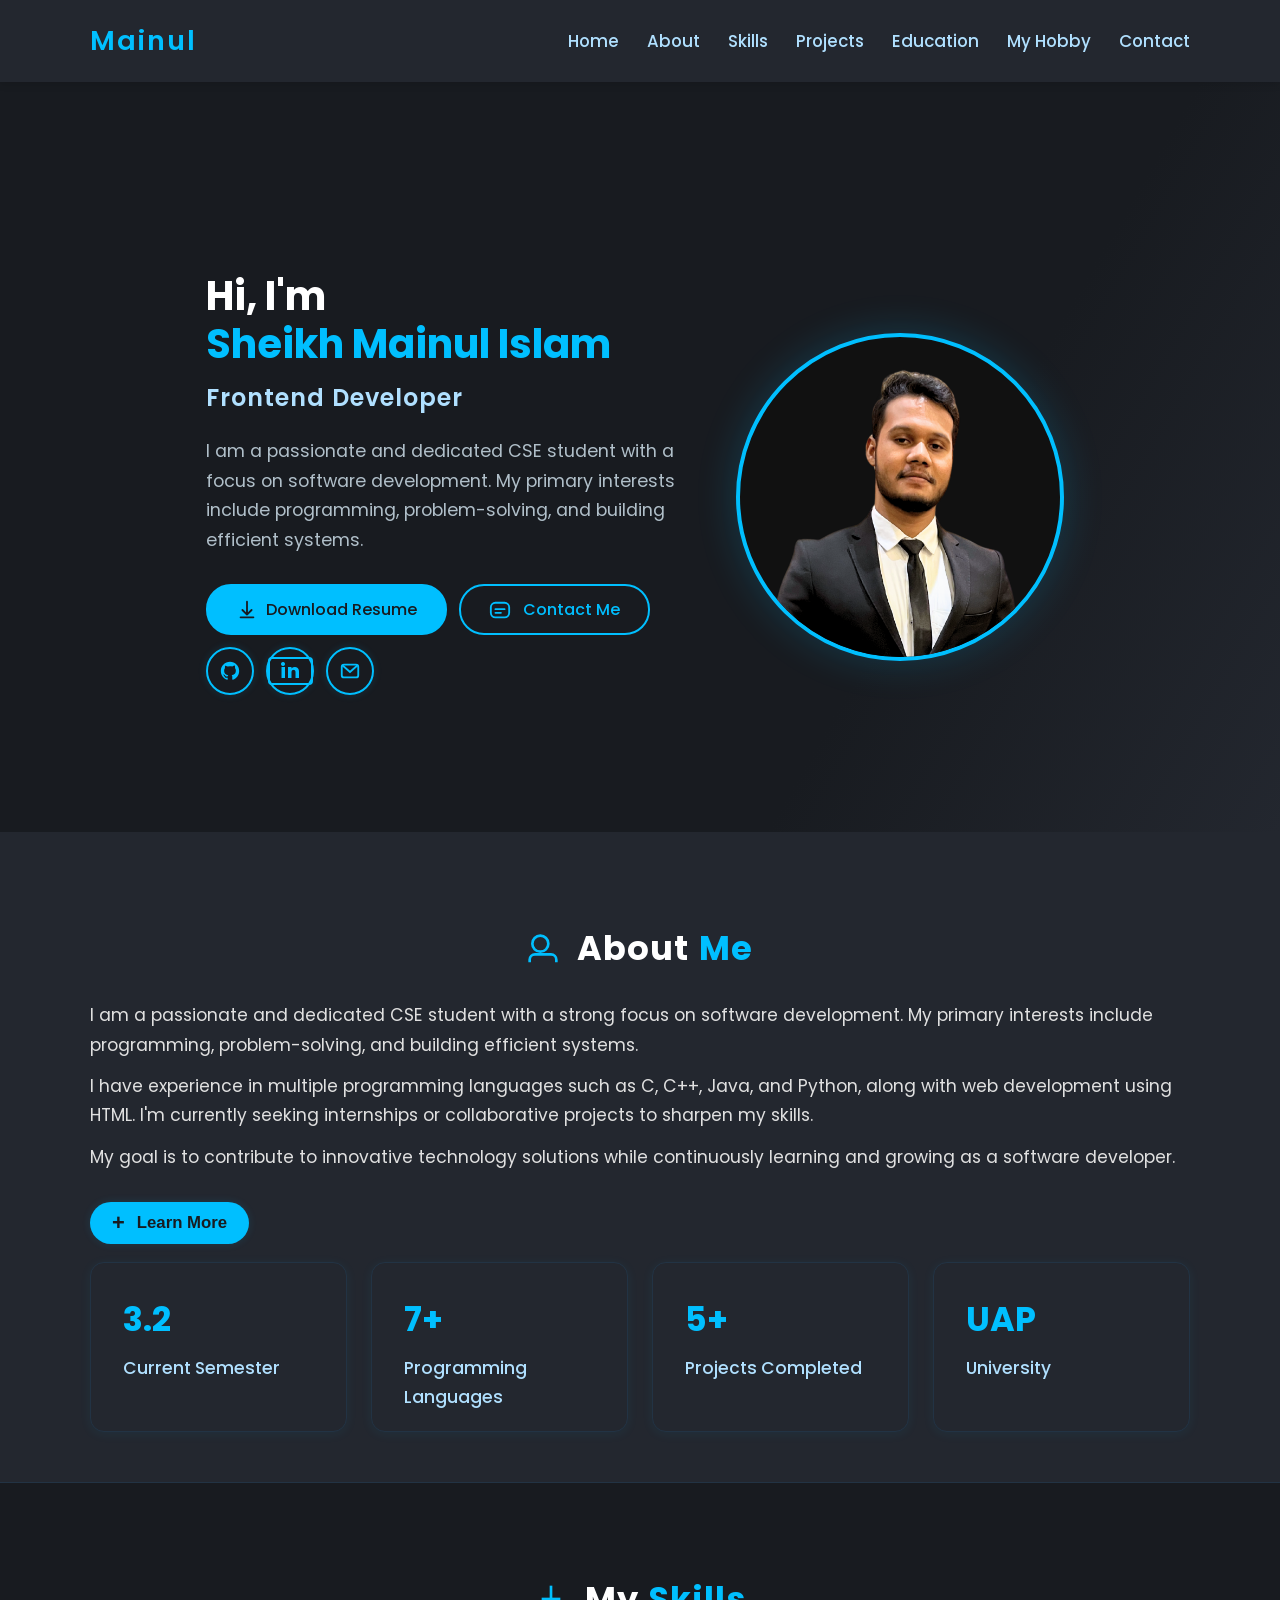
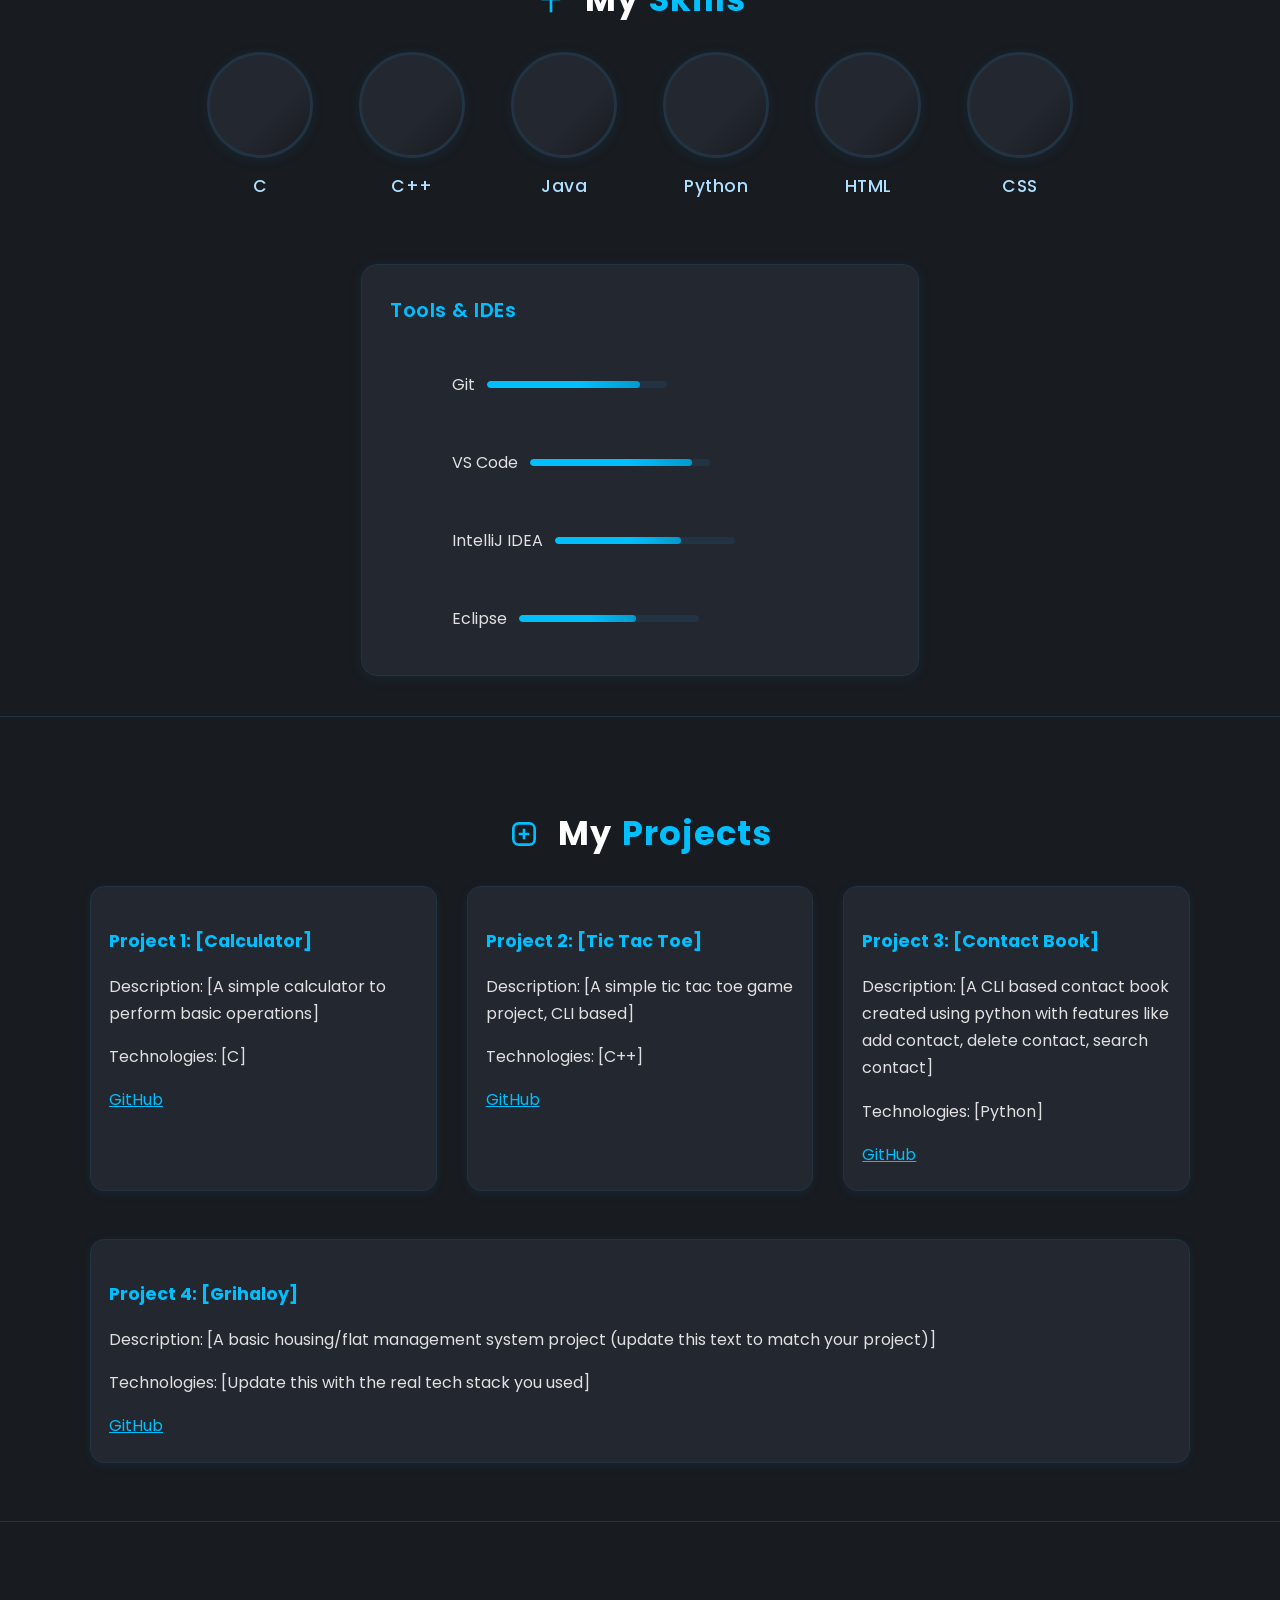
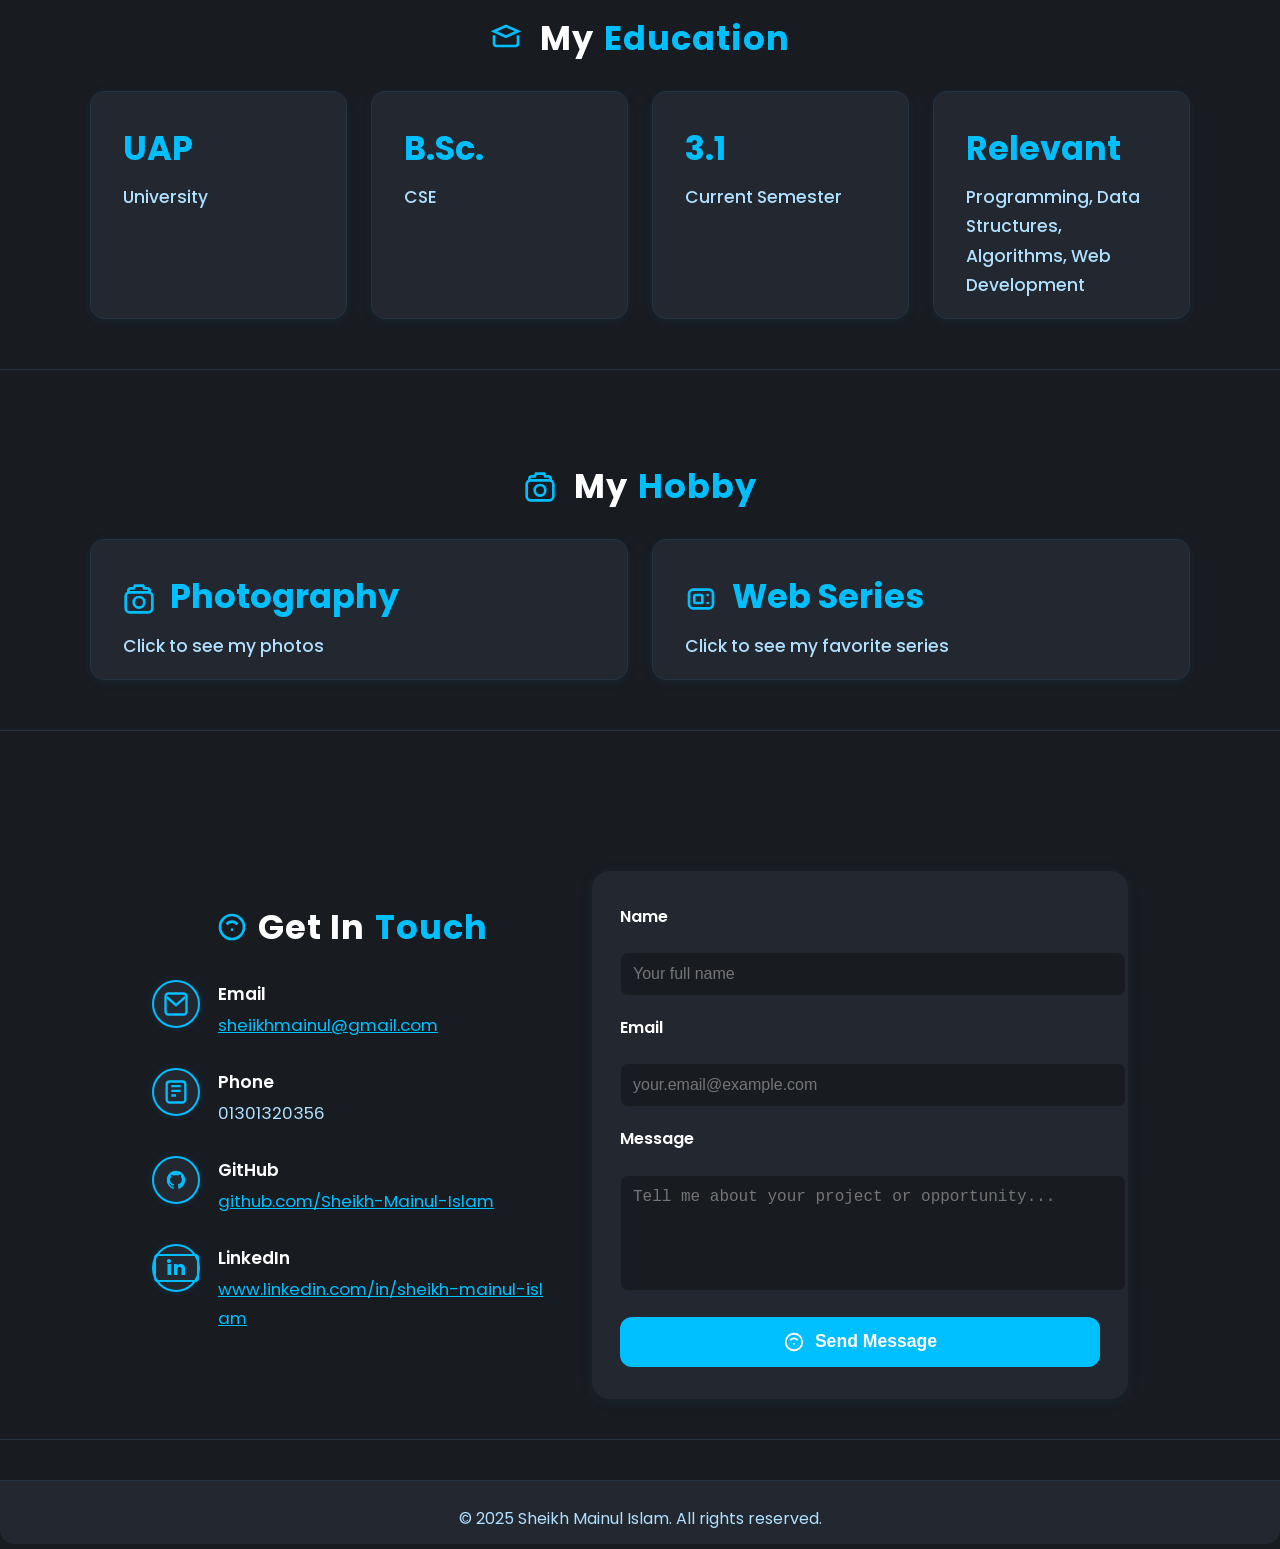
==== index.html @ 6c7c30f3 "Update index.html" ====
<!DOCTYPE html>
<html lang="en">
<head>
    <meta charset="UTF-8">
    <meta name="viewport" content="width=960, initial-scale=1.0">
    <title>Sheikh Mainul Islam | Portfolio</title>
    <link href="https://fonts.googleapis.com/css2?family=Poppins:wght@400;600&display=swap" rel="stylesheet">
    <link rel="stylesheet" href="https://cdn.jsdelivr.net/gh/devicons/devicon@v2.16.0/devicon.min.css">
    <link rel="stylesheet" href="style.css">
</head>
<body>
    <!-- Navigation -->
    <nav>
        <div class="container nav-container">
            <div class="logo">Mainul</div>
            <ul>
                <li><a href="#hero">Home</a></li>
                <li><a href="#about">About</a></li>
                <li><a href="#skills">Skills</a></li>
                <li><a href="#projects">Projects</a></li>
                <li><a href="#education">Education</a></li>
                <li><a href="#hobby">My Hobby</a></li>
                <li><a href="#contact">Contact</a></li>
            </ul>
        </div>
    </nav>

    <!-- Hero Section -->
    <section id="hero" class="hero-section">
        <div class="container hero-content">
            <div class="hero-text">
                <h1 class="home-title">
                    <span class="hi-white">Hi, I'm</span>
                    <br>
                    <span class="mainul-name">Sheikh Mainul Islam</span>
                </h1>
                <h2 class="home-role lite-color">Frontend Developer</h2>
                <p class="home-desc">
                    I am a passionate and dedicated CSE student with a focus on software development. My primary interests include programming, problem-solving, and building efficient systems.
                </p>
                <div class="hero-buttons">
                    <a href="resume.pdf" class="btn btn-resume" download>
                        <span class="resume-icon">
                            <svg width="22" height="22" fill="none" viewBox="0 0 24 24">
                                <path d="M12 3v14m0 0l-5-5m5 5l5-5" stroke="currentColor" stroke-width="2" stroke-linecap="round" stroke-linejoin="round"/>
                                <rect x="4" y="19" width="16" height="2" rx="1" fill="currentColor"/>
                            </svg>
                        </span>
                        <span class="resume-text">Download Resume</span>
                    </a>
                    <a href="#contact" class="btn-outline btn-contact">
                        <span class="contact-btn-icon">
                            <svg width="22" height="22" fill="none" viewBox="0 0 24 24">
                                <rect x="2" y="3" width="20" height="16" rx="5" fill="none" stroke="currentColor" stroke-width="2"/>
                                <path d="M7 10h10M7 14h6" stroke="currentColor" stroke-width="2" stroke-linecap="round"/>
                            </svg>
                        </span>
                        Contact Me
                    </a>
                </div>
                <div class="hero-socials">
                    <a href="https://github.com/Sheikh-Mainul-Islam" class="btn-icon social-gh" target="_blank" title="GitHub">
                        <svg class="github-svg" width="22" height="22" fill="none" viewBox="0 0 24 24">
                            <path fill="currentColor" d="M12 2C6.477 2 2 6.484 2 12.021c0 4.428 2.865 8.184 6.839 9.504.5.092.682-.217.682-.483 0-.237-.009-.868-.014-1.703-2.782.605-3.369-1.343-3.369-1.343-.454-1.155-1.11-1.463-1.11-1.463-.908-.62.069-.608.069-.608 1.004.07 1.532 1.033 1.532 1.033.892 1.53 2.341 1.089 2.91.833.092-.647.35-1.089.636-1.34-2.22-.254-4.555-1.112-4.555-4.946 0-1.092.39-1.984 1.029-2.683-.103-.254-.446-1.274.098-2.654 0 0 .84-.27 2.75 1.025A9.564 9.564 0 0 1 12 6.844c.85.004 1.705.116 2.504.338 1.909-1.295 2.748-1.025 2.748-1.025.546 1.38.202 2.4.1 2.654.64.7 1.028 1.592 1.028 2.683 0 3.842-2.338 4.69-4.566 4.94.359.31.678.92.678 1.853 0 1.338-.012 2.42-.012 2.75 0 .267.18.577.688.48C19.138 20.207 22 16.46 22 12.021 22 6.484 17.523 2 12 2Z"/>
                        </svg>
                    </a>
                    <a href="https://www.linkedin.com/in/sheikh-mainul-islam" class="btn-icon social-in" target="_blank" title="LinkedIn">
                        <span class="linkedin-icon">in</span>
                    </a>
                    <a href="mailto:sheiikhmainul@gmail.com" class="btn-icon social-mail" title="Email">
                        <svg width="22" height="22" fill="none" viewBox="0 0 24 24">
                            <rect x="3" y="5" width="18" height="14" rx="2.5" stroke="currentColor" stroke-width="2"/>
                            <path d="M4 6l8 7 8-7" stroke="currentColor" stroke-width="2"/>
                        </svg>
                    </a>
                </div>
            </div>
            <div class="hero-image">
                <img src="profile-neon.png" alt="Profile Photo" class="profile-img" />
            </div>
        </div>
    </section>

    <!-- About Me Section (Modern) -->
    <section id="about" class="section about-modern">
        <div class="container about-modern-flex">
            <div class="about-modern-left">
                <h2 class="section-title">
                    <svg width="32" height="32" fill="none" viewBox="0 0 24 24" style="vertical-align:middle;margin-right:8px;">
                        <path stroke="#00bfff" stroke-width="2" d="M16 8a6 6 0 1 1-12 0 6 6 0 0 1 12 0Z"/>
                        <path stroke="#00bfff" stroke-width="2" d="M22 22v-2a4 4 0 0 0-4-4H6a4 4 0 0 0-4 4v2"/>
                    </svg>
                    About <span class="highlight">Me</span>
                </h2>
                <p>
                    I am a passionate and dedicated CSE student with a strong focus on software development. My primary interests include programming, problem-solving, and building efficient systems.
                </p>
                <p>
                    I have experience in multiple programming languages such as C, C++, Java, and Python, along with web development using HTML. I'm currently seeking internships or collaborative projects to sharpen my skills.
                </p>
                <p>
                    My goal is to contribute to innovative technology solutions while continuously learning and growing as a software developer.
                </p>
                <!-- Learn More Button -->
                <button type="button" class="about-learnmore-btn" id="aboutLearnMoreBtn">
                    <span class="plus-icon black-icon" aria-hidden="true">+</span>
                    Learn More
                </button>
                <div class="about-stats-grid">
                    <div class="about-stat-card edu-hover">
                        <div class="about-stat-main">3.2</div>
                        <div class="about-stat-label">Current Semester</div>
                    </div>
                    <div class="about-stat-card edu-hover">
                        <div class="about-stat-main">7+</div>
                        <div class="about-stat-label">Programming Languages</div>
                    </div>
                    <div class="about-stat-card edu-hover">
                        <div class="about-stat-main">5+</div>
                        <div class="about-stat-label">Projects Completed</div>
                    </div>
                    <div class="about-stat-card edu-hover">
                        <div class="about-stat-main">UAP</div>
                        <div class="about-stat-label">University</div>
                    </div>
                </div>
            </div>
        </div>
    </section>

    <!-- Glass Modal for Learn More -->
    <div class="glass-modal-bg" id="glassModalBg"></div>
    <div class="glass-modal" id="glassModal" role="dialog" aria-modal="true" aria-labelledby="glassModalTitle" tabindex="-1">
        <button class="glass-modal-close" id="glassModalClose" aria-label="Close">&times;</button>
        <h2 id="glassModalTitle" class="glass-modal-title">More About Me</h2>
        <div class="glass-modal-content">
            <p>
                I was born in Bangladesh in 2003.<br>
                I passed my J.S.C in 2016 from Mohammadpur Model School and College.<br>
                Completed S.S.C in 2019 from Mohammadpur Model School and College.<br>
                Completed H.S.C in 2021 from Dhaka Udyan Govt. College.<br>
                Currently living in Dhaka.
            </p>
        </div>
    </div>

    <!-- Skills Section -->
    <section id="skills" class="section">
        <div class="container">
            <h2 class="section-title">
                <svg width="32" height="32" fill="none" viewBox="0 0 24 24" style="vertical-align:middle;margin-right:8px;">
                    <path stroke="#00bfff" stroke-width="2" d="M12 2v20"/><path stroke="#00bfff" stroke-width="2" d="M5 12h14"/>
                </svg>
                My <span class="highlight">Skills</span>
            </h2>
            <div class="skills-circles-grid">
                <div class="circle-skill skill-hover" tabindex="0" data-percent="80%">
                    <div class="circular-progress modern-skill">
                        <span class="icon"><i class="devicon-c-plain colored"></i></span>
                    </div>
                    <div class="skill-label">C</div>
                    <div class="percent"></div>
                </div>
                <div class="circle-skill skill-hover" tabindex="0" data-percent="85%">
                    <div class="circular-progress modern-skill">
                        <span class="icon"><i class="devicon-cplusplus-plain colored"></i></span>
                    </div>
                    <div class="skill-label">C++</div>
                    <div class="percent"></div>
                </div>
                <div class="circle-skill skill-hover" tabindex="0" data-percent="65%">
                    <div class="circular-progress modern-skill">
                        <span class="icon"><i class="devicon-java-plain colored"></i></span>
                    </div>
                    <div class="skill-label">Java</div>
                    <div class="percent"></div>
                </div>
                <div class="circle-skill skill-hover" tabindex="0" data-percent="80%">
                    <div class="circular-progress modern-skill">
                        <span class="icon"><i class="devicon-python-plain colored"></i></span>
                    </div>
                    <div class="skill-label">Python</div>
                    <div class="percent"></div>
                </div>
                <div class="circle-skill skill-hover" tabindex="0" data-percent="75%">
                    <div class="circular-progress modern-skill">
                        <span class="icon"><i class="devicon-html5-plain colored"></i></span>
                    </div>
                    <div class="skill-label">HTML</div>
                    <div class="percent"></div>
                </div>
                <div class="circle-skill skill-hover" tabindex="0" data-percent="70%">
                    <div class="circular-progress modern-skill">
                        <span class="icon"><i class="devicon-css3-plain colored"></i></span>
                    </div>
                    <div class="skill-label">CSS</div>
                    <div class="percent"></div>
                </div>
            </div>
            <!-- Tools & IDEs Table (Rectangle Card Style) -->
            <div class="skills-tools-rectangle">
                <div class="tools-title">Tools &amp; IDEs</div>
                <div class="tool-row tool-hover" tabindex="0" data-percent="85%">
                    <i class="devicon-git-plain colored icon-img-large"></i>
                    <span class="tool-name">Git</span>
                    <div class="tool-bar-bg">
                        <div class="tool-bar-fill" style="width:85%"></div>
                    </div>
                    <span class="tool-percent tool-percent-effect"></span>
                </div>
                <div class="tool-row tool-hover" tabindex="0" data-percent="90%">
                    <i class="devicon-vscode-plain colored icon-img-large"></i>
                    <span class="tool-name">VS Code</span>
                    <div class="tool-bar-bg">
                        <div class="tool-bar-fill" style="width:90%"></div>
                    </div>
                    <span class="tool-percent tool-percent-effect"></span>
                </div>
                <div class="tool-row tool-hover" tabindex="0" data-percent="70%">
                    <i class="devicon-intellij-plain colored icon-img-large"></i>
                    <span class="tool-name">IntelliJ IDEA</span>
                    <div class="tool-bar-bg">
                        <div class="tool-bar-fill" style="width:70%"></div>
                    </div>
                    <span class="tool-percent tool-percent-effect"></span>
                </div>
                <div class="tool-row tool-hover" tabindex="0" data-percent="65%">
                    <i class="devicon-eclipse-plain colored icon-img-large"></i>
                    <span class="tool-name">Eclipse</span>
                    <div class="tool-bar-bg">
                        <div class="tool-bar-fill" style="width:65%"></div>
                    </div>
                    <span class="tool-percent tool-percent-effect"></span>
                </div>
            </div>
        </div>
    </section>

    <!-- Projects Section -->
    <section id="projects" class="section">
        <div class="container">
            <h2 class="section-title">
                <svg width="32" height="32" fill="none" viewBox="0 0 24 24" style="vertical-align:middle;margin-right:8px;">
                    <rect x="4" y="4" width="16" height="16" rx="4" stroke="#00bfff" stroke-width="2"/>
                    <path stroke="#00bfff" stroke-width="2" d="M8 12h8M12 8v8"/>
                </svg>
                My <span class="highlight">Projects</span>
            </h2>
            <div class="projects-grid">
                <div class="project-card edu-hover">
                    <h3>Project 1: [Calculator]</h3>
                    <p>Description: [A simple calculator to perform basic operations]</p>
                    <p>Technologies: [C]</p>
                    <a href="https://github.com/Sheikh-Mainul-Islam/Calculator-C.git" target="_blank" class="project-link">GitHub</a>
                    
                </div>
                <div class="project-card edu-hover">
                    <h3>Project 2: [Tic Tac Toe]</h3>
                    <p>Description: [A simple tic tac toe game project, CLI based]</p>
                    <p>Technologies: [C++]</p>
                    <a href="https://github.com/Sheikh-Mainul-Islam/TicTacToe_Cplusplus.git" target="_blank" class="project-link">GitHub</a>
                    
                </div>
                <div class="project-card edu-hover">
                    <h3>Project 3: [Contact Book]</h3>
                    <p>Description: [A CLI based contact book created using python with features like add contact, delete contact, search contact]</p>
                    <p>Technologies: [Python]</p>
                    <a href="https://github.com/Sheikh-Mainul-Islam/ContactBook_CLI-Python.git" target="_blank" class="project-link">GitHub</a>
                    
                </div>
                <!-- New Project 4: Grihaloy -->
                <div class="project-card edu-hover">
                    <h3>Project 4: [Grihaloy]</h3>
                    <p>Description: [A basic housing/flat management system project (update this text to match your project)]</p>
                    <p>Technologies: [Update this with the real tech stack you used]</p>
                    <a href="https://github.com/AniK-75/project_Grihaloy" target="_blank" class="project-link">GitHub</a>
                </div>
            </div>
        </div>
    </section>

    <!-- Education Section -->
    <section id="education" class="section">
        <div class="container">
            <h2 class="section-title">
                <svg width="32" height="32" fill="none" viewBox="0 0 24 24" style="vertical-align:middle;margin-right:8px;">
                    <path stroke="#00bfff" stroke-width="2" d="M3 7l9-4 9 4-9 4-9-4z"/><path stroke="#00bfff" stroke-width="2" d="M21 10v6a2 2 0 0 1-2 2H5a2 2 0 0 1-2-2v-6"/>
                </svg>
                My <span class="highlight">Education</span>
            </h2>
            <div class="about-stats-grid education-stats-grid">
                <div class="about-stat-card edu-hover">
                    <div class="about-stat-main">UAP</div>
                    <div class="about-stat-label">University</div>
                </div>
                <div class="about-stat-card edu-hover">
                    <div class="about-stat-main">B.Sc.</div>
                    <div class="about-stat-label">CSE</div>
                </div>
                <div class="about-stat-card edu-hover">
                    <div class="about-stat-main">3.1</div>
                    <div class="about-stat-label">Current Semester</div>
                </div>
                <div class="about-stat-card edu-hover">
                    <div class="about-stat-main">Relevant</div>
                    <div class="about-stat-label">Programming, Data Structures, Algorithms, Web Development</div>
                </div>
            </div>
        </div>
    </section>

    <!-- My Hobby Section -->
    <section id="hobby" class="section">
        <div class="container">
            <h2 class="section-title">
                <svg width="32" height="32" fill="none" viewBox="0 0 24 24" style="vertical-align:middle;margin-right:8px;">
                    <path d="M4 7V6a2 2 0 0 1 2-2h2l1-2h6l1 2h2a2 2 0 0 1 2 2v1" stroke="#00bfff" stroke-width="2" fill="none"/>
                    <rect x="2" y="7" width="20" height="15" rx="3" stroke="#00bfff" stroke-width="2" fill="none"/>
                    <circle cx="12" cy="14.5" r="4" stroke="#00bfff" stroke-width="2" fill="none"/>
                </svg>
                My <span class="highlight">Hobby</span>
            </h2>
            <div class="about-stats-grid education-stats-grid">
                <div class="about-stat-card edu-hover hobby-card" id="photographyCard" tabindex="0" style="cursor:pointer;">
                    <div class="about-stat-main">
                        <svg width="32" height="32" fill="none" viewBox="0 0 24 24" style="vertical-align:middle;margin-right:8px;">
                            <path d="M4 7V6a2 2 0 0 1 2-2h2l1-2h6l1 2h2a2 2 0 0 1 2 2v1" stroke="#00bfff" stroke-width="2" fill="none"/>
                            <rect x="2" y="7" width="20" height="15" rx="3" stroke="#00bfff" stroke-width="2" fill="none"/>
                            <circle cx="12" cy="14.5" r="4" stroke="#00bfff" stroke-width="2" fill="none"/>
                        </svg>
                        Photography
                    </div>
                    <div class="about-stat-label">Click to see my photos</div>
                </div>
                <div class="about-stat-card edu-hover hobby-card" id="webseriesCard" tabindex="0" style="cursor:pointer;">
                    <div class="about-stat-main">
                        <svg width="32" height="32" fill="none" viewBox="0 0 24 24" style="vertical-align:middle;margin-right:8px;">
                            <rect x="3" y="5" width="18" height="14" rx="3" stroke="#00bfff" stroke-width="2" fill="none"/>
                            <rect x="7" y="9" width="6" height="6" rx="1" stroke="#00bfff" stroke-width="2" fill="none"/>
                            <circle cx="17" cy="9" r="1" fill="#00bfff"/>
                            <circle cx="17" cy="15" r="1" fill="#00bfff"/>
                        </svg>
                        Web Series
                    </div>
                    <div class="about-stat-label">Click to see my favorite series</div>
                </div>
            </div>
        </div>
    </section>

    <!-- Hobby Gallery Modal (for Photography and Web Series) -->
    <div class="hobby-modal-bg" id="hobbyGalleryModalBg"></div>
    <div class="hobby-modal" id="hobbyGalleryModal" role="dialog" aria-modal="true" aria-labelledby="hobbyGalleryModalTitle" tabindex="-1">
        <button class="hobby-modal-btn hobby-modal-close" id="hobbyGalleryModalClose" aria-label="Close">&times;</button>
        <h2 id="hobbyGalleryModalTitle" class="glass-modal-title"></h2>
        <div class="glass-modal-content" id="hobbyGalleryModalContent">
            <!-- Thumbnails will be injected here -->
        </div>
    </div>

    <!-- Hobby Photo Viewer Modal (for single photo/series) -->
    <div class="hobby-modal-bg" id="photoViewerModalBg"></div>
    <div class="hobby-modal photo-viewer-modal" id="photoViewerModal" tabindex="-1">
        <button class="hobby-modal-btn photo-viewer-close" id="photoViewerClose" aria-label="Close">&times;</button>
        <button class="hobby-modal-btn photo-viewer-prev" id="photoViewerPrev" aria-label="Previous">&#8249;</button>
        <div class="photo-viewer-img-wrap">
            <img id="photoViewerImg" src="" alt="Photo" />
        </div>
        <button class="hobby-modal-btn photo-viewer-next" id="photoViewerNext" aria-label="Next">&#8250;</button>
    </div>

    <!-- Contact Section -->
    <section id="contact" class="section contact-section-space">
        <div class="container contact-modern">
            <div class="contact-left">
                <h2 class="section-title">
                    <svg width="32" height="32" fill="none" viewBox="0 0 24 24"><path stroke="#00bfff" stroke-width="2" d="M21 12a9 9 0 1 1-18 0 9 9 0 0 1 18 0Z"/><path stroke="#00bfff" stroke-width="2" d="M8 10s1.5-2 4-2 4 2 4 2"/><circle cx="12" cy="14" r="1" fill="#00bfff"/></svg>
                    Get In <span class="highlight">Touch</span>
                </h2>
                <div class="contact-list">
                    <div class="contact-item">
                        <a href="mailto:sheiikhmainul@gmail.com" class="contact-icon contact-social" title="Email">
                            <svg width="28" height="28" fill="none" viewBox="0 0 24 24"><path stroke="currentColor" stroke-width="2" d="M3 5.5A2.5 2.5 0 0 1 5.5 3h13A2.5 2.5 0 0 1 21 5.5v13A2.5 2.5 0 0 1 18.5 21h-13A2.5 2.5 0 0 1 3 18.5v-13Z"/><path stroke="currentColor" stroke-width="2" d="m4 6 8 7 8-7"/></svg>
                        </a>
                        <div>
                            <div class="contact-label">Email</div>
                            <div class="contact-value"><a href="mailto:sheiikhmainul@gmail.com">sheiikhmainul@gmail.com</a></div>
                        </div>
                    </div>
                    <div class="contact-item">
                        <span class="contact-icon contact-social">
                            <svg width="28" height="28" fill="none" viewBox="0 0 24 24"><path stroke="currentColor" stroke-width="2" d="M6.5 3h11A2.5 2.5 0 0 1 20 5.5v13A2.5 2.5 0 0 1 17.5 21h-11A2.5 2.5 0 0 1 4 18.5v-13A2.5 2.5 0 0 1 6.5 3Z"/><path stroke="currentColor" stroke-width="2" d="M8 7h8M8 11h8M8 15h4"/></svg>
                        </span>
                        <div>
                            <div class="contact-label">Phone</div>
                            <div class="contact-value">01301320356</div>
                        </div>
                    </div>
                    <div class="contact-item">
                        <a href="https://github.com/Sheikh-Mainul-Islam" class="contact-icon contact-social social-gh" target="_blank" title="GitHub">
                            <svg class="github-svg" width="22" height="22" fill="none" viewBox="0 0 24 24">
                                <path fill="currentColor" d="M12 2C6.477 2 2 6.484 2 12.021c0 4.428 2.865 8.184 6.839 9.504.5.092.682-.217.682-.483 0-.237-.009-.868-.014-1.703-2.782.605-3.369-1.343-3.369-1.343-.454-1.155-1.11-1.463-1.11-1.463-.908-.62.069-.608.069-.608 1.004.07 1.532 1.033 1.532 1.033.892 1.53 2.341 1.089 2.91.833.092-.647.35-1.089.636-1.34-2.22-.254-4.555-1.112-4.555-4.946 0-1.092.39-1.984 1.029-2.683-.103-.254-.446-1.274.098-2.654 0 0 .84-.27 2.75 1.025A9.564 9.564 0 0 1 12 6.844c.85.004 1.705.116 2.504.338 1.909-1.295 2.748-1.025 2.748-1.025.546 1.38.202 2.4.1 2.654.64.7 1.028 1.592 1.028 2.683 0 3.842-2.338 4.69-4.566 4.94.359.31.678.92.678 1.853 0 1.338-.012 2.42-.012 2.75 0 .267.18.577.688.48C19.138 20.207 22 16.46 22 12.021 22 6.484 17.523 2 12 2Z"/>
                            </svg>
                        </a>
                        <div>
                            <div class="contact-label">GitHub</div>
                            <div class="contact-value"><a href="https://github.com/Sheikh-Mainul-Islam" target="_blank">github.com/Sheikh-Mainul-Islam</a></div>
                        </div>
                    </div>
                    <div class="contact-item">
                        <a href="https://www.linkedin.com/in/sheikh-mainul-islam" class="contact-icon contact-social social-in" target="_blank" title="LinkedIn">
                            <span class="linkedin-icon contact-linkedin-icon">in</span>
                        </a>
                        <div>
                            <div class="contact-label">LinkedIn</div>
                            <div class="contact-value"><a href="https://www.linkedin.com/in/sheikh-mainul-islam" target="_blank">www.linkedin.com/in/sheikh-mainul-islam</a></div>
                        </div>
                    </div>
                </div>
            </div>
            <div class="contact-right contact-form-effect">
                <form class="contact-form-modern">
                    <label for="name">Name</label>
                    <input type="text" id="name" placeholder="Your full name" required>
                    <label for="email">Email</label>
                    <input type="email" id="email" placeholder="your.email@example.com" required>
                    <label for="message">Message</label>
                    <textarea id="message" rows="5" placeholder="Tell me about your project or opportunity..." required></textarea>
                    <button type="submit" class="btn-modern">
                        <svg width="22" height="22" fill="none" viewBox="0 0 24 24"><path stroke="#fff" stroke-width="2" d="M21 12a9 9 0 1 1-18 0 9 9 0 0 1 18 0Z"/><path stroke="#fff" stroke-width="2" d="M8 10s1.5-2 4-2 4 2 4 2"/><circle cx="12" cy="14" r="1" fill="#fff"/></svg>
                        Send Message
                    </button>
                </form>
            </div>
        </div>
    </section>
    <footer>
        <div class="container footer-flex">
            <span>&copy; 2025 Sheikh Mainul Islam. All rights reserved.</span>
        </div>
    </footer>
    <script>
        document.addEventListener("DOMContentLoaded", function() {
            // Skill hover: show percent below name
            document.querySelectorAll('.circle-skill').forEach(function(skill) {
                skill.addEventListener('mouseenter', function() {
                    skill.classList.add('active');
                    skill.querySelector('.percent').textContent = skill.getAttribute('data-percent');
                });
                skill.addEventListener('mouseleave', function() {
                    skill.classList.remove('active');
                    skill.querySelector('.percent').textContent = '';
                });
                skill.addEventListener('focus', function() {
                    skill.classList.add('active');
                    skill.querySelector('.percent').textContent = skill.getAttribute('data-percent');
                });
                skill.addEventListener('blur', function() {
                    skill.classList.remove('active');
                    skill.querySelector('.percent').textContent = '';
                });
            });

            // Tool hover: show percent at right
            document.querySelectorAll('.tool-row').forEach(function(tool) {
                tool.addEventListener('mouseenter', function() {
                    tool.classList.add('active');
                    tool.querySelector('.tool-percent').textContent = tool.getAttribute('data-percent');
                });
                tool.addEventListener('mouseleave', function() {
                    tool.classList.remove('active');
                    tool.querySelector('.tool-percent').textContent = '';
                });
                tool.addEventListener('focus', function() {
                    tool.classList.add('active');
                    tool.querySelector('.tool-percent').textContent = tool.getAttribute('data-percent');
                });
                tool.addEventListener('blur', function() {
                    tool.classList.remove('active');
                    tool.querySelector('.tool-percent').textContent = '';
                });
            });

            // Contact form effect
            const formCard = document.querySelector('.contact-form-effect');
            if(formCard) {
                formCard.addEventListener('mouseenter', function() {
                    formCard.classList.add('form-glow');
                });
                formCard.addEventListener('mouseleave', function() {
                    formCard.classList.remove('form-glow');
                });
            }

            // Glass Modal logic
            const learnMoreBtn = document.getElementById('aboutLearnMoreBtn');
            const glassModal = document.getElementById('glassModal');
            const glassModalBg = document.getElementById('glassModalBg');
            const glassModalClose = document.getElementById('glassModalClose');

            function openModal() {
                glassModalBg.style.display = 'block';
                glassModal.style.display = 'block';
                setTimeout(() => {
                    glassModalBg.classList.add('active');
                    glassModal.classList.add('active');
                    glassModal.focus();
                }, 10);
                document.body.style.overflow = 'hidden';
            }
            function closeModal() {
                glassModalBg.classList.remove('active');
                glassModal.classList.remove('active');
                setTimeout(() => {
                    glassModalBg.style.display = 'none';
                    glassModal.style.display = 'none';
                }, 300);
                document.body.style.overflow = '';
            }
            if(learnMoreBtn && glassModal && glassModalBg && glassModalClose) {
                learnMoreBtn.addEventListener('click', openModal);
                glassModalClose.addEventListener('click', closeModal);
                glassModalBg.addEventListener('click', closeModal);
                document.addEventListener('keydown', function(e) {
                    if (glassModal.style.display === 'block' && (e.key === "Escape" || e.key === "Esc")) {
                        closeModal();
                    }
                });
            }

            // Hobby Gallery Modal logic
            const hobbyGalleryModal = document.getElementById('hobbyGalleryModal');
            const hobbyGalleryModalBg = document.getElementById('hobbyGalleryModalBg');
            const hobbyGalleryModalClose = document.getElementById('hobbyGalleryModalClose');
            const hobbyGalleryModalTitle = document.getElementById('hobbyGalleryModalTitle');
            const hobbyGalleryModalContent = document.getElementById('hobbyGalleryModalContent');
            const photographyCard = document.getElementById('photographyCard');
            const webseriesCard = document.getElementById('webseriesCard');

            // Photo Viewer Modal logic
            const photoViewerModal = document.getElementById('photoViewerModal');
            const photoViewerModalBg = document.getElementById('photoViewerModalBg');
            const photoViewerClose = document.getElementById('photoViewerClose');
            const photoViewerPrev = document.getElementById('photoViewerPrev');
            const photoViewerNext = document.getElementById('photoViewerNext');
            const photoViewerImg = document.getElementById('photoViewerImg');

            // Data for photos and series
            const photoList = [
                {src: "photo1.jpeg", alt: "Photo 1"},
                {src: "photo2.jpeg", alt: "Photo 2"},
                {src: "photo3.jpeg", alt: "Photo 3"},
                {src: "photo4.jpeg", alt: "Photo 4"},
                {src: "photo5.jpeg", alt: "Photo 5"}
            ];
            const seriesList = [
                {src: "series1.jpg", alt: "Series 1"},
                {src: "series2.jpg", alt: "Series 2"},
                {src: "series3.jpg", alt: "Series 3"}
            ];

            let currentGallery = [];
            let currentIndex = 0;

            function openHobbyGallery(type) {
                hobbyGalleryModal.style.top = "50%";
                hobbyGalleryModal.style.left = "50%";
                hobbyGalleryModal.style.transform = "translate(-50%, -50%)";
                hobbyGalleryModalBg.style.display = 'block';
                hobbyGalleryModal.style.display = 'flex';
                hobbyGalleryModal.classList.add('active');
                hobbyGalleryModalBg.classList.add('active');
                document.body.style.overflow = 'hidden';

                if(type === 'photography') {
                    hobbyGalleryModalTitle.innerHTML = `<svg width="28" height="28" fill="none" viewBox="0 0 24 24" style="vertical-align:middle;margin-right:8px;">
                        <path d="M4 7V6a2 2 0 0 1 2-2h2l1-2h6l1 2h2a2 2 0 0 1 2 2v1" stroke="#00bfff" stroke-width="2" fill="none"/>
                        <rect x="2" y="7" width="20" height="15" rx="3" stroke="#00bfff" stroke-width="2" fill="none"/>
                        <circle cx="12" cy="14.5" r="4" stroke="#00bfff" stroke-width="2" fill="none"/>
                    </svg> My Photography`;
                    hobbyGalleryModalContent.innerHTML = `
                        <div class="hobby-gallery-thumbs">
                            ${photoList.map((p, i) => `
                                <div class="hobby-thumb" tabindex="0" data-index="${i}">
                                    <img src="${p.src}" alt="${p.alt}" />
                                </div>
                            `).join('')}
                        </div>
                    `;
                    currentGallery = photoList;
                } else if(type === 'webseries') {
                    hobbyGalleryModalTitle.innerHTML = `<svg width="28" height="28" fill="none" viewBox="0 0 24 24" style="vertical-align:middle;margin-right:8px;">
                        <rect x="3" y="5" width="18" height="14" rx="3" stroke="#00bfff" stroke-width="2" fill="none"/>
                        <rect x="7" y="9" width="6" height="6" rx="1" stroke="#00bfff" stroke-width="2" fill="none"/>
                        <circle cx="17" cy="9" r="1" fill="#00bfff"/>
                        <circle cx="17" cy="15" r="1" fill="#00bfff"/>
                    </svg> My Favorite Web Series`;
                    hobbyGalleryModalContent.innerHTML = `
                        <div class="hobby-gallery-thumbs">
                            ${seriesList.map((p, i) => `
                                <div class="hobby-thumb" tabindex="0" data-index="${i}">
                                    <img src="${p.src}" alt="${p.alt}" />
                                </div>
                            `).join('')}
                        </div>
                    `;
                    currentGallery = seriesList;
                }

                setTimeout(() => {
                    document.querySelectorAll('.hobby-thumb').forEach(function(thumb) {
                        thumb.addEventListener('click', function() {
                            openPhotoViewer(parseInt(thumb.getAttribute('data-index')));
                        });
                        thumb.addEventListener('keypress', function(e) {
                            if(e.key === "Enter" || e.key === " "){
                                openPhotoViewer(parseInt(thumb.getAttribute('data-index')));
                            }
                        });
                    });
                }, 50);
            }
            function closeHobbyGallery() {
                hobbyGalleryModalBg.classList.remove('active');
                hobbyGalleryModal.classList.remove('active');
                setTimeout(() => {
                    hobbyGalleryModalBg.style.display = 'none';
                    hobbyGalleryModal.style.display = 'none';
                }, 300);
                document.body.style.overflow = '';
            }

            // Photo Viewer
            function openPhotoViewer(index) {
                currentIndex = index;
                showPhoto();
                hobbyGalleryModal.style.display = 'none';
                hobbyGalleryModalBg.style.display = 'none';
                hobbyGalleryModal.classList.remove('active');
                hobbyGalleryModalBg.classList.remove('active');


                photoViewerModalBg.style.display = 'block';
                photoViewerModal.style.display = 'flex';
                photoViewerModal.style.top = "50%";
                photoViewerModal.style.left = "50%";
                photoViewerModal.style.transform = "translate(-50%, -50%)";
                setTimeout(() => {
                    photoViewerModalBg.classList.add('active');
                    photoViewerModal.classList.add('active');
                    photoViewerModal.focus();
                }, 10);
                document.body.style.overflow = 'hidden';
            }
            function closePhotoViewer() {
                photoViewerModalBg.classList.remove('active');
                photoViewerModal.classList.remove('active');
                setTimeout(() => {
                    photoViewerModalBg.style.display = 'none';
                    photoViewerModal.style.display = 'none';
                    hobbyGalleryModal.style.display = 'flex';
                    hobbyGalleryModalBg.style.display = 'block';
                    setTimeout(() => {
                        hobbyGalleryModal.classList.add('active');
                        hobbyGalleryModalBg.classList.add('active');
                    }, 10);
                }, 300);
                document.body.style.overflow = '';
            }
            function showPhoto() {
                if(currentGallery.length === 0) return;
                photoViewerImg.src = currentGallery[currentIndex].src;
                photoViewerImg.alt = currentGallery[currentIndex].alt;
            }
            function prevPhoto() {
                if(currentGallery.length === 0) return;
                currentIndex = (currentIndex - 1 + currentGallery.length) % currentGallery.length;
                showPhoto();
            }
            function nextPhoto() {
                if(currentGallery.length === 0) return;
                currentIndex = (currentIndex + 1) % currentGallery.length;
                showPhoto();
            }

            // Event Listeners
            if(photographyCard && webseriesCard && hobbyGalleryModal && hobbyGalleryModalBg && hobbyGalleryModalClose) {
                photographyCard.addEventListener('click', function(){ openHobbyGallery('photography'); });
                photographyCard.addEventListener('keypress', function(e){ if(e.key === "Enter" || e.key === " "){ openHobbyGallery('photography'); } });
                webseriesCard.addEventListener('click', function(){ openHobbyGallery('webseries'); });
                webseriesCard.addEventListener('keypress', function(e){ if(e.key === "Enter" || e.key === " "){ openHobbyGallery('webseries'); } });
                hobbyGalleryModalClose.addEventListener('click', closeHobbyGallery);
                hobbyGalleryModalBg.addEventListener('click', closeHobbyGallery);
                document.addEventListener('keydown', function(e) {
                    if (hobbyGalleryModal.style.display === 'flex' && (e.key === "Escape" || e.key === "Esc")) {
                        closeHobbyGallery();
                    }
                });
            }
            if(photoViewerModal && photoViewerModalBg && photoViewerClose && photoViewerPrev && photoViewerNext) {
                photoViewerClose.addEventListener('click', closePhotoViewer);
                photoViewerModalBg.addEventListener('click', closePhotoViewer);
                photoViewerPrev.addEventListener('click', prevPhoto);
                photoViewerNext.addEventListener('click', nextPhoto);
                document.addEventListener('keydown', function(e) {
                    if (photoViewerModal.style.display === 'flex') {
                        if (e.key === "Escape" || e.key === "Esc") closePhotoViewer();
                        if (e.key === "ArrowLeft") prevPhoto();
                        if (e.key === "ArrowRight") nextPhoto();
                    }
                });
            }
        });
    </script>
</body>
</html>
---- style.css ----
:root {
    --primary: #00bfff;
    --bg: #181b20;
    --bg-alt: #23272f;
    --text: #e0e0e0;
    --text-alt: #b0e0ff;
    --card: #23272f;
    --border: #223344;
    --radius: 14px;
    --transition: 0.3s;
    --font: 'Poppins', Arial, sans-serif;
}

html { scroll-behavior: smooth; }
body {
    background: var(--bg);
    color: var(--text);
    font-family: var(--font);
    margin: 0;
    line-height: 1.7;
}
.container { max-width: 1100px; margin: 0 auto; padding: 0 20px; }
nav {
    background: var(--bg-alt);
    box-shadow: 0 2px 8px #0002;
    position: sticky; top: 0; z-index: 100;
}
.nav-container { display: flex; justify-content: space-between; align-items: center; padding: 18px 0; }
.logo { font-size: 1.7rem; font-weight: 600; color: var(--primary); letter-spacing: 2px; }
nav ul { list-style: none; display: flex; gap: 28px; margin: 0; }
nav ul li a {
    color: var(--text-alt); text-decoration: none; font-weight: 500; font-size: 1.05rem;
    transition: color var(--transition); position: relative;
}
nav ul li a:hover, nav ul li a.active { color: var(--primary); }
nav ul li a.active::after, nav ul li a:hover::after {
    content: ''; display: block; width: 100%; height: 2px; background: var(--primary);
    position: absolute; left: 0; bottom: -4px; border-radius: 2px;
}
.section { padding: 60px 0 40px 0; border-bottom: 1px solid var(--border); transition: background var(--transition); }
.section-title {
    display: flex; align-items: center; justify-content: center; gap: 10px;
    font-size: 2.1rem; font-weight: 700; margin-bottom: 24px; color: #fff; letter-spacing: 1px; text-align: center;
}
h2 { font-size: 2.1rem; font-weight: 600; margin-bottom: 24px; color: #fff; letter-spacing: 1px; }
.highlight { color: var(--primary); }

/* HERO SECTION */
.home-title {
    font-size: 2.5rem;
    font-weight: 700;
    color: #fff;
    margin-bottom: 10px;
    line-height: 1.2;
}
.hi-white {
    color: #fff;
    font-weight: 700;
}
.mainul-name {
    color: var(--primary);
    font-size: 2.5rem;
    font-weight: 700;
    line-height: 1.2;
}
.home-role {
    color: #b0e0ff;
    font-size: 1.5rem;
    margin-bottom: 8px;
    font-weight: 600;
    margin-top: 0;
    letter-spacing: 1px;
}
.lite-color { color: #b0e0ff !important; }
.home-desc {
    font-size: 1.1rem;
    margin-bottom: 28px;
    color: #b0bfc9;
    max-width: 500px;
}
.hero-section {
    background: linear-gradient(120deg, #181b20 70%, #23272f 100%);
    padding: 70px 0 50px 0;
    min-height: 70vh;
    display: flex;
    align-items: center;
}
.hero-content {
    display: flex;
    align-items: center;
    justify-content: space-between;
    flex-wrap: wrap;
    gap: 40px;
}
.hero-text { flex: 1 1 350px; }
.hero-image {
    flex: 1 1 220px;
    display: flex;
    justify-content: center;
    align-items: flex-start;
    margin-top: 30px;
}
.profile-img {
    width: 320px;
    height: 320px;
    border-radius: 50%;
    border: 4px solid var(--primary);
    object-fit: cover;
    box-shadow: 0 0 40px #00bfff33;
    background: #111;
    max-width: 100%;
    margin-top: 30px;
}
.hero-buttons { display: flex; align-items: center; gap: 12px; margin-bottom: 12px; }
.btn-contact .contact-btn-icon {
    display: inline-flex;
    align-items: center;
    margin-right: 8px;
    color: var(--primary);
    transition: color 0.2s;
    vertical-align: middle;
}
.btn-contact:hover .contact-btn-icon {
    color: #fff;
}
.hero-socials { display: flex; align-items: center; gap: 12px; margin-top: 10px; }
.btn, .btn-outline {
    padding: 10px 28px; border-radius: 25px; font-size: 1rem; font-weight: 500; border: none; cursor: pointer;
    transition: background var(--transition), color var(--transition), border var(--transition);
    text-decoration: none; display: inline-block;
}
.btn { background: var(--primary); color: var(--bg); border: 2px solid var(--primary); }
.btn.btn-resume { display: inline-flex; align-items: center; gap: 8px; overflow: hidden; }
.btn.btn-resume .resume-icon { display: flex; align-items: center; color: #181b20; transition: color 0.2s; }
.btn.btn-resume:hover { background: #00bfff; color: #fff; border-color: #00bfff; box-shadow: 0 0 16px #00bfff55; }
.btn.btn-resume:hover .resume-icon { color: #fff; }
.btn.btn-resume .resume-text { transition: color 0.2s; }
.btn.btn-resume:hover .resume-text { color: #fff; }
.btn:hover { background: #009acd; color: #fff; }
.btn-outline { background: transparent; color: var(--primary); border: 2px solid var(--primary); }
.btn-outline:hover { background: var(--primary); color: var(--bg); }
.btn-icon,
.contact-icon.contact-social {
    display: inline-flex; align-items: center; justify-content: center; background: transparent;
    border: 2px solid var(--primary); color: var(--primary); border-radius: 50%; width: 44px; height: 44px;
    font-size: 1.2rem; margin-right: 0; margin-left: 0;
    transition: background 0.2s, color 0.2s, border 0.2s, box-shadow 0.2s;
    box-shadow: 0 0 8px #00bfff22; text-decoration: none; cursor: pointer;
}
.btn-icon:hover,
.contact-icon.contact-social:hover {
    background: #00bfff; color: #181b20; border-color: #00bfff; box-shadow: 0 0 16px #00bfff55;
}
.btn-icon .github-svg,
.contact-icon .github-svg { color: #00bfff; transition: color 0.2s, background 0.2s; }
.btn-icon:hover .github-svg,
.contact-icon.contact-social:hover .github-svg { color: #181b20; }
.linkedin-icon {
    font-family: 'Poppins', Arial, sans-serif; font-weight: 700; font-size: 1.25rem; display: inline-block;
    border-radius: 4px; border: 2px solid #00bfff; padding: 2px 10px 2px 10px; line-height: 1; letter-spacing: 1px;
    background: transparent; color: #00bfff;
    transition: background 0.2s, color 0.2s, box-shadow 0.2s, border 0.2s;
}
.btn-icon.social-in:hover .linkedin-icon,
.contact-social.social-in:hover .linkedin-icon,
.btn-icon.social-in:focus .linkedin-icon,
.contact-social.social-in:focus .linkedin-icon {
    background: #00bfff; color: #181b20; border-color: #00bfff; box-shadow: 0 0 16px #00bfff55;
}
.btn-icon.social-mail svg { color: var(--primary); transition: color 0.2s; }
.btn-icon.social-mail:hover svg { color: #181b20; }
.btn-icon.social-mail:hover { background: #00bfff; color: #181b20; border-color: #00bfff; box-shadow: 0 0 16px #00bfff55; }

/* ABOUT MODERN SECTION */
.about-modern { background: var(--bg-alt); border-bottom: 1px solid var(--border); padding: 60px 0 40px 0; }
.about-modern-flex { display: flex; align-items: flex-start; justify-content: space-between; gap: 48px; flex-wrap: wrap; }
.about-modern-left { flex: 2 1 400px; min-width: 280px; }
.about-modern-left p { color: #e0e0e0; font-size: 1.08rem; margin-bottom: 12px; margin-top: 0; }
.about-stats-grid { display: flex; flex-wrap: wrap; gap: 24px; margin-top: 18px; }
.about-stat-card {
    background: #23272f; border-radius: 14px; padding: 28px 32px 18px 32px; min-width: 180px; flex: 1 1 180px;
    box-shadow: 0 2px 12px #00bfff11; border: 1.5px solid #223344; display: flex; flex-direction: column; align-items: flex-start;
    margin-bottom: 10px; transition: box-shadow 0.3s, transform 0.3s, background 0.3s, border 0.3s;
}
.about-stat-card.edu-hover:hover,
.about-stat-card:hover {
    background: linear-gradient(135deg, #00bfff33 0%, #23272f 100%);
    box-shadow: 0 0 32px #00bfff99, 0 2px 12px #00bfff22;
    border-color: #00bfff;
    transform: scale(1.07);
}
.about-stat-main { color: #00bfff; font-size: 2.1rem; font-weight: 700; margin-bottom: 6px; transition: color 0.3s; }
.about-stat-label { color: #b0e0ff; font-size: 1.08rem; font-weight: 500; transition: color 0.3s; }
.about-modern-right { flex: 1 1 260px; display: flex; align-items: center; justify-content: center; }

/* LEARN MORE BUTTON & MODAL */
.about-learnmore-btn {
    display: inline-flex;
    align-items: center;
    gap: 8px;
    background: var(--primary);
    color: #181b20;
    border: none;
    border-radius: 22px;
    padding: 10px 22px;
    font-size: 1.05rem;
    font-weight: 600;
    cursor: pointer;
    margin-top: 18px;
    margin-bottom: 0;
    transition: background 0.2s, color 0.2s, box-shadow 0.2s;
    box-shadow: 0 0 8px #00bfff22;
}
.about-learnmore-btn:hover, .about-learnmore-btn:focus {
    background: #009acd;
    color: #fff;
    box-shadow: 0 0 16px #00bfff55;
}
.about-learnmore-btn .plus-icon {
    font-size: 1.3em;
    font-weight: 700;
    color: #fff;
    margin-right: 4px;
    line-height: 1;
    background: none;
    border-radius: 0;
    width: auto;
    height: auto;
    display: inline;
    transition: none;
}
.about-learnmore-btn .plus-icon.black-icon {
    color: #181b20 !important;
}

/* Glass Modal Styles */
.glass-modal-bg {
    display: none;
    position: fixed;
    z-index: 2000;
    top: 0; left: 0; width: 100vw; height: 100vh;
    background: rgba(24,27,32,0.25);
    backdrop-filter: blur(8px);
    transition: opacity 0.3s;
    opacity: 0;
}
.glass-modal-bg.active {
    opacity: 1;
}
.glass-modal {
    display: none;
    position: fixed;
    z-index: 2100;
    top: 50%; left: 50%;
    transform: translate(-50%, -50%) scale(0.98);
    min-width: 320px;
    max-width: 95vw;
    width: 420px;
    background: rgba(35, 39, 47, 0.55);
    border-radius: 22px;
    box-shadow: 0 8px 40px #00bfff44, 0 2px 12px #00bfff22;
    border: 2px solid #00bfff55;
    padding: 36px 32px 28px 32px;
    backdrop-filter: blur(24px) saturate(1.3);
    color: #e0e0e0;
    transition: opacity 0.3s, transform 0.3s;
    opacity: 0;
    pointer-events: none;
}
.glass-modal.active {
    opacity: 1;
    pointer-events: auto;
    transform: translate(-50%, -50%) scale(1);
}
.glass-modal-close {
    position: absolute;
    top: 18px;
    right: 22px;
    background: none;
    border: none;
    color: #fff;
    font-size: 2rem;
    font-weight: 700;
    cursor: pointer;
    transition: color 0.2s;
    z-index: 2;
}
.glass-modal-close:hover { color: #00bfff; }
.glass-modal-title {
    color: #00bfff;
    font-size: 1.5rem;
    font-weight: 700;
    margin-bottom: 18px;
    text-align: center;
    letter-spacing: 1px;
}
.glass-modal-content {
    color: #b0e0ff;
    font-size: 1.08rem;
    text-align: center;
    padding-bottom: 10px;
}
@media (max-width: 600px) {
    .glass-modal {
        width: 98vw;
        min-width: 0;
        padding: 18px 6vw 18px 6vw;
    }
    .glass-modal-title { font-size: 1.1rem; }
}

/* SKILLS SECTION - Centered icons and simple effect */
.skills-circles-grid {
    display: flex;
    flex-wrap: wrap;
    gap: 32px;
    justify-content: center;
    margin-bottom: 20px;
}
.circle-skill {
    display: flex;
    flex-direction: column;
    align-items: center;
    width: 120px;
    position: relative;
    transition: transform 0.3s;
}
.circular-progress.modern-skill {
    --size: 100px;
    width: var(--size);
    height: var(--size);
    border-radius: 50%;
    background: linear-gradient(135deg, #23272f 60%, #181b20 100%);
    display: flex;
    align-items: center;
    justify-content: center;
    position: relative;
    margin-bottom: 10px;
    border: 3px solid #223344;
    box-shadow: 0 2px 16px #00bfff11;
    transition: box-shadow 0.3s, border 0.3s, background 0.3s, transform 0.3s;
    overflow: visible;
}
.circular-progress.modern-skill .icon {
    display: flex;
    align-items: center;
    justify-content: center;
    width: 44px;
    height: 44px;
    font-size: 1.8em;
    color: #b0e0ff;
    transition: color 0.3s, filter 0.3s, transform 0.3s;
    z-index: 2;
}
.circular-progress.modern-skill .icon i {
    font-size: 1.8em;
    margin: 0 auto;
    display: block;
    line-height: 1;
}
.circle-skill.active .circular-progress.modern-skill,
.circle-skill:hover .circular-progress.modern-skill,
.circle-skill:focus .circular-progress.modern-skill {
    background: linear-gradient(135deg, #00bfff22 0%, #23272f 100%);
    border-color: #00bfff;
    box-shadow: 0 0 24px #00bfff55, 0 2px 12px #00bfff22;
    transform: scale(1.08) rotate(-2deg);
}
.circle-skill.active .circular-progress.modern-skill .icon,
.circle-skill:hover .circular-progress.modern-skill .icon,
.circle-skill:focus .circular-progress.modern-skill .icon {
    color: #fff;
    filter: drop-shadow(0 0 8px #00bfff99);
    transform: scale(1.12) rotate(6deg);
}
.skill-label {
    margin-top: 4px;
    font-size: 1.08em;
    color: #b0e0ff;
    text-align: center;
    font-weight: 500;
    transition: color 0.3s;
    z-index: 2;
    letter-spacing: 0.5px;
}
.circle-skill .percent {
    margin-top: 2px;
    font-size: 1.1em;
    color: #00bfff;
    font-weight: bold;
    opacity: 0;
    transition: opacity 0.3s, color 0.3s, transform 0.3s;
    min-height: 1.2em;
    letter-spacing: 1px;
}
.circle-skill.active .percent,
.circle-skill:hover .percent,
.circle-skill:focus .percent {
    opacity: 1;
    color: #00bfff;
    transform: scale(1.08);
}

/* TOOLS & IDEs */
.skills-tools-rectangle {
    background: var(--card);
    border-radius: 16px;
    box-shadow: 0 2px 16px #00bfff11;
    padding: 28px 28px 18px 28px;
    max-width: 500px;
    margin: 40px auto 0 auto;
    border: 1.5px solid #223344;
    display: flex;
    flex-direction: column;
    gap: 10px;
}
.tools-title {
    color: var(--primary);
    font-size: 1.25rem;
    font-weight: 600;
    margin-bottom: 18px;
    letter-spacing: 0.5px;
}
.tool-row {
    margin-bottom: 10px;
    position: relative;
    display: flex;
    align-items: center;
    gap: 12px;
    transition: box-shadow 0.3s, transform 0.3s, background 0.3s;
    background: transparent;
    cursor: pointer;
    border-radius: 10px;
    padding: 10px 12px;
}
.tool-row .icon-img-large, .tool-row i.icon-img-large {
    width: 38px;
    height: 38px;
    vertical-align: middle;
    transition: transform 0.3s, filter 0.3s;
    font-size: 2em;
}
.tool-row .tool-name, .tool-row .tool-percent {
    transition: color 0.3s, transform 0.3s, opacity 0.3s;
}
.tool-row .tool-bar-bg {
    width: 180px;
    height: 7px;
    background: #223344;
    border-radius: 6px;
    margin-top: 0;
    position: relative;
    overflow: hidden;
    display: inline-block;
    vertical-align: middle;
}
.tool-row .tool-bar-fill {
    height: 100%;
    background: linear-gradient(90deg, #00bfff 60%, #009acd 100%);
    border-radius: 6px;
    transition: width 0.7s;
}
.tool-row .tool-percent {
    margin-left: auto;
    min-width: 40px;
    text-align: right;
    color: #fff;
    font-weight: bold;
    opacity: 0;
}
.tool-hover:hover, .tool-hover:focus, .tool-row.active {
    box-shadow: 0 0 24px #00bfff99, 0 2px 12px #00bfff22;
    background: linear-gradient(135deg, #00bfff22 0%, #23272f 100%);
    transform: scale(1.04);
}
.tool-hover:hover .icon-img-large, .tool-hover:focus .icon-img-large, .tool-row.active .icon-img-large,
.tool-hover:hover i.icon-img-large, .tool-hover:focus i.icon-img-large, .tool-row.active i.icon-img-large {
    transform: scale(1.18) rotate(-6deg);
    filter: drop-shadow(0 0 8px #00bfff88);
}
.tool-hover:hover .tool-name, .tool-hover:focus .tool-name, .tool-row.active .tool-name {
    color: #00bfff;
    transform: scale(1.08);
}
.tool-hover:hover .tool-percent, .tool-hover:focus .tool-percent, .tool-row.active .tool-percent {
    color: #fff;
    opacity: 1;
    transform: scale(1.18);
}

/* PROJECTS, EDUCATION, FOOTER */
.projects-grid { display: flex; gap: 30px; flex-wrap: wrap; }
.project-card {
    background: var(--card);
    border-radius: var(--radius);
    padding: 22px 18px;
    min-width: 220px;
    flex: 1 1 220px;
    margin-bottom: 18px;
    box-shadow: 0 2px 12px #00bfff11;
    transition: transform var(--transition), box-shadow var(--transition);
    border: 1.5px solid #223344;
}
.project-card.edu-hover:hover, .project-card.edu-hover:focus {
    background: linear-gradient(135deg, #00bfff33 0%, #23272f 100%);
    box-shadow: 0 0 32px #00bfff99, 0 2px 12px #00bfff22;
    border-color: #00bfff;
    transform: scale(1.07);
}
.project-card h3 { color: var(--primary); margin-bottom: 8px; font-size: 1.1rem; }
.project-link { color: var(--primary); text-decoration: underline; margin-right: 10px; font-size: 0.98rem; }
.education-card { background: var(--card); border-radius: var(--radius); padding: 24px 20px; margin-bottom: 18px; box-shadow: 0 2px 12px #00bfff11; }
.education-card h3 { color: var(--primary); margin-bottom: 8px; }
footer {
    text-align: center;
    color: var(--text-alt);
    padding: 24px 0 12px 0;
    font-size: 1rem;
    background: var(--bg-alt);
    border-top: 1px solid var(--border);
    margin-top: 40px;
    border-radius: 0 0 var(--radius) var(--radius);
}
.footer-flex {
    display: flex;
    align-items: center;
    justify-content: center;
    gap: 24px;
    flex-wrap: wrap;
}

/* CONTACT SECTION */
.contact-section-space { margin-top: 80px; }
.contact-modern { display: flex; gap: 40px; align-items: flex-start; justify-content: center; flex-wrap: wrap; }
.contact-left { flex: 1 1 320px; min-width: 280px; max-width: 400px; }
.contact-title { display: flex; align-items: center; gap: 10px; font-size: 2rem; font-weight: 600; margin-bottom: 8px; }
.contact-subtitle { color: #b0e0ff; margin-bottom: 32px; font-size: 1.08em; }
.contact-list { display: flex; flex-direction: column; gap: 28px; }
.contact-item { display: flex; align-items: flex-start; gap: 18px; }
.contact-icon,
.contact-icon.contact-social {
    min-width: 44px;
    min-height: 44px;
    background: #23272f;
    border-radius: 50%;
    display: flex;
    align-items: center;
    justify-content: center;
    transition: background 0.2s, box-shadow 0.2s, color 0.2s;
    text-decoration: none;
}
.contact-social:hover, .contact-social:focus {
    background: #00bfff;
    color: #181b20;
    box-shadow: 0 0 16px #00bfff55;
}
.contact-label { color: #fff; font-weight: 600; font-size: 1.08em; }
.contact-value { color: #b0e0ff; font-size: 1.05em; margin-top: 2px; }
.contact-value a { color: #00bfff; text-decoration: underline; word-break: break-all; }
.contact-right {
    flex: 1 1 340px;
    min-width: 280px;
    max-width: 480px;
    background: #23272f;
    border-radius: 18px;
    padding: 32px 28px;
    box-shadow: 0 2px 16px #00bfff11;
    transition: box-shadow 0.3s, border 0.3s, background 0.3s;
}
.contact-form-effect.form-glow {
    box-shadow: 0 0 32px #00bfff99, 0 2px 12px #00bfff22;
    border: 2px solid #00bfff;
    background: linear-gradient(135deg, #00bfff11 0%, #23272f 100%);
}
.contact-form-modern { display: flex; flex-direction: column; gap: 18px; }
.contact-form-modern label { color: #fff; font-weight: 600; margin-bottom: 4px; }
.contact-form-modern input, .contact-form-modern textarea {
    background: #181b20;
    border: 1.5px solid #23272f;
    border-radius: 8px;
    padding: 12px;
    color: #fff;
    font-size: 1rem;
    width: 100%;
    resize: none;
    transition: border 0.3s, box-shadow 0.3s, background 0.3s;
}
.contact-form-modern input:focus, .contact-form-modern textarea:focus {
    border: 2px solid #00bfff;
    box-shadow: 0 0 12px #00bfff55;
    background: #23272f;
}
.btn-modern {
    background: var(--primary);
    color: #fff;
    border: none;
    border-radius: 12px;
    padding: 14px 0;
    font-size: 1.1em;
    font-weight: 600;
    margin-top: 8px;
    cursor: pointer;
    display: flex;
    align-items: center;
    justify-content: center;
    gap: 10px;
    width: 100%;
    transition: background 0.2s;
}
.btn-modern:hover { background: #009acd; }

/* Hobby Gallery Thumbnails */
.hobby-gallery-thumbs {
    display: flex;
    flex-wrap: wrap;
    gap: 18px;
    justify-content: center;
    margin-top: 10px;
}
.hobby-thumb {
    background: #23272f;
    border-radius: 12px;
    box-shadow: 0 2px 12px #00bfff22;
    padding: 8px 8px 4px 8px;
    cursor: pointer;
    transition: box-shadow 0.3s, transform 0.3s, background 0.3s;
    display: flex;
    flex-direction: column;
    align-items: center;
    min-width: 120px;
    max-width: 140px;
    outline: none;
    position: relative;
}
.hobby-thumb img {
    width: 120px;
    height: 90px;
    object-fit: cover;
    border-radius: 8px;
    transition: box-shadow 0.3s, filter 0.3s, transform 0.3s;
    box-shadow: 0 2px 8px #00bfff33;
}
.hobby-thumb:hover,
.hobby-thumb:focus {
    background: linear-gradient(135deg, #00bfff33 0%, #23272f 100%);
    box-shadow: 0 0 24px #00bfff99, 0 2px 12px #00bfff22;
    transform: scale(1.07);
}
.hobby-thumb:hover img,
.hobby-thumb:focus img {
    box-shadow: 0 0 24px #00bfff99;
    filter: brightness(1.1) saturate(1.2);
    transform: scale(1.08);
}

/* Hobby Modal (Gallery & Photo) */
.hobby-modal-bg {
    display: none;
    position: fixed;
    z-index: 3000;
    top: 0; left: 0; width: 100vw; height: 100vh;
    background: transparent;
    transition: opacity 0.3s;
    opacity: 0;
}
.hobby-modal-bg.active {
    opacity: 1;
}
.hobby-modal {
    display: none;
    position: fixed;
    z-index: 3100;
    top: 50%; left: 50%;
    transform: translate(-50%, -50%);
    min-width: 320px;
    max-width: 98vw;
    background: transparent;
    border-radius: 22px;
    box-shadow: none;
    border: none;
    padding: 0;
    color: #e0e0e0;
    transition: opacity 0.3s;
    opacity: 0;
    pointer-events: none;
    align-items: center;
    justify-content: center;
}
.hobby-modal.active {
    opacity: 1;
    pointer-events: auto;
    display: flex;
}
.hobby-modal .glass-modal-title {
    color: #00bfff;
    font-size: 1.5rem;
    font-weight: 700;
    margin: 32px auto 18px auto;
    text-align: center;
    letter-spacing: 1px;
    background: transparent;
}
.hobby-modal .glass-modal-content {
    color: #b0e0ff;
    font-size: 1.08rem;
    text-align: center;
    padding-bottom: 10px;
    background: transparent;
}
.hobby-modal-close {
    top: 18px;
    right: 22px;
}
.hobby-modal-btn {
    position: absolute;
    background: transparent !important;
    color: #00bfff !important;
    border: 2px solid #00bfff !important;
    border-radius: 50%;
    width: 32px;
    height: 32px;
    font-size: 1.3rem;
    font-weight: 900;
    cursor: pointer;
    z-index: 2;
    display: flex;
    align-items: center;
    justify-content: center;
    box-shadow: none;
    outline: none;
    transition: border 0.2s, color 0.2s, background 0.2s;
    line-height: 1;
}
.hobby-modal-btn:hover, .hobby-modal-btn:focus {
    border: 2px solid #fff !important;
    color: #fff !important;
    background: transparent !important;
}
.photo-viewer-close {
    top: 12px;
    right: 16px;
}
.photo-viewer-prev {
    left: 8px;
    top: 50%;
    transform: translateY(-50%);
}
.photo-viewer-next {
    right: 8px;
    top: 50%;
    transform: translateY(-50%);
}

/* Hobby Gallery Modal Size */
#hobbyGalleryModal {
    width: 960px;
    height: 885px;
    min-width: 320px;
    min-height: 320px;
    max-width: 98vw;
    max-height: 98vh;
    background: transparent;
    display: none;
    flex-direction: column;
    align-items: center;
    justify-content: flex-start;
}
#hobbyGalleryModal.active {
    display: flex;
}

/* Photo Viewer Modal - Portrait Centered */
.photo-viewer-modal {
    width: 340px !important;
    height: 540px !important;
    min-width: 220px;
    min-height: 320px;
    max-width: 98vw;
    max-height: 98vh;
    background: transparent !important;
    border-radius: 16px;
    box-shadow: none;
    border: none;
    padding: 0;
    color: #e0e0e0;
    align-items: center;
    justify-content: center;
    display: none;
    flex-direction: row;
    position: fixed;
    top: 50%;
    left: 50%;
    transform: translate(-50%, -50%);
}
.photo-viewer-modal.active {
    display: flex;
}
.photo-viewer-img-wrap {
    background: #23272f;
    border-radius: 12px;
    box-shadow: 0 2px 16px #00bfff11;
    padding: 18px;
    display: flex;
    align-items: center;
    justify-content: center;
    width: 100%;
    height: 100%;
    min-width: 180px;
    min-height: 120px;
    max-width: 100%;
    max-height: 100%;
    margin: 0 auto;
}
.photo-viewer-modal img {
    width: 400px;
    height: 620px;
    object-fit: cover;
    border-radius: 8px;
    box-shadow: 0 0 24px #00bfff99;
    background: #23272f;
    display: block;
    margin: 0 auto;
}

/* --- Responsive for Small Screens --- */
@media (max-width: 1000px) {
    #hobbyGalleryModal, .photo-viewer-modal {
        width: 98vw !important;
        min-width: 0 !important;
        height: auto !important;
        min-height: 0 !important;
    }
    .photo-viewer-img-wrap { max-width: 90vw; max-height: 90vw; }
    .photo-viewer-modal img { max-width: 90vw; max-height: 90vw; }
}
@media (max-width: 900px) {
    .hero-content, .skills-grid, .projects-grid, .skills-circles-grid, .about-flex, .contact-modern {
        flex-direction: column; gap: 20px; align-items: center;
    }
    .hero-image, .about-img { margin-top: 20px; }
    .profile-img { width: 220px; height: 220px; }
    .contact-right { width: 100%; max-width: 100%; }
}
@media (max-width: 700px) {
    .photo-viewer-modal {
        width: 98vw !important;
        height: 70vw !important;
        min-width: 0 !important;
        min-height: 0 !important;
        max-width: 98vw;
        max-height: 98vh;
    }
    .photo-viewer-img-wrap {
        max-width: 90vw;
        max-height: 60vw;
        padding: 8px;
    }
    .photo-viewer-modal img {
        width: 60vw;
        height: 80vw;
        max-width: 90vw;
        max-height: 90vw;
    }
    .hobby-modal-btn {
        width: 28px;
        height: 28px;
        font-size: 1.1rem;
    }
    .photo-viewer-close {
        top: 8px;
        right: 8px;
    }
    .photo-viewer-prev, .photo-viewer-next {
        top: 50%;
        transform: translateY(-50%);
    }
}
@media (max-width: 600px) {
    .container { padding: 0 8px; }
    .hero-section { padding: 40px 0 20px 0; }
    h2 { font-size: 1.4rem; }
    .hero-text h1 { font-size: 1.5rem; }
    nav ul { gap: 12px; font-size: 0.95rem; }
    .profile-img { width: 140px; height: 140px; }
    .contact-title { font-size: 1.2rem; }
    .contact-right { padding: 18px 8px; }
    .glass-modal {
        width: 98vw;
        min-width: 0;
        padding: 18px 6vw 18px 6vw;
    }
    .glass-modal-title { font-size: 1.1rem; }
    .photo-viewer-modal { min-width: 0 !important; width: 98vw !important; height: auto !important; }
    #hobbyGalleryModal { min-width: 0 !important; width: 98vw !important; height: auto !important; }
}
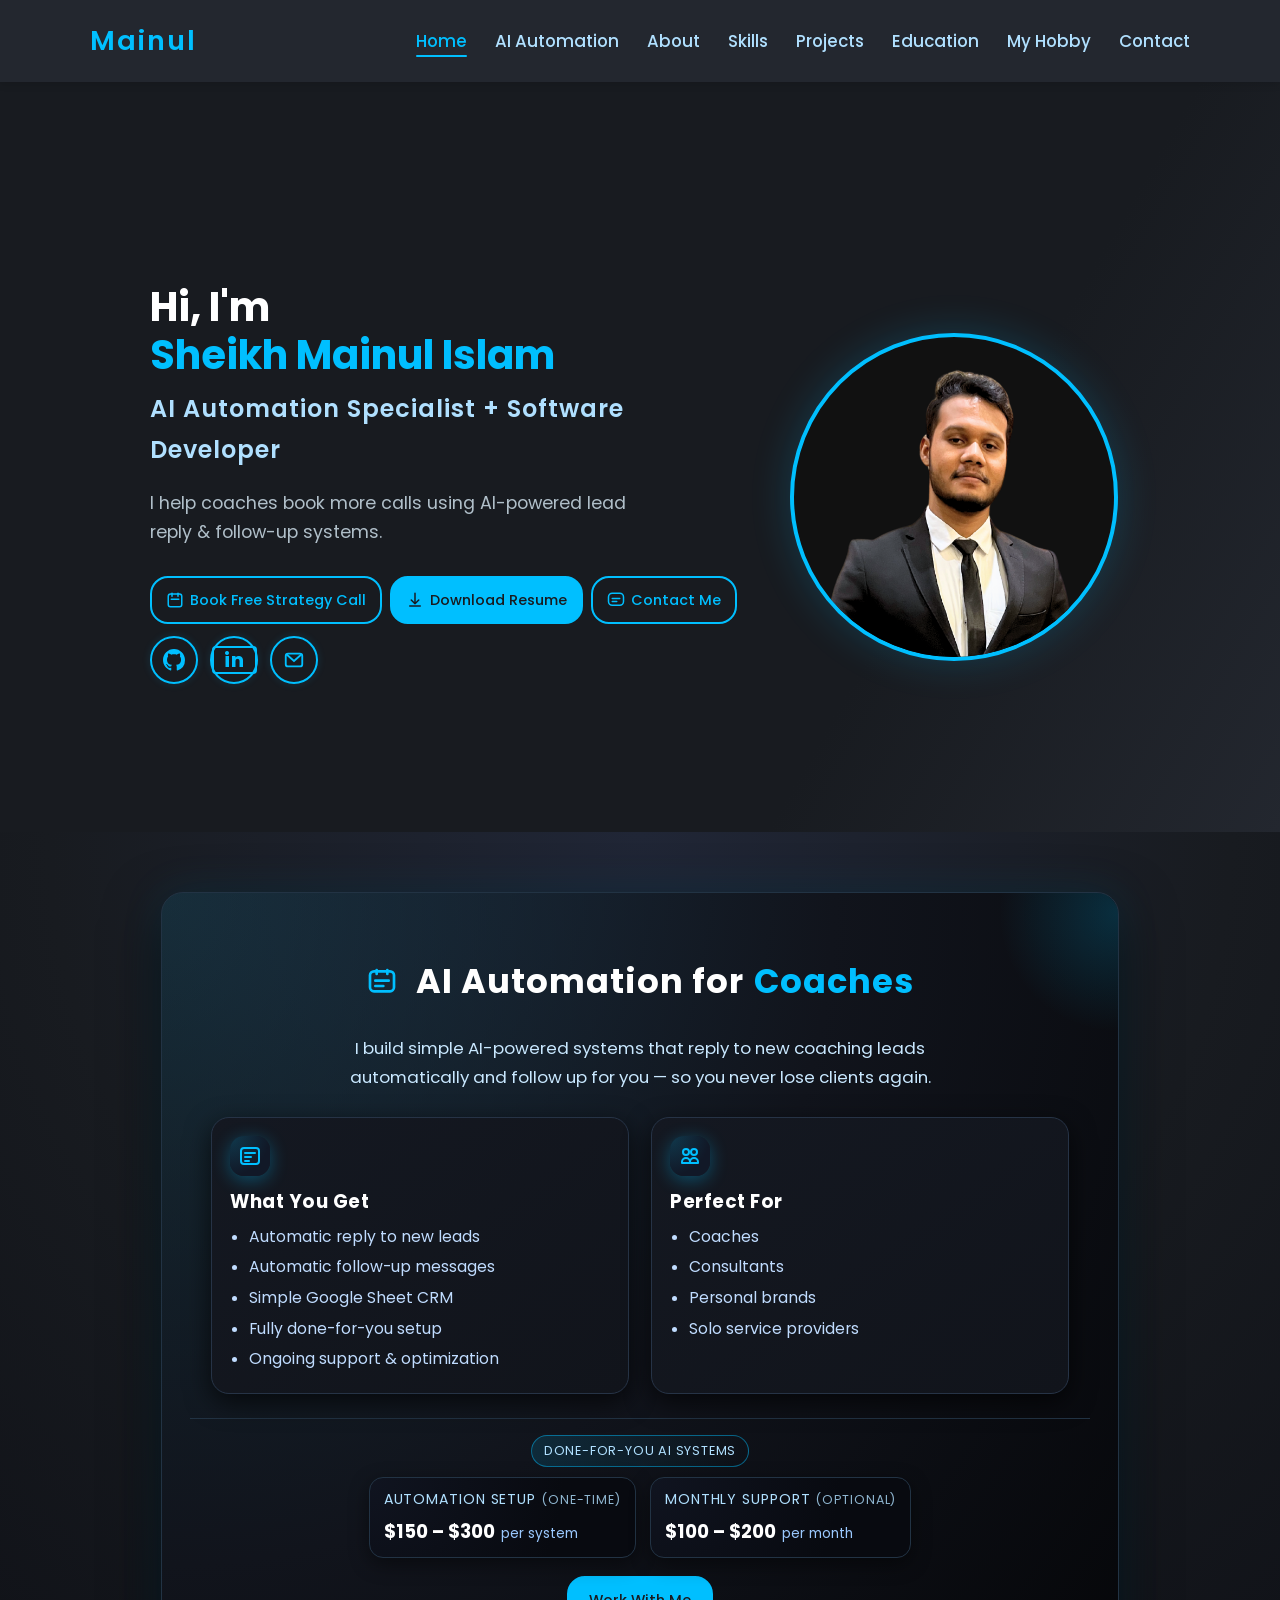
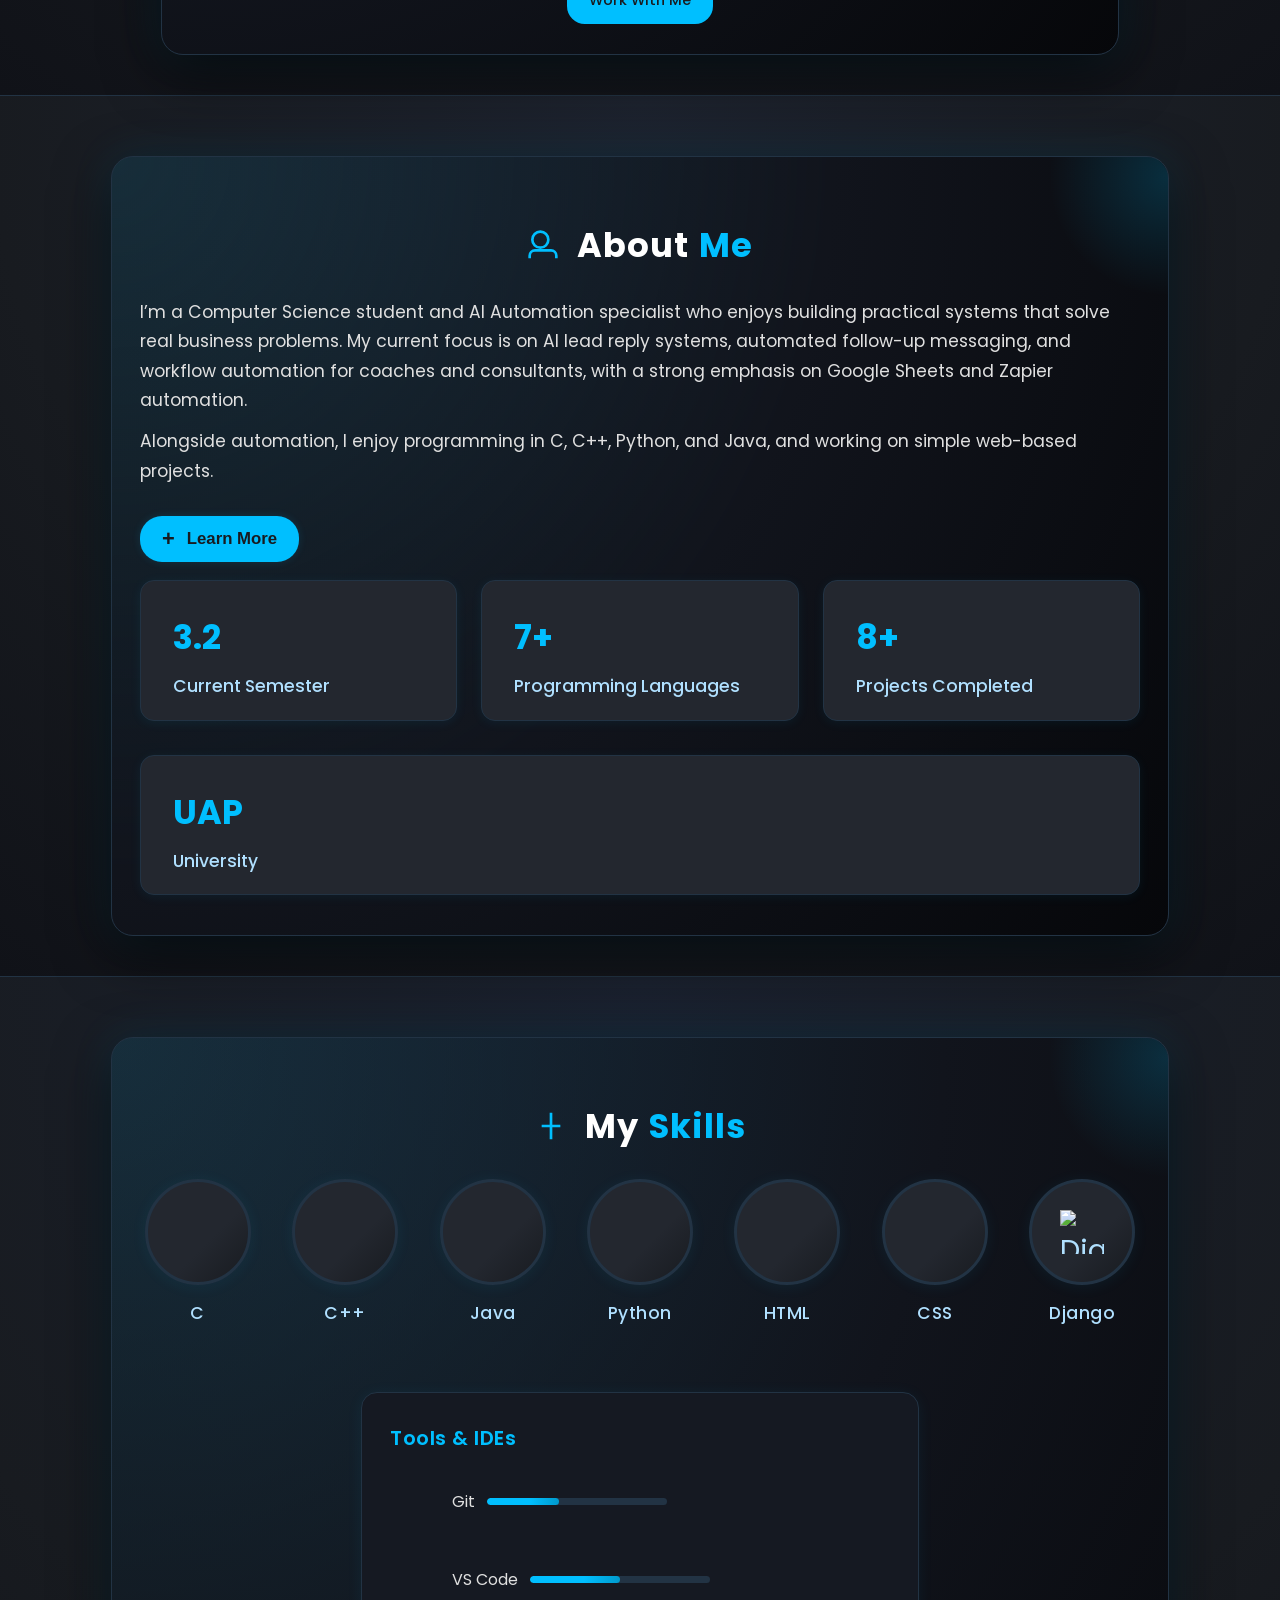
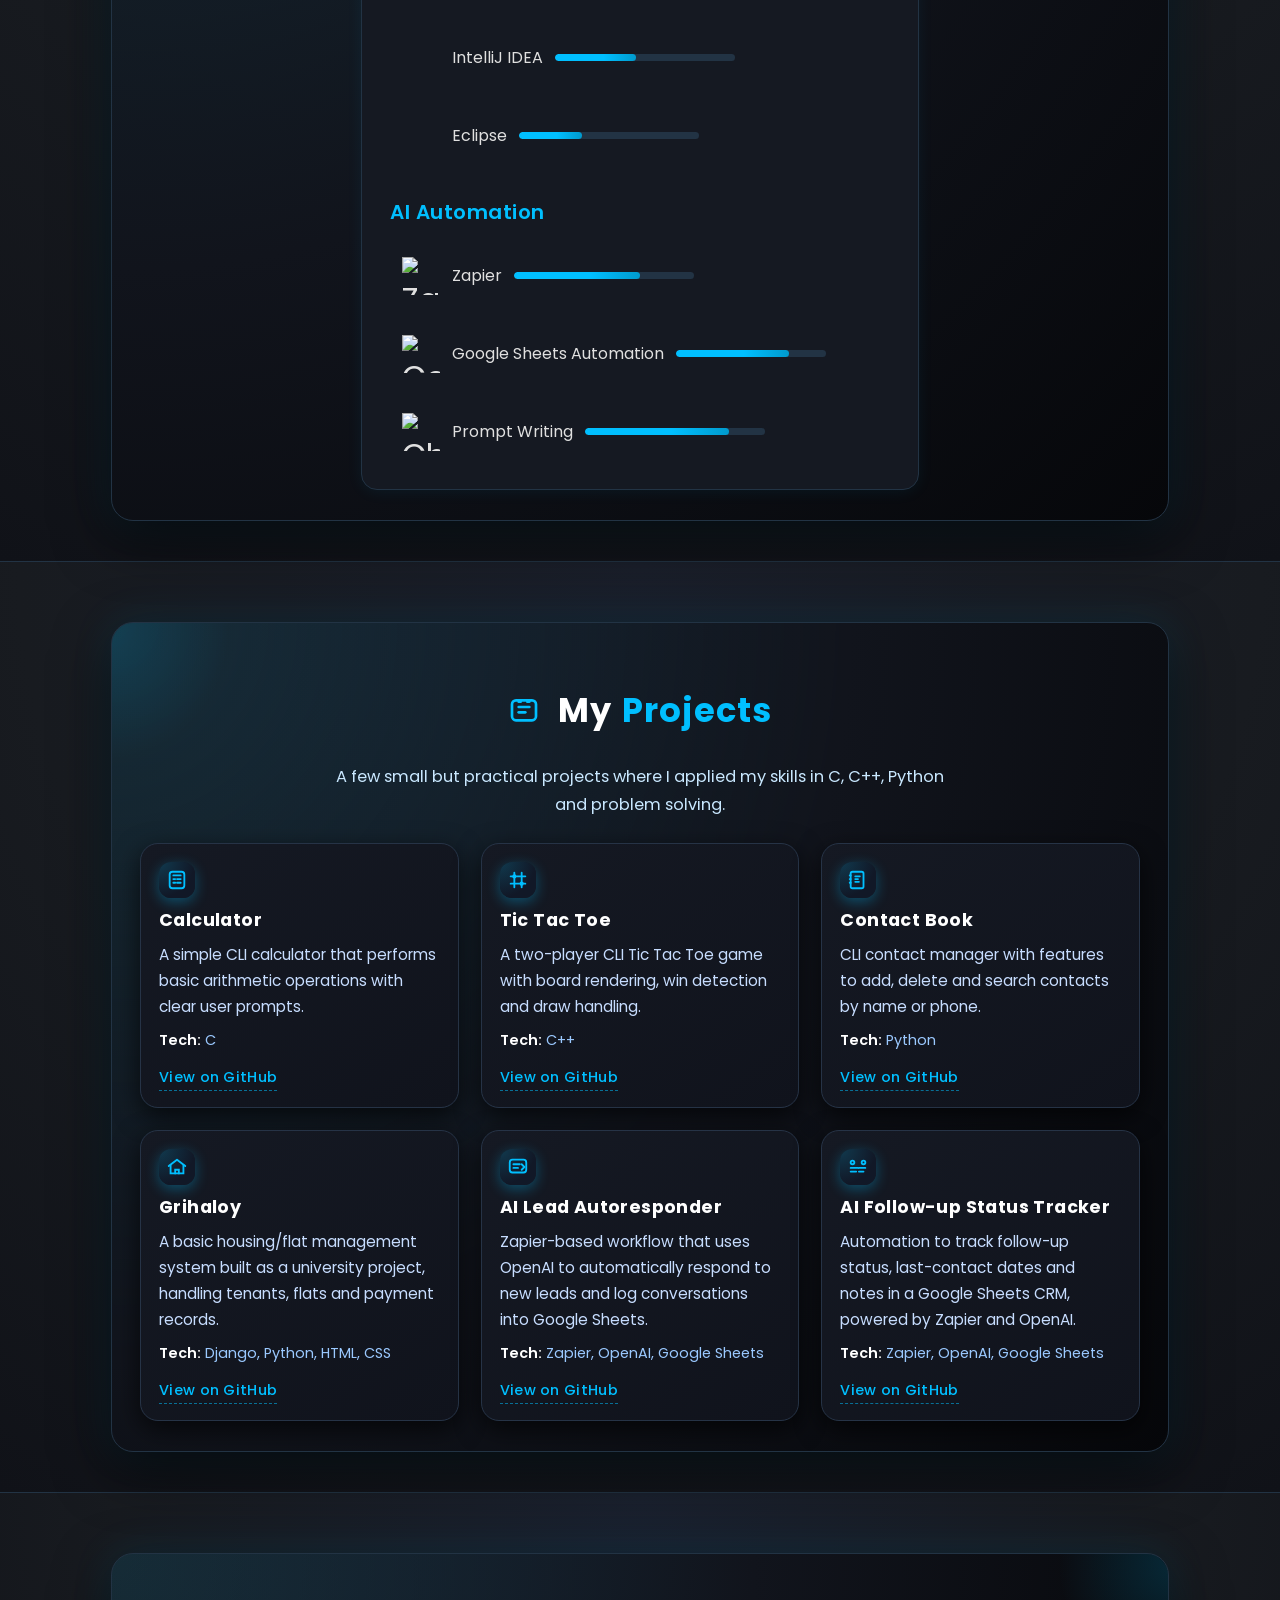
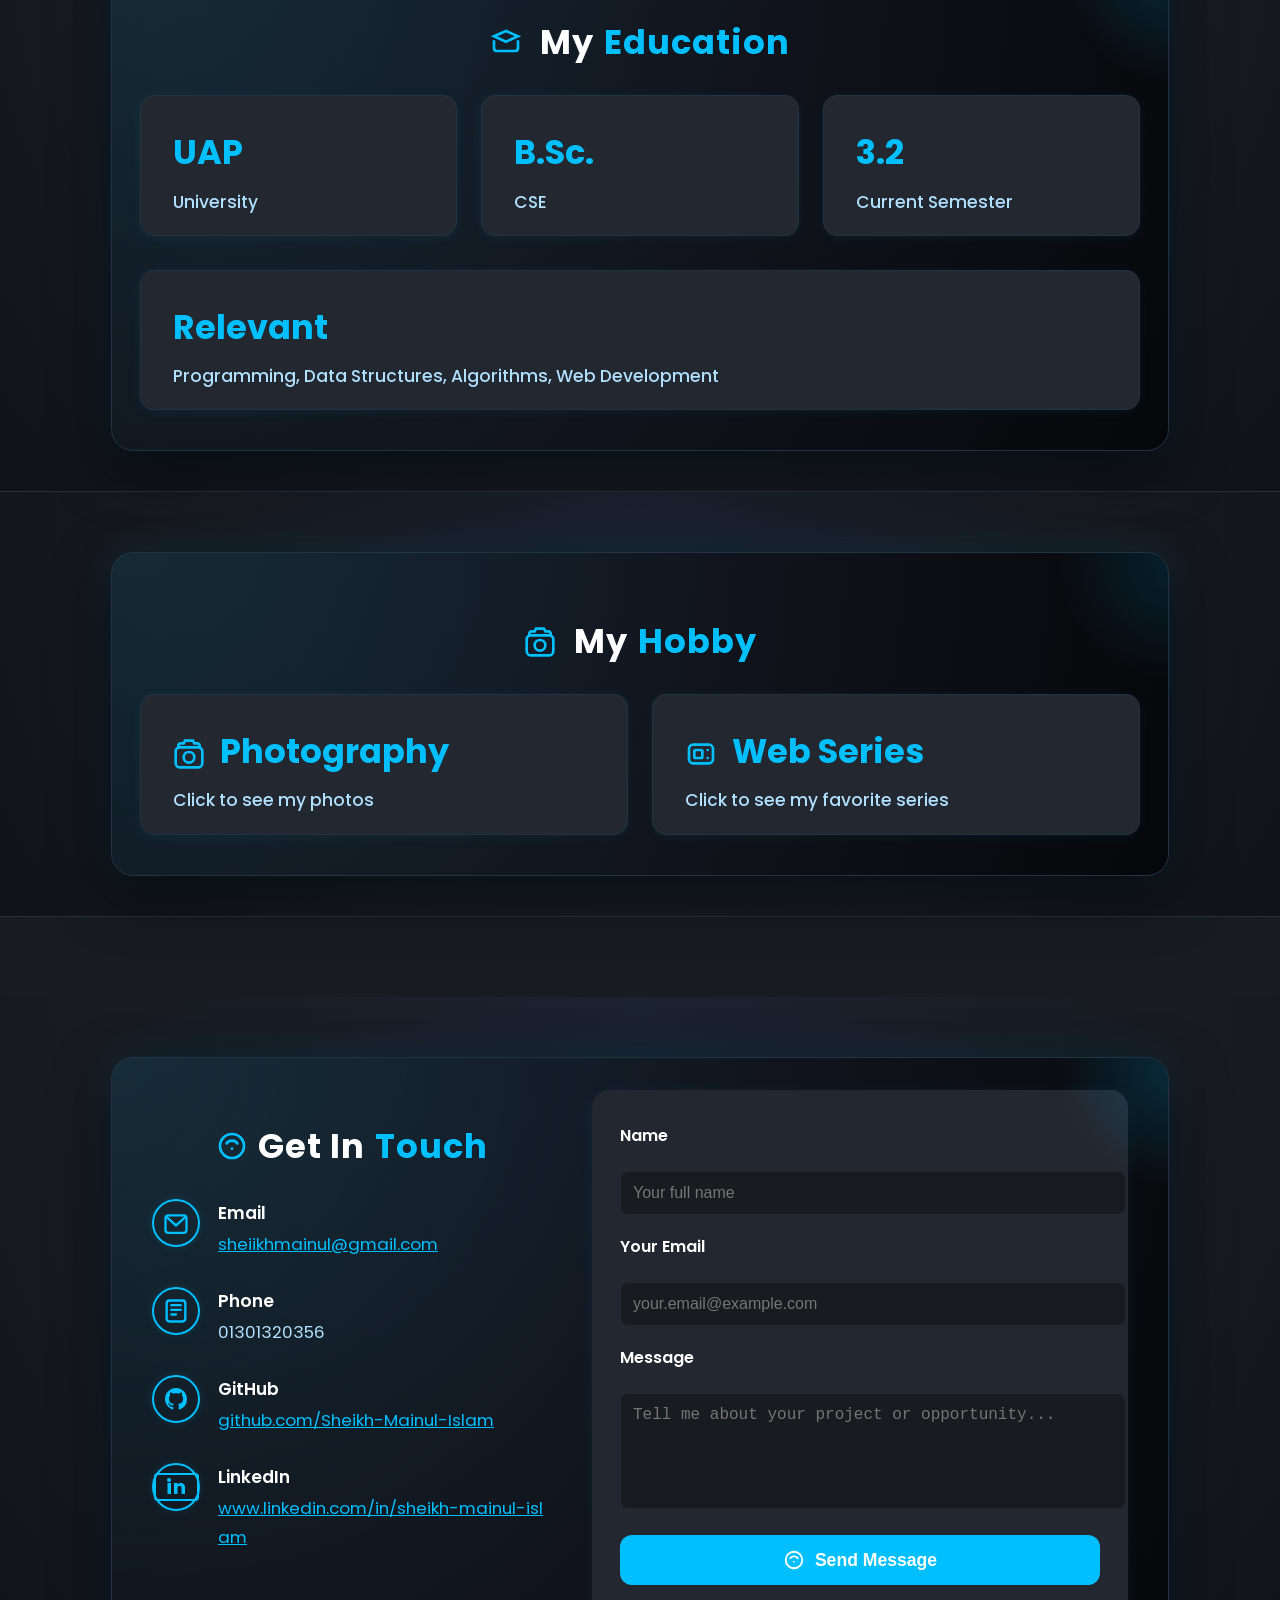
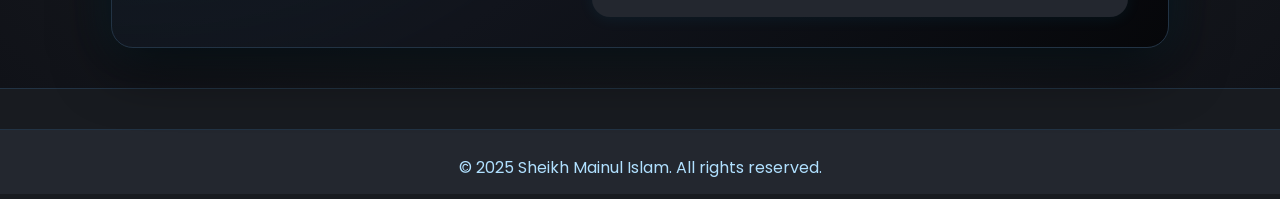
==== commit 6d017634: "Update index.html" ====
--- a/index.html
+++ b/index.html
@@ -3,9 +3,15 @@
 <head>
     <meta charset="UTF-8">
     <meta name="viewport" content="width=960, initial-scale=1.0">
-    <title>Sheikh Mainul Islam | Portfolio</title>
-    <link href="https://fonts.googleapis.com/css2?family=Poppins:wght@400;600&display=swap" rel="stylesheet">
-    <link rel="stylesheet" href="https://cdn.jsdelivr.net/gh/devicons/devicon@v2.16.0/devicon.min.css">
+    <title>AI Automation for Coaches | Sheikh Mainul Islam</title>
+
+    <!-- Fonts & Icons -->
+    <link href="https://fonts.googleapis.com/css2?family=Poppins:wght@400;600&display=swap"
+          rel="stylesheet">
+    <link rel="stylesheet"
+          href="https://cdn.jsdelivr.net/gh/devicons/devicon@v2.16.0/devicon.min.css">
+
+    <!-- Main CSS -->
     <link rel="stylesheet" href="style.css">
 </head>
 <body>
@@ -14,7 +20,8 @@
         <div class="container nav-container">
             <div class="logo">Mainul</div>
             <ul>
-                <li><a href="#hero">Home</a></li>
+                <li><a href="#hero" class="active">Home</a></li>
+                <li><a href="#automation">AI Automation</a></li>
                 <li><a href="#about">About</a></li>
                 <li><a href="#skills">Skills</a></li>
                 <li><a href="#projects">Projects</a></li>
@@ -30,469 +37,1033 @@
         <div class="container hero-content">
             <div class="hero-text">
                 <h1 class="home-title">
-                    <span class="hi-white">Hi, I'm</span>
-                    <br>
+                    <span class="hi-white">Hi, I'm</span><br>
                     <span class="mainul-name">Sheikh Mainul Islam</span>
                 </h1>
-                <h2 class="home-role lite-color">Frontend Developer</h2>
+                <h2 class="home-role lite-color">AI Automation Specialist + Software Developer</h2>
                 <p class="home-desc">
-                    I am a passionate and dedicated CSE student with a focus on software development. My primary interests include programming, problem-solving, and building efficient systems.
+                    I help coaches book more calls using AI-powered lead reply &amp; follow-up systems.
                 </p>
+
+                <!-- HERO BUTTONS -->
                 <div class="hero-buttons">
+                    <!-- Book Free Strategy Call -->
+                    <a href="https://calendly.com/sheiikhmainul/30min"
+                       class="btn-outline btn-call"
+                       target="_blank"
+                       rel="noopener noreferrer">
+                        <span class="call-btn-icon">
+                            <svg width="18" height="18" fill="none" viewBox="0 0 24 24">
+                                <rect x="3" y="4" width="18" height="17" rx="3"
+                                      stroke="currentColor" stroke-width="2"/>
+                                <path d="M8 3v4" stroke="currentColor" stroke-width="2"
+                                      stroke-linecap="round"/>
+                                <path d="M16 3v4" stroke="currentColor" stroke-width="2"
+                                      stroke-linecap="round"/>
+                                <path d="M7 11h10" stroke="currentColor" stroke-width="2"
+                                      stroke-linecap="round"/>
+                            </svg>
+                        </span>
+                        <span>Book Free Strategy Call</span>
+                    </a>
+
+                    <!-- Download Resume -->
                     <a href="resume.pdf" class="btn btn-resume" download>
                         <span class="resume-icon">
-                            <svg width="22" height="22" fill="none" viewBox="0 0 24 24">
-                                <path d="M12 3v14m0 0l-5-5m5 5l5-5" stroke="currentColor" stroke-width="2" stroke-linecap="round" stroke-linejoin="round"/>
-                                <rect x="4" y="19" width="16" height="2" rx="1" fill="currentColor"/>
+                            <svg width="18" height="18" fill="none" viewBox="0 0 24 24">
+                                <path d="M12 3v14m0 0l-5-5m5 5l5-5"
+                                      stroke="currentColor" stroke-width="2"
+                                      stroke-linecap="round" stroke-linejoin="round"/>
+                                <rect x="4" y="19" width="16" height="2" rx="1"
+                                      fill="currentColor"/>
                             </svg>
                         </span>
                         <span class="resume-text">Download Resume</span>
                     </a>
+
+                    <!-- Contact Me -->
                     <a href="#contact" class="btn-outline btn-contact">
                         <span class="contact-btn-icon">
-                            <svg width="22" height="22" fill="none" viewBox="0 0 24 24">
-                                <rect x="2" y="3" width="20" height="16" rx="5" fill="none" stroke="currentColor" stroke-width="2"/>
-                                <path d="M7 10h10M7 14h6" stroke="currentColor" stroke-width="2" stroke-linecap="round"/>
+                            <svg width="18" height="18" fill="none" viewBox="0 0 24 24">
+                                <rect x="2" y="3" width="20" height="16" rx="5" fill="none"
+                                      stroke="currentColor" stroke-width="2"/>
+                                <path d="M7 10h10" stroke="currentColor" stroke-width="2"
+                                      stroke-linecap="round"/>
+                                <path d="M7 14h6" stroke="currentColor" stroke-width="2"
+                                      stroke-linecap="round"/>
                             </svg>
                         </span>
-                        Contact Me
+                        <span>Contact Me</span>
                     </a>
                 </div>
+
+                <!-- Socials -->
                 <div class="hero-socials">
-                    <a href="https://github.com/Sheikh-Mainul-Islam" class="btn-icon social-gh" target="_blank" title="GitHub">
-                        <svg class="github-svg" width="22" height="22" fill="none" viewBox="0 0 24 24">
-                            <path fill="currentColor" d="M12 2C6.477 2 2 6.484 2 12.021c0 4.428 2.865 8.184 6.839 9.504.5.092.682-.217.682-.483 0-.237-.009-.868-.014-1.703-2.782.605-3.369-1.343-3.369-1.343-.454-1.155-1.11-1.463-1.11-1.463-.908-.62.069-.608.069-.608 1.004.07 1.532 1.033 1.532 1.033.892 1.53 2.341 1.089 2.91.833.092-.647.35-1.089.636-1.34-2.22-.254-4.555-1.112-4.555-4.946 0-1.092.39-1.984 1.029-2.683-.103-.254-.446-1.274.098-2.654 0 0 .84-.27 2.75 1.025A9.564 9.564 0 0 1 12 6.844c.85.004 1.705.116 2.504.338 1.909-1.295 2.748-1.025 2.748-1.025.546 1.38.202 2.4.1 2.654.64.7 1.028 1.592 1.028 2.683 0 3.842-2.338 4.69-4.566 4.94.359.31.678.92.678 1.853 0 1.338-.012 2.42-.012 2.75 0 .267.18.577.688.48C19.138 20.207 22 16.46 22 12.021 22 6.484 17.523 2 12 2Z"/>
+                    <!-- GitHub -->
+                    <a href="https://github.com/Sheikh-Mainul-Islam"
+                       class="btn-icon social-gh"
+                       target="_blank"
+                       rel="noopener noreferrer"
+                       title="GitHub">
+                        <svg class="github-svg" width="22" height="22"
+                             viewBox="0 0 16 16" aria-hidden="true">
+                            <path fill="currentColor"
+                                  d="M8 0C3.58 0 0 3.58 0 8c0 3.54 
+                                  2.29 6.53 5.47 7.59.4.07.55-.17.55-.38
+                                  0-.19-.01-.82-.01-1.49-2.01.37-2.53-.49-2.69-.94
+                                  -.09-.23-.48-.94-.82-1.13-.28-.15-.68-.52
+                                  -.01-.53.63-.01 1.08.58 1.23.82.72 1.21 1.87.87
+                                  2.33.66.07-.52.28-.87.51-1.07-1.78-.2-3.64-.89-3.64-3.95
+                                  0-.87.31-1.59.82-2.15-.08-.2-.36-1.02.08-2.12
+                                  0 0 .67-.21 2.2.82.64-.18 1.32-.27 2-.27.68 0 1.36.09
+                                  2 .27 1.53-1.04 2.2-.82 2.2-.82.44 1.1.16 1.92.08 2.12
+                                  .51.56.82 1.27.82 2.15 0 3.07-1.87 3.75-3.65 3.95
+                                  .29.25.54.73.54 1.48 0 1.07-.01 1.93-.01 2.19
+                                  0 .21.15.46.55.38A8.013 8.013 0 0 0 16 8
+                                  c0-4.42-3.58-8-8-8z"/>
                         </svg>
                     </a>
-                    <a href="https://www.linkedin.com/in/sheikh-mainul-islam" class="btn-icon social-in" target="_blank" title="LinkedIn">
+
+                    <!-- LinkedIn -->
+                    <a href="https://www.linkedin.com/in/sheikh-mainul-islam"
+                       class="btn-icon social-in"
+                       target="_blank"
+                       rel="noopener noreferrer"
+                       title="LinkedIn">
                         <span class="linkedin-icon">in</span>
                     </a>
-                    <a href="mailto:sheiikhmainul@gmail.com" class="btn-icon social-mail" title="Email">
+
+                    <!-- Email -->
+                    <a href="https://mail.google.com/mail/?view=cm&fs=1&to=sheiikhmainul@gmail.com"
+                       class="btn-icon social-mail"
+                       title="Email"
+                       target="_blank"
+                       rel="noopener noreferrer">
                         <svg width="22" height="22" fill="none" viewBox="0 0 24 24">
-                            <rect x="3" y="5" width="18" height="14" rx="2.5" stroke="currentColor" stroke-width="2"/>
+                            <rect x="3" y="5" width="18" height="14" rx="2.5"
+                                  stroke="currentColor" stroke-width="2"/>
                             <path d="M4 6l8 7 8-7" stroke="currentColor" stroke-width="2"/>
                         </svg>
                     </a>
                 </div>
             </div>
+
             <div class="hero-image">
-                <img src="profile-neon.png" alt="Profile Photo" class="profile-img" />
+                <img src="profile-neon.png" alt="Sheikh Mainul Islam" class="profile-img">
             </div>
         </div>
     </section>
 
-    <!-- About Me Section (Modern) -->
-    <section id="about" class="section about-modern">
-        <div class="container about-modern-flex">
-            <div class="about-modern-left">
+    <!-- AI Automation Section -->
+    <section class="section automation-section" id="automation">
+        <div class="container">
+            <div class="automation-inner">
                 <h2 class="section-title">
-                    <svg width="32" height="32" fill="none" viewBox="0 0 24 24" style="vertical-align:middle;margin-right:8px;">
-                        <path stroke="#00bfff" stroke-width="2" d="M16 8a6 6 0 1 1-12 0 6 6 0 0 1 12 0Z"/>
-                        <path stroke="#00bfff" stroke-width="2" d="M22 22v-2a4 4 0 0 0-4-4H6a4 4 0 0 0-4 4v2"/>
+                    <svg width="32" height="32" fill="none" viewBox="0 0 24 24"
+                         style="vertical-align:middle;margin-right:8px;">
+                        <rect x="3" y="4" width="18" height="15" rx="3"
+                              stroke="#00bfff" stroke-width="2"/>
+                        <path d="M8 3v3" stroke="#00bfff" stroke-width="2"
+                              stroke-linecap="round"/>
+                        <path d="M16 3v3" stroke="#00bfff" stroke-width="2"
+                              stroke-linecap="round"/>
+                        <path d="M7 11h10" stroke="#00bfff" stroke-width="2"
+                              stroke-linecap="round"/>
+                        <path d="M7 15h6" stroke="#00bfff" stroke-width="2"
+                              stroke-linecap="round"/>
                     </svg>
-                    About <span class="highlight">Me</span>
+                    AI Automation for <span class="highlight">Coaches</span>
                 </h2>
-                <p>
-                    I am a passionate and dedicated CSE student with a strong focus on software development. My primary interests include programming, problem-solving, and building efficient systems.
+
+                <p class="automation-subtitle">
+                    I build simple AI-powered systems that reply to new coaching leads automatically
+                    and follow up for you — so you never lose clients again.
                 </p>
-                <p>
-                    I have experience in multiple programming languages such as C, C++, Java, and Python, along with web development using HTML. I'm currently seeking internships or collaborative projects to sharpen my skills.
-                </p>
-                <p>
-                    My goal is to contribute to innovative technology solutions while continuously learning and growing as a software developer.
-                </p>
-                <!-- Learn More Button -->
-                <button type="button" class="about-learnmore-btn" id="aboutLearnMoreBtn">
-                    <span class="plus-icon black-icon" aria-hidden="true">+</span>
-                    Learn More
-                </button>
-                <div class="about-stats-grid">
-                    <div class="about-stat-card edu-hover">
-                        <div class="about-stat-main">3.2</div>
-                        <div class="about-stat-label">Current Semester</div>
-                    </div>
-                    <div class="about-stat-card edu-hover">
-                        <div class="about-stat-main">7+</div>
-                        <div class="about-stat-label">Programming Languages</div>
-                    </div>
-                    <div class="about-stat-card edu-hover">
-                        <div class="about-stat-main">5+</div>
-                        <div class="about-stat-label">Projects Completed</div>
-                    </div>
-                    <div class="about-stat-card edu-hover">
-                        <div class="about-stat-main">UAP</div>
-                        <div class="about-stat-label">University</div>
-                    </div>
+
+                <div class="automation-grid">
+                    <!-- What You Get -->
+                    <div class="automation-card">
+                        <div class="automation-card-icon">
+                            <svg width="24" height="24" fill="none" viewBox="0 0 24 24">
+                                <rect x="3" y="4" width="18" height="16" rx="3"
+                                      stroke="#00bfff" stroke-width="2"/>
+                                <path d="M7 9h10" stroke="#00bfff" stroke-width="2"
+                                      stroke-linecap="round"/>
+                                <path d="M7 13h6" stroke="#00bfff" stroke-width="2"
+                                      stroke-linecap="round"/>
+                                <path d="M7 17h4" stroke="#00bfff" stroke-width="2"
+                                      stroke-linecap="round"/>
+                            </svg>
+                        </div>
+                        <h3 class="automation-card-title">What You Get</h3>
+                        <ul class="automation-list">
+                            <li>Automatic reply to new leads</li>
+                            <li>Automatic follow-up messages</li>
+                            <li>Simple Google Sheet CRM</li>
+                            <li>Fully done-for-you setup</li>
+                            <li>Ongoing support &amp; optimization</li>
+                        </ul>
+                    </div>
+
+                    <!-- Perfect For -->
+                    <div class="automation-card">
+                        <div class="automation-card-icon">
+                            <svg width="24" height="24" fill="none" viewBox="0 0 24 24">
+                                <circle cx="8" cy="8" r="3" stroke="#00bfff" stroke-width="2"/>
+                                <circle cx="16" cy="8" r="3" stroke="#00bfff" stroke-width="2"/>
+                                <path d="M4 18a4 4 0 0 1 4-4 4 4 0 0 1 4 4v1H4v-1Z"
+                                      stroke="#00bfff" stroke-width="2"
+                                      stroke-linejoin="round"/>
+                                <path d="M12 19v-1a4 4 0 0 1 4-4 4 4 0 0 1 4 4v1h-8Z"
+                                      stroke="#00bfff" stroke-width="2"
+                                      stroke-linejoin="round"/>
+                            </svg>
+                        </div>
+                        <h3 class="automation-card-title">Perfect For</h3>
+                        <ul class="automation-list">
+                            <li>Coaches</li>
+                            <li>Consultants</li>
+                            <li>Personal brands</li>
+                            <li>Solo service providers</li>
+                        </ul>
+                    </div>
+                </div>
+
+                <div class="automation-pricing">
+                    <div class="automation-badge">Done-for-you AI systems</div>
+
+                    <div class="automation-price-line">
+                        <div class="automation-price-card">
+                            <div class="automation-price-label">
+                                Automation Setup <span>(One-Time)</span>
+                            </div>
+                            <div class="automation-price-main">
+                                <span class="automation-price">$150 – $300</span>
+                                <span class="automation-price-note">per system</span>
+                            </div>
+                        </div>
+
+                        <div class="automation-price-card">
+                            <div class="automation-price-label">
+                                Monthly Support <span>(Optional)</span>
+                            </div>
+                            <div class="automation-price-main">
+                                <span class="automation-price">$100 – $200</span>
+                                <span class="automation-price-note">per month</span>
+                            </div>
+                        </div>
+                    </div>
+
+                    <a href="#contact" class="btn automation-cta">
+                        <span>Work With Me</span>
+                    </a>
                 </div>
             </div>
         </div>
     </section>
 
+    <!-- About Me Section -->
+    <section id="about" class="section about-modern">
+        <div class="container">
+            <div class="about-inner">
+                <div class="about-modern-flex">
+                    <div class="about-modern-left">
+                        <h2 class="section-title">
+                            <svg width="32" height="32" fill="none" viewBox="0 0 24 24"
+                                 style="vertical-align:middle;margin-right:8px;">
+                                <circle cx="10" cy="8" r="6"
+                                        stroke="#00bfff" stroke-width="2"/>
+                                <path d="M22 22v-2a4 4 0 0 0-4-4H6a4 4 0 0 0-4 4v2"
+                                      stroke="#00bfff" stroke-width="2"/>
+                            </svg>
+                            About <span class="highlight">Me</span>
+                        </h2>
+
+                        <p>
+                            I’m a Computer Science student and AI Automation specialist who enjoys building
+                            practical systems that solve real business problems. My current focus is on AI
+                            lead reply systems, automated follow-up messaging, and workflow automation for
+                            coaches and consultants, with a strong emphasis on Google Sheets and Zapier
+                            automation.
+                        </p>
+                        <p>
+                            Alongside automation, I enjoy programming in C, C++, Python, and Java, and
+                            working on simple web-based projects.
+                        </p>
+
+                        <button type="button" class="about-learnmore-btn" id="aboutLearnMoreBtn">
+                            <span class="plus-icon black-icon" aria-hidden="true">+</span>
+                            Learn More
+                        </button>
+
+                        <div class="about-stats-grid">
+                            <div class="about-stat-card edu-hover">
+                                <div class="about-stat-main">3.2</div>
+                                <div class="about-stat-label">Current Semester</div>
+                            </div>
+                            <div class="about-stat-card edu-hover">
+                                <div class="about-stat-main">7+</div>
+                                <div class="about-stat-label">Programming Languages</div>
+                            </div>
+                            <div class="about-stat-card edu-hover">
+                                <div class="about-stat-main">8+</div>
+                                <div class="about-stat-label">Projects Completed</div>
+                            </div>
+                            <div class="about-stat-card edu-hover">
+                                <div class="about-stat-main">UAP</div>
+                                <div class="about-stat-label">University</div>
+                            </div>
+                        </div>
+                    </div><!-- /about-modern-left -->
+                </div>
+            </div>
+        </div>
+    </section>
+
     <!-- Glass Modal for Learn More -->
     <div class="glass-modal-bg" id="glassModalBg"></div>
-    <div class="glass-modal" id="glassModal" role="dialog" aria-modal="true" aria-labelledby="glassModalTitle" tabindex="-1">
+    <div class="glass-modal" id="glassModal" role="dialog"
+         aria-modal="true" aria-labelledby="glassModalTitle" tabindex="-1">
         <button class="glass-modal-close" id="glassModalClose" aria-label="Close">&times;</button>
         <h2 id="glassModalTitle" class="glass-modal-title">More About Me</h2>
         <div class="glass-modal-content">
             <p>
-                I was born in Bangladesh in 2003.<br>
-                I passed my J.S.C in 2016 from Mohammadpur Model School and College.<br>
-                Completed S.S.C in 2019 from Mohammadpur Model School and College.<br>
-                Completed H.S.C in 2021 from Dhaka Udyan Govt. College.<br>
-                Currently living in Dhaka.
+                I specialize in building simple AI systems for coaches and consultants that automate
+                lead replies, send polite follow-up messages, and keep every lead organized in Google
+                Sheets. My approach focuses on using simple tools and clear communication to create
+                practical systems rather than complex coding. My goal is to help clients book more
+                calls with less stress while continuously improving my skills.
             </p>
         </div>
     </div>
 
     <!-- Skills Section -->
-    <section id="skills" class="section">
+    <section id="skills" class="section skills-section">
         <div class="container">
-            <h2 class="section-title">
-                <svg width="32" height="32" fill="none" viewBox="0 0 24 24" style="vertical-align:middle;margin-right:8px;">
-                    <path stroke="#00bfff" stroke-width="2" d="M12 2v20"/><path stroke="#00bfff" stroke-width="2" d="M5 12h14"/>
-                </svg>
-                My <span class="highlight">Skills</span>
-            </h2>
-            <div class="skills-circles-grid">
-                <div class="circle-skill skill-hover" tabindex="0" data-percent="80%">
-                    <div class="circular-progress modern-skill">
-                        <span class="icon"><i class="devicon-c-plain colored"></i></span>
-                    </div>
-                    <div class="skill-label">C</div>
-                    <div class="percent"></div>
+            <div class="skills-inner">
+                <h2 class="section-title">
+                    <svg width="32" height="32" fill="none" viewBox="0 0 24 24"
+                         style="vertical-align:middle;margin-right:8px;">
+                        <path stroke="#00bfff" stroke-width="2" d="M12 2v20"/>
+                        <path stroke="#00bfff" stroke-width="2" d="M5 12h14"/>
+                    </svg>
+                    My <span class="highlight">Skills</span>
+                </h2>
+
+                <!-- Circular skills -->
+                <div class="skills-circles-grid">
+                    <div class="circle-skill skill-hover" tabindex="0" data-percent="40%">
+                        <div class="circular-progress modern-skill">
+                            <span class="icon"><i class="devicon-c-plain colored"></i></span>
+                        </div>
+                        <div class="skill-label">C</div>
+                        <div class="percent"></div>
+                    </div>
+
+                    <div class="circle-skill skill-hover" tabindex="0" data-percent="30%">
+                        <div class="circular-progress modern-skill">
+                            <span class="icon">
+                                <i class="devicon-cplusplus-plain colored"></i>
+                            </span>
+                        </div>
+                        <div class="skill-label">C++</div>
+                        <div class="percent"></div>
+                    </div>
+
+                    <div class="circle-skill skill-hover" tabindex="0" data-percent="20%">
+                        <div class="circular-progress modern-skill">
+                            <span class="icon"><i class="devicon-java-plain colored"></i></span>
+                        </div>
+                        <div class="skill-label">Java</div>
+                        <div class="percent"></div>
+                    </div>
+
+                    <div class="circle-skill skill-hover" tabindex="0" data-percent="45%">
+                        <div class="circular-progress modern-skill">
+                            <span class="icon">
+                                <i class="devicon-python-plain colored"></i>
+                            </span>
+                        </div>
+                        <div class="skill-label">Python</div>
+                        <div class="percent"></div>
+                    </div>
+
+                    <div class="circle-skill skill-hover" tabindex="0" data-percent="60%">
+                        <div class="circular-progress modern-skill">
+                            <span class="icon">
+                                <i class="devicon-html5-plain colored"></i>
+                            </span>
+                        </div>
+                        <div class="skill-label">HTML</div>
+                        <div class="percent"></div>
+                    </div>
+
+                    <div class="circle-skill skill-hover" tabindex="0" data-percent="55%">
+                        <div class="circular-progress modern-skill">
+                            <span class="icon">
+                                <i class="devicon-css3-plain colored"></i>
+                            </span>
+                        </div>
+                        <div class="skill-label">CSS</div>
+                        <div class="percent"></div>
+                    </div>
+
+                    <!-- Django moved to last -->
+                    <div class="circle-skill skill-hover" tabindex="0" data-percent="40%">
+                        <div class="circular-progress modern-skill">
+                            <span class="icon icon-django">
+                                <img src="https://cdn.jsdelivr.net/gh/devicons/devicon/icons/django/django-plain.svg"
+                                     alt="Django logo">
+                            </span>
+                        </div>
+                        <div class="skill-label">Django</div>
+                        <div class="percent"></div>
+                    </div>
                 </div>
-                <div class="circle-skill skill-hover" tabindex="0" data-percent="85%">
-                    <div class="circular-progress modern-skill">
-                        <span class="icon"><i class="devicon-cplusplus-plain colored"></i></span>
-                    </div>
-                    <div class="skill-label">C++</div>
-                    <div class="percent"></div>
-                </div>
-                <div class="circle-skill skill-hover" tabindex="0" data-percent="65%">
-                    <div class="circular-progress modern-skill">
-                        <span class="icon"><i class="devicon-java-plain colored"></i></span>
-                    </div>
-                    <div class="skill-label">Java</div>
-                    <div class="percent"></div>
-                </div>
-                <div class="circle-skill skill-hover" tabindex="0" data-percent="80%">
-                    <div class="circular-progress modern-skill">
-                        <span class="icon"><i class="devicon-python-plain colored"></i></span>
-                    </div>
-                    <div class="skill-label">Python</div>
-                    <div class="percent"></div>
-                </div>
-                <div class="circle-skill skill-hover" tabindex="0" data-percent="75%">
-                    <div class="circular-progress modern-skill">
-                        <span class="icon"><i class="devicon-html5-plain colored"></i></span>
-                    </div>
-                    <div class="skill-label">HTML</div>
-                    <div class="percent"></div>
-                </div>
-                <div class="circle-skill skill-hover" tabindex="0" data-percent="70%">
-                    <div class="circular-progress modern-skill">
-                        <span class="icon"><i class="devicon-css3-plain colored"></i></span>
-                    </div>
-                    <div class="skill-label">CSS</div>
-                    <div class="percent"></div>
-                </div>
-            </div>
-            <!-- Tools & IDEs Table (Rectangle Card Style) -->
-            <div class="skills-tools-rectangle">
-                <div class="tools-title">Tools &amp; IDEs</div>
-                <div class="tool-row tool-hover" tabindex="0" data-percent="85%">
-                    <i class="devicon-git-plain colored icon-img-large"></i>
-                    <span class="tool-name">Git</span>
-                    <div class="tool-bar-bg">
-                        <div class="tool-bar-fill" style="width:85%"></div>
-                    </div>
-                    <span class="tool-percent tool-percent-effect"></span>
-                </div>
-                <div class="tool-row tool-hover" tabindex="0" data-percent="90%">
-                    <i class="devicon-vscode-plain colored icon-img-large"></i>
-                    <span class="tool-name">VS Code</span>
-                    <div class="tool-bar-bg">
-                        <div class="tool-bar-fill" style="width:90%"></div>
-                    </div>
-                    <span class="tool-percent tool-percent-effect"></span>
-                </div>
-                <div class="tool-row tool-hover" tabindex="0" data-percent="70%">
-                    <i class="devicon-intellij-plain colored icon-img-large"></i>
-                    <span class="tool-name">IntelliJ IDEA</span>
-                    <div class="tool-bar-bg">
-                        <div class="tool-bar-fill" style="width:70%"></div>
-                    </div>
-                    <span class="tool-percent tool-percent-effect"></span>
-                </div>
-                <div class="tool-row tool-hover" tabindex="0" data-percent="65%">
-                    <i class="devicon-eclipse-plain colored icon-img-large"></i>
-                    <span class="tool-name">Eclipse</span>
-                    <div class="tool-bar-bg">
-                        <div class="tool-bar-fill" style="width:65%"></div>
-                    </div>
-                    <span class="tool-percent tool-percent-effect"></span>
+
+                <!-- Tools & IDEs + AI Automation -->
+                <div class="skills-tools-rectangle">
+                    <div class="tools-title">Tools &amp; IDEs</div>
+
+                    <div class="tool-row tool-hover" tabindex="0" data-percent="40%">
+                        <i class="devicon-git-plain colored icon-img-large"></i>
+                        <span class="tool-name">Git</span>
+                        <div class="tool-bar-bg">
+                            <div class="tool-bar-fill" style="width:40%"></div>
+                        </div>
+                        <span class="tool-percent tool-percent-effect"></span>
+                    </div>
+
+                    <div class="tool-row tool-hover" tabindex="0" data-percent="50%">
+                        <i class="devicon-vscode-plain colored icon-img-large"></i>
+                        <span class="tool-name">VS Code</span>
+                        <div class="tool-bar-bg">
+                            <div class="tool-bar-fill" style="width:50%"></div>
+                        </div>
+                        <span class="tool-percent tool-percent-effect"></span>
+                    </div>
+
+                    <div class="tool-row tool-hover" tabindex="0" data-percent="45%">
+                        <i class="devicon-intellij-plain colored icon-img-large"></i>
+                        <span class="tool-name">IntelliJ IDEA</span>
+                        <div class="tool-bar-bg">
+                            <div class="tool-bar-fill" style="width:45%"></div>
+                        </div>
+                        <span class="tool-percent tool-percent-effect"></span>
+                    </div>
+
+                    <div class="tool-row tool-hover" tabindex="0" data-percent="35%">
+                        <i class="devicon-eclipse-plain colored icon-img-large"></i>
+                        <span class="tool-name">Eclipse</span>
+                        <div class="tool-bar-bg">
+                            <div class="tool-bar-fill" style="width:35%"></div>
+                        </div>
+                        <span class="tool-percent tool-percent-effect"></span>
+                    </div>
+
+                    <!-- AI Automation tools -->
+                    <div class="tools-title" style="margin-top: 10px;">AI Automation</div>
+
+                    <div class="tool-row tool-hover" tabindex="0" data-percent="70%">
+                        <span class="icon-img-large">
+                            <img src="https://img.icons8.com/color/48/zapier.png"
+                                 alt="Zapier logo">
+                        </span>
+                        <span class="tool-name">Zapier</span>
+                        <div class="tool-bar-bg">
+                            <div class="tool-bar-fill" style="width:70%"></div>
+                        </div>
+                        <span class="tool-percent tool-percent-effect"></span>
+                    </div>
+
+                    <div class="tool-row tool-hover" tabindex="0" data-percent="75%">
+                        <span class="icon-img-large">
+                            <img src="https://img.icons8.com/color/48/google-sheets.png"
+                                 alt="Google Sheets logo">
+                        </span>
+                        <span class="tool-name">Google Sheets Automation</span>
+                        <div class="tool-bar-bg">
+                            <div class="tool-bar-fill" style="width:75%"></div>
+                        </div>
+                        <span class="tool-percent tool-percent-effect"></span>
+                    </div>
+
+                    <div class="tool-row tool-hover" tabindex="0" data-percent="80%">
+                        <span class="icon-img-large">
+                            <img src="https://img.icons8.com/color/48/chatgpt.png"
+                                 alt="ChatGPT / Prompt Writing logo">
+                        </span>
+                        <span class="tool-name">Prompt Writing</span>
+                        <div class="tool-bar-bg">
+                            <div class="tool-bar-fill" style="width:80%"></div>
+                        </div>
+                        <span class="tool-percent tool-percent-effect"></span>
+                    </div>
                 </div>
             </div>
         </div>
     </section>
 
     <!-- Projects Section -->
-    <section id="projects" class="section">
+    <section id="projects" class="section projects-section">
         <div class="container">
-            <h2 class="section-title">
-                <svg width="32" height="32" fill="none" viewBox="0 0 24 24" style="vertical-align:middle;margin-right:8px;">
-                    <rect x="4" y="4" width="16" height="16" rx="4" stroke="#00bfff" stroke-width="2"/>
-                    <path stroke="#00bfff" stroke-width="2" d="M8 12h8M12 8v8"/>
-                </svg>
-                My <span class="highlight">Projects</span>
-            </h2>
-            <div class="projects-grid">
-                <div class="project-card edu-hover">
-                    <h3>Project 1: [Calculator]</h3>
-                    <p>Description: [A simple calculator to perform basic operations]</p>
-                    <p>Technologies: [C]</p>
-                    <a href="https://github.com/Sheikh-Mainul-Islam/Calculator-C.git" target="_blank" class="project-link">GitHub</a>
-                    
-                </div>
-                <div class="project-card edu-hover">
-                    <h3>Project 2: [Tic Tac Toe]</h3>
-                    <p>Description: [A simple tic tac toe game project, CLI based]</p>
-                    <p>Technologies: [C++]</p>
-                    <a href="https://github.com/Sheikh-Mainul-Islam/TicTacToe_Cplusplus.git" target="_blank" class="project-link">GitHub</a>
-                    
-                </div>
-                <div class="project-card edu-hover">
-                    <h3>Project 3: [Contact Book]</h3>
-                    <p>Description: [A CLI based contact book created using python with features like add contact, delete contact, search contact]</p>
-                    <p>Technologies: [Python]</p>
-                    <a href="https://github.com/Sheikh-Mainul-Islam/ContactBook_CLI-Python.git" target="_blank" class="project-link">GitHub</a>
-                    
-                </div>
-                <!-- New Project 4: Grihaloy -->
-                <div class="project-card edu-hover">
-                    <h3>Project 4: [Grihaloy]</h3>
-                    <p>Description: [A basic housing/flat management system project (update this text to match your project)]</p>
-                    <p>Technologies: [Update this with the real tech stack you used]</p>
-                    <a href="https://github.com/AniK-75/project_Grihaloy" target="_blank" class="project-link">GitHub</a>
+            <div class="projects-inner">
+                <h2 class="section-title">
+                    <svg width="32" height="32" fill="none" viewBox="0 0 24 24"
+                         style="vertical-align:middle;margin-right:8px;">
+                        <rect x="3" y="4" width="18" height="15" rx="3"
+                              stroke="#00bfff" stroke-width="2"/>
+                        <path d="M8 9h8" stroke="#00bfff" stroke-width="2"
+                              stroke-linecap="round"/>
+                        <path d="M8 13h5" stroke="#00bfff" stroke-width="2"
+                              stroke-linecap="round"/>
+                        <path d="M8 5h1.5" stroke="#00bfff" stroke-width="2"
+                              stroke-linecap="round"/>
+                        <path d="M14.5 5H16" stroke="#00bfff" stroke-width="2"
+                              stroke-linecap="round"/>
+                    </svg>
+                    My <span class="highlight">Projects</span>
+                </h2>
+
+                <p class="projects-subtitle">
+                    A few small but practical projects where I applied my skills in C, C++, Python and
+                    problem solving.
+                </p>
+
+                <div class="projects-grid">
+                    <!-- Calculator -->
+                    <div class="project-card-modern">
+                        <div class="project-card-icon">
+                            <svg width="22" height="22" fill="none" viewBox="0 0 24 24">
+                                <rect x="4" y="3" width="16" height="18" rx="3"
+                                      stroke="#00bfff" stroke-width="2"/>
+                                <path d="M8 7h8" stroke="#00bfff" stroke-width="2"
+                                      stroke-linecap="round"/>
+                                <path d="M8 11h2" stroke="#00bfff" stroke-width="2"
+                                      stroke-linecap="round"/>
+                                <path d="M8 15h2" stroke="#00bfff" stroke-width="2"
+                                      stroke-linecap="round"/>
+                                <path d="M12 11h4" stroke="#00bfff" stroke-width="2"
+                                      stroke-linecap="round"/>
+                                <path d="M12 15h4" stroke="#00bfff" stroke-width="2"
+                                      stroke-linecap="round"/>
+                            </svg>
+                        </div>
+                        <h3 class="project-card-title">Calculator</h3>
+                        <p class="project-card-desc">
+                            A simple CLI calculator that performs basic arithmetic operations with clear user
+                            prompts.
+                        </p>
+                        <p class="project-card-tech"><span>Tech:</span> C</p>
+                        <a href="https://github.com/Sheikh-Mainul-Islam/Calculator-C.git"
+                           target="_blank" rel="noopener noreferrer"
+                           class="project-link-modern">
+                            View on GitHub
+                        </a>
+                    </div>
+
+                    <!-- Tic Tac Toe -->
+                    <div class="project-card-modern">
+                        <div class="project-card-icon">
+                            <svg width="22" height="22" fill="none" viewBox="0 0 24 24">
+                                <path d="M4 8h16" stroke="#00bfff" stroke-width="2"
+                                      stroke-linecap="round"/>
+                                <path d="M4 16h16" stroke="#00bfff" stroke-width="2"
+                                      stroke-linecap="round"/>
+                                <path d="M8 4v16" stroke="#00bfff" stroke-width="2"
+                                      stroke-linecap="round"/>
+                                <path d="M16 4v16" stroke="#00bfff" stroke-width="2"
+                                      stroke-linecap="round"/>
+                                <path d="M7 7l2 2" stroke="#00bfff" stroke-width="2"
+                                      stroke-linecap="round"/>
+                                <path d="M9 7l-2 2" stroke="#00bfff" stroke-width="2"
+                                      stroke-linecap="round"/>
+                                <path d="M15 15l2 2" stroke="#00bfff" stroke-width="2"
+                                      stroke-linecap="round"/>
+                                <path d="M17 15l-2 2" stroke="#00bfff" stroke-width="2"
+                                      stroke-linecap="round"/>
+                            </svg>
+                        </div>
+                        <h3 class="project-card-title">Tic Tac Toe</h3>
+                        <p class="project-card-desc">
+                            A two-player CLI Tic Tac Toe game with board rendering, win detection and draw
+                            handling.
+                        </p>
+                        <p class="project-card-tech"><span>Tech:</span> C++</p>
+                        <a href="https://github.com/Sheikh-Mainul-Islam/TicTacToe_Cplusplus.git"
+                           target="_blank" rel="noopener noreferrer"
+                           class="project-link-modern">
+                            View on GitHub
+                        </a>
+                    </div>
+
+                    <!-- Contact Book -->
+                    <div class="project-card-modern">
+                        <div class="project-card-icon">
+                            <svg width="22" height="22" fill="none" viewBox="0 0 24 24">
+                                <rect x="4" y="3" width="14" height="18" rx="2"
+                                      stroke="#00bfff" stroke-width="2"/>
+                                <path d="M9 8h5" stroke="#00bfff" stroke-width="2"
+                                      stroke-linecap="round"/>
+                                <path d="M9 11h3" stroke="#00bfff" stroke-width="2"
+                                      stroke-linecap="round"/>
+                                <path d="M9 14h4" stroke="#00bfff" stroke-width="2"
+                                      stroke-linecap="round"/>
+                                <path d="M4 7h-1" stroke="#00bfff" stroke-width="2"
+                                      stroke-linecap="round"/>
+                                <path d="M4 11h-1" stroke="#00bfff" stroke-width="2"
+                                      stroke-linecap="round"/>
+                                <path d="M4 15h-1" stroke="#00bfff" stroke-width="2"
+                                      stroke-linecap="round"/>
+                            </svg>
+                        </div>
+                        <h3 class="project-card-title">Contact Book</h3>
+                        <p class="project-card-desc">
+                            CLI contact manager with features to add, delete and search contacts by name
+                            or phone.
+                        </p>
+                        <p class="project-card-tech"><span>Tech:</span> Python</p>
+                        <a href="https://github.com/Sheikh-Mainul-Islam/ContactBook_CLI-Python.git"
+                           target="_blank" rel="noopener noreferrer"
+                           class="project-link-modern">
+                            View on GitHub
+                        </a>
+                    </div>
+
+                    <!-- Grihaloy -->
+                    <div class="project-card-modern">
+                        <div class="project-card-icon">
+                            <svg width="22" height="22" fill="none" viewBox="0 0 24 24">
+                                <path d="M3 11L12 4l9 7" stroke="#00bfff" stroke-width="2"
+                                      stroke-linecap="round" stroke-linejoin="round"/>
+                                <path d="M5 10v9h14v-9" stroke="#00bfff" stroke-width="2"
+                                      stroke-linecap="round"/>
+                                <path d="M10 19v-4h4v4" stroke="#00bfff" stroke-width="2"
+                                      stroke-linecap="round"/>
+                            </svg>
+                        </div>
+                        <h3 class="project-card-title">Grihaloy</h3>
+                        <p class="project-card-desc">
+                            A basic housing/flat management system built as a university project, handling
+                            tenants, flats and payment records.
+                        </p>
+                        <p class="project-card-tech">
+                            <span>Tech:</span> Django, Python, HTML, CSS
+                        </p>
+                        <a href="https://github.com/AniK-75/project_Grihaloy"
+                           target="_blank" rel="noopener noreferrer"
+                           class="project-link-modern">
+                            View on GitHub
+                        </a>
+                    </div>
+
+                    <!-- AI Lead Autoresponder -->
+                    <div class="project-card-modern">
+                        <div class="project-card-icon">
+                            <svg width="22" height="22" fill="none" viewBox="0 0 24 24">
+                                <rect x="3" y="4" width="18" height="14" rx="3"
+                                      stroke="#00bfff" stroke-width="2"/>
+                                <path d="M7 9h7" stroke="#00bfff" stroke-width="2"
+                                      stroke-linecap="round"/>
+                                <path d="M7 13h5" stroke="#00bfff" stroke-width="2"
+                                      stroke-linecap="round"/>
+                                <path d="M16 9l3 3-3 3" stroke="#00bfff" stroke-width="2"
+                                      stroke-linecap="round" stroke-linejoin="round"/>
+                            </svg>
+                        </div>
+                        <h3 class="project-card-title">AI Lead Autoresponder</h3>
+                        <p class="project-card-desc">
+                            Zapier-based workflow that uses OpenAI to automatically respond to new leads
+                            and log conversations into Google Sheets.
+                        </p>
+                        <p class="project-card-tech">
+                            <span>Tech:</span> Zapier, OpenAI, Google Sheets
+                        </p>
+                        <a href="https://github.com/Sheikh-Mainul-Islam/ai-lead-autoresponder"
+                           target="_blank" rel="noopener noreferrer"
+                           class="project-link-modern">
+                            View on GitHub
+                        </a>
+                    </div>
+
+                    <!-- AI Follow-up Status Tracker -->
+                    <div class="project-card-modern">
+                        <div class="project-card-icon">
+                            <svg width="22" height="22" fill="none" viewBox="0 0 24 24">
+                                <circle cx="6" cy="7" r="2" stroke="#00bfff" stroke-width="2"/>
+                                <circle cx="18" cy="7" r="2" stroke="#00bfff" stroke-width="2"/>
+                                <path d="M4 13h8" stroke="#00bfff" stroke-width="2"
+                                      stroke-linecap="round"/>
+                                <path d="M4 17h6" stroke="#00bfff" stroke-width="2"
+                                      stroke-linecap="round"/>
+                                <path d="M13 13h7" stroke="#00bfff" stroke-width="2"
+                                      stroke-linecap="round"/>
+                                <path d="M13 17h5" stroke="#00bfff" stroke-width="2"
+                                      stroke-linecap="round"/>
+                            </svg>
+                        </div>
+                        <h3 class="project-card-title">AI Follow-up Status Tracker</h3>
+                        <p class="project-card-desc">
+                            Automation to track follow-up status, last-contact dates and notes in a Google
+                            Sheets CRM, powered by Zapier and OpenAI.
+                        </p>
+                        <p class="project-card-tech">
+                            <span>Tech:</span> Zapier, OpenAI, Google Sheets
+                        </p>
+                        <a href="https://github.com/Sheikh-Mainul-Islam/ai-followup-status-tracker"
+                           target="_blank" rel="noopener noreferrer"
+                           class="project-link-modern">
+                            View on GitHub
+                        </a>
+                    </div>
                 </div>
             </div>
         </div>
     </section>
 
     <!-- Education Section -->
-    <section id="education" class="section">
+    <section id="education" class="section education-section">
         <div class="container">
-            <h2 class="section-title">
-                <svg width="32" height="32" fill="none" viewBox="0 0 24 24" style="vertical-align:middle;margin-right:8px;">
-                    <path stroke="#00bfff" stroke-width="2" d="M3 7l9-4 9 4-9 4-9-4z"/><path stroke="#00bfff" stroke-width="2" d="M21 10v6a2 2 0 0 1-2 2H5a2 2 0 0 1-2-2v-6"/>
-                </svg>
-                My <span class="highlight">Education</span>
-            </h2>
-            <div class="about-stats-grid education-stats-grid">
-                <div class="about-stat-card edu-hover">
-                    <div class="about-stat-main">UAP</div>
-                    <div class="about-stat-label">University</div>
-                </div>
-                <div class="about-stat-card edu-hover">
-                    <div class="about-stat-main">B.Sc.</div>
-                    <div class="about-stat-label">CSE</div>
-                </div>
-                <div class="about-stat-card edu-hover">
-                    <div class="about-stat-main">3.1</div>
-                    <div class="about-stat-label">Current Semester</div>
-                </div>
-                <div class="about-stat-card edu-hover">
-                    <div class="about-stat-main">Relevant</div>
-                    <div class="about-stat-label">Programming, Data Structures, Algorithms, Web Development</div>
+            <div class="education-inner">
+                <h2 class="section-title">
+                    <svg width="32" height="32" fill="none" viewBox="0 0 24 24"
+                         style="vertical-align:middle;margin-right:8px;">
+                        <path d="M3 7l9-4 9 4-9 4-9-4z"
+                              stroke="#00bfff" stroke-width="2"/>
+                        <path d="M21 10v6a2 2 0 0 1-2 2H5a2 2 0 0 1-2-2v-6"
+                              stroke="#00bfff" stroke-width="2"/>
+                    </svg>
+                    My <span class="highlight">Education</span>
+                </h2>
+
+                <div class="about-stats-grid education-stats-grid">
+                    <div class="about-stat-card edu-hover">
+                        <div class="about-stat-main">UAP</div>
+                        <div class="about-stat-label">University</div>
+                    </div>
+                    <div class="about-stat-card edu-hover">
+                        <div class="about-stat-main">B.Sc.</div>
+                        <div class="about-stat-label">CSE</div>
+                    </div>
+                    <div class="about-stat-card edu-hover">
+                        <div class="about-stat-main">3.2</div>
+                        <div class="about-stat-label">Current Semester</div>
+                    </div>
+                    <div class="about-stat-card edu-hover">
+                        <div class="about-stat-main">Relevant</div>
+                        <div class="about-stat-label">
+                            Programming, Data Structures, Algorithms, Web Development
+                        </div>
+                    </div>
                 </div>
             </div>
         </div>
     </section>
 
     <!-- My Hobby Section -->
-    <section id="hobby" class="section">
+    <section id="hobby" class="section hobby-section">
         <div class="container">
-            <h2 class="section-title">
-                <svg width="32" height="32" fill="none" viewBox="0 0 24 24" style="vertical-align:middle;margin-right:8px;">
-                    <path d="M4 7V6a2 2 0 0 1 2-2h2l1-2h6l1 2h2a2 2 0 0 1 2 2v1" stroke="#00bfff" stroke-width="2" fill="none"/>
-                    <rect x="2" y="7" width="20" height="15" rx="3" stroke="#00bfff" stroke-width="2" fill="none"/>
-                    <circle cx="12" cy="14.5" r="4" stroke="#00bfff" stroke-width="2" fill="none"/>
-                </svg>
-                My <span class="highlight">Hobby</span>
-            </h2>
-            <div class="about-stats-grid education-stats-grid">
-                <div class="about-stat-card edu-hover hobby-card" id="photographyCard" tabindex="0" style="cursor:pointer;">
-                    <div class="about-stat-main">
-                        <svg width="32" height="32" fill="none" viewBox="0 0 24 24" style="vertical-align:middle;margin-right:8px;">
-                            <path d="M4 7V6a2 2 0 0 1 2-2h2l1-2h6l1 2h2a2 2 0 0 1 2 2v1" stroke="#00bfff" stroke-width="2" fill="none"/>
-                            <rect x="2" y="7" width="20" height="15" rx="3" stroke="#00bfff" stroke-width="2" fill="none"/>
-                            <circle cx="12" cy="14.5" r="4" stroke="#00bfff" stroke-width="2" fill="none"/>
-                        </svg>
-                        Photography
-                    </div>
-                    <div class="about-stat-label">Click to see my photos</div>
-                </div>
-                <div class="about-stat-card edu-hover hobby-card" id="webseriesCard" tabindex="0" style="cursor:pointer;">
-                    <div class="about-stat-main">
-                        <svg width="32" height="32" fill="none" viewBox="0 0 24 24" style="vertical-align:middle;margin-right:8px;">
-                            <rect x="3" y="5" width="18" height="14" rx="3" stroke="#00bfff" stroke-width="2" fill="none"/>
-                            <rect x="7" y="9" width="6" height="6" rx="1" stroke="#00bfff" stroke-width="2" fill="none"/>
-                            <circle cx="17" cy="9" r="1" fill="#00bfff"/>
-                            <circle cx="17" cy="15" r="1" fill="#00bfff"/>
-                        </svg>
-                        Web Series
-                    </div>
-                    <div class="about-stat-label">Click to see my favorite series</div>
+            <div class="hobby-inner">
+                <h2 class="section-title">
+                    <svg width="32" height="32" fill="none" viewBox="0 0 24 24"
+                         style="vertical-align:middle;margin-right:8px;">
+                        <path d="M4 7V6a2 2 0 0 1 2-2h2l1-2h6l1 2h2a2 2 0 0 1 2 2v1"
+                              stroke="#00bfff" stroke-width="2" fill="none"/>
+                        <rect x="2" y="7" width="20" height="15" rx="3"
+                              stroke="#00bfff" stroke-width="2" fill="none"/>
+                        <circle cx="12" cy="14.5" r="4"
+                                stroke="#00bfff" stroke-width="2" fill="none"/>
+                    </svg>
+                    My <span class="highlight">Hobby</span>
+                </h2>
+
+                <div class="about-stats-grid education-stats-grid">
+                    <div class="about-stat-card edu-hover hobby-card"
+                         id="photographyCard" tabindex="0" style="cursor:pointer;">
+                        <div class="about-stat-main">
+                            <svg width="32" height="32" fill="none" viewBox="0 0 24 24"
+                                 style="vertical-align:middle;margin-right:8px;">
+                                <path d="M4 7V6a2 2 0 0 1 2-2h2l1-2h6l1 2h2a2 2 0 0 1 2 2v1"
+                                      stroke="#00bfff" stroke-width="2" fill="none"/>
+                                <rect x="2" y="7" width="20" height="15" rx="3"
+                                      stroke="#00bfff" stroke-width="2" fill="none"/>
+                                <circle cx="12" cy="14.5" r="4"
+                                        stroke="#00bfff" stroke-width="2" fill="none"/>
+                            </svg>
+                            Photography
+                        </div>
+                        <div class="about-stat-label">Click to see my photos</div>
+                    </div>
+
+                    <div class="about-stat-card edu-hover hobby-card"
+                         id="webseriesCard" tabindex="0" style="cursor:pointer;">
+                        <div class="about-stat-main">
+                            <svg width="32" height="32" fill="none" viewBox="0 0 24 24"
+                                 style="vertical-align:middle;margin-right:8px;">
+                                <rect x="3" y="5" width="18" height="14" rx="3"
+                                      stroke="#00bfff" stroke-width="2" fill="none"/>
+                                <rect x="7" y="9" width="6" height="6" rx="1"
+                                      stroke="#00bfff" stroke-width="2" fill="none"/>
+                                <circle cx="17" cy="9" r="1" fill="#00bfff"/>
+                                <circle cx="17" cy="15" r="1" fill="#00bfff"/>
+                            </svg>
+                            Web Series
+                        </div>
+                        <div class="about-stat-label">Click to see my favorite series</div>
+                    </div>
                 </div>
             </div>
         </div>
     </section>
 
-    <!-- Hobby Gallery Modal (for Photography and Web Series) -->
+    <!-- Hobby Gallery Modal -->
     <div class="hobby-modal-bg" id="hobbyGalleryModalBg"></div>
-    <div class="hobby-modal" id="hobbyGalleryModal" role="dialog" aria-modal="true" aria-labelledby="hobbyGalleryModalTitle" tabindex="-1">
-        <button class="hobby-modal-btn hobby-modal-close" id="hobbyGalleryModalClose" aria-label="Close">&times;</button>
+    <div class="hobby-modal" id="hobbyGalleryModal" role="dialog"
+         aria-modal="true" aria-labelledby="hobbyGalleryModalTitle" tabindex="-1">
+        <button class="hobby-modal-btn hobby-modal-close"
+                id="hobbyGalleryModalClose" aria-label="Close">&times;</button>
         <h2 id="hobbyGalleryModalTitle" class="glass-modal-title"></h2>
-        <div class="glass-modal-content" id="hobbyGalleryModalContent">
-            <!-- Thumbnails will be injected here -->
+        <div class="glass-modal-content" id="hobbyGalleryModalContent"></div>
+    </div>
+
+    <!-- Photo Viewer Modal -->
+    <div class="hobby-modal-bg" id="photoViewerModalBg"></div>
+    <div class="hobby-modal photo-viewer-modal"
+         id="photoViewerModal" tabindex="-1">
+        <button class="hobby-modal-btn photo-viewer-close"
+                id="photoViewerClose" aria-label="Close">&times;</button>
+        <button class="hobby-modal-btn photo-viewer-prev"
+                id="photoViewerPrev" aria-label="Previous">&#8249;</button>
+        <div class="photo-viewer-img-wrap">
+            <img id="photoViewerImg" src="" alt="Photo">
         </div>
-    </div>
-
-    <!-- Hobby Photo Viewer Modal (for single photo/series) -->
-    <div class="hobby-modal-bg" id="photoViewerModalBg"></div>
-    <div class="hobby-modal photo-viewer-modal" id="photoViewerModal" tabindex="-1">
-        <button class="hobby-modal-btn photo-viewer-close" id="photoViewerClose" aria-label="Close">&times;</button>
-        <button class="hobby-modal-btn photo-viewer-prev" id="photoViewerPrev" aria-label="Previous">&#8249;</button>
-        <div class="photo-viewer-img-wrap">
-            <img id="photoViewerImg" src="" alt="Photo" />
-        </div>
-        <button class="hobby-modal-btn photo-viewer-next" id="photoViewerNext" aria-label="Next">&#8250;</button>
+        <button class="hobby-modal-btn photo-viewer-next"
+                id="photoViewerNext" aria-label="Next">&#8250;</button>
     </div>
 
     <!-- Contact Section -->
     <section id="contact" class="section contact-section-space">
-        <div class="container contact-modern">
-            <div class="contact-left">
-                <h2 class="section-title">
-                    <svg width="32" height="32" fill="none" viewBox="0 0 24 24"><path stroke="#00bfff" stroke-width="2" d="M21 12a9 9 0 1 1-18 0 9 9 0 0 1 18 0Z"/><path stroke="#00bfff" stroke-width="2" d="M8 10s1.5-2 4-2 4 2 4 2"/><circle cx="12" cy="14" r="1" fill="#00bfff"/></svg>
-                    Get In <span class="highlight">Touch</span>
-                </h2>
-                <div class="contact-list">
-                    <div class="contact-item">
-                        <a href="mailto:sheiikhmainul@gmail.com" class="contact-icon contact-social" title="Email">
-                            <svg width="28" height="28" fill="none" viewBox="0 0 24 24"><path stroke="currentColor" stroke-width="2" d="M3 5.5A2.5 2.5 0 0 1 5.5 3h13A2.5 2.5 0 0 1 21 5.5v13A2.5 2.5 0 0 1 18.5 21h-13A2.5 2.5 0 0 1 3 18.5v-13Z"/><path stroke="currentColor" stroke-width="2" d="m4 6 8 7 8-7"/></svg>
-                        </a>
-                        <div>
-                            <div class="contact-label">Email</div>
-                            <div class="contact-value"><a href="mailto:sheiikhmainul@gmail.com">sheiikhmainul@gmail.com</a></div>
-                        </div>
-                    </div>
-                    <div class="contact-item">
-                        <span class="contact-icon contact-social">
-                            <svg width="28" height="28" fill="none" viewBox="0 0 24 24"><path stroke="currentColor" stroke-width="2" d="M6.5 3h11A2.5 2.5 0 0 1 20 5.5v13A2.5 2.5 0 0 1 17.5 21h-11A2.5 2.5 0 0 1 4 18.5v-13A2.5 2.5 0 0 1 6.5 3Z"/><path stroke="currentColor" stroke-width="2" d="M8 7h8M8 11h8M8 15h4"/></svg>
-                        </span>
-                        <div>
-                            <div class="contact-label">Phone</div>
-                            <div class="contact-value">01301320356</div>
-                        </div>
-                    </div>
-                    <div class="contact-item">
-                        <a href="https://github.com/Sheikh-Mainul-Islam" class="contact-icon contact-social social-gh" target="_blank" title="GitHub">
-                            <svg class="github-svg" width="22" height="22" fill="none" viewBox="0 0 24 24">
-                                <path fill="currentColor" d="M12 2C6.477 2 2 6.484 2 12.021c0 4.428 2.865 8.184 6.839 9.504.5.092.682-.217.682-.483 0-.237-.009-.868-.014-1.703-2.782.605-3.369-1.343-3.369-1.343-.454-1.155-1.11-1.463-1.11-1.463-.908-.62.069-.608.069-.608 1.004.07 1.532 1.033 1.532 1.033.892 1.53 2.341 1.089 2.91.833.092-.647.35-1.089.636-1.34-2.22-.254-4.555-1.112-4.555-4.946 0-1.092.39-1.984 1.029-2.683-.103-.254-.446-1.274.098-2.654 0 0 .84-.27 2.75 1.025A9.564 9.564 0 0 1 12 6.844c.85.004 1.705.116 2.504.338 1.909-1.295 2.748-1.025 2.748-1.025.546 1.38.202 2.4.1 2.654.64.7 1.028 1.592 1.028 2.683 0 3.842-2.338 4.69-4.566 4.94.359.31.678.92.678 1.853 0 1.338-.012 2.42-.012 2.75 0 .267.18.577.688.48C19.138 20.207 22 16.46 22 12.021 22 6.484 17.523 2 12 2Z"/>
-                            </svg>
-                        </a>
-                        <div>
-                            <div class="contact-label">GitHub</div>
-                            <div class="contact-value"><a href="https://github.com/Sheikh-Mainul-Islam" target="_blank">github.com/Sheikh-Mainul-Islam</a></div>
-                        </div>
-                    </div>
-                    <div class="contact-item">
-                        <a href="https://www.linkedin.com/in/sheikh-mainul-islam" class="contact-icon contact-social social-in" target="_blank" title="LinkedIn">
-                            <span class="linkedin-icon contact-linkedin-icon">in</span>
-                        </a>
-                        <div>
-                            <div class="contact-label">LinkedIn</div>
-                            <div class="contact-value"><a href="https://www.linkedin.com/in/sheikh-mainul-islam" target="_blank">www.linkedin.com/in/sheikh-mainul-islam</a></div>
-                        </div>
-                    </div>
-                </div>
-            </div>
-            <div class="contact-right contact-form-effect">
-                <form class="contact-form-modern">
-                    <label for="name">Name</label>
-                    <input type="text" id="name" placeholder="Your full name" required>
-                    <label for="email">Email</label>
-                    <input type="email" id="email" placeholder="your.email@example.com" required>
-                    <label for="message">Message</label>
-                    <textarea id="message" rows="5" placeholder="Tell me about your project or opportunity..." required></textarea>
-                    <button type="submit" class="btn-modern">
-                        <svg width="22" height="22" fill="none" viewBox="0 0 24 24"><path stroke="#fff" stroke-width="2" d="M21 12a9 9 0 1 1-18 0 9 9 0 0 1 18 0Z"/><path stroke="#fff" stroke-width="2" d="M8 10s1.5-2 4-2 4 2 4 2"/><circle cx="12" cy="14" r="1" fill="#fff"/></svg>
-                        Send Message
-                    </button>
-                </form>
+        <div class="container">
+            <div class="contact-inner">
+                <div class="contact-modern">
+                    <!-- Contact left -->
+                    <div class="contact-left">
+                        <h2 class="section-title">
+                            <svg width="32" height="32" fill="none" viewBox="0 0 24 24">
+                                <circle cx="12" cy="12" r="9"
+                                        stroke="#00bfff" stroke-width="2"/>
+                                <path d="M8 10s1.5-2 4-2 4 2 4 2"
+                                      stroke="#00bfff" stroke-width="2"
+                                      stroke-linecap="round"/>
+                                <circle cx="12" cy="14" r="1" fill="#00bfff"/>
+                            </svg>
+                            Get In <span class="highlight">Touch</span>
+                        </h2>
+
+                        <div class="contact-list">
+                            <div class="contact-item">
+                                <a href="https://mail.google.com/mail/?view=cm&fs=1&to=sheiikhmainul@gmail.com"
+                                   class="contact-icon contact-social"
+                                   title="Email"
+                                   target="_blank"
+                                   rel="noopener noreferrer">
+                                    <svg width="28" height="28" fill="none" viewBox="0 0 24 24">
+                                        <rect x="3" y="5.5" width="18" height="15"
+                                              rx="2.5" stroke="currentColor"
+                                              stroke-width="2"/>
+                                        <path d="M4 7l8 7 8-7"
+                                              stroke="currentColor"
+                                              stroke-width="2"/>
+                                    </svg>
+                                </a>
+                                <div>
+                                    <div class="contact-label">Email</div>
+                                    <div class="contact-value">
+                                        <a href="https://mail.google.com/mail/?view=cm&fs=1&to=sheiikhmainul@gmail.com"
+                                           target="_blank" rel="noopener noreferrer">
+                                            sheiikhmainul@gmail.com
+                                        </a>
+                                    </div>
+                                </div>
+                            </div>
+
+                            <div class="contact-item">
+                                <span class="contact-icon contact-social">
+                                    <svg width="28" height="28" fill="none" viewBox="0 0 24 24">
+                                        <rect x="4" y="3" width="16" height="18" rx="2.5"
+                                              stroke="currentColor" stroke-width="2"/>
+                                        <path d="M8 7h8" stroke="currentColor"
+                                              stroke-width="2" stroke-linecap="round"/>
+                                        <path d="M8 11h8" stroke="currentColor"
+                                              stroke-width="2" stroke-linecap="round"/>
+                                        <path d="M8 15h4" stroke="currentColor"
+                                              stroke-width="2" stroke-linecap="round"/>
+                                    </svg>
+                                </span>
+                                <div>
+                                    <div class="contact-label">Phone</div>
+                                    <div class="contact-value">01301320356</div>
+                                </div>
+                            </div>
+
+                            <div class="contact-item">
+                                <!-- GitHub in contact -->
+                                <a href="https://github.com/Sheikh-Mainul-Islam"
+                                   class="contact-icon contact-social social-gh"
+                                   target="_blank"
+                                   rel="noopener noreferrer"
+                                   title="GitHub">
+                                    <svg class="github-svg" width="22" height="22"
+                                         viewBox="0 0 16 16" aria-hidden="true">
+                                        <path fill="currentColor"
+                                              d="M8 0C3.58 0 0 3.58 0 8c0 3.54 
+                                              2.29 6.53 5.47 7.59.4.07.55-.17.55-.38
+                                              0-.19-.01-.82-.01-1.49-2.01.37-2.53-.49-2.69-.94
+                                              -.09-.23-.48-.94-.82-1.13-.28-.15-.68-.52
+                                              -.01-.53.63-.01 1.08.58 1.23.82.72 1.21 1.87.87
+                                              2.33.66.07-.52.28-.87.51-1.07-1.78-.2-3.64-.89-3.64-3.95
+                                              0-.87.31-1.59.82-2.15-.08-.2-.36-1.02.08-2.12
+                                              0 0 .67-.21 2.2.82.64-.18 1.32-.27 2-.27.68 0 1.36.09
+                                              2 .27 1.53-1.04 2.2-.82 2.2-.82.44 1.1.16 1.92.08 2.12
+                                              .51.56.82 1.27.82 2.15 0 3.07-1.87 3.75-3.65 3.95
+                                              .29.25.54.73.54 1.48 0 1.07-.01 1.93-.01 2.19
+                                              0 .21.15.46.55.38A8.013 8.013 0 0 0 16 8
+                                              c0-4.42-3.58-8-8-8z"/>
+                                    </svg>
+                                </a>
+                                <div>
+                                    <div class="contact-label">GitHub</div>
+                                    <div class="contact-value">
+                                        <a href="https://github.com/Sheikh-Mainul-Islam"
+                                           target="_blank" rel="noopener noreferrer">
+                                            github.com/Sheikh-Mainul-Islam
+                                        </a>
+                                    </div>
+                                </div>
+                            </div>
+
+                            <div class="contact-item">
+                                <a href="https://www.linkedin.com/in/sheikh-mainul-islam"
+                                   class="contact-icon contact-social social-in"
+                                   target="_blank" rel="noopener noreferrer"
+                                   title="LinkedIn">
+                                    <span class="linkedin-icon contact-linkedin-icon">in</span>
+                                </a>
+                                <div>
+                                    <div class="contact-label">LinkedIn</div>
+                                    <div class="contact-value">
+                                        <a href="https://www.linkedin.com/in/sheikh-mainul-islam"
+                                           target="_blank" rel="noopener noreferrer">
+                                            www.linkedin.com/in/sheikh-mainul-islam
+                                        </a>
+                                    </div>
+                                </div>
+                            </div>
+                        </div>
+                    </div>
+
+                    <!-- Contact form: sends to your email via FormSubmit -->
+                    <div class="contact-right contact-form-effect">
+                        <form class="contact-form-modern"
+                              action="https://formsubmit.co/sheiikhmainul@gmail.com"
+                              method="POST">
+                            <label for="name">Name</label>
+                            <input type="text" id="name" name="name"
+                                   placeholder="Your full name" required>
+
+                            <label for="email">Your Email</label>
+                            <input type="email" id="email" name="email"
+                                   placeholder="your.email@example.com" required>
+
+                            <label for="message">Message</label>
+                            <textarea id="message" name="message" rows="5"
+                                      placeholder="Tell me about your project or opportunity..."
+                                      required></textarea>
+
+                            <input type="hidden" name="_subject"
+                                   value="New message from portfolio">
+                            <input type="hidden" name="_captcha" value="false">
+
+                            <button type="submit" class="btn-modern">
+                                <svg width="22" height="22" fill="none" viewBox="0 0 24 24">
+                                    <circle cx="12" cy="12" r="9"
+                                            stroke="#fff" stroke-width="2"/>
+                                    <path d="M8 10s1.5-2 4-2 4 2 4 2"
+                                          stroke="#fff" stroke-width="2"
+                                          stroke-linecap="round"/>
+                                    <circle cx="12" cy="14" r="1" fill="#fff"/>
+                                </svg>
+                                Send Message
+                            </button>
+                        </form>
+                    </div>
+                </div><!-- /contact-modern -->
             </div>
         </div>
     </section>
+
+    <!-- Footer -->
     <footer>
         <div class="container footer-flex">
             <span>&copy; 2025 Sheikh Mainul Islam. All rights reserved.</span>
         </div>
     </footer>
+
+    <!-- Scripts -->
     <script>
-        document.addEventListener("DOMContentLoaded", function() {
-            // Skill hover: show percent below name
-            document.querySelectorAll('.circle-skill').forEach(function(skill) {
-                skill.addEventListener('mouseenter', function() {
+        document.addEventListener("DOMContentLoaded", function () {
+            /* ====== Skill circles: show % on hover/focus ====== */
+            document.querySelectorAll('.circle-skill').forEach(function (skill) {
+                const percentEl = skill.querySelector('.percent');
+                const value = skill.getAttribute('data-percent') || '';
+
+                function show() {
                     skill.classList.add('active');
-                    skill.querySelector('.percent').textContent = skill.getAttribute('data-percent');
-                });
-                skill.addEventListener('mouseleave', function() {
+                    percentEl.textContent = value;
+                }
+                function hide() {
                     skill.classList.remove('active');
-                    skill.querySelector('.percent').textContent = '';
-                });
-                skill.addEventListener('focus', function() {
-                    skill.classList.add('active');
-                    skill.querySelector('.percent').textContent = skill.getAttribute('data-percent');
-                });
-                skill.addEventListener('blur', function() {
-                    skill.classList.remove('active');
-                    skill.querySelector('.percent').textContent = '';
-                });
+                    percentEl.textContent = '';
+                }
+
+                skill.addEventListener('mouseenter', show);
+                skill.addEventListener('mouseleave', hide);
+                skill.addEventListener('focus', show);
+                skill.addEventListener('blur', hide);
             });
 
-            // Tool hover: show percent at right
-            document.querySelectorAll('.tool-row').forEach(function(tool) {
-                tool.addEventListener('mouseenter', function() {
+            /* ====== Tools rows: show % on hover/focus ====== */
+            document.querySelectorAll('.tool-row').forEach(function (tool) {
+                const percentEl = tool.querySelector('.tool-percent');
+                const value = tool.getAttribute('data-percent') || '';
+
+                function show() {
                     tool.classList.add('active');
-                    tool.querySelector('.tool-percent').textContent = tool.getAttribute('data-percent');
-                });
-                tool.addEventListener('mouseleave', function() {
+                    percentEl.textContent = value;
+                }
+                function hide() {
                     tool.classList.remove('active');
-                    tool.querySelector('.tool-percent').textContent = '';
-                });
-                tool.addEventListener('focus', function() {
-                    tool.classList.add('active');
-                    tool.querySelector('.tool-percent').textContent = tool.getAttribute('data-percent');
-                });
-                tool.addEventListener('blur', function() {
-                    tool.classList.remove('active');
-                    tool.querySelector('.tool-percent').textContent = '';
-                });
+                    percentEl.textContent = '';
+                }
+
+                tool.addEventListener('mouseenter', show);
+                tool.addEventListener('mouseleave', hide);
+                tool.addEventListener('focus', show);
+                tool.addEventListener('blur', hide);
             });
 
-            // Contact form effect
+            /* ====== Contact card glow ====== */
             const formCard = document.querySelector('.contact-form-effect');
-            if(formCard) {
-                formCard.addEventListener('mouseenter', function() {
+            if (formCard) {
+                formCard.addEventListener('mouseenter', function () {
                     formCard.classList.add('form-glow');
                 });
-                formCard.addEventListener('mouseleave', function() {
+                formCard.addEventListener('mouseleave', function () {
                     formCard.classList.remove('form-glow');
                 });
             }
 
-            // Glass Modal logic
+            /* ====== Glass Modal (About Learn More) ====== */
             const learnMoreBtn = document.getElementById('aboutLearnMoreBtn');
             const glassModal = document.getElementById('glassModal');
             const glassModalBg = document.getElementById('glassModalBg');
@@ -508,6 +1079,7 @@
                 }, 10);
                 document.body.style.overflow = 'hidden';
             }
+
             function closeModal() {
                 glassModalBg.classList.remove('active');
                 glassModal.classList.remove('active');
@@ -517,18 +1089,20 @@
                 }, 300);
                 document.body.style.overflow = '';
             }
-            if(learnMoreBtn && glassModal && glassModalBg && glassModalClose) {
+
+            if (learnMoreBtn && glassModal && glassModalBg && glassModalClose) {
                 learnMoreBtn.addEventListener('click', openModal);
                 glassModalClose.addEventListener('click', closeModal);
                 glassModalBg.addEventListener('click', closeModal);
-                document.addEventListener('keydown', function(e) {
-                    if (glassModal.style.display === 'block' && (e.key === "Escape" || e.key === "Esc")) {
+                document.addEventListener('keydown', function (e) {
+                    if (glassModal.style.display === 'block' &&
+                        (e.key === "Escape" || e.key === "Esc")) {
                         closeModal();
                     }
                 });
             }
 
-            // Hobby Gallery Modal logic
+            /* ====== Hobby gallery & Photo viewer ====== */
             const hobbyGalleryModal = document.getElementById('hobbyGalleryModal');
             const hobbyGalleryModalBg = document.getElementById('hobbyGalleryModalBg');
             const hobbyGalleryModalClose = document.getElementById('hobbyGalleryModalClose');
@@ -537,7 +1111,6 @@
             const photographyCard = document.getElementById('photographyCard');
             const webseriesCard = document.getElementById('webseriesCard');
 
-            // Photo Viewer Modal logic
             const photoViewerModal = document.getElementById('photoViewerModal');
             const photoViewerModalBg = document.getElementById('photoViewerModalBg');
             const photoViewerClose = document.getElementById('photoViewerClose');
@@ -545,81 +1118,73 @@
             const photoViewerNext = document.getElementById('photoViewerNext');
             const photoViewerImg = document.getElementById('photoViewerImg');
 
-            // Data for photos and series
             const photoList = [
-                {src: "photo1.jpeg", alt: "Photo 1"},
-                {src: "photo2.jpeg", alt: "Photo 2"},
-                {src: "photo3.jpeg", alt: "Photo 3"},
-                {src: "photo4.jpeg", alt: "Photo 4"},
-                {src: "photo5.jpeg", alt: "Photo 5"}
+                { src: "photo1.jpeg", alt: "Photo 1" },
+                { src: "photo2.jpeg", alt: "Photo 2" },
+                { src: "photo3.jpeg", alt: "Photo 3" },
+                { src: "photo4.jpeg", alt: "Photo 4" },
+                { src: "photo5.jpeg", alt: "Photo 5" }
             ];
             const seriesList = [
-                {src: "series1.jpg", alt: "Series 1"},
-                {src: "series2.jpg", alt: "Series 2"},
-                {src: "series3.jpg", alt: "Series 3"}
+                { src: "series1.jpg", alt: "Series 1" },
+                { src: "series2.jpg", alt: "Series 2" },
+                { src: "series3.jpg", alt: "Series 3" }
             ];
 
             let currentGallery = [];
             let currentIndex = 0;
 
             function openHobbyGallery(type) {
-                hobbyGalleryModal.style.top = "50%";
-                hobbyGalleryModal.style.left = "50%";
-                hobbyGalleryModal.style.transform = "translate(-50%, -50%)";
                 hobbyGalleryModalBg.style.display = 'block';
                 hobbyGalleryModal.style.display = 'flex';
                 hobbyGalleryModal.classList.add('active');
                 hobbyGalleryModalBg.classList.add('active');
                 document.body.style.overflow = 'hidden';
 
-                if(type === 'photography') {
-                    hobbyGalleryModalTitle.innerHTML = `<svg width="28" height="28" fill="none" viewBox="0 0 24 24" style="vertical-align:middle;margin-right:8px;">
-                        <path d="M4 7V6a2 2 0 0 1 2-2h2l1-2h6l1 2h2a2 2 0 0 1 2 2v1" stroke="#00bfff" stroke-width="2" fill="none"/>
-                        <rect x="2" y="7" width="20" height="15" rx="3" stroke="#00bfff" stroke-width="2" fill="none"/>
-                        <circle cx="12" cy="14.5" r="4" stroke="#00bfff" stroke-width="2" fill="none"/>
-                    </svg> My Photography`;
+                if (type === 'photography') {
+                    hobbyGalleryModalTitle.textContent = 'My Photography';
                     hobbyGalleryModalContent.innerHTML = `
                         <div class="hobby-gallery-thumbs">
-                            ${photoList.map((p, i) => `
-                                <div class="hobby-thumb" tabindex="0" data-index="${i}">
-                                    <img src="${p.src}" alt="${p.alt}" />
-                                </div>
-                            `).join('')}
+                            ${
+                                photoList.map((p, i) => `
+                                    <div class="hobby-thumb" tabindex="0" data-index="${i}">
+                                        <img src="${p.src}" alt="${p.alt}">
+                                    </div>
+                                `).join('')
+                            }
                         </div>
                     `;
                     currentGallery = photoList;
-                } else if(type === 'webseries') {
-                    hobbyGalleryModalTitle.innerHTML = `<svg width="28" height="28" fill="none" viewBox="0 0 24 24" style="vertical-align:middle;margin-right:8px;">
-                        <rect x="3" y="5" width="18" height="14" rx="3" stroke="#00bfff" stroke-width="2" fill="none"/>
-                        <rect x="7" y="9" width="6" height="6" rx="1" stroke="#00bfff" stroke-width="2" fill="none"/>
-                        <circle cx="17" cy="9" r="1" fill="#00bfff"/>
-                        <circle cx="17" cy="15" r="1" fill="#00bfff"/>
-                    </svg> My Favorite Web Series`;
+                } else if (type === 'webseries') {
+                    hobbyGalleryModalTitle.textContent = 'My Favorite Web Series';
                     hobbyGalleryModalContent.innerHTML = `
                         <div class="hobby-gallery-thumbs">
-                            ${seriesList.map((p, i) => `
-                                <div class="hobby-thumb" tabindex="0" data-index="${i}">
-                                    <img src="${p.src}" alt="${p.alt}" />
-                                </div>
-                            `).join('')}
+                            ${
+                                seriesList.map((p, i) => `
+                                    <div class="hobby-thumb" tabindex="0" data-index="${i}">
+                                        <img src="${p.src}" alt="${p.alt}">
+                                    </div>
+                                `).join('')
+                            }
                         </div>
                     `;
                     currentGallery = seriesList;
                 }
 
                 setTimeout(() => {
-                    document.querySelectorAll('.hobby-thumb').forEach(function(thumb) {
-                        thumb.addEventListener('click', function() {
-                            openPhotoViewer(parseInt(thumb.getAttribute('data-index')));
+                    document.querySelectorAll('.hobby-thumb').forEach(function (thumb) {
+                        thumb.addEventListener('click', function () {
+                            openPhotoViewer(parseInt(thumb.getAttribute('data-index'), 10));
                         });
-                        thumb.addEventListener('keypress', function(e) {
-                            if(e.key === "Enter" || e.key === " "){
-                                openPhotoViewer(parseInt(thumb.getAttribute('data-index')));
+                        thumb.addEventListener('keypress', function (e) {
+                            if (e.key === "Enter" || e.key === " ") {
+                                openPhotoViewer(parseInt(thumb.getAttribute('data-index'), 10));
                             }
                         });
                     });
                 }, 50);
             }
+
             function closeHobbyGallery() {
                 hobbyGalleryModalBg.classList.remove('active');
                 hobbyGalleryModal.classList.remove('active');
@@ -630,21 +1195,23 @@
                 document.body.style.overflow = '';
             }
 
-            // Photo Viewer
+            function showPhoto() {
+                if (currentGallery.length === 0) return;
+                photoViewerImg.src = currentGallery[currentIndex].src;
+                photoViewerImg.alt = currentGallery[currentIndex].alt;
+            }
+
             function openPhotoViewer(index) {
                 currentIndex = index;
                 showPhoto();
+
                 hobbyGalleryModal.style.display = 'none';
                 hobbyGalleryModalBg.style.display = 'none';
                 hobbyGalleryModal.classList.remove('active');
                 hobbyGalleryModalBg.classList.remove('active');
 
-
                 photoViewerModalBg.style.display = 'block';
                 photoViewerModal.style.display = 'flex';
-                photoViewerModal.style.top = "50%";
-                photoViewerModal.style.left = "50%";
-                photoViewerModal.style.transform = "translate(-50%, -50%)";
                 setTimeout(() => {
                     photoViewerModalBg.classList.add('active');
                     photoViewerModal.classList.add('active');
@@ -652,12 +1219,14 @@
                 }, 10);
                 document.body.style.overflow = 'hidden';
             }
+
             function closePhotoViewer() {
                 photoViewerModalBg.classList.remove('active');
                 photoViewerModal.classList.remove('active');
                 setTimeout(() => {
                     photoViewerModalBg.style.display = 'none';
                     photoViewerModal.style.display = 'none';
+
                     hobbyGalleryModal.style.display = 'flex';
                     hobbyGalleryModalBg.style.display = 'block';
                     setTimeout(() => {
@@ -667,42 +1236,59 @@
                 }, 300);
                 document.body.style.overflow = '';
             }
-            function showPhoto() {
-                if(currentGallery.length === 0) return;
-                photoViewerImg.src = currentGallery[currentIndex].src;
-                photoViewerImg.alt = currentGallery[currentIndex].alt;
-            }
+
             function prevPhoto() {
-                if(currentGallery.length === 0) return;
+                if (currentGallery.length === 0) return;
                 currentIndex = (currentIndex - 1 + currentGallery.length) % currentGallery.length;
                 showPhoto();
             }
+
             function nextPhoto() {
-                if(currentGallery.length === 0) return;
+                if (currentGallery.length === 0) return;
                 currentIndex = (currentIndex + 1) % currentGallery.length;
                 showPhoto();
             }
 
-            // Event Listeners
-            if(photographyCard && webseriesCard && hobbyGalleryModal && hobbyGalleryModalBg && hobbyGalleryModalClose) {
-                photographyCard.addEventListener('click', function(){ openHobbyGallery('photography'); });
-                photographyCard.addEventListener('keypress', function(e){ if(e.key === "Enter" || e.key === " "){ openHobbyGallery('photography'); } });
-                webseriesCard.addEventListener('click', function(){ openHobbyGallery('webseries'); });
-                webseriesCard.addEventListener('keypress', function(e){ if(e.key === "Enter" || e.key === " "){ openHobbyGallery('webseries'); } });
+            const photographyCardEl = document.getElementById('photographyCard');
+            const webseriesCardEl = document.getElementById('webseriesCard');
+
+            if (photographyCardEl) {
+                photographyCardEl.addEventListener('click', () => openHobbyGallery('photography'));
+                photographyCardEl.addEventListener('keypress', e => {
+                    if (e.key === 'Enter' || e.key === ' ') openHobbyGallery('photography');
+                });
+            }
+            if (webseriesCardEl) {
+                webseriesCardEl.addEventListener('click', () => openHobbyGallery('webseries'));
+                webseriesCardEl.addEventListener('keypress', e => {
+                    if (e.key === 'Enter' || e.key === ' ') openHobbyGallery('webseries');
+                });
+            }
+
+            const hobbyGalleryModalClose = document.getElementById('hobbyGalleryModalClose');
+            const hobbyGalleryModalBg = document.getElementById('hobbyGalleryModalBg');
+
+            if (hobbyGalleryModalClose && hobbyGalleryModalBg) {
                 hobbyGalleryModalClose.addEventListener('click', closeHobbyGallery);
                 hobbyGalleryModalBg.addEventListener('click', closeHobbyGallery);
-                document.addEventListener('keydown', function(e) {
-                    if (hobbyGalleryModal.style.display === 'flex' && (e.key === "Escape" || e.key === "Esc")) {
+
+                document.addEventListener('keydown', function (e) {
+                    if (hobbyGalleryModal &&
+                        hobbyGalleryModal.style.display === 'flex' &&
+                        (e.key === "Escape" || e.key === "Esc")) {
                         closeHobbyGallery();
                     }
                 });
             }
-            if(photoViewerModal && photoViewerModalBg && photoViewerClose && photoViewerPrev && photoViewerNext) {
+
+            if (photoViewerModal && photoViewerModalBg &&
+                photoViewerClose && photoViewerPrev && photoViewerNext) {
                 photoViewerClose.addEventListener('click', closePhotoViewer);
                 photoViewerModalBg.addEventListener('click', closePhotoViewer);
                 photoViewerPrev.addEventListener('click', prevPhoto);
                 photoViewerNext.addEventListener('click', nextPhoto);
-                document.addEventListener('keydown', function(e) {
+
+                document.addEventListener('keydown', function (e) {
                     if (photoViewerModal.style.display === 'flex') {
                         if (e.key === "Escape" || e.key === "Esc") closePhotoViewer();
                         if (e.key === "ArrowLeft") prevPhoto();
--- a/style.css
+++ b/style.css
@@ -11,7 +11,9 @@
     --font: 'Poppins', Arial, sans-serif;
 }
 
-html { scroll-behavior: smooth; }
+html {
+    scroll-behavior: smooth;
+}
 body {
     background: var(--bg);
     color: var(--text);
@@ -19,33 +21,94 @@
     margin: 0;
     line-height: 1.7;
 }
-.container { max-width: 1100px; margin: 0 auto; padding: 0 20px; }
+.container {
+    max-width: 1100px;
+    margin: 0 auto;
+    padding: 0 20px;
+}
+
+/* NAV */
 nav {
     background: var(--bg-alt);
     box-shadow: 0 2px 8px #0002;
-    position: sticky; top: 0; z-index: 100;
-}
-.nav-container { display: flex; justify-content: space-between; align-items: center; padding: 18px 0; }
-.logo { font-size: 1.7rem; font-weight: 600; color: var(--primary); letter-spacing: 2px; }
-nav ul { list-style: none; display: flex; gap: 28px; margin: 0; }
+    position: sticky;
+    top: 0;
+    z-index: 100;
+}
+.nav-container {
+    display: flex;
+    justify-content: space-between;
+    align-items: center;
+    padding: 18px 0;
+}
+.logo {
+    font-size: 1.7rem;
+    font-weight: 600;
+    color: var(--primary);
+    letter-spacing: 2px;
+}
+nav ul {
+    list-style: none;
+    display: flex;
+    gap: 28px;
+    margin: 0;
+    padding: 0;
+}
 nav ul li a {
-    color: var(--text-alt); text-decoration: none; font-weight: 500; font-size: 1.05rem;
-    transition: color var(--transition); position: relative;
-}
-nav ul li a:hover, nav ul li a.active { color: var(--primary); }
-nav ul li a.active::after, nav ul li a:hover::after {
-    content: ''; display: block; width: 100%; height: 2px; background: var(--primary);
-    position: absolute; left: 0; bottom: -4px; border-radius: 2px;
-}
-.section { padding: 60px 0 40px 0; border-bottom: 1px solid var(--border); transition: background var(--transition); }
+    color: var(--text-alt);
+    text-decoration: none;
+    font-weight: 500;
+    font-size: 1.05rem;
+    transition: color var(--transition);
+    position: relative;
+}
+nav ul li a:hover,
+nav ul li a.active {
+    color: var(--primary);
+}
+nav ul li a.active::after,
+nav ul li a:hover::after {
+    content: '';
+    display: block;
+    width: 100%;
+    height: 2px;
+    background: var(--primary);
+    position: absolute;
+    left: 0;
+    bottom: -4px;
+    border-radius: 2px;
+}
+
+/* SECTIONS */
+.section {
+    padding: 60px 0 40px 0;
+    border-bottom: 1px solid var(--border);
+    transition: background var(--transition);
+}
 .section-title {
-    display: flex; align-items: center; justify-content: center; gap: 10px;
-    font-size: 2.1rem; font-weight: 700; margin-bottom: 24px; color: #fff; letter-spacing: 1px; text-align: center;
-}
-h2 { font-size: 2.1rem; font-weight: 600; margin-bottom: 24px; color: #fff; letter-spacing: 1px; }
-.highlight { color: var(--primary); }
-
-/* HERO SECTION */
+    display: flex;
+    align-items: center;
+    justify-content: center;
+    gap: 10px;
+    font-size: 2.1rem;
+    font-weight: 700;
+    margin-bottom: 24px;
+    color: #fff;
+    letter-spacing: 1px;
+    text-align: center;
+}
+h2 {
+    font-size: 2.1rem;
+    font-weight: 600;
+    margin-bottom: 24px;
+    color: #fff;
+    letter-spacing: 1px;
+}
+.highlight {
+    color: var(--primary);
+}
+
+/* HERO */
 .home-title {
     font-size: 2.5rem;
     font-weight: 700;
@@ -71,7 +134,9 @@
     margin-top: 0;
     letter-spacing: 1px;
 }
-.lite-color { color: #b0e0ff !important; }
+.lite-color {
+    color: #b0e0ff !important;
+}
 .home-desc {
     font-size: 1.1rem;
     margin-bottom: 28px;
@@ -92,7 +157,9 @@
     flex-wrap: wrap;
     gap: 40px;
 }
-.hero-text { flex: 1 1 350px; }
+.hero-text {
+    flex: 1 1 350px;
+}
 .hero-image {
     flex: 1 1 220px;
     display: flex;
@@ -111,76 +178,246 @@
     max-width: 100%;
     margin-top: 30px;
 }
-.hero-buttons { display: flex; align-items: center; gap: 12px; margin-bottom: 12px; }
+
+/* HERO BUTTONS */
+.hero-buttons {
+    display: flex;
+    align-items: center;
+    justify-content: center;
+    gap: 8px;
+    margin-bottom: 12px;
+    flex-wrap: nowrap;
+}
+.hero-socials {
+    display: flex;
+    align-items: center;
+    gap: 12px;
+    margin-top: 10px;
+    flex-wrap: wrap;
+}
+
+/* GENERAL BUTTONS */
+.btn,
+.btn-outline {
+    padding: 6px 14px;
+    border-radius: 18px;
+    font-size: 0.9rem;
+    font-weight: 500;
+    border: none;
+    cursor: pointer;
+    transition:
+        background var(--transition),
+        color var(--transition),
+        border var(--transition),
+        box-shadow var(--transition);
+    text-decoration: none;
+    display: inline-flex;
+    align-items: center;
+    justify-content: center;
+    gap: 6px;
+    line-height: 1;
+    min-height: 32px;
+    white-space: nowrap;
+}
+.btn span,
+.btn-outline span {
+    display: inline-flex;
+    align-items: center;
+}
+.btn svg,
+.btn-outline svg {
+    display: block;
+}
+
+.btn {
+    background: var(--primary);
+    color: var(--bg);
+    border: 2px solid var(--primary);
+}
+.btn:hover {
+    background: #009acd;
+    color: #fff;
+    box-shadow: 0 0 14px #00bfff55;
+}
+.btn-outline {
+    background: transparent;
+    color: var(--primary);
+    border: 2px solid var(--primary);
+}
+.btn-outline:hover {
+    background: var(--primary);
+    color: var(--bg);
+}
+
+/* Download Resume */
+.btn.btn-resume .resume-icon {
+    display: inline-flex;
+    align-items: center;
+    color: var(--bg);
+    transition: color 0.2s;
+}
+.btn.btn-resume:hover {
+    background: #00bfff;
+    color: #fff;
+    border-color: #00bfff;
+    box-shadow: 0 0 16px #00bfff55;
+}
+.btn.btn-resume:hover .resume-icon {
+    color: #fff;
+}
+.btn.btn-resume .resume-text {
+    transition: color 0.2s;
+}
+.btn.btn-resume:hover .resume-text {
+    color: #fff;
+}
+
+/* Call & Contact icons */
+.btn-call .call-btn-icon,
 .btn-contact .contact-btn-icon {
     display: inline-flex;
     align-items: center;
-    margin-right: 8px;
     color: var(--primary);
     transition: color 0.2s;
-    vertical-align: middle;
-}
+}
+.btn-call:hover .call-btn-icon,
 .btn-contact:hover .contact-btn-icon {
     color: #fff;
 }
-.hero-socials { display: flex; align-items: center; gap: 12px; margin-top: 10px; }
-.btn, .btn-outline {
-    padding: 10px 28px; border-radius: 25px; font-size: 1rem; font-weight: 500; border: none; cursor: pointer;
-    transition: background var(--transition), color var(--transition), border var(--transition);
-    text-decoration: none; display: inline-block;
-}
-.btn { background: var(--primary); color: var(--bg); border: 2px solid var(--primary); }
-.btn.btn-resume { display: inline-flex; align-items: center; gap: 8px; overflow: hidden; }
-.btn.btn-resume .resume-icon { display: flex; align-items: center; color: #181b20; transition: color 0.2s; }
-.btn.btn-resume:hover { background: #00bfff; color: #fff; border-color: #00bfff; box-shadow: 0 0 16px #00bfff55; }
-.btn.btn-resume:hover .resume-icon { color: #fff; }
-.btn.btn-resume .resume-text { transition: color 0.2s; }
-.btn.btn-resume:hover .resume-text { color: #fff; }
-.btn:hover { background: #009acd; color: #fff; }
-.btn-outline { background: transparent; color: var(--primary); border: 2px solid var(--primary); }
-.btn-outline:hover { background: var(--primary); color: var(--bg); }
+
+/* SOCIAL ICON BUTTONS */
 .btn-icon,
 .contact-icon.contact-social {
-    display: inline-flex; align-items: center; justify-content: center; background: transparent;
-    border: 2px solid var(--primary); color: var(--primary); border-radius: 50%; width: 44px; height: 44px;
-    font-size: 1.2rem; margin-right: 0; margin-left: 0;
-    transition: background 0.2s, color 0.2s, border 0.2s, box-shadow 0.2s;
-    box-shadow: 0 0 8px #00bfff22; text-decoration: none; cursor: pointer;
+    display: inline-flex;
+    align-items: center;
+    justify-content: center;
+    background: transparent;
+    border: 2px solid var(--primary);
+    color: var(--primary);
+    border-radius: 50%;
+    width: 44px;
+    height: 44px;
+    font-size: 1.2rem;
+    transition:
+        background 0.2s,
+        color 0.2s,
+        border 0.2s,
+        box-shadow 0.2s;
+    box-shadow: 0 0 8px #00bfff22;
+    text-decoration: none;
+    cursor: pointer;
 }
 .btn-icon:hover,
 .contact-icon.contact-social:hover {
-    background: #00bfff; color: #181b20; border-color: #00bfff; box-shadow: 0 0 16px #00bfff55;
-}
-.btn-icon .github-svg,
-.contact-icon .github-svg { color: #00bfff; transition: color 0.2s, background 0.2s; }
+    background: #00bfff;
+    color: #181b20;
+    border-color: #00bfff;
+    box-shadow: 0 0 16px #00bfff55;
+}
+
+/* GitHub SVG */
+.github-svg {
+    color: #00bfff;
+    transition: color 0.2s;
+}
 .btn-icon:hover .github-svg,
-.contact-icon.contact-social:hover .github-svg { color: #181b20; }
+.contact-icon.contact-social:hover .github-svg {
+    color: #181b20;
+}
+
+/* LinkedIn */
 .linkedin-icon {
-    font-family: 'Poppins', Arial, sans-serif; font-weight: 700; font-size: 1.25rem; display: inline-block;
-    border-radius: 4px; border: 2px solid #00bfff; padding: 2px 10px 2px 10px; line-height: 1; letter-spacing: 1px;
-    background: transparent; color: #00bfff;
-    transition: background 0.2s, color 0.2s, box-shadow 0.2s, border 0.2s;
+    font-family: 'Poppins', Arial, sans-serif;
+    font-weight: 700;
+    font-size: 1.25rem;
+    display: inline-block;
+    border-radius: 4px;
+    border: 2px solid #00bfff;
+    padding: 2px 10px;
+    line-height: 1;
+    letter-spacing: 1px;
+    background: transparent;
+    color: #00bfff;
+    transition:
+        background 0.2s,
+        color 0.2s,
+        box-shadow 0.2s,
+        border 0.2s;
 }
 .btn-icon.social-in:hover .linkedin-icon,
-.contact-social.social-in:hover .linkedin-icon,
-.btn-icon.social-in:focus .linkedin-icon,
-.contact-social.social-in:focus .linkedin-icon {
-    background: #00bfff; color: #181b20; border-color: #00bfff; box-shadow: 0 0 16px #00bfff55;
-}
-.btn-icon.social-mail svg { color: var(--primary); transition: color 0.2s; }
-.btn-icon.social-mail:hover svg { color: #181b20; }
-.btn-icon.social-mail:hover { background: #00bfff; color: #181b20; border-color: #00bfff; box-shadow: 0 0 16px #00bfff55; }
-
-/* ABOUT MODERN SECTION */
-.about-modern { background: var(--bg-alt); border-bottom: 1px solid var(--border); padding: 60px 0 40px 0; }
-.about-modern-flex { display: flex; align-items: flex-start; justify-content: space-between; gap: 48px; flex-wrap: wrap; }
-.about-modern-left { flex: 2 1 400px; min-width: 280px; }
-.about-modern-left p { color: #e0e0e0; font-size: 1.08rem; margin-bottom: 12px; margin-top: 0; }
-.about-stats-grid { display: flex; flex-wrap: wrap; gap: 24px; margin-top: 18px; }
+.contact-social.social-in:hover .linkedin-icon {
+    background: #00bfff;
+    color: #181b20;
+    border-color: #00bfff;
+    box-shadow: 0 0 16px #00bfff55;
+}
+
+/* ABOUT MODERN */
+.about-modern {
+    background: radial-gradient(circle at top, #1e2430 0%, #181b20 60%, #101218 100%);
+}
+.about-inner {
+    position: relative;
+    max-width: 1000px;
+    margin: 0 auto;
+    padding: 32px 28px 30px 28px;
+    border-radius: 22px;
+    border: 1.5px solid #223344;
+    background: radial-gradient(circle at top left, #00bfff1a 0%, #11141c 55%, #06070a 100%);
+    box-shadow: 0 18px 55px #000000aa, 0 0 40px #00bfff22;
+    overflow: hidden;
+}
+.about-inner::before {
+    content: '';
+    position: absolute;
+    top: -120px;
+    right: -140px;
+    width: 280px;
+    height: 280px;
+    background: radial-gradient(circle, #00bfff44 0%, transparent 60%);
+    opacity: 0.7;
+    pointer-events: none;
+}
+.about-modern-flex {
+    display: flex;
+    align-items: flex-start;
+    justify-content: space-between;
+    gap: 48px;
+    flex-wrap: wrap;
+}
+.about-modern-left {
+    flex: 2 1 400px;
+    min-width: 280px;
+}
+.about-modern-left p {
+    color: #e0e0e0;
+    font-size: 1.08rem;
+    margin-bottom: 12px;
+    margin-top: 0;
+}
+.about-stats-grid {
+    display: flex;
+    flex-wrap: wrap;
+    gap: 24px;
+    margin-top: 18px;
+}
 .about-stat-card {
-    background: #23272f; border-radius: 14px; padding: 28px 32px 18px 32px; min-width: 180px; flex: 1 1 180px;
-    box-shadow: 0 2px 12px #00bfff11; border: 1.5px solid #223344; display: flex; flex-direction: column; align-items: flex-start;
-    margin-bottom: 10px; transition: box-shadow 0.3s, transform 0.3s, background 0.3s, border 0.3s;
+    background: #23272f;
+    border-radius: 14px;
+    padding: 28px 32px 18px 32px;
+    min-width: 180px;
+    flex: 1 1 180px;
+    box-shadow: 0 2px 12px #00bfff11;
+    border: 1.5px solid #223344;
+    display: flex;
+    flex-direction: column;
+    align-items: flex-start;
+    margin-bottom: 10px;
+    transition:
+        box-shadow 0.3s,
+        transform 0.3s,
+        background 0.3s,
+        border 0.3s;
 }
 .about-stat-card.edu-hover:hover,
 .about-stat-card:hover {
@@ -189,11 +426,19 @@
     border-color: #00bfff;
     transform: scale(1.07);
 }
-.about-stat-main { color: #00bfff; font-size: 2.1rem; font-weight: 700; margin-bottom: 6px; transition: color 0.3s; }
-.about-stat-label { color: #b0e0ff; font-size: 1.08rem; font-weight: 500; transition: color 0.3s; }
-.about-modern-right { flex: 1 1 260px; display: flex; align-items: center; justify-content: center; }
-
-/* LEARN MORE BUTTON & MODAL */
+.about-stat-main {
+    color: #00bfff;
+    font-size: 2.1rem;
+    font-weight: 700;
+    margin-bottom: 6px;
+}
+.about-stat-label {
+    color: #b0e0ff;
+    font-size: 1.08rem;
+    font-weight: 500;
+}
+
+/* LEARN MORE BUTTON */
 .about-learnmore-btn {
     display: inline-flex;
     align-items: center;
@@ -207,11 +452,14 @@
     font-weight: 600;
     cursor: pointer;
     margin-top: 18px;
-    margin-bottom: 0;
-    transition: background 0.2s, color 0.2s, box-shadow 0.2s;
     box-shadow: 0 0 8px #00bfff22;
-}
-.about-learnmore-btn:hover, .about-learnmore-btn:focus {
+    transition:
+        background 0.2s,
+        color 0.2s,
+        box-shadow 0.2s;
+}
+.about-learnmore-btn:hover,
+.about-learnmore-btn:focus {
     background: #009acd;
     color: #fff;
     box-shadow: 0 0 16px #00bfff55;
@@ -219,27 +467,22 @@
 .about-learnmore-btn .plus-icon {
     font-size: 1.3em;
     font-weight: 700;
-    color: #fff;
     margin-right: 4px;
-    line-height: 1;
-    background: none;
-    border-radius: 0;
-    width: auto;
-    height: auto;
-    display: inline;
-    transition: none;
 }
 .about-learnmore-btn .plus-icon.black-icon {
     color: #181b20 !important;
 }
 
-/* Glass Modal Styles */
+/* GLASS MODAL */
 .glass-modal-bg {
     display: none;
     position: fixed;
     z-index: 2000;
-    top: 0; left: 0; width: 100vw; height: 100vh;
-    background: rgba(24,27,32,0.25);
+    top: 0;
+    left: 0;
+    width: 100vw;
+    height: 100vh;
+    background: rgba(24, 27, 32, 0.25);
     backdrop-filter: blur(8px);
     transition: opacity 0.3s;
     opacity: 0;
@@ -251,7 +494,8 @@
     display: none;
     position: fixed;
     z-index: 2100;
-    top: 50%; left: 50%;
+    top: 50%;
+    left: 50%;
     transform: translate(-50%, -50%) scale(0.98);
     min-width: 320px;
     max-width: 95vw;
@@ -263,7 +507,9 @@
     padding: 36px 32px 28px 32px;
     backdrop-filter: blur(24px) saturate(1.3);
     color: #e0e0e0;
-    transition: opacity 0.3s, transform 0.3s;
+    transition:
+        opacity 0.3s,
+        transform 0.3s;
     opacity: 0;
     pointer-events: none;
 }
@@ -283,9 +529,10 @@
     font-weight: 700;
     cursor: pointer;
     transition: color 0.2s;
-    z-index: 2;
-}
-.glass-modal-close:hover { color: #00bfff; }
+}
+.glass-modal-close:hover {
+    color: #00bfff;
+}
 .glass-modal-title {
     color: #00bfff;
     font-size: 1.5rem;
@@ -300,16 +547,236 @@
     text-align: center;
     padding-bottom: 10px;
 }
-@media (max-width: 600px) {
-    .glass-modal {
-        width: 98vw;
-        min-width: 0;
-        padding: 18px 6vw 18px 6vw;
-    }
-    .glass-modal-title { font-size: 1.1rem; }
-}
-
-/* SKILLS SECTION - Centered icons and simple effect */
+
+/* AI AUTOMATION SECTION */
+.automation-section {
+    position: relative;
+    background: radial-gradient(circle at top, #202636 0%, #181b20 55%, #101218 100%);
+}
+.automation-inner {
+    position: relative;
+    max-width: 900px;
+    margin: 0 auto;
+    padding: 32px 28px 30px 28px;
+    border-radius: 22px;
+    border: 1.5px solid #223344;
+    background: radial-gradient(circle at top left, #00bfff1a 0%, #11141c 55%, #06070a 100%);
+    box-shadow: 0 18px 55px #000000aa, 0 0 40px #00bfff22;
+    overflow: hidden;
+}
+.automation-inner::before {
+    content: '';
+    position: absolute;
+    top: -120px;
+    right: -140px;
+    width: 280px;
+    height: 280px;
+    background: radial-gradient(circle, #00bfff44 0%, transparent 60%);
+    opacity: 0.7;
+    pointer-events: none;
+}
+.automation-subtitle {
+    font-size: 1.05rem;
+    color: #c9e8ff;
+    max-width: 600px;
+    margin: 0 auto 26px auto;
+    text-align: center;
+}
+
+/* Automation cards */
+.automation-grid {
+    display: flex;
+    flex-wrap: wrap;
+    gap: 22px;
+    justify-content: center;
+    margin-bottom: 24px;
+}
+.automation-card {
+    flex: 1 1 260px;
+    max-width: 380px;
+    background: linear-gradient(145deg, #141821 0%, #11141b 100%);
+    border-radius: 18px;
+    border: 1px solid #263346;
+    padding: 18px 18px 16px;
+    box-shadow: 0 8px 26px #000000aa;
+    position: relative;
+    overflow: hidden;
+    transition:
+        transform 0.25s ease,
+        box-shadow 0.25s ease,
+        border-color 0.25s ease,
+        background 0.25s ease;
+}
+.automation-card::after {
+    content: '';
+    position: absolute;
+    inset: 0;
+    background: radial-gradient(circle at top left, #00bfff1f 0%, transparent 55%);
+    opacity: 0;
+    transition: opacity 0.25s ease;
+}
+.automation-card:hover {
+    transform: translateY(-4px) scale(1.02);
+    box-shadow: 0 14px 40px #00bfff44;
+    border-color: #00bfff77;
+    background: linear-gradient(145deg, #151d28 0%, #10141f 100%);
+}
+.automation-card:hover::after {
+    opacity: 1;
+}
+
+.automation-card-icon {
+    width: 40px;
+    height: 40px;
+    border-radius: 14px;
+    background: radial-gradient(circle at top left, #00bfff33 0%, #111827 70%);
+    display: flex;
+    align-items: center;
+    justify-content: center;
+    margin-bottom: 10px;
+    box-shadow: 0 4px 18px #00bfff55;
+}
+.automation-card-title {
+    margin: 0 0 6px 0;
+    font-size: 1.15rem;
+    color: #ffffff;
+    letter-spacing: 0.5px;
+}
+.automation-list {
+    margin: 0;
+    padding-left: 1.2rem;
+    color: #c0dcff;
+    font-size: 0.98rem;
+}
+.automation-list li {
+    margin-bottom: 4px;
+}
+
+/* Automation pricing (stylish cards) */
+.automation-pricing {
+    border-top: 1px solid #223344;
+    padding-top: 16px;
+    margin-top: 4px;
+    text-align: center;
+}
+.automation-badge {
+    display: inline-block;
+    padding: 4px 12px;
+    border-radius: 999px;
+    border: 1px solid #00bfff77;
+    color: #b0e0ff;
+    font-size: 0.8rem;
+    letter-spacing: 0.8px;
+    text-transform: uppercase;
+    margin-bottom: 10px;
+    background: linear-gradient(90deg, #00bfff22, transparent);
+}
+
+.automation-price-line {
+    display: flex;
+    flex-wrap: wrap;
+    gap: 14px;
+    justify-content: center;
+    margin-bottom: 14px;
+}
+
+.automation-price-card {
+    min-width: 210px;
+    max-width: 260px;
+    padding: 10px 14px;
+    border-radius: 14px;
+    border: 1px solid #223344;
+    background: radial-gradient(circle at top left, #101420 0%, #080a10 70%);
+    box-shadow: 0 6px 20px rgba(0, 0, 0, 0.45);
+    display: flex;
+    flex-direction: column;
+    align-items: flex-start;
+    gap: 4px;
+    position: relative;
+    overflow: hidden;
+    transition:
+        transform 0.25s ease,
+        box-shadow 0.25s ease,
+        border-color 0.25s ease,
+        background 0.25s ease;
+}
+.automation-price-card::before {
+    content: '';
+    position: absolute;
+    inset: -40%;
+    background: radial-gradient(circle at top, rgba(0,191,255,0.22), transparent 55%);
+    opacity: 0;
+    transition: opacity 0.25s ease;
+}
+.automation-price-card:hover {
+    transform: translateY(-3px);
+    border-color: #00bfffaa;
+    box-shadow: 0 0 26px rgba(0,191,255,0.45);
+    background: linear-gradient(140deg, rgba(0,191,255,0.24), #090c13 70%);
+}
+.automation-price-card:hover::before {
+    opacity: 1;
+}
+
+.automation-price-label {
+    font-size: 0.88rem;
+    color: #b0e0ff;
+    text-transform: uppercase;
+    letter-spacing: 0.9px;
+}
+.automation-price-label span {
+    font-size: 0.78rem;
+    opacity: 0.8;
+}
+
+.automation-price-main {
+    display: flex;
+    align-items: baseline;
+    gap: 6px;
+}
+.automation-price {
+    font-size: 1.15rem;
+    font-weight: 700;
+    color: #ffffff;
+}
+.automation-price-note {
+    font-size: 0.85rem;
+    color: #9bc9ff;
+}
+
+.automation-cta {
+    margin-top: 4px;
+    padding-inline: 20px;
+}
+
+/* SKILLS SECTION */
+.skills-section {
+    background: radial-gradient(circle at top, #1b2230 0%, #181b20 60%, #101218 100%);
+}
+.skills-inner {
+    position: relative;
+    max-width: 1000px;
+    margin: 0 auto;
+    padding: 32px 28px 30px 28px;
+    border-radius: 22px;
+    border: 1.5px solid #223344;
+    background: radial-gradient(circle at top left, #00bfff1a 0%, #11141c 55%, #06070a 100%);
+    box-shadow: 0 18px 55px #000000aa, 0 0 40px #00bfff22;
+    overflow: hidden;
+}
+.skills-inner::before {
+    content: '';
+    position: absolute;
+    top: -110px;
+    right: -130px;
+    width: 260px;
+    height: 260px;
+    background: radial-gradient(circle, #00bfff40 0%, transparent 65%);
+    opacity: 0.7;
+    pointer-events: none;
+}
+
+/* SKILLS GRID */
 .skills-circles-grid {
     display: flex;
     flex-wrap: wrap;
@@ -334,12 +801,14 @@
     display: flex;
     align-items: center;
     justify-content: center;
-    position: relative;
     margin-bottom: 10px;
     border: 3px solid #223344;
     box-shadow: 0 2px 16px #00bfff11;
-    transition: box-shadow 0.3s, border 0.3s, background 0.3s, transform 0.3s;
-    overflow: visible;
+    transition:
+        box-shadow 0.3s,
+        border 0.3s,
+        background 0.3s,
+        transform 0.3s;
 }
 .circular-progress.modern-skill .icon {
     display: flex;
@@ -349,15 +818,22 @@
     height: 44px;
     font-size: 1.8em;
     color: #b0e0ff;
-    transition: color 0.3s, filter 0.3s, transform 0.3s;
-    z-index: 2;
+    transition:
+        color 0.3s,
+        filter 0.3s,
+        transform 0.3s;
 }
 .circular-progress.modern-skill .icon i {
     font-size: 1.8em;
-    margin: 0 auto;
+    line-height: 1;
+}
+.icon-django img {
+    width: 44px;
+    height: 44px;
+    object-fit: contain;
     display: block;
-    line-height: 1;
-}
+}
+
 .circle-skill.active .circular-progress.modern-skill,
 .circle-skill:hover .circular-progress.modern-skill,
 .circle-skill:focus .circular-progress.modern-skill {
@@ -379,8 +855,6 @@
     color: #b0e0ff;
     text-align: center;
     font-weight: 500;
-    transition: color 0.3s;
-    z-index: 2;
     letter-spacing: 0.5px;
 }
 .circle-skill .percent {
@@ -389,7 +863,9 @@
     color: #00bfff;
     font-weight: bold;
     opacity: 0;
-    transition: opacity 0.3s, color 0.3s, transform 0.3s;
+    transition:
+        opacity 0.3s,
+        transform 0.3s;
     min-height: 1.2em;
     letter-spacing: 1px;
 }
@@ -397,13 +873,20 @@
 .circle-skill:hover .percent,
 .circle-skill:focus .percent {
     opacity: 1;
-    color: #00bfff;
     transform: scale(1.08);
 }
 
-/* TOOLS & IDEs */
+/* Single-row skills on desktop */
+@media (min-width: 900px) {
+    .skills-circles-grid {
+        flex-wrap: nowrap;
+        justify-content: space-between;
+    }
+}
+
+/* TOOLS & IDEs + AI AUTOMATION */
 .skills-tools-rectangle {
-    background: var(--card);
+    background: #151922;
     border-radius: 16px;
     box-shadow: 0 2px 16px #00bfff11;
     padding: 28px 28px 18px 28px;
@@ -418,41 +901,50 @@
     color: var(--primary);
     font-size: 1.25rem;
     font-weight: 600;
-    margin-bottom: 18px;
+    margin-bottom: 8px;
     letter-spacing: 0.5px;
 }
 .tool-row {
     margin-bottom: 10px;
-    position: relative;
     display: flex;
     align-items: center;
     gap: 12px;
-    transition: box-shadow 0.3s, transform 0.3s, background 0.3s;
+    transition:
+        box-shadow 0.3s,
+        transform 0.3s,
+        background 0.3s;
     background: transparent;
     cursor: pointer;
     border-radius: 10px;
     padding: 10px 12px;
 }
-.tool-row .icon-img-large, .tool-row i.icon-img-large {
+.tool-row .icon-img-large,
+.tool-row i.icon-img-large {
     width: 38px;
     height: 38px;
-    vertical-align: middle;
-    transition: transform 0.3s, filter 0.3s;
+    display: inline-flex;
+    align-items: center;
+    justify-content: center;
+    transition:
+        transform 0.3s,
+        filter 0.3s;
     font-size: 2em;
 }
-.tool-row .tool-name, .tool-row .tool-percent {
-    transition: color 0.3s, transform 0.3s, opacity 0.3s;
+.tool-row .icon-img-large img {
+    width: 100%;
+    height: 100%;
+    object-fit: contain;
+    display: block;
+}
+.tool-row .tool-name {
+    white-space: nowrap;
 }
 .tool-row .tool-bar-bg {
     width: 180px;
     height: 7px;
     background: #223344;
     border-radius: 6px;
-    margin-top: 0;
-    position: relative;
     overflow: hidden;
-    display: inline-block;
-    vertical-align: middle;
 }
 .tool-row .tool-bar-fill {
     height: 100%;
@@ -467,96 +959,277 @@
     color: #fff;
     font-weight: bold;
     opacity: 0;
-}
-.tool-hover:hover, .tool-hover:focus, .tool-row.active {
+    transition:
+        opacity 0.3s,
+        transform 0.3s;
+}
+.tool-hover:hover,
+.tool-hover:focus,
+.tool-row.active {
     box-shadow: 0 0 24px #00bfff99, 0 2px 12px #00bfff22;
     background: linear-gradient(135deg, #00bfff22 0%, #23272f 100%);
     transform: scale(1.04);
 }
-.tool-hover:hover .icon-img-large, .tool-hover:focus .icon-img-large, .tool-row.active .icon-img-large,
-.tool-hover:hover i.icon-img-large, .tool-hover:focus i.icon-img-large, .tool-row.active i.icon-img-large {
+.tool-hover:hover .icon-img-large,
+.tool-hover:focus .icon-img-large,
+.tool-row.active .icon-img-large {
     transform: scale(1.18) rotate(-6deg);
     filter: drop-shadow(0 0 8px #00bfff88);
 }
-.tool-hover:hover .tool-name, .tool-hover:focus .tool-name, .tool-row.active .tool-name {
+.tool-hover:hover .tool-name,
+.tool-hover:focus .tool-name,
+.tool-row.active .tool-name {
     color: #00bfff;
     transform: scale(1.08);
 }
-.tool-hover:hover .tool-percent, .tool-hover:focus .tool-percent, .tool-row.active .tool-percent {
+.tool-hover:hover .tool-percent,
+.tool-hover:focus .tool-percent,
+.tool-row.active .tool-percent {
     color: #fff;
     opacity: 1;
     transform: scale(1.18);
 }
 
-/* PROJECTS, EDUCATION, FOOTER */
-.projects-grid { display: flex; gap: 30px; flex-wrap: wrap; }
-.project-card {
-    background: var(--card);
-    border-radius: var(--radius);
-    padding: 22px 18px;
-    min-width: 220px;
-    flex: 1 1 220px;
-    margin-bottom: 18px;
-    box-shadow: 0 2px 12px #00bfff11;
-    transition: transform var(--transition), box-shadow var(--transition);
+/* PROJECTS SECTION */
+.projects-section {
+    background: radial-gradient(circle at top, #1b202c 0%, #181b20 55%, #101218 100%);
+}
+.projects-inner {
+    position: relative;
+    max-width: 1000px;
+    margin: 0 auto;
+    padding: 32px 28px 30px 28px;
+    border-radius: 22px;
     border: 1.5px solid #223344;
-}
-.project-card.edu-hover:hover, .project-card.edu-hover:focus {
-    background: linear-gradient(135deg, #00bfff33 0%, #23272f 100%);
-    box-shadow: 0 0 32px #00bfff99, 0 2px 12px #00bfff22;
-    border-color: #00bfff;
-    transform: scale(1.07);
-}
-.project-card h3 { color: var(--primary); margin-bottom: 8px; font-size: 1.1rem; }
-.project-link { color: var(--primary); text-decoration: underline; margin-right: 10px; font-size: 0.98rem; }
-.education-card { background: var(--card); border-radius: var(--radius); padding: 24px 20px; margin-bottom: 18px; box-shadow: 0 2px 12px #00bfff11; }
-.education-card h3 { color: var(--primary); margin-bottom: 8px; }
-footer {
+    background: radial-gradient(circle at top left, #00bfff1a 0%, #11141c 55%, #06070a 100%);
+    box-shadow: 0 18px 55px #000000aa, 0 0 40px #00bfff22;
+    overflow: hidden;
+}
+.projects-inner::before {
+    content: '';
+    position: absolute;
+    top: -140px;
+    left: -160px;
+    width: 300px;
+    height: 300px;
+    background: radial-gradient(circle, #00bfff33 0%, transparent 60%);
+    opacity: 0.7;
+    pointer-events: none;
+}
+.projects-subtitle {
+    font-size: 1.02rem;
+    color: #c9e8ff;
+    max-width: 620px;
+    margin: 0 auto 24px auto;
     text-align: center;
-    color: var(--text-alt);
-    padding: 24px 0 12px 0;
-    font-size: 1rem;
-    background: var(--bg-alt);
-    border-top: 1px solid var(--border);
-    margin-top: 40px;
-    border-radius: 0 0 var(--radius) var(--radius);
-}
-.footer-flex {
-    display: flex;
-    align-items: center;
-    justify-content: center;
-    gap: 24px;
+}
+.projects-grid {
+    display: flex;
     flex-wrap: wrap;
+    gap: 22px;
+    justify-content: center;
+}
+
+/* Project card */
+.project-card-modern {
+    flex: 1 1 240px;
+    max-width: 360px;
+    background: linear-gradient(145deg, #151923 0%, #10131c 100%);
+    border-radius: 18px;
+    border: 1.5px solid #263346;
+    padding: 18px 18px 16px;
+    box-shadow: 0 8px 26px #000000aa;
+    position: relative;
+    overflow: hidden;
+    transition:
+        transform 0.25s ease,
+        box-shadow 0.25s ease,
+        border-color 0.25s ease,
+        background 0.25s ease;
+}
+.project-card-modern::after {
+    content: '';
+    position: absolute;
+    inset: 0;
+    background: radial-gradient(circle at top left, #00bfff1a 0%, transparent 55%);
+    opacity: 0;
+    transition: opacity 0.25s ease;
+}
+.project-card-modern:hover {
+    transform: translateY(-3px) scale(1.015);
+    box-shadow: 0 14px 40px #00bfff33;
+    border-color: #00bfff88;
+    background: linear-gradient(145deg, #171f2b 0%, #10141f 100%);
+}
+.project-card-modern:hover::after {
+    opacity: 1;
+}
+.project-card-icon {
+    width: 36px;
+    height: 36px;
+    border-radius: 12px;
+    background: radial-gradient(circle at top left, #00bfff33 0%, #111827 70%);
+    display: flex;
+    align-items: center;
+    justify-content: center;
+    margin-bottom: 8px;
+    box-shadow: 0 4px 14px #00bfff55;
+}
+.project-card-title {
+    margin: 0 0 6px 0;
+    font-size: 1.1rem;
+    color: #ffffff;
+    letter-spacing: 0.4px;
+}
+.project-card-desc {
+    margin: 0 0 8px 0;
+    color: #c7ddff;
+    font-size: 0.96rem;
+}
+.project-card-tech {
+    margin: 0 0 10px 0;
+    font-size: 0.9rem;
+    color: #9bc9ff;
+}
+.project-card-tech span {
+    font-weight: 600;
+    color: #ffffff;
+}
+.project-link-modern {
+    display: inline-flex;
+    align-items: center;
+    font-size: 0.9rem;
+    color: #00bfff;
+    text-decoration: none;
+    font-weight: 500;
+    letter-spacing: 0.3px;
+    border-bottom: 1px dashed #00bfff88;
+    padding-bottom: 1px;
+}
+.project-link-modern:hover {
+    color: #ffffff;
+    border-color: #ffffff;
+}
+
+/* EDUCATION SECTION */
+.education-section {
+    background: radial-gradient(circle at top, #1b2230 0%, #181b20 60%, #101218 100%);
+}
+.education-inner {
+    position: relative;
+    max-width: 1000px;
+    margin: 0 auto;
+    padding: 32px 28px 30px 28px;
+    border-radius: 22px;
+    border: 1.5px solid #223344;
+    background: radial-gradient(circle at top left, #00bfff1a 0%, #11141c 55%, #06070a 100%);
+    box-shadow: 0 18px 55px #000000aa, 0 0 40px #00bfff22;
+    overflow: hidden;
+}
+.education-inner::before {
+    content: '';
+    position: absolute;
+    top: -120px;
+    right: -140px;
+    width: 260px;
+    height: 260px;
+    background: radial-gradient(circle, #00bfff40 0%, transparent 65%);
+    opacity: 0.7;
+    pointer-events: none;
+}
+
+/* HOBBY SECTION */
+.hobby-section {
+    background: radial-gradient(circle at top, #1b2230 0%, #181b20 60%, #101218 100%);
+}
+.hobby-inner {
+    position: relative;
+    max-width: 1000px;
+    margin: 0 auto;
+    padding: 32px 28px 30px 28px;
+    border-radius: 22px;
+    border: 1.5px solid #223344;
+    background: radial-gradient(circle at top left, #00bfff1a 0%, #11141c 55%, #06070a 100%);
+    box-shadow: 0 18px 55px #000000aa, 0 0 40px #00bfff22;
+    overflow: hidden;
+}
+.hobby-inner::before {
+    content: '';
+    position: absolute;
+    top: -120px;
+    right: -140px;
+    width: 260px;
+    height: 260px;
+    background: radial-gradient(circle, #00bfff33 0%, transparent 65%);
+    opacity: 0.7;
+    pointer-events: none;
 }
 
 /* CONTACT SECTION */
-.contact-section-space { margin-top: 80px; }
-.contact-modern { display: flex; gap: 40px; align-items: flex-start; justify-content: center; flex-wrap: wrap; }
-.contact-left { flex: 1 1 320px; min-width: 280px; max-width: 400px; }
-.contact-title { display: flex; align-items: center; gap: 10px; font-size: 2rem; font-weight: 600; margin-bottom: 8px; }
-.contact-subtitle { color: #b0e0ff; margin-bottom: 32px; font-size: 1.08em; }
-.contact-list { display: flex; flex-direction: column; gap: 28px; }
-.contact-item { display: flex; align-items: flex-start; gap: 18px; }
-.contact-icon,
-.contact-icon.contact-social {
-    min-width: 44px;
-    min-height: 44px;
-    background: #23272f;
-    border-radius: 50%;
-    display: flex;
-    align-items: center;
-    justify-content: center;
-    transition: background 0.2s, box-shadow 0.2s, color 0.2s;
-    text-decoration: none;
-}
-.contact-social:hover, .contact-social:focus {
-    background: #00bfff;
-    color: #181b20;
-    box-shadow: 0 0 16px #00bfff55;
-}
-.contact-label { color: #fff; font-weight: 600; font-size: 1.08em; }
-.contact-value { color: #b0e0ff; font-size: 1.05em; margin-top: 2px; }
-.contact-value a { color: #00bfff; text-decoration: underline; word-break: break-all; }
+.contact-section-space {
+    margin-top: 80px;
+    background: radial-gradient(circle at top, #1b2230 0%, #181b20 60%, #101218 100%);
+}
+.contact-inner {
+    position: relative;
+    max-width: 1000px;
+    margin: 0 auto;
+    padding: 32px 28px 30px 28px;
+    border-radius: 22px;
+    border: 1.5px solid #223344;
+    background: radial-gradient(circle at top left, #00bfff1a 0%, #11141c 55%, #06070a 100%);
+    box-shadow: 0 18px 55px #000000aa, 0 0 40px #00bfff22;
+    overflow: hidden;
+}
+.contact-inner::before {
+    content: '';
+    position: absolute;
+    top: -120px;
+    right: -140px;
+    width: 260px;
+    height: 260px;
+    background: radial-gradient(circle, #00bfff44 0%, transparent 65%);
+    opacity: 0.7;
+    pointer-events: none;
+}
+.contact-modern {
+    display: flex;
+    gap: 40px;
+    align-items: flex-start;
+    justify-content: center;
+    flex-wrap: wrap;
+}
+.contact-left {
+    flex: 1 1 320px;
+    min-width: 280px;
+    max-width: 400px;
+}
+.contact-list {
+    display: flex;
+    flex-direction: column;
+    gap: 28px;
+}
+.contact-item {
+    display: flex;
+    align-items: flex-start;
+    gap: 18px;
+}
+.contact-label {
+    color: #fff;
+    font-weight: 600;
+    font-size: 1.08em;
+}
+.contact-value {
+    color: #b0e0ff;
+    font-size: 1.05em;
+    margin-top: 2px;
+}
+.contact-value a {
+    color: #00bfff;
+    text-decoration: underline;
+    word-break: break-all;
+}
+
 .contact-right {
     flex: 1 1 340px;
     min-width: 280px;
@@ -565,16 +1238,28 @@
     border-radius: 18px;
     padding: 32px 28px;
     box-shadow: 0 2px 16px #00bfff11;
-    transition: box-shadow 0.3s, border 0.3s, background 0.3s;
+    transition:
+        box-shadow 0.3s,
+        border 0.3s,
+        background 0.3s;
 }
 .contact-form-effect.form-glow {
     box-shadow: 0 0 32px #00bfff99, 0 2px 12px #00bfff22;
     border: 2px solid #00bfff;
     background: linear-gradient(135deg, #00bfff11 0%, #23272f 100%);
 }
-.contact-form-modern { display: flex; flex-direction: column; gap: 18px; }
-.contact-form-modern label { color: #fff; font-weight: 600; margin-bottom: 4px; }
-.contact-form-modern input, .contact-form-modern textarea {
+.contact-form-modern {
+    display: flex;
+    flex-direction: column;
+    gap: 18px;
+}
+.contact-form-modern label {
+    color: #fff;
+    font-weight: 600;
+    margin-bottom: 4px;
+}
+.contact-form-modern input,
+.contact-form-modern textarea {
     background: #181b20;
     border: 1.5px solid #23272f;
     border-radius: 8px;
@@ -583,9 +1268,13 @@
     font-size: 1rem;
     width: 100%;
     resize: none;
-    transition: border 0.3s, box-shadow 0.3s, background 0.3s;
-}
-.contact-form-modern input:focus, .contact-form-modern textarea:focus {
+    transition:
+        border 0.3s,
+        box-shadow 0.3s,
+        background 0.3s;
+}
+.contact-form-modern input:focus,
+.contact-form-modern textarea:focus {
     border: 2px solid #00bfff;
     box-shadow: 0 0 12px #00bfff55;
     background: #23272f;
@@ -607,9 +1296,11 @@
     width: 100%;
     transition: background 0.2s;
 }
-.btn-modern:hover { background: #009acd; }
-
-/* Hobby Gallery Thumbnails */
+.btn-modern:hover {
+    background: #009acd;
+}
+
+/* HOBBY GALLERY */
 .hobby-gallery-thumbs {
     display: flex;
     flex-wrap: wrap;
@@ -623,22 +1314,25 @@
     box-shadow: 0 2px 12px #00bfff22;
     padding: 8px 8px 4px 8px;
     cursor: pointer;
-    transition: box-shadow 0.3s, transform 0.3s, background 0.3s;
+    transition:
+        box-shadow 0.3s,
+        transform 0.3s,
+        background 0.3s;
     display: flex;
     flex-direction: column;
     align-items: center;
     min-width: 120px;
     max-width: 140px;
-    outline: none;
-    position: relative;
 }
 .hobby-thumb img {
     width: 120px;
     height: 90px;
     object-fit: cover;
     border-radius: 8px;
-    transition: box-shadow 0.3s, filter 0.3s, transform 0.3s;
-    box-shadow: 0 2px 8px #00bfff33;
+    transition:
+        box-shadow 0.3s,
+        filter 0.3s,
+        transform 0.3s;
 }
 .hobby-thumb:hover,
 .hobby-thumb:focus {
@@ -653,12 +1347,15 @@
     transform: scale(1.08);
 }
 
-/* Hobby Modal (Gallery & Photo) */
+/* HOBBY MODALS */
 .hobby-modal-bg {
     display: none;
     position: fixed;
     z-index: 3000;
-    top: 0; left: 0; width: 100vw; height: 100vh;
+    top: 0;
+    left: 0;
+    width: 100vw;
+    height: 100vh;
     background: transparent;
     transition: opacity 0.3s;
     opacity: 0;
@@ -666,21 +1363,19 @@
 .hobby-modal-bg.active {
     opacity: 1;
 }
+
 .hobby-modal {
     display: none;
     position: fixed;
     z-index: 3100;
-    top: 50%; left: 50%;
+    top: 50%;
+    left: 50%;
     transform: translate(-50%, -50%);
     min-width: 320px;
     max-width: 98vw;
-    background: transparent;
     border-radius: 22px;
-    box-shadow: none;
-    border: none;
     padding: 0;
     color: #e0e0e0;
-    transition: opacity 0.3s;
     opacity: 0;
     pointer-events: none;
     align-items: center;
@@ -697,20 +1392,15 @@
     font-weight: 700;
     margin: 32px auto 18px auto;
     text-align: center;
-    letter-spacing: 1px;
-    background: transparent;
 }
 .hobby-modal .glass-modal-content {
     color: #b0e0ff;
     font-size: 1.08rem;
     text-align: center;
     padding-bottom: 10px;
-    background: transparent;
-}
-.hobby-modal-close {
-    top: 18px;
-    right: 22px;
-}
+}
+
+/* HOBBY MODAL BUTTONS */
 .hobby-modal-btn {
     position: absolute;
     background: transparent !important;
@@ -722,54 +1412,35 @@
     font-size: 1.3rem;
     font-weight: 900;
     cursor: pointer;
-    z-index: 2;
-    display: flex;
-    align-items: center;
-    justify-content: center;
-    box-shadow: none;
-    outline: none;
-    transition: border 0.2s, color 0.2s, background 0.2s;
-    line-height: 1;
-}
-.hobby-modal-btn:hover, .hobby-modal-btn:focus {
+    display: flex;
+    align-items: center;
+    justify-content: center;
+    transition:
+        border 0.2s,
+        color 0.2s,
+        background 0.2s;
+}
+.hobby-modal-btn:hover,
+.hobby-modal-btn:focus {
     border: 2px solid #fff !important;
     color: #fff !important;
-    background: transparent !important;
-}
-.photo-viewer-close {
-    top: 12px;
-    right: 16px;
-}
-.photo-viewer-prev {
-    left: 8px;
-    top: 50%;
-    transform: translateY(-50%);
-}
-.photo-viewer-next {
-    right: 8px;
-    top: 50%;
-    transform: translateY(-50%);
+}
+.hobby-modal-close {
+    top: 18px;
+    right: 22px;
 }
 
 /* Hobby Gallery Modal Size */
 #hobbyGalleryModal {
     width: 960px;
     height: 885px;
-    min-width: 320px;
-    min-height: 320px;
     max-width: 98vw;
     max-height: 98vh;
-    background: transparent;
-    display: none;
     flex-direction: column;
-    align-items: center;
     justify-content: flex-start;
 }
-#hobbyGalleryModal.active {
-    display: flex;
-}
-
-/* Photo Viewer Modal - Portrait Centered */
+
+/* Photo Viewer */
 .photo-viewer-modal {
     width: 340px !important;
     height: 540px !important;
@@ -777,20 +1448,13 @@
     min-height: 320px;
     max-width: 98vw;
     max-height: 98vh;
-    background: transparent !important;
     border-radius: 16px;
-    box-shadow: none;
-    border: none;
     padding: 0;
     color: #e0e0e0;
     align-items: center;
     justify-content: center;
     display: none;
     flex-direction: row;
-    position: fixed;
-    top: 50%;
-    left: 50%;
-    transform: translate(-50%, -50%);
 }
 .photo-viewer-modal.active {
     display: flex;
@@ -805,11 +1469,6 @@
     justify-content: center;
     width: 100%;
     height: 100%;
-    min-width: 180px;
-    min-height: 120px;
-    max-width: 100%;
-    max-height: 100%;
-    margin: 0 auto;
 }
 .photo-viewer-modal img {
     width: 400px;
@@ -817,38 +1476,82 @@
     object-fit: cover;
     border-radius: 8px;
     box-shadow: 0 0 24px #00bfff99;
-    background: #23272f;
-    display: block;
-    margin: 0 auto;
-}
-
-/* --- Responsive for Small Screens --- */
+}
+.photo-viewer-close {
+    top: 12px;
+    right: 16px;
+}
+.photo-viewer-prev {
+    left: 8px;
+    top: 50%;
+    transform: translateY(-50%);
+}
+.photo-viewer-next {
+    right: 8px;
+    top: 50%;
+    transform: translateY(-50%);
+}
+
+/* FOOTER */
+footer {
+    text-align: center;
+    color: var(--text-alt);
+    padding: 24px 0 12px 0;
+    font-size: 1rem;
+    background: var(--bg-alt);
+    border-top: 1px solid var(--border);
+    margin-top: 40px;
+}
+.footer-flex {
+    display: flex;
+    align-items: center;
+    justify-content: center;
+    gap: 24px;
+    flex-wrap: wrap;
+}
+
+/* RESPONSIVE */
 @media (max-width: 1000px) {
-    #hobbyGalleryModal, .photo-viewer-modal {
+    #hobbyGalleryModal,
+    .photo-viewer-modal {
         width: 98vw !important;
         min-width: 0 !important;
         height: auto !important;
         min-height: 0 !important;
     }
-    .photo-viewer-img-wrap { max-width: 90vw; max-height: 90vw; }
-    .photo-viewer-modal img { max-width: 90vw; max-height: 90vw; }
+    .photo-viewer-img-wrap {
+        max-width: 90vw;
+        max-height: 90vw;
+    }
+    .photo-viewer-modal img {
+        max-width: 90vw;
+        max-height: 90vw;
+    }
 }
 @media (max-width: 900px) {
-    .hero-content, .skills-grid, .projects-grid, .skills-circles-grid, .about-flex, .contact-modern {
-        flex-direction: column; gap: 20px; align-items: center;
-    }
-    .hero-image, .about-img { margin-top: 20px; }
-    .profile-img { width: 220px; height: 220px; }
-    .contact-right { width: 100%; max-width: 100%; }
+    .hero-content,
+    .projects-grid,
+    .contact-modern {
+        flex-direction: column;
+        gap: 20px;
+        align-items: center;
+    }
+    .hero-image {
+        margin-top: 20px;
+    }
+    .profile-img {
+        width: 220px;
+        height: 220px;
+    }
+    .contact-right {
+        width: 100%;
+        max-width: 100%;
+    }
 }
 @media (max-width: 700px) {
     .photo-viewer-modal {
         width: 98vw !important;
         height: 70vw !important;
-        min-width: 0 !important;
-        min-height: 0 !important;
-        max-width: 98vw;
-        max-height: 98vh;
     }
     .photo-viewer-img-wrap {
         max-width: 90vw;
@@ -858,38 +1561,62 @@
     .photo-viewer-modal img {
         width: 60vw;
         height: 80vw;
-        max-width: 90vw;
-        max-height: 90vw;
     }
     .hobby-modal-btn {
         width: 28px;
         height: 28px;
         font-size: 1.1rem;
     }
-    .photo-viewer-close {
-        top: 8px;
-        right: 8px;
-    }
-    .photo-viewer-prev, .photo-viewer-next {
-        top: 50%;
-        transform: translateY(-50%);
-    }
 }
 @media (max-width: 600px) {
-    .container { padding: 0 8px; }
-    .hero-section { padding: 40px 0 20px 0; }
-    h2 { font-size: 1.4rem; }
-    .hero-text h1 { font-size: 1.5rem; }
-    nav ul { gap: 12px; font-size: 0.95rem; }
-    .profile-img { width: 140px; height: 140px; }
-    .contact-title { font-size: 1.2rem; }
-    .contact-right { padding: 18px 8px; }
+    .container {
+        padding: 0 8px;
+    }
+    .hero-section {
+        padding: 40px 0 20px 0;
+    }
+    h2 {
+        font-size: 1.4rem;
+    }
+    .hero-text h1 {
+        font-size: 1.5rem;
+    }
+    nav ul {
+        gap: 12px;
+        font-size: 0.95rem;
+        flex-wrap: wrap;
+    }
+    .profile-img {
+        width: 140px;
+        height: 140px;
+    }
+    .contact-right {
+        padding: 18px 8px;
+    }
     .glass-modal {
         width: 98vw;
         min-width: 0;
         padding: 18px 6vw 18px 6vw;
     }
-    .glass-modal-title { font-size: 1.1rem; }
-    .photo-viewer-modal { min-width: 0 !important; width: 98vw !important; height: auto !important; }
-    #hobbyGalleryModal { min-width: 0 !important; width: 98vw !important; height: auto !important; }
-}
+    .glass-modal-title {
+        font-size: 1.1rem;
+    }
+
+    .hero-buttons {
+        flex-wrap: wrap;
+    }
+
+    .automation-inner,
+    .projects-inner,
+    .about-inner,
+    .skills-inner,
+    .education-inner,
+    .hobby-inner,
+    .contact-inner {
+        padding: 22px 16px 20px 16px;
+    }
+    .automation-grid,
+    .projects-grid {
+        gap: 16px;
+    }
+}
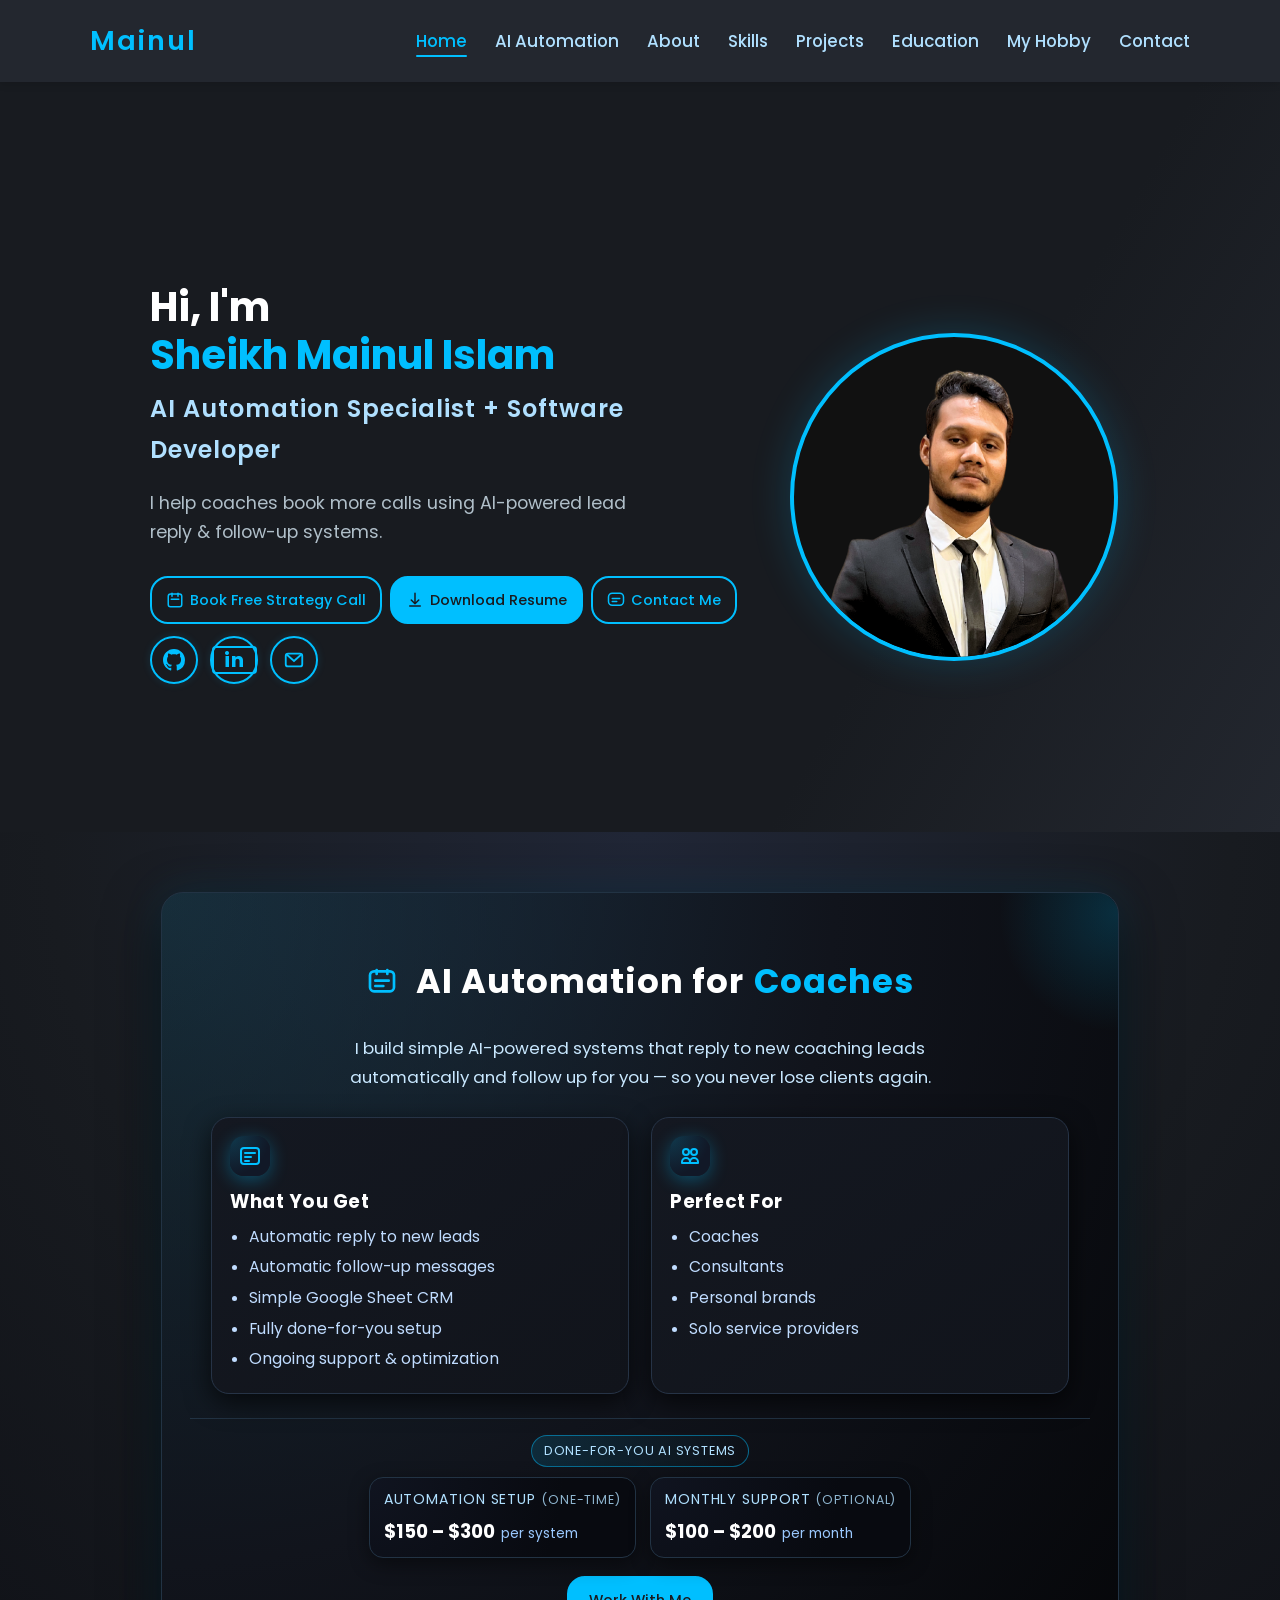
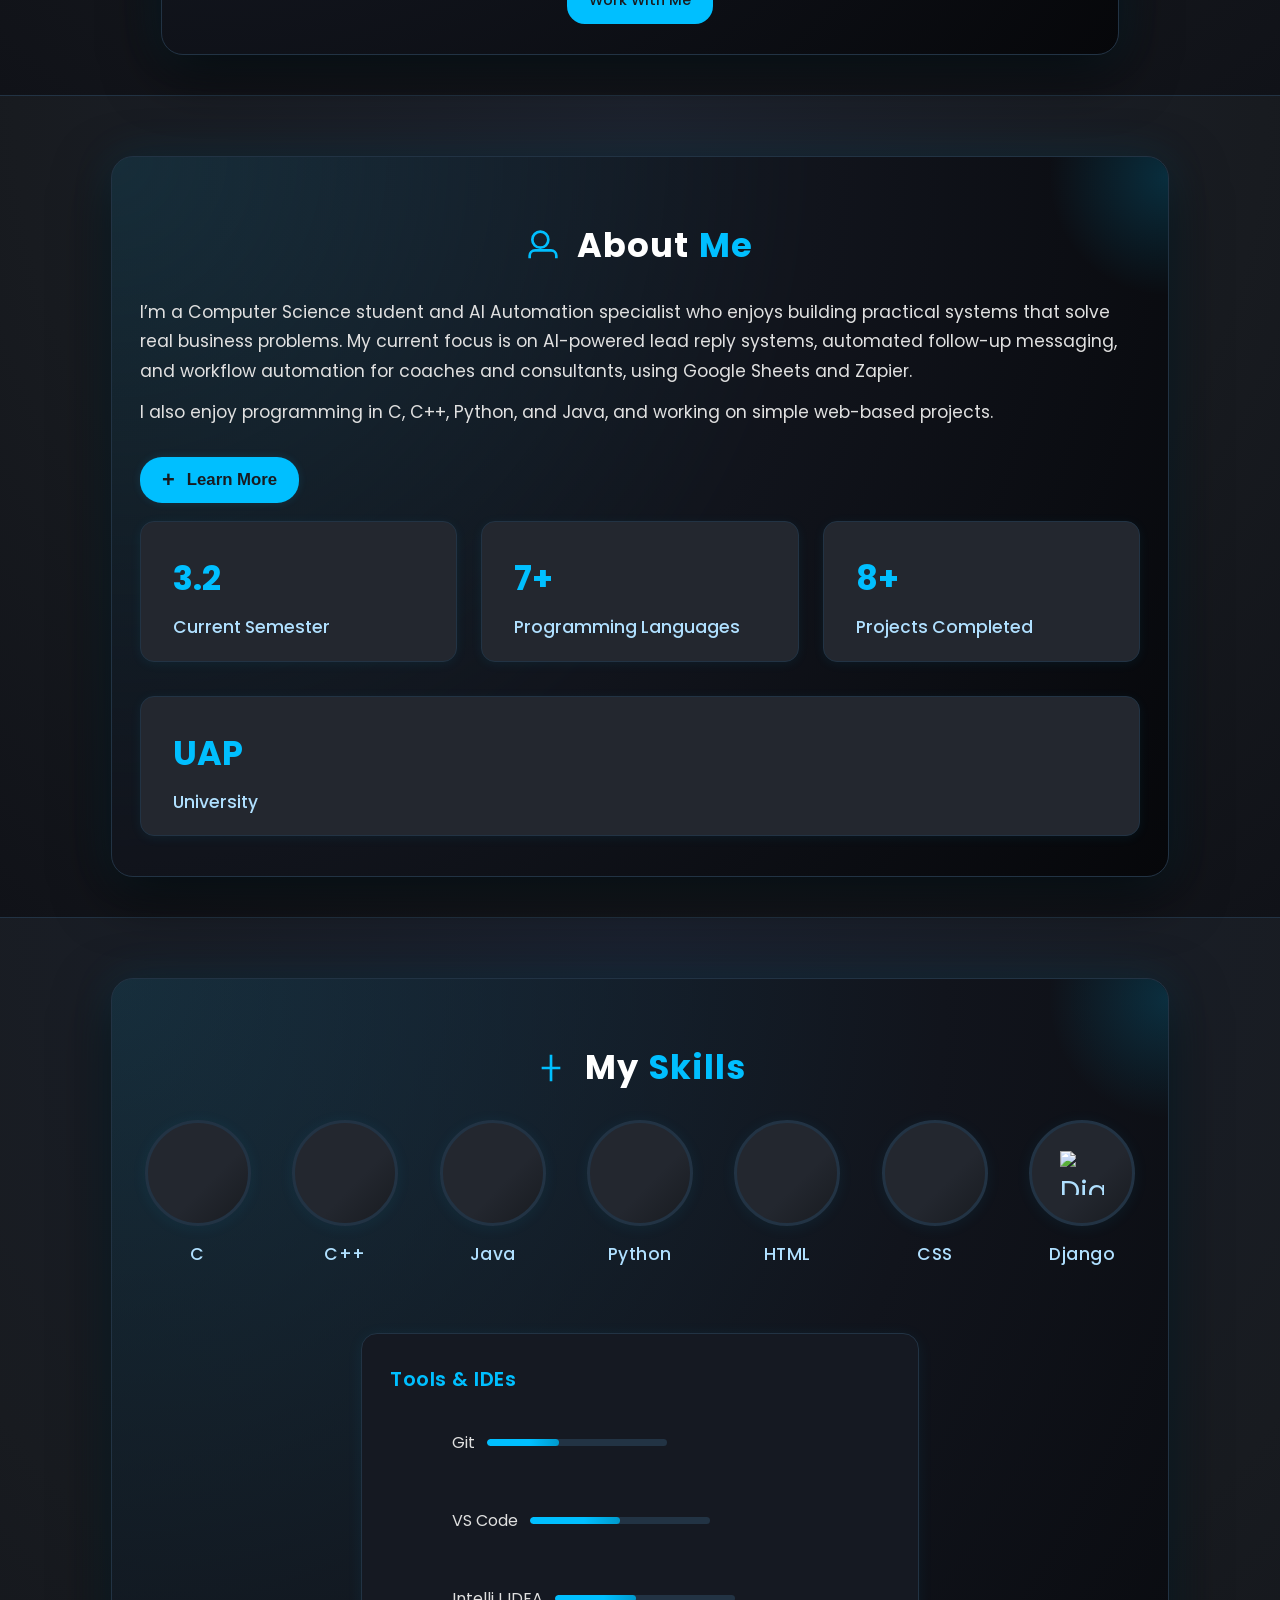
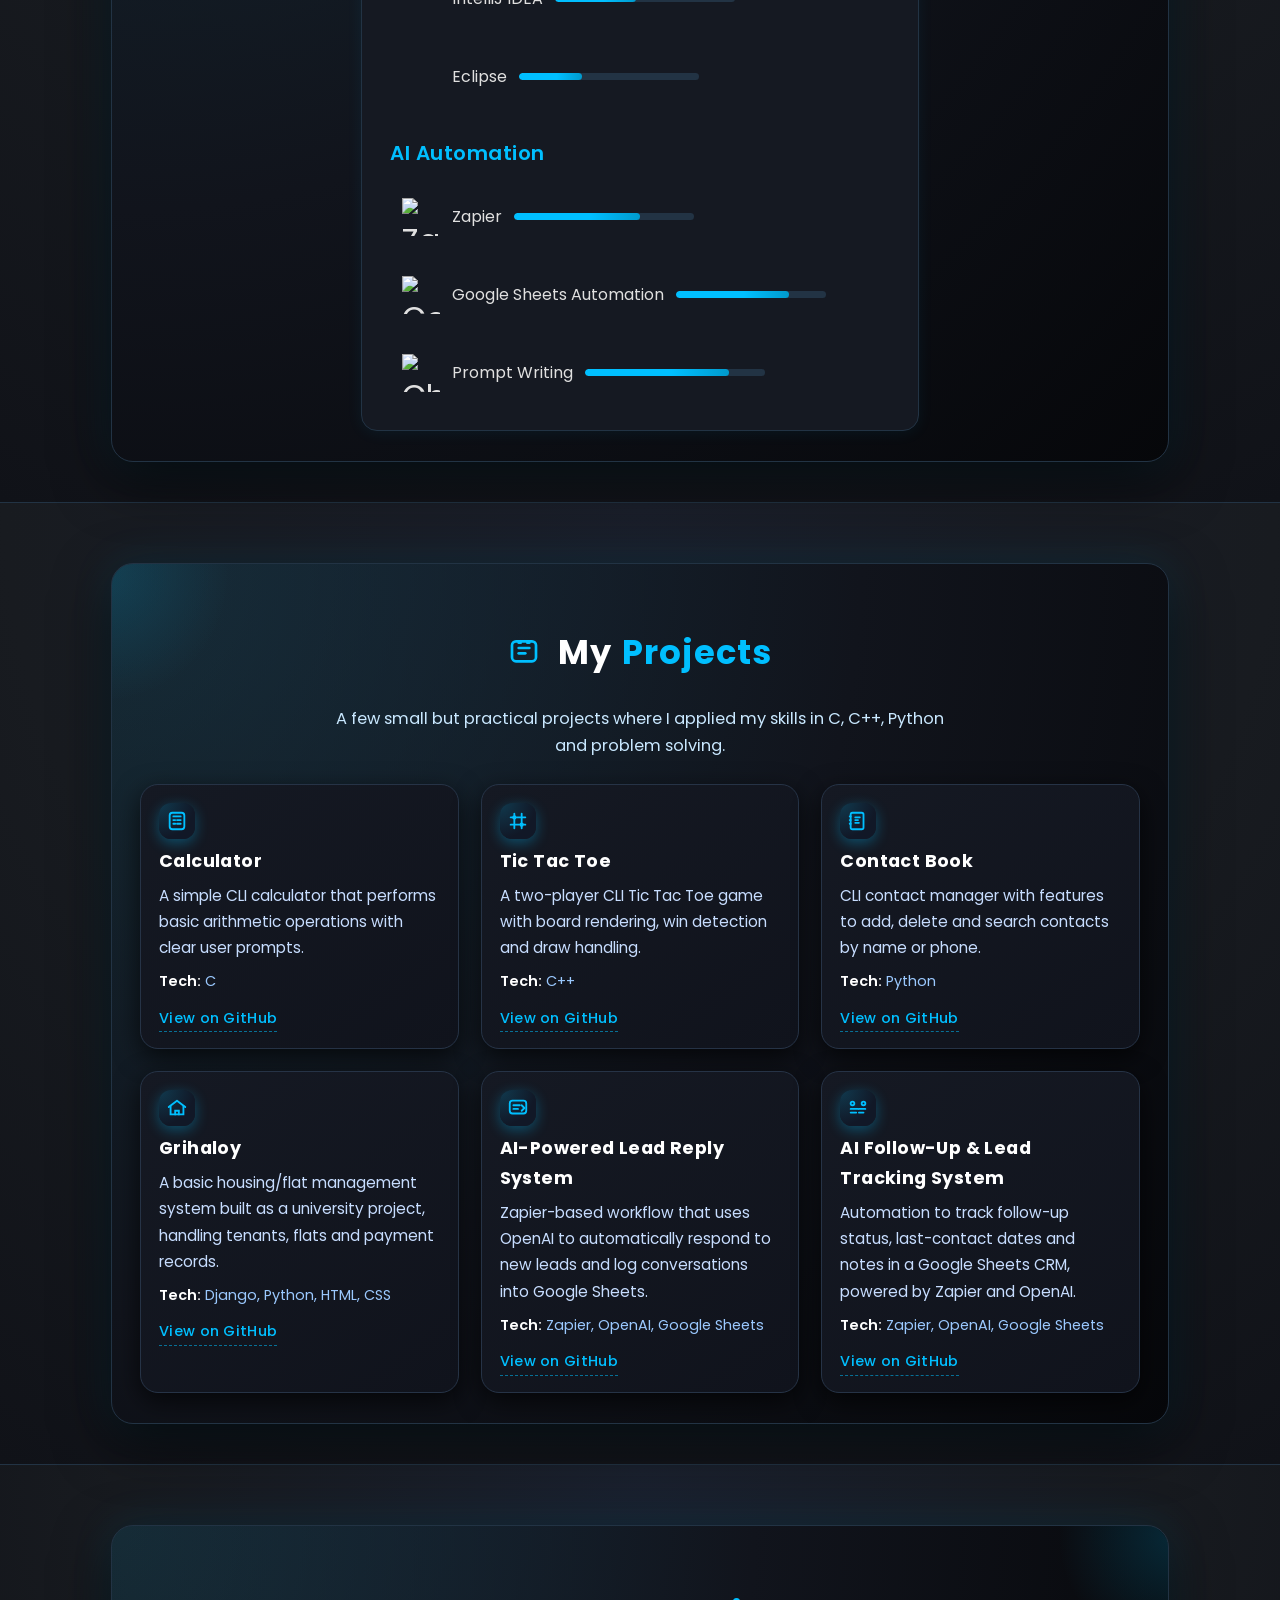
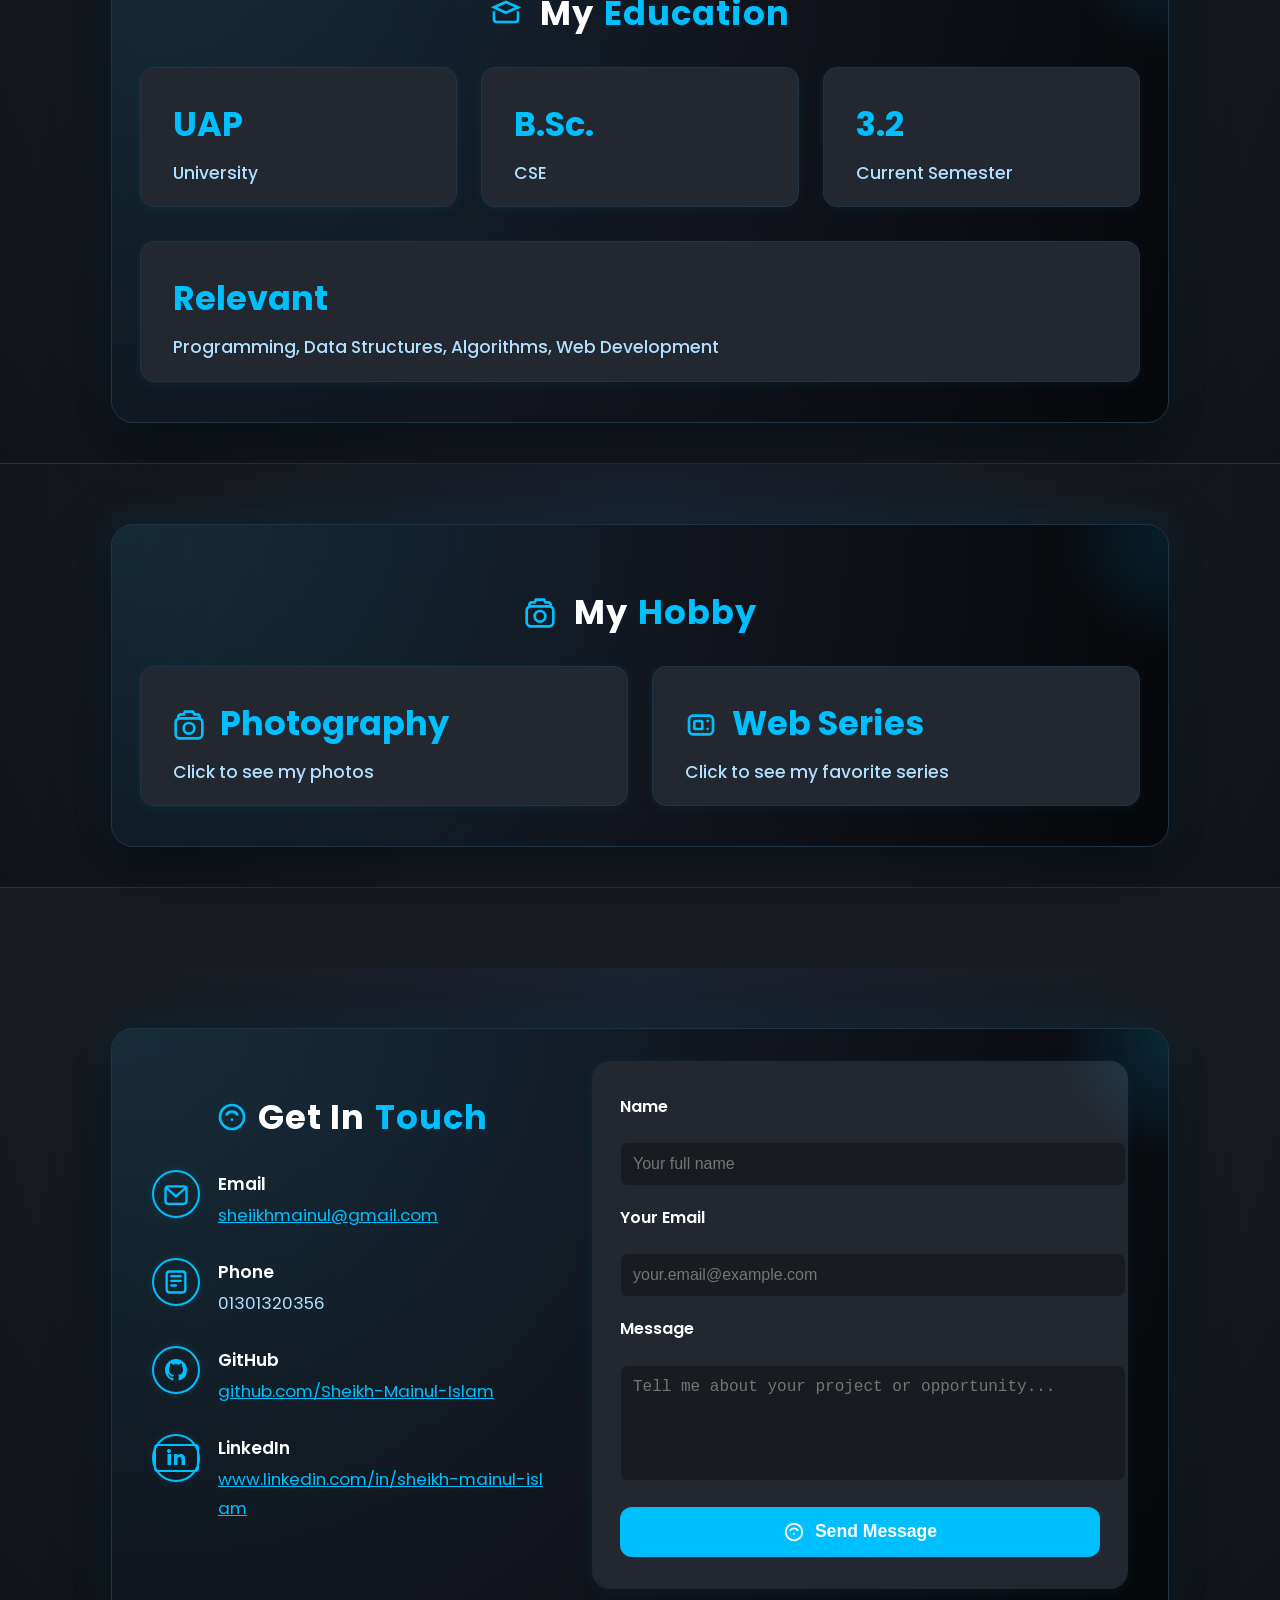
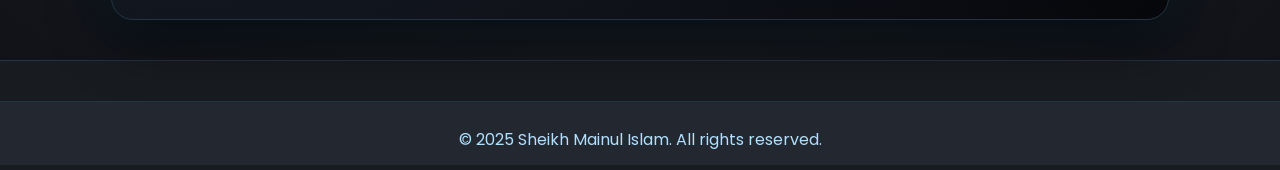
==== commit 48c9ad3f: "Update index.html" ====
--- a/index.html
+++ b/index.html
@@ -45,112 +45,112 @@
                     I help coaches book more calls using AI-powered lead reply &amp; follow-up systems.
                 </p>
 
-                <!-- HERO BUTTONS -->
-                <div class="hero-buttons">
-                    <!-- Book Free Strategy Call -->
-                    <a href="https://calendly.com/sheiikhmainul/30min"
-                       class="btn-outline btn-call"
-                       target="_blank"
-                       rel="noopener noreferrer">
-                        <span class="call-btn-icon">
-                            <svg width="18" height="18" fill="none" viewBox="0 0 24 24">
-                                <rect x="3" y="4" width="18" height="17" rx="3"
-                                      stroke="currentColor" stroke-width="2"/>
-                                <path d="M8 3v4" stroke="currentColor" stroke-width="2"
-                                      stroke-linecap="round"/>
-                                <path d="M16 3v4" stroke="currentColor" stroke-width="2"
-                                      stroke-linecap="round"/>
-                                <path d="M7 11h10" stroke="currentColor" stroke-width="2"
-                                      stroke-linecap="round"/>
-                            </svg>
-                        </span>
-                        <span>Book Free Strategy Call</span>
-                    </a>
-
-                    <!-- Download Resume -->
-                    <a href="resume.pdf" class="btn btn-resume" download>
-                        <span class="resume-icon">
-                            <svg width="18" height="18" fill="none" viewBox="0 0 24 24">
-                                <path d="M12 3v14m0 0l-5-5m5 5l5-5"
-                                      stroke="currentColor" stroke-width="2"
-                                      stroke-linecap="round" stroke-linejoin="round"/>
-                                <rect x="4" y="19" width="16" height="2" rx="1"
-                                      fill="currentColor"/>
-                            </svg>
-                        </span>
-                        <span class="resume-text">Download Resume</span>
-                    </a>
-
-                    <!-- Contact Me -->
-                    <a href="#contact" class="btn-outline btn-contact">
-                        <span class="contact-btn-icon">
-                            <svg width="18" height="18" fill="none" viewBox="0 0 24 24">
-                                <rect x="2" y="3" width="20" height="16" rx="5" fill="none"
-                                      stroke="currentColor" stroke-width="2"/>
-                                <path d="M7 10h10" stroke="currentColor" stroke-width="2"
-                                      stroke-linecap="round"/>
-                                <path d="M7 14h6" stroke="currentColor" stroke-width="2"
-                                      stroke-linecap="round"/>
-                            </svg>
-                        </span>
-                        <span>Contact Me</span>
-                    </a>
-                </div>
-
-                <!-- Socials -->
-                <div class="hero-socials">
-                    <!-- GitHub -->
-                    <a href="https://github.com/Sheikh-Mainul-Islam"
-                       class="btn-icon social-gh"
-                       target="_blank"
-                       rel="noopener noreferrer"
-                       title="GitHub">
-                        <svg class="github-svg" width="22" height="22"
-                             viewBox="0 0 16 16" aria-hidden="true">
-                            <path fill="currentColor"
-                                  d="M8 0C3.58 0 0 3.58 0 8c0 3.54 
-                                  2.29 6.53 5.47 7.59.4.07.55-.17.55-.38
-                                  0-.19-.01-.82-.01-1.49-2.01.37-2.53-.49-2.69-.94
-                                  -.09-.23-.48-.94-.82-1.13-.28-.15-.68-.52
-                                  -.01-.53.63-.01 1.08.58 1.23.82.72 1.21 1.87.87
-                                  2.33.66.07-.52.28-.87.51-1.07-1.78-.2-3.64-.89-3.64-3.95
-                                  0-.87.31-1.59.82-2.15-.08-.2-.36-1.02.08-2.12
-                                  0 0 .67-.21 2.2.82.64-.18 1.32-.27 2-.27.68 0 1.36.09
-                                  2 .27 1.53-1.04 2.2-.82 2.2-.82.44 1.1.16 1.92.08 2.12
-                                  .51.56.82 1.27.82 2.15 0 3.07-1.87 3.75-3.65 3.95
-                                  .29.25.54.73.54 1.48 0 1.07-.01 1.93-.01 2.19
-                                  0 .21.15.46.55.38A8.013 8.013 0 0 0 16 8
-                                  c0-4.42-3.58-8-8-8z"/>
+            <!-- HERO BUTTONS -->
+            <div class="hero-buttons">
+                <!-- Book Free Strategy Call -->
+                <a href="https://calendly.com/sheiikhmainul/30min"
+                   class="btn-outline btn-call"
+                   target="_blank"
+                   rel="noopener noreferrer">
+                    <span class="call-btn-icon">
+                        <svg width="18" height="18" fill="none" viewBox="0 0 24 24">
+                            <rect x="3" y="4" width="18" height="17" rx="3"
+                                  stroke="currentColor" stroke-width="2"/>
+                            <path d="M8 3v4" stroke="currentColor" stroke-width="2"
+                                  stroke-linecap="round"/>
+                            <path d="M16 3v4" stroke="currentColor" stroke-width="2"
+                                  stroke-linecap="round"/>
+                            <path d="M7 11h10" stroke="currentColor" stroke-width="2"
+                                  stroke-linecap="round"/>
                         </svg>
-                    </a>
-
-                    <!-- LinkedIn -->
-                    <a href="https://www.linkedin.com/in/sheikh-mainul-islam"
-                       class="btn-icon social-in"
-                       target="_blank"
-                       rel="noopener noreferrer"
-                       title="LinkedIn">
-                        <span class="linkedin-icon">in</span>
-                    </a>
-
-                    <!-- Email -->
-                    <a href="https://mail.google.com/mail/?view=cm&fs=1&to=sheiikhmainul@gmail.com"
-                       class="btn-icon social-mail"
-                       title="Email"
-                       target="_blank"
-                       rel="noopener noreferrer">
-                        <svg width="22" height="22" fill="none" viewBox="0 0 24 24">
-                            <rect x="3" y="5" width="18" height="14" rx="2.5"
+                    </span>
+                    <span>Book Free Strategy Call</span>
+                </a>
+
+                <!-- Download Resume -->
+                <a href="resume.pdf" class="btn btn-resume" download>
+                    <span class="resume-icon">
+                        <svg width="18" height="18" fill="none" viewBox="0 0 24 24">
+                            <path d="M12 3v14m0 0l-5-5m5 5l5-5"
+                                  stroke="currentColor" stroke-width="2"
+                                  stroke-linecap="round" stroke-linejoin="round"/>
+                            <rect x="4" y="19" width="16" height="2" rx="1"
+                                  fill="currentColor"/>
+                        </svg>
+                    </span>
+                    <span class="resume-text">Download Resume</span>
+                </a>
+
+                <!-- Contact Me -->
+                <a href="#contact" class="btn-outline btn-contact">
+                    <span class="contact-btn-icon">
+                        <svg width="18" height="18" fill="none" viewBox="0 0 24 24">
+                            <rect x="2" y="3" width="20" height="16" rx="5" fill="none"
                                   stroke="currentColor" stroke-width="2"/>
-                            <path d="M4 6l8 7 8-7" stroke="currentColor" stroke-width="2"/>
+                            <path d="M7 10h10" stroke="currentColor" stroke-width="2"
+                                  stroke-linecap="round"/>
+                            <path d="M7 14h6" stroke="currentColor" stroke-width="2"
+                                  stroke-linecap="round"/>
                         </svg>
-                    </a>
-                </div>
+                    </span>
+                    <span>Contact Me</span>
+                </a>
             </div>
 
-            <div class="hero-image">
-                <img src="profile-neon.png" alt="Sheikh Mainul Islam" class="profile-img">
+            <!-- Socials -->
+            <div class="hero-socials">
+                <!-- GitHub -->
+                <a href="https://github.com/Sheikh-Mainul-Islam"
+                   class="btn-icon social-gh"
+                   target="_blank"
+                   rel="noopener noreferrer"
+                   title="GitHub">
+                    <svg class="github-svg" width="22" height="22"
+                         viewBox="0 0 16 16" aria-hidden="true">
+                        <path fill="currentColor"
+                              d="M8 0C3.58 0 0 3.58 0 8c0 3.54 
+                              2.29 6.53 5.47 7.59.4.07.55-.17.55-.38
+                              0-.19-.01-.82-.01-1.49-2.01.37-2.53-.49-2.69-.94
+                              -.09-.23-.48-.94-.82-1.13-.28-.15-.68-.52
+                              -.01-.53.63-.01 1.08.58 1.23.82.72 1.21 1.87.87
+                              2.33.66.07-.52.28-.87.51-1.07-1.78-.2-3.64-.89-3.64-3.95
+                              0-.87.31-1.59.82-2.15-.08-.2-.36-1.02.08-2.12
+                              0 0 .67-.21 2.2.82.64-.18 1.32-.27 2-.27.68 0 1.36.09
+                              2 .27 1.53-1.04 2.2-.82 2.2-.82.44 1.1.16 1.92.08 2.12
+                              .51.56.82 1.27.82 2.15 0 3.07-1.87 3.75-3.65 3.95
+                              .29.25.54.73.54 1.48 0 1.07-.01 1.93-.01 2.19
+                              0 .21.15.46.55.38A8.013 8.013 0 0 0 16 8
+                              c0-4.42-3.58-8-8-8z"/>
+                    </svg>
+                </a>
+
+                <!-- LinkedIn -->
+                <a href="https://www.linkedin.com/in/sheikh-mainul-islam"
+                   class="btn-icon social-in"
+                   target="_blank"
+                   rel="noopener noreferrer"
+                   title="LinkedIn">
+                    <span class="linkedin-icon">in</span>
+                </a>
+
+                <!-- Email -->
+                <a href="https://mail.google.com/mail/?view=cm&fs=1&to=sheiikhmainul@gmail.com"
+                   class="btn-icon social-mail"
+                   title="Email"
+                   target="_blank"
+                   rel="noopener noreferrer">
+                    <svg width="22" height="22" fill="none" viewBox="0 0 24 24">
+                        <rect x="3" y="5" width="18" height="14" rx="2.5"
+                              stroke="currentColor" stroke-width="2"/>
+                        <path d="M4 6l8 7 8-7" stroke="currentColor" stroke-width="2"/>
+                    </svg>
+                </a>
             </div>
+        </div>
+
+        <div class="hero-image">
+            <img src="profile-neon.png" alt="Sheikh Mainul Islam" class="profile-img">
+        </div>
         </div>
     </section>
 
@@ -279,16 +279,16 @@
                             About <span class="highlight">Me</span>
                         </h2>
 
+                        <!-- UPDATED About Me text -->
                         <p>
                             I’m a Computer Science student and AI Automation specialist who enjoys building
-                            practical systems that solve real business problems. My current focus is on AI
-                            lead reply systems, automated follow-up messaging, and workflow automation for
-                            coaches and consultants, with a strong emphasis on Google Sheets and Zapier
-                            automation.
+                            practical systems that solve real business problems. My current focus is on
+                            AI-powered lead reply systems, automated follow-up messaging, and workflow
+                            automation for coaches and consultants, using Google Sheets and Zapier.
                         </p>
                         <p>
-                            Alongside automation, I enjoy programming in C, C++, Python, and Java, and
-                            working on simple web-based projects.
+                            I also enjoy programming in C, C++, Python, and Java, and working on simple
+                            web-based projects.
                         </p>
 
                         <button type="button" class="about-learnmore-btn" id="aboutLearnMoreBtn">
@@ -408,7 +408,7 @@
                         <div class="percent"></div>
                     </div>
 
-                    <!-- Django moved to last -->
+                    <!-- Django last -->
                     <div class="circle-skill skill-hover" tabindex="0" data-percent="40%">
                         <div class="circular-progress modern-skill">
                             <span class="icon icon-django">
@@ -657,7 +657,7 @@
                         </a>
                     </div>
 
-                    <!-- AI Lead Autoresponder -->
+                    <!-- AI-Powered Lead Reply System (project 5) -->
                     <div class="project-card-modern">
                         <div class="project-card-icon">
                             <svg width="22" height="22" fill="none" viewBox="0 0 24 24">
@@ -671,7 +671,7 @@
                                       stroke-linecap="round" stroke-linejoin="round"/>
                             </svg>
                         </div>
-                        <h3 class="project-card-title">AI Lead Autoresponder</h3>
+                        <h3 class="project-card-title">AI-Powered Lead Reply System</h3>
                         <p class="project-card-desc">
                             Zapier-based workflow that uses OpenAI to automatically respond to new leads
                             and log conversations into Google Sheets.
@@ -686,7 +686,7 @@
                         </a>
                     </div>
 
-                    <!-- AI Follow-up Status Tracker -->
+                    <!-- AI Follow-Up & Lead Tracking System (project 6) -->
                     <div class="project-card-modern">
                         <div class="project-card-icon">
                             <svg width="22" height="22" fill="none" viewBox="0 0 24 24">
@@ -702,7 +702,7 @@
                                       stroke-linecap="round"/>
                             </svg>
                         </div>
-                        <h3 class="project-card-title">AI Follow-up Status Tracker</h3>
+                        <h3 class="project-card-title">AI Follow-Up & Lead Tracking System</h3>
                         <p class="project-card-desc">
                             Automation to track follow-up status, last-contact dates and notes in a Google
                             Sheets CRM, powered by Zapier and OpenAI.
@@ -1012,6 +1012,15 @@
     <!-- Scripts -->
     <script>
         document.addEventListener("DOMContentLoaded", function () {
+            /* ====== Nav active state on click ====== */
+            const navLinks = document.querySelectorAll('nav ul li a');
+            navLinks.forEach(link => {
+                link.addEventListener('click', function () {
+                    navLinks.forEach(l => l.classList.remove('active'));
+                    this.classList.add('active');
+                });
+            });
+
             /* ====== Skill circles: show % on hover/focus ====== */
             document.querySelectorAll('.circle-skill').forEach(function (skill) {
                 const percentEl = skill.querySelector('.percent');
@@ -1032,7 +1041,7 @@
                 skill.addEventListener('blur', hide);
             });
 
-            /* ====== Tools rows: show % on hover/focus ====== */
+            /* ====== Tool rows: show % on hover/focus ====== */
             document.querySelectorAll('.tool-row').forEach(function (tool) {
                 const percentEl = tool.querySelector('.tool-percent');
                 const value = tool.getAttribute('data-percent') || '';
@@ -1108,6 +1117,7 @@
             const hobbyGalleryModalClose = document.getElementById('hobbyGalleryModalClose');
             const hobbyGalleryModalTitle = document.getElementById('hobbyGalleryModalTitle');
             const hobbyGalleryModalContent = document.getElementById('hobbyGalleryModalContent');
+
             const photographyCard = document.getElementById('photographyCard');
             const webseriesCard = document.getElementById('webseriesCard');
 
@@ -1249,8 +1259,8 @@
                 showPhoto();
             }
 
-            const photographyCardEl = document.getElementById('photographyCard');
-            const webseriesCardEl = document.getElementById('webseriesCard');
+            const photographyCardEl = photographyCard;
+            const webseriesCardEl = webseriesCard;
 
             if (photographyCardEl) {
                 photographyCardEl.addEventListener('click', () => openHobbyGallery('photography'));
@@ -1264,9 +1274,6 @@
                     if (e.key === 'Enter' || e.key === ' ') openHobbyGallery('webseries');
                 });
             }
-
-            const hobbyGalleryModalClose = document.getElementById('hobbyGalleryModalClose');
-            const hobbyGalleryModalBg = document.getElementById('hobbyGalleryModalBg');
 
             if (hobbyGalleryModalClose && hobbyGalleryModalBg) {
                 hobbyGalleryModalClose.addEventListener('click', closeHobbyGallery);
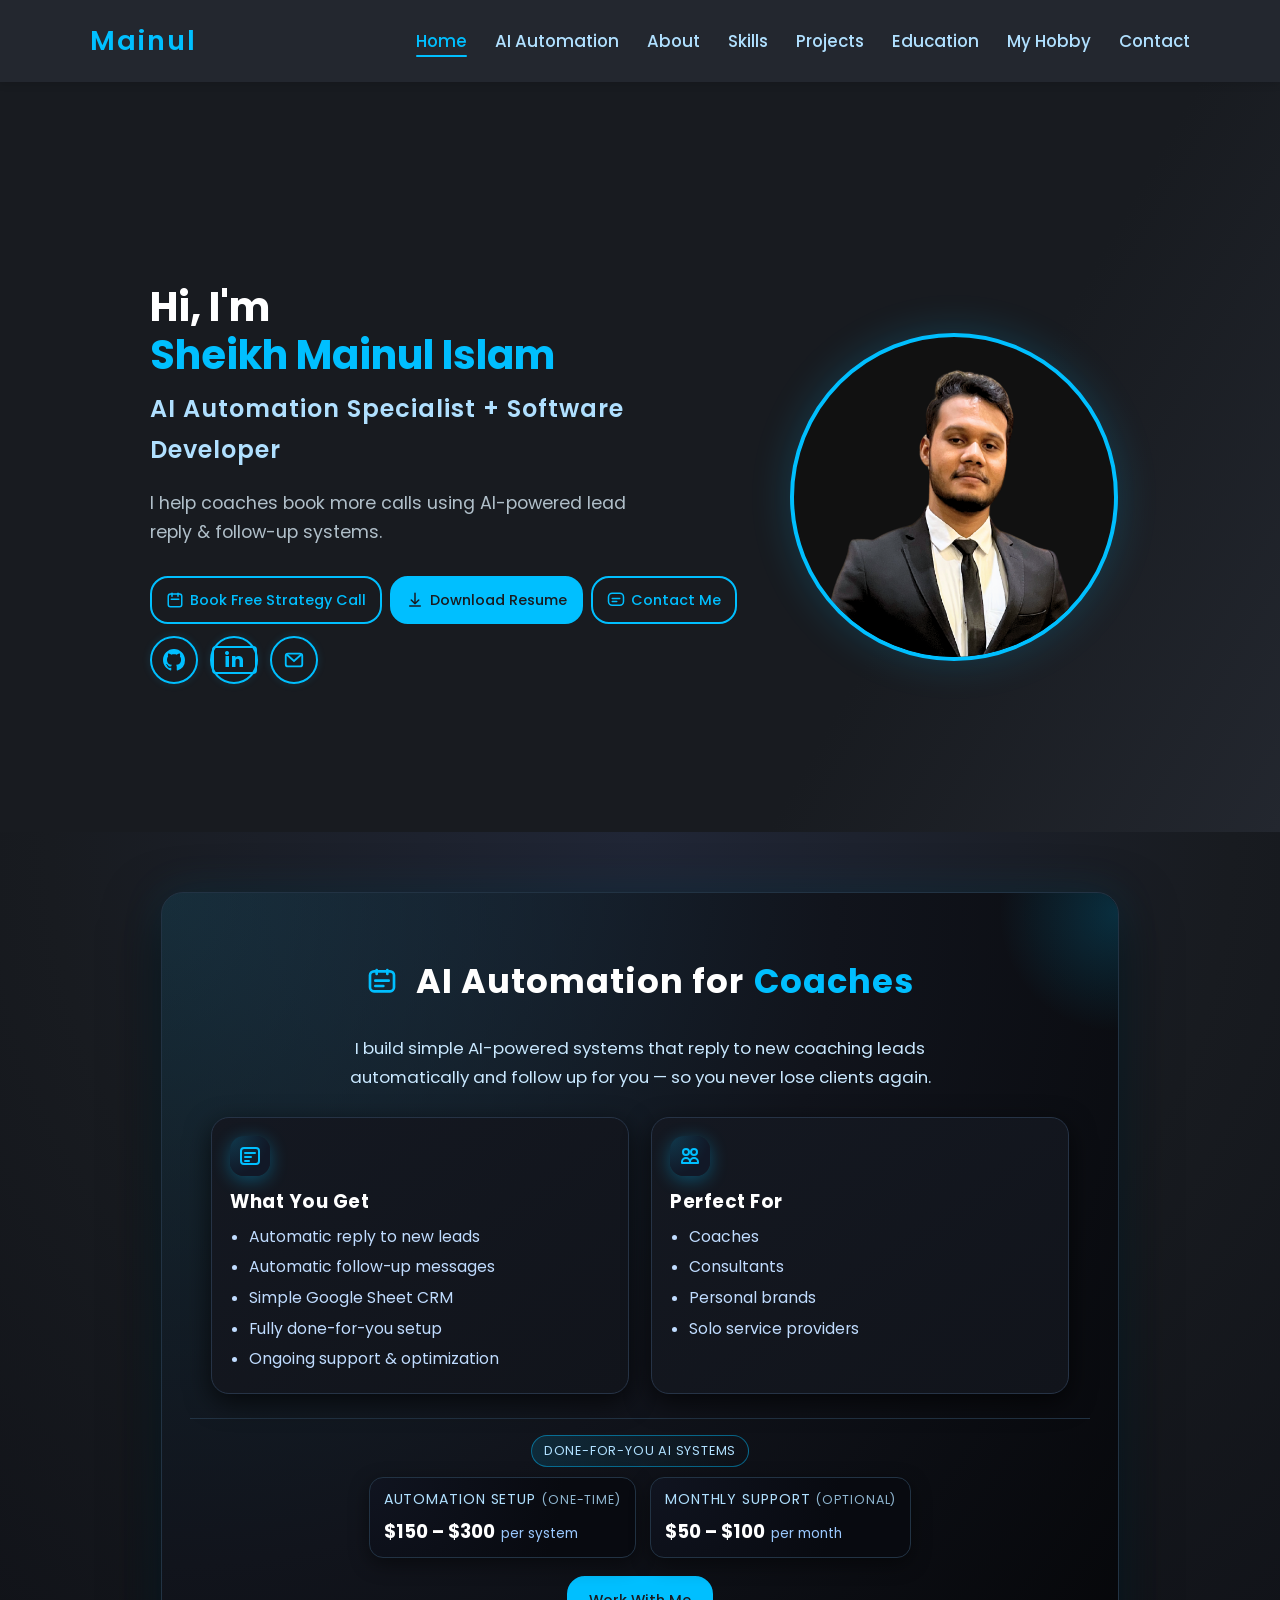
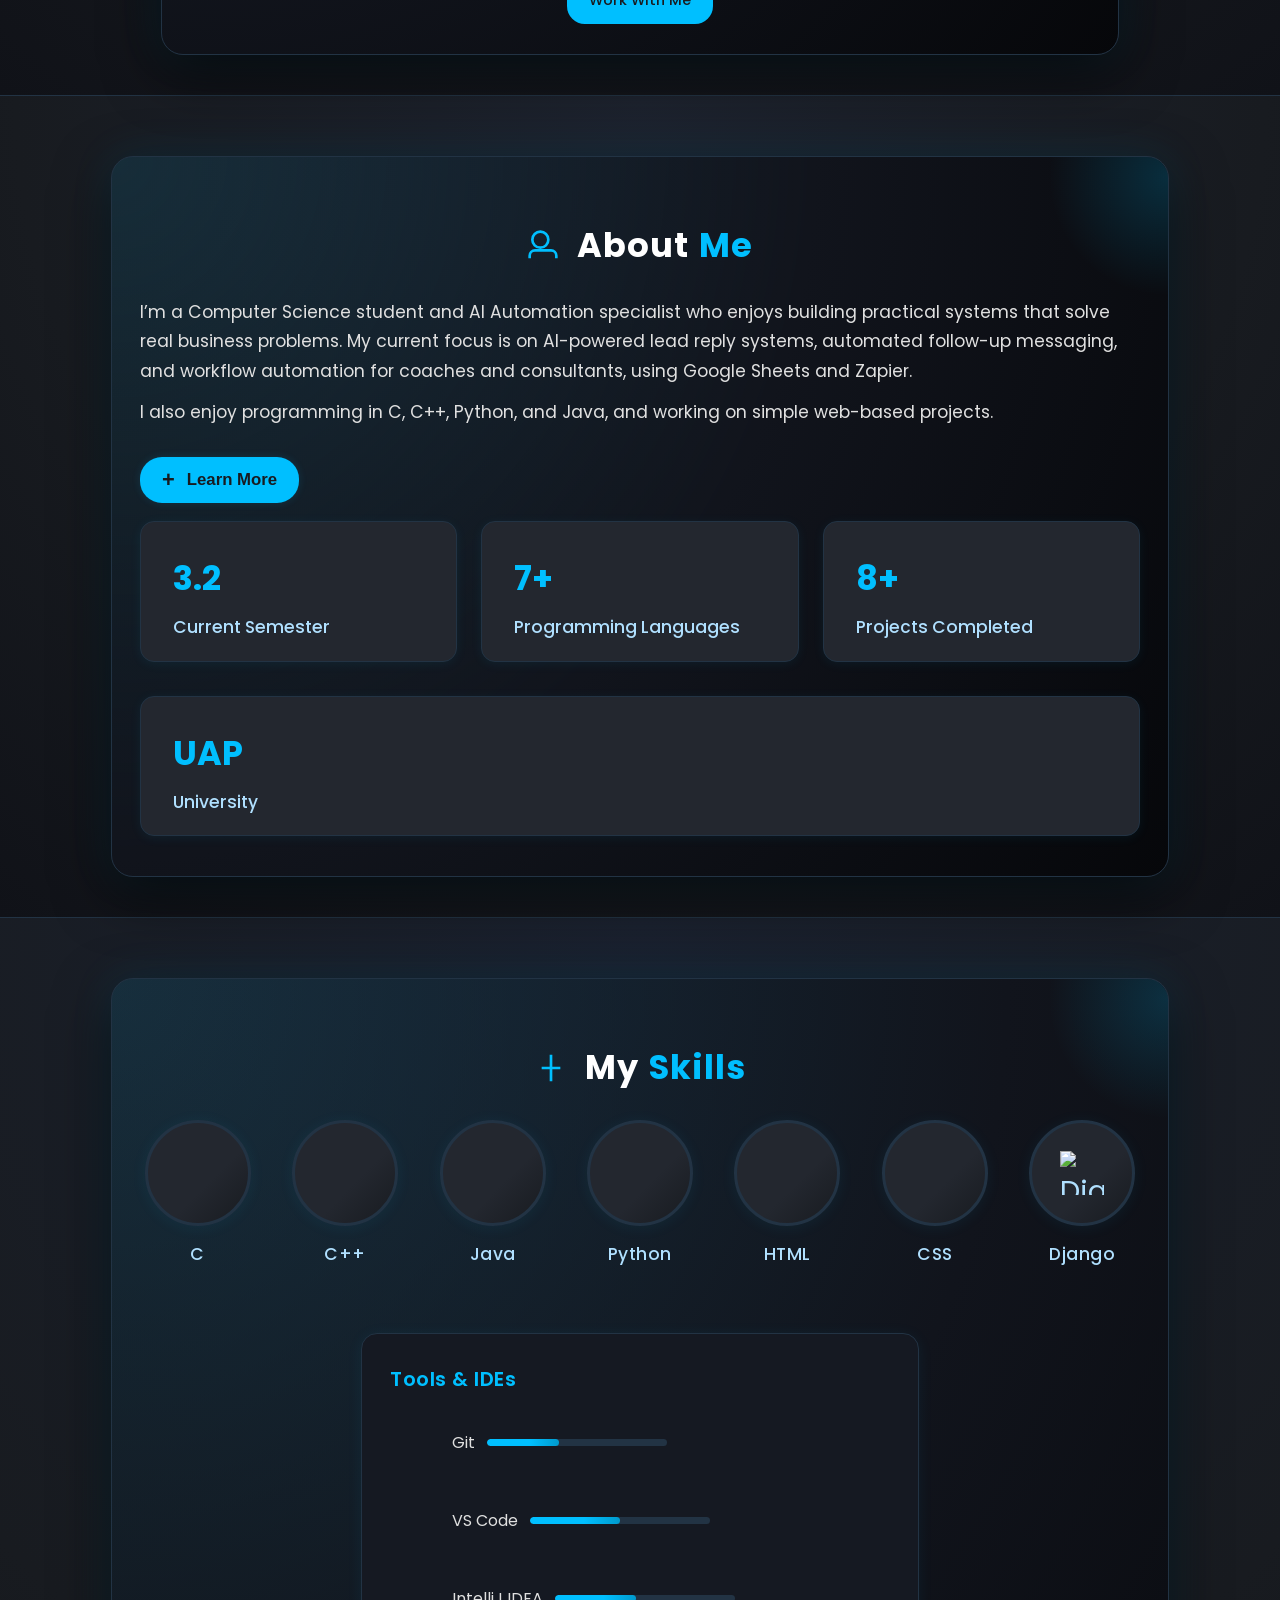
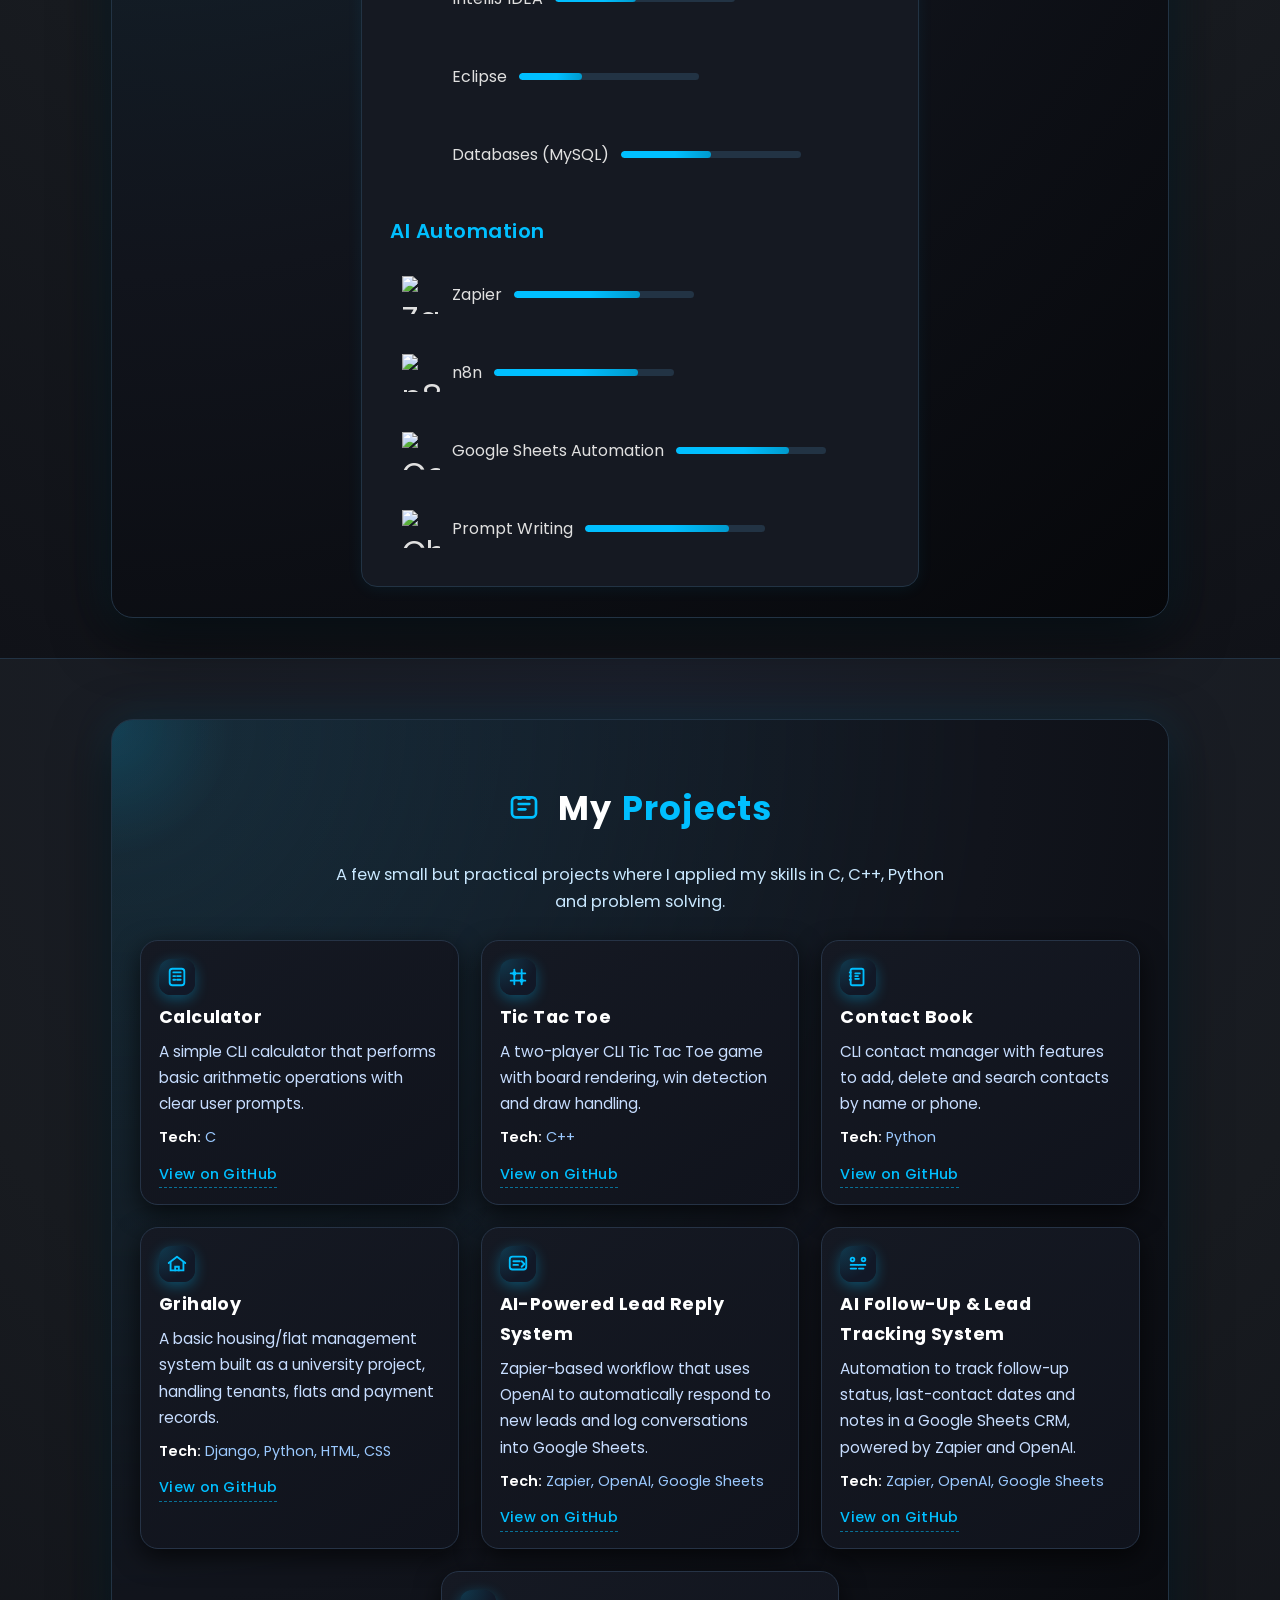
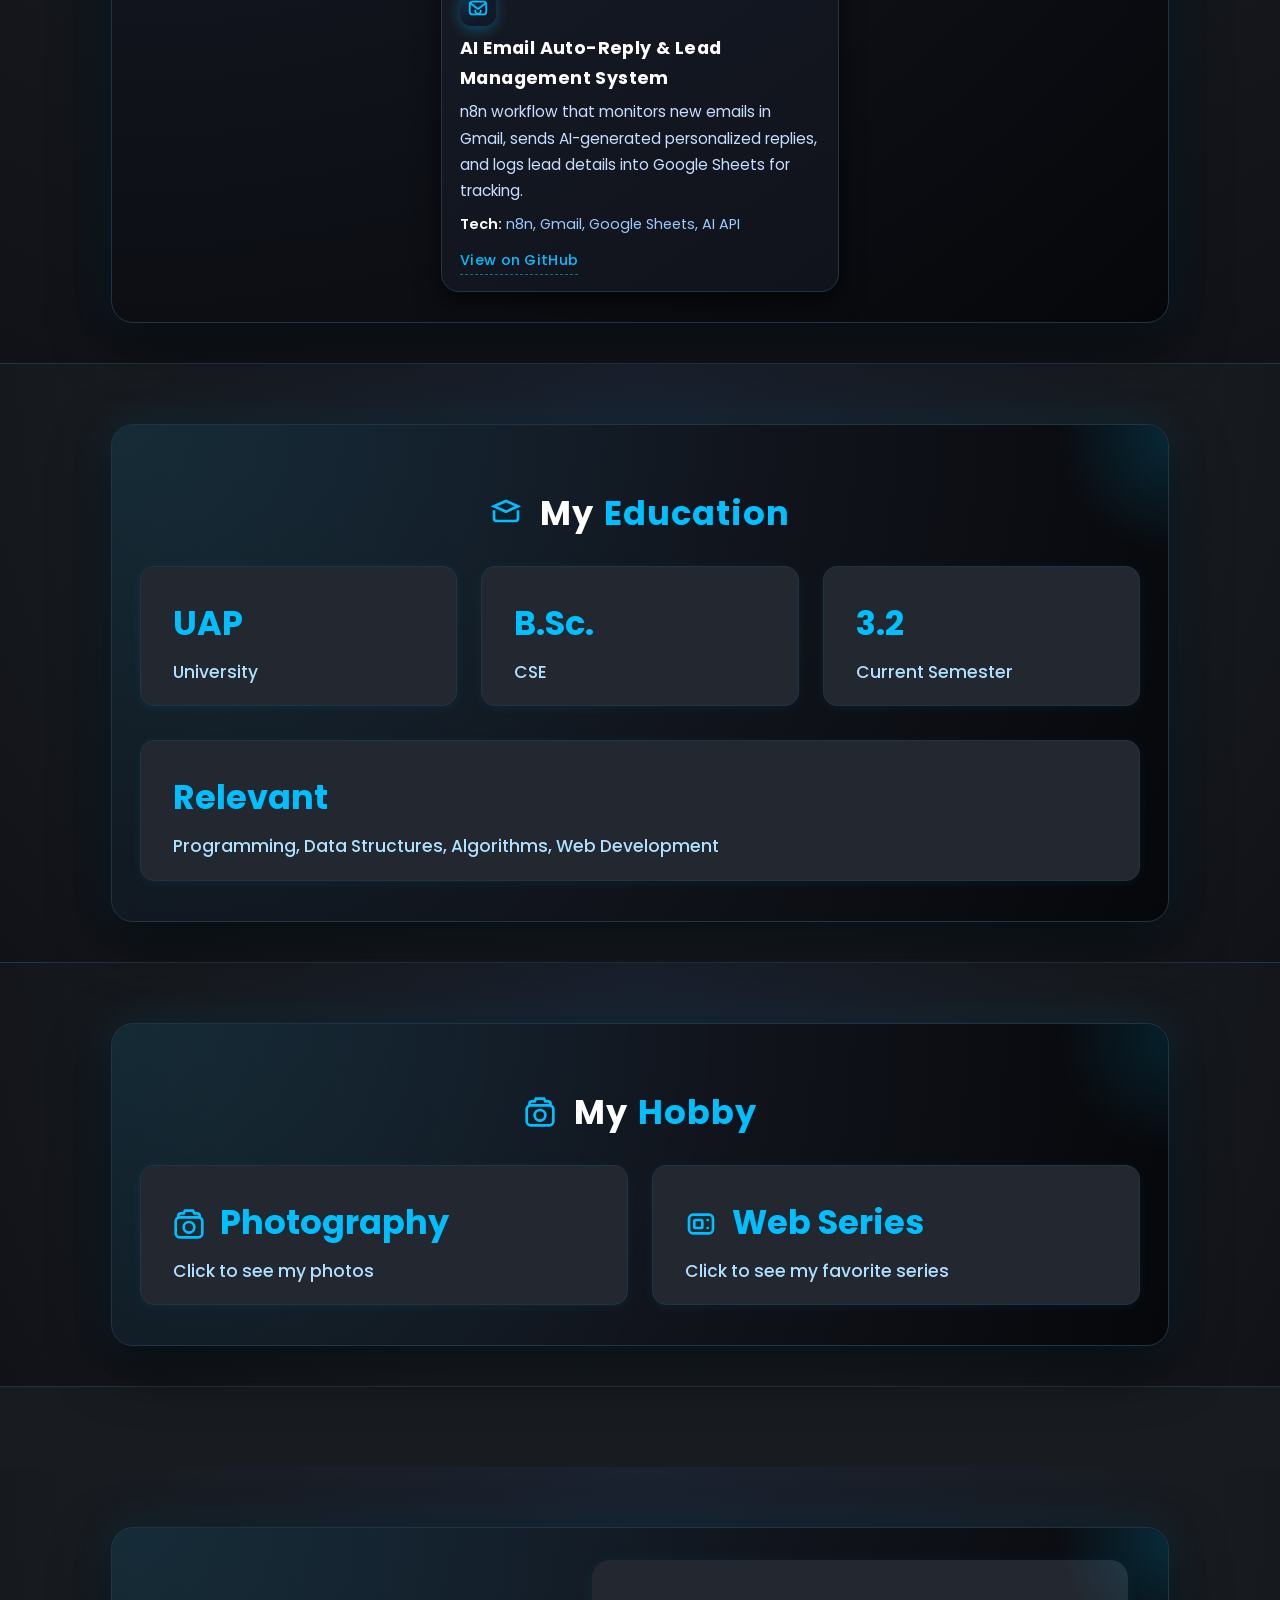
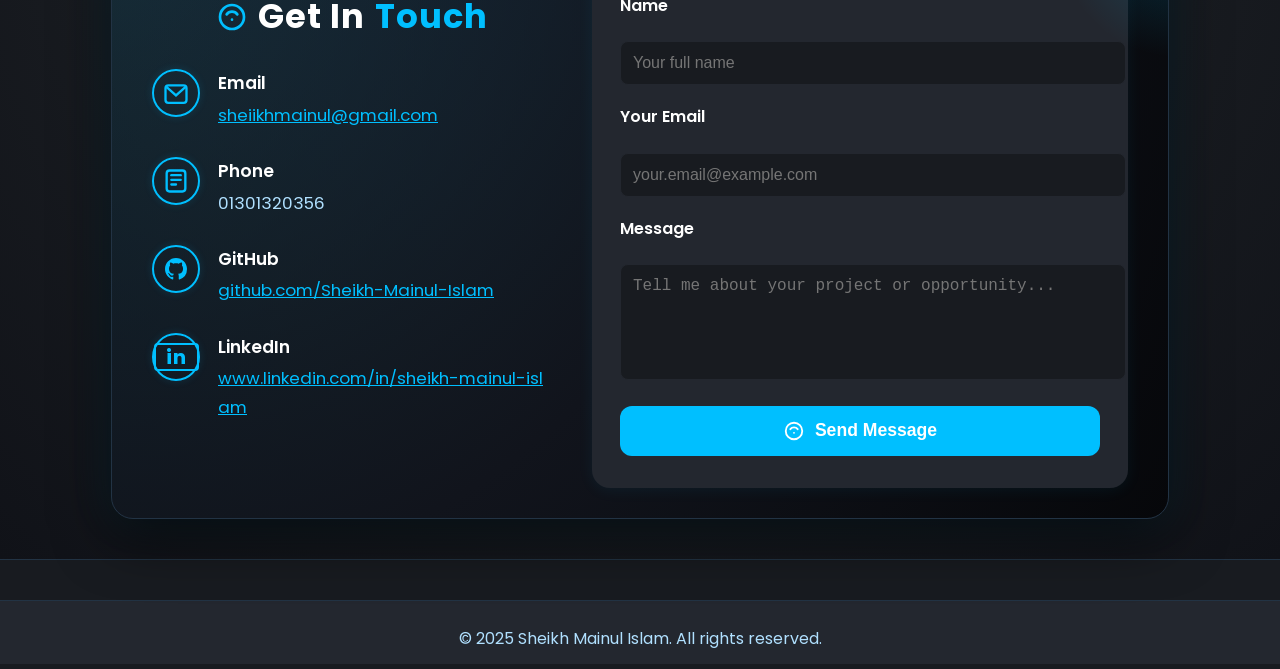
==== commit 1f93e9d7: "Update index.html" ====
--- a/index.html
+++ b/index.html
@@ -1,3 +1,4 @@
+<!-- index.html -->
 <!DOCTYPE html>
 <html lang="en">
 <head>
@@ -248,7 +249,7 @@
                                 Monthly Support <span>(Optional)</span>
                             </div>
                             <div class="automation-price-main">
-                                <span class="automation-price">$100 – $200</span>
+                                <span class="automation-price">$50 – $100</span>
                                 <span class="automation-price-note">per month</span>
                             </div>
                         </div>
@@ -279,7 +280,6 @@
                             About <span class="highlight">Me</span>
                         </h2>
 
-                        <!-- UPDATED About Me text -->
                         <p>
                             I’m a Computer Science student and AI Automation specialist who enjoys building
                             practical systems that solve real business problems. My current focus is on
@@ -461,6 +461,15 @@
                         <span class="tool-percent tool-percent-effect"></span>
                     </div>
 
+                    <div class="tool-row tool-hover" tabindex="0" data-percent="50%">
+                        <i class="devicon-mysql-plain colored icon-img-large"></i>
+                        <span class="tool-name">Databases (MySQL)</span>
+                        <div class="tool-bar-bg">
+                            <div class="tool-bar-fill" style="width:50%"></div>
+                        </div>
+                        <span class="tool-percent tool-percent-effect"></span>
+                    </div>
+
                     <!-- AI Automation tools -->
                     <div class="tools-title" style="margin-top: 10px;">AI Automation</div>
 
@@ -472,6 +481,18 @@
                         <span class="tool-name">Zapier</span>
                         <div class="tool-bar-bg">
                             <div class="tool-bar-fill" style="width:70%"></div>
+                        </div>
+                        <span class="tool-percent tool-percent-effect"></span>
+                    </div>
+
+                    <div class="tool-row tool-hover" tabindex="0" data-percent="80%">
+                        <span class="icon-img-large">
+                            <img src="https://cdn.simpleicons.org/n8n/ff6a00"
+                                 alt="n8n logo">
+                        </span>
+                        <span class="tool-name">n8n</span>
+                        <div class="tool-bar-bg">
+                            <div class="tool-bar-fill" style="width:80%"></div>
                         </div>
                         <span class="tool-percent tool-percent-effect"></span>
                     </div>
@@ -711,6 +732,35 @@
                             <span>Tech:</span> Zapier, OpenAI, Google Sheets
                         </p>
                         <a href="https://github.com/Sheikh-Mainul-Islam/ai-followup-status-tracker"
+                           target="_blank" rel="noopener noreferrer"
+                           class="project-link-modern">
+                            View on GitHub
+                        </a>
+                    </div>
+
+                    <!-- AI Email Auto-Reply & Lead Management System (project 7) -->
+                    <div class="project-card-modern">
+                        <div class="project-card-icon">
+                            <svg width="22" height="22" fill="none" viewBox="0 0 24 24">
+                                <rect x="3" y="5" width="18" height="14" rx="3"
+                                      stroke="#00bfff" stroke-width="2"/>
+                                <path d="M4 7l8 6 8-6"
+                                      stroke="#00bfff" stroke-width="2"
+                                      stroke-linecap="round" stroke-linejoin="round"/>
+                                <path d="M9 15c0 2 1.5 3.5 3 3.5s3-1.5 3-3.5"
+                                      stroke="#00bfff" stroke-width="2"
+                                      stroke-linecap="round"/>
+                            </svg>
+                        </div>
+                        <h3 class="project-card-title">AI Email Auto-Reply & Lead Management System</h3>
+                        <p class="project-card-desc">
+                            n8n workflow that monitors new emails in Gmail, sends AI-generated personalized
+                            replies, and logs lead details into Google Sheets for tracking.
+                        </p>
+                        <p class="project-card-tech">
+                            <span>Tech:</span> n8n, Gmail, Google Sheets, AI API
+                        </p>
+                        <a href="https://github.com/Sheikh-Mainul-Islam/ai-email-auto-reply-system"
                            target="_blank" rel="noopener noreferrer"
                            class="project-link-modern">
                             View on GitHub
@@ -1021,6 +1071,48 @@
                 });
             });
 
+            /* ====== Scroll spy: highlight nav based on scroll position ====== */
+            const sections = document.querySelectorAll('section[id]');
+
+            function onScroll() {
+                const scrollPos = window.scrollY + 130; // adjust for sticky nav height
+                let currentId = '';
+
+                sections.forEach(sec => {
+                    const top = sec.offsetTop;
+                    const height = sec.offsetHeight;
+                    if (scrollPos >= top && scrollPos < top + height) {
+                        currentId = sec.id;
+                    }
+                });
+
+                if (currentId) {
+                    navLinks.forEach(link => {
+                        const href = link.getAttribute('href');
+                        if (href === `#${currentId}`) {
+                            link.classList.add('active');
+                        } else {
+                            link.classList.remove('active');
+                        }
+                    });
+                }
+            }
+
+            window.addEventListener('scroll', onScroll);
+            onScroll();
+
+            /* ====== Make entire project card clickable to GitHub ====== */
+            const projectCards = document.querySelectorAll('.project-card-modern');
+            projectCards.forEach(card => {
+                const link = card.querySelector('.project-link-modern');
+                if (!link) return;
+                card.style.cursor = 'pointer';
+                card.addEventListener('click', function (e) {
+                    if (e.target.closest('a.project-link-modern')) return;
+                    window.open(link.href, '_blank');
+                });
+            });
+
             /* ====== Skill circles: show % on hover/focus ====== */
             document.querySelectorAll('.circle-skill').forEach(function (skill) {
                 const percentEl = skill.querySelector('.percent');
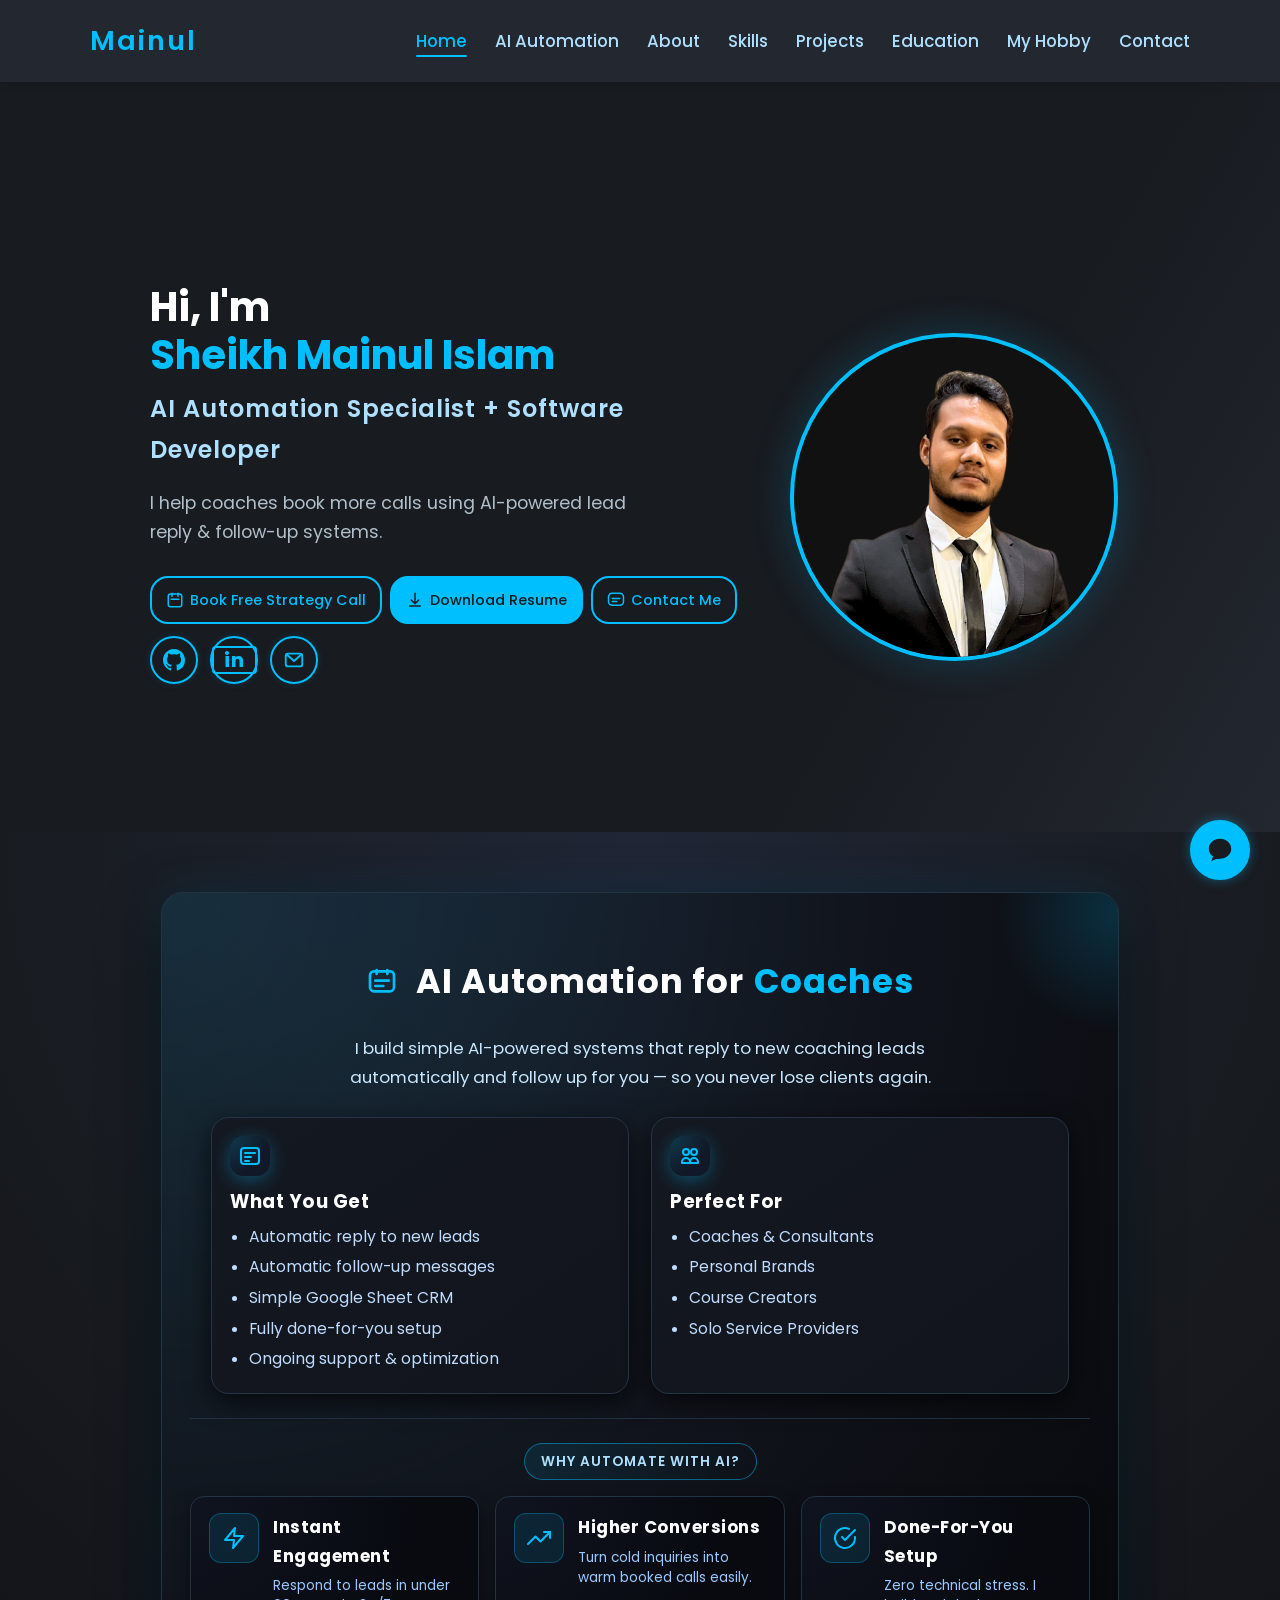
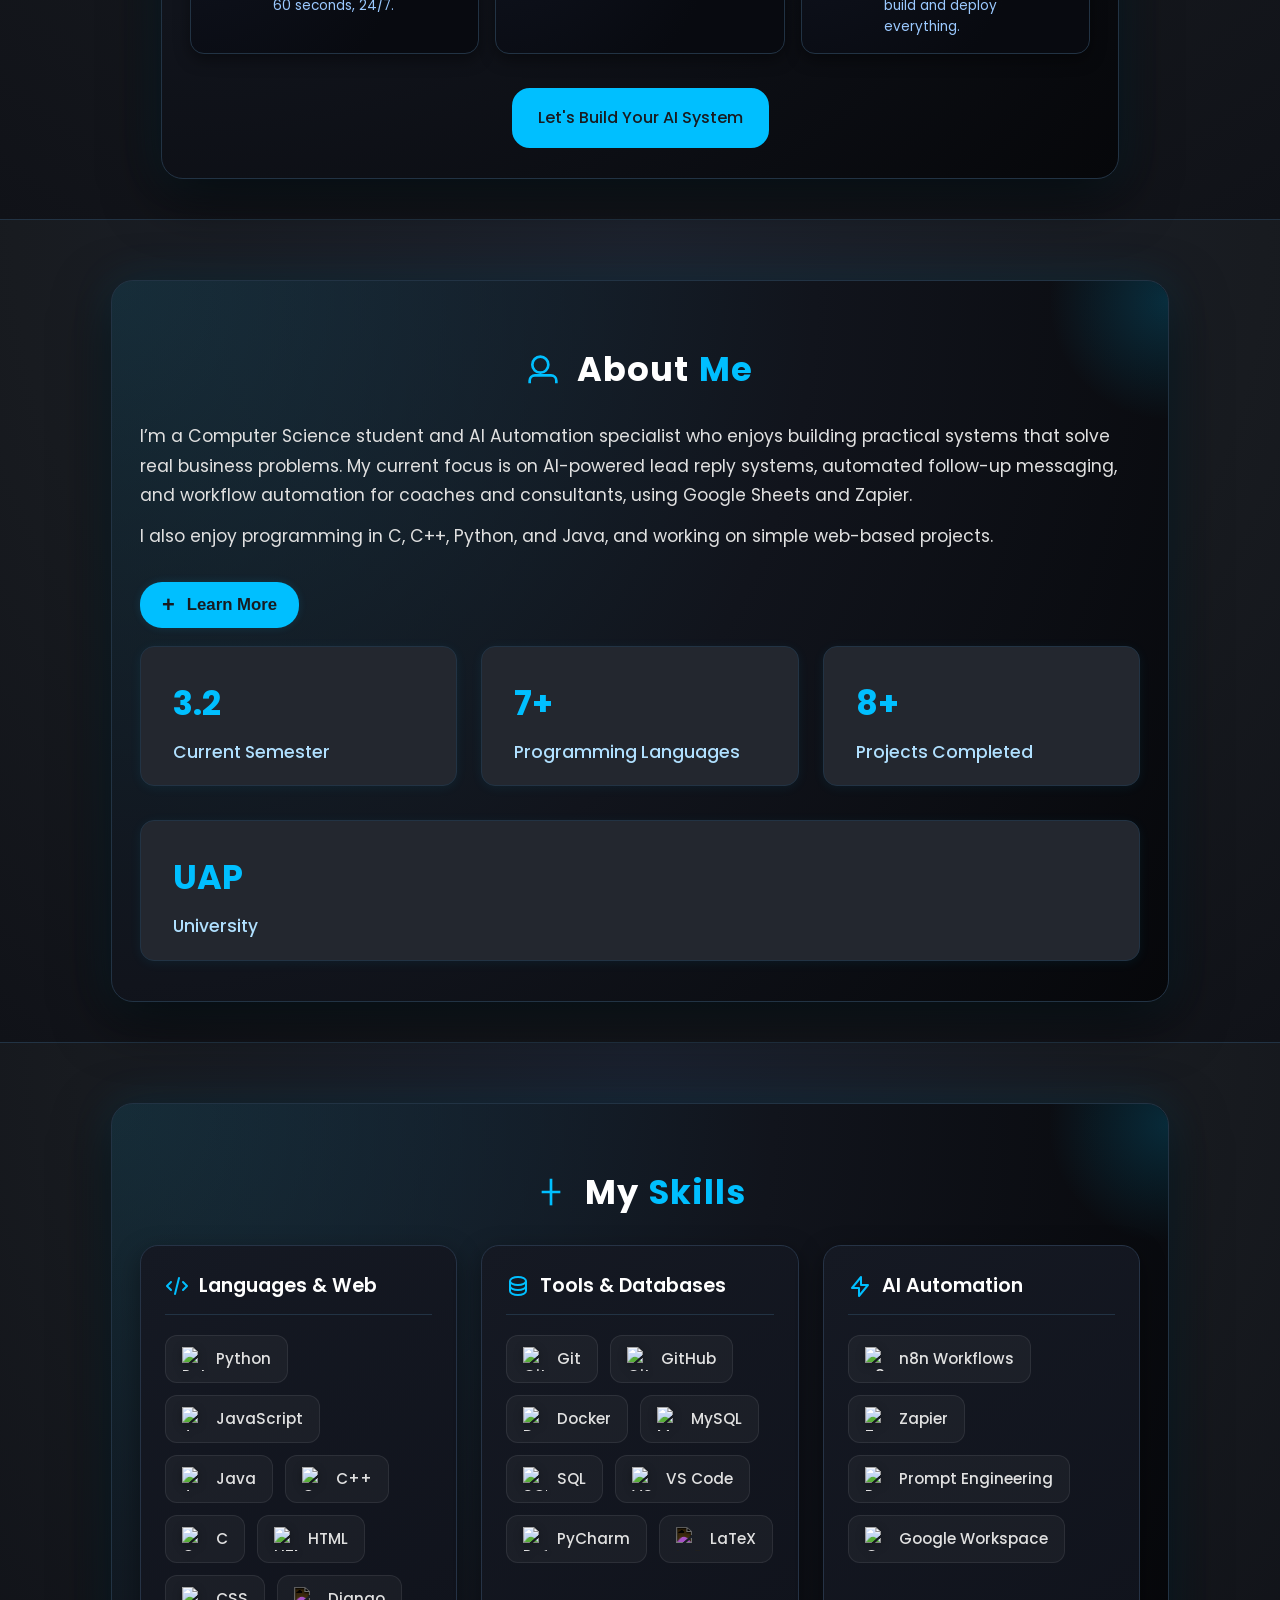
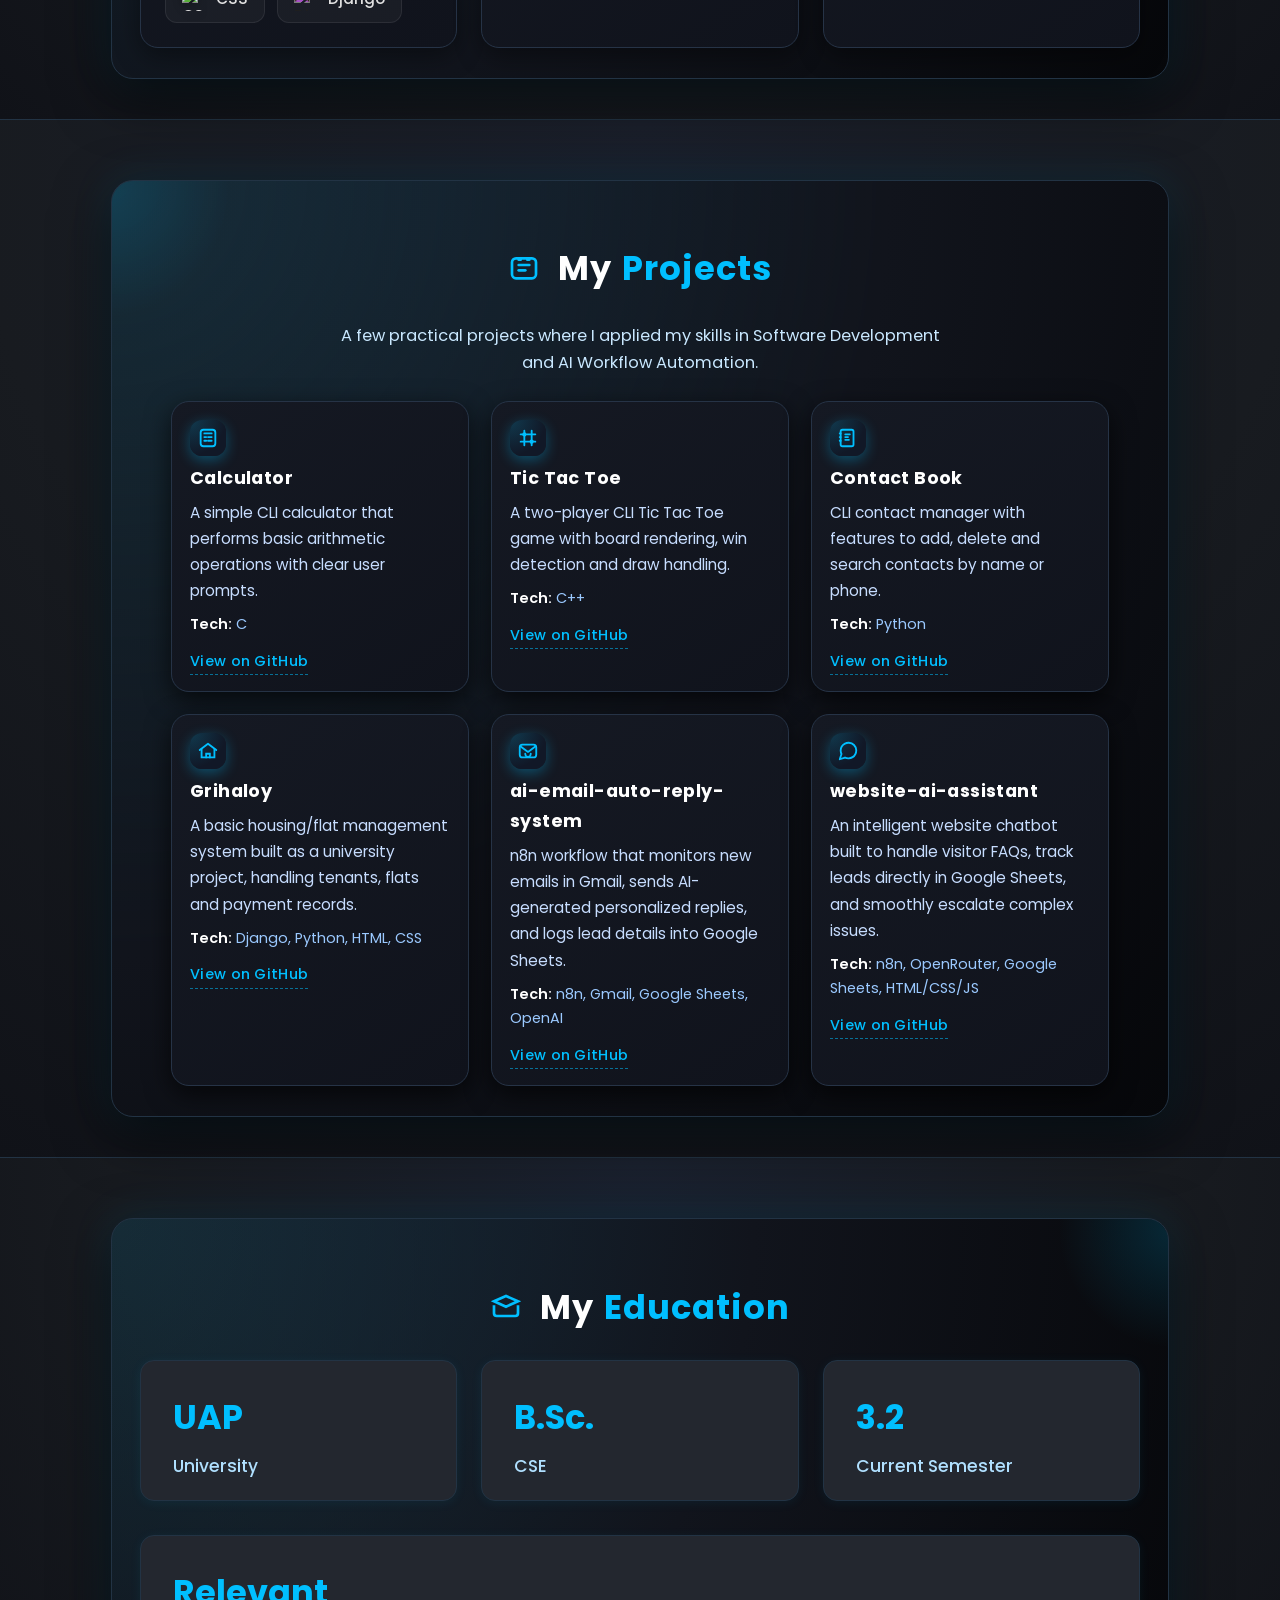
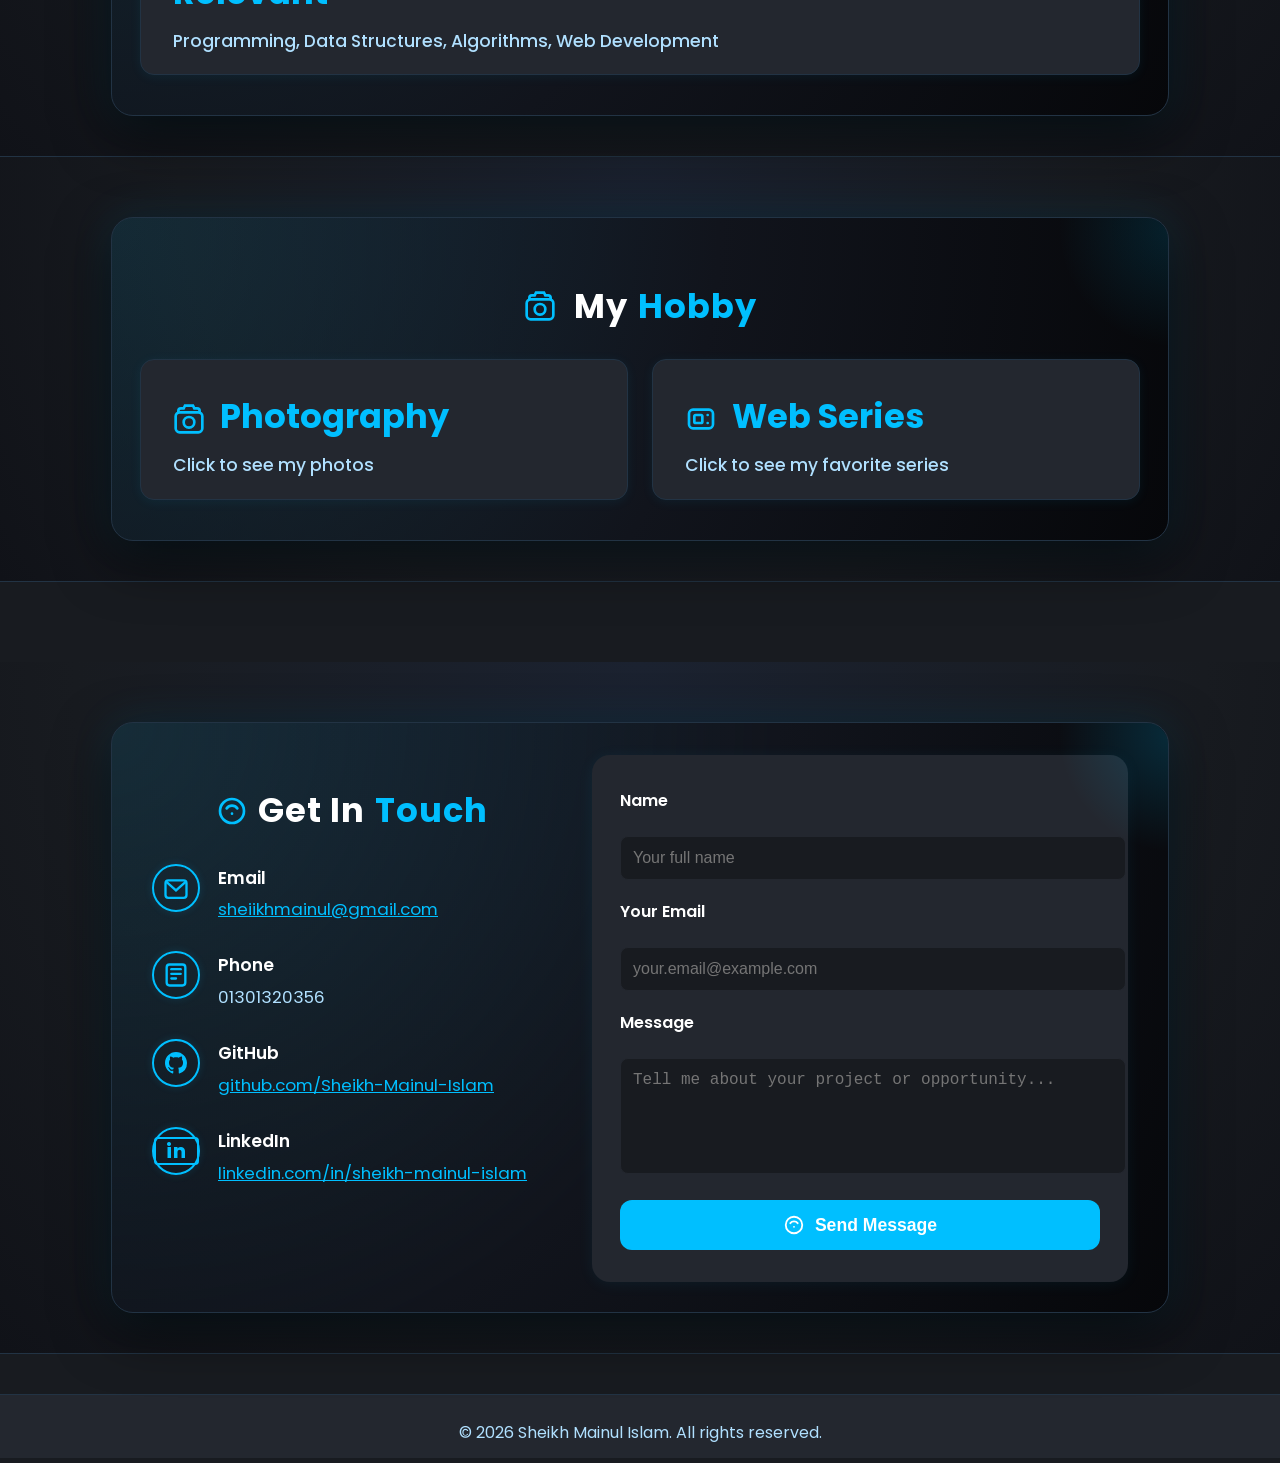
==== commit 8ad0be35: "Update index.html" ====
--- a/index.html
+++ b/index.html
@@ -1,4 +1,3 @@
-<!-- index.html -->
 <!DOCTYPE html>
 <html lang="en">
 <head>
@@ -6,17 +5,11 @@
     <meta name="viewport" content="width=960, initial-scale=1.0">
     <title>AI Automation for Coaches | Sheikh Mainul Islam</title>
 
-    <!-- Fonts & Icons -->
-    <link href="https://fonts.googleapis.com/css2?family=Poppins:wght@400;600&display=swap"
-          rel="stylesheet">
-    <link rel="stylesheet"
-          href="https://cdn.jsdelivr.net/gh/devicons/devicon@v2.16.0/devicon.min.css">
-
-    <!-- Main CSS -->
+    <link href="https://fonts.googleapis.com/css2?family=Poppins:wght@400;600&display=swap" rel="stylesheet">
+    <link rel="stylesheet" href="https://cdn.jsdelivr.net/gh/devicons/devicon@v2.16.0/devicon.min.css">
     <link rel="stylesheet" href="style.css">
 </head>
 <body>
-    <!-- Navigation -->
     <nav>
         <div class="container nav-container">
             <div class="logo">Mainul</div>
@@ -33,7 +26,6 @@
         </div>
     </nav>
 
-    <!-- Hero Section -->
     <section id="hero" class="hero-section">
         <div class="container hero-content">
             <div class="hero-text">
@@ -46,103 +38,55 @@
                     I help coaches book more calls using AI-powered lead reply &amp; follow-up systems.
                 </p>
 
-            <!-- HERO BUTTONS -->
             <div class="hero-buttons">
-                <!-- Book Free Strategy Call -->
-                <a href="https://calendly.com/sheiikhmainul/30min"
-                   class="btn-outline btn-call"
-                   target="_blank"
-                   rel="noopener noreferrer">
+                <a href="https://calendly.com/sheiikhmainul/30min" class="btn-outline btn-call" target="_blank" rel="noopener noreferrer">
                     <span class="call-btn-icon">
                         <svg width="18" height="18" fill="none" viewBox="0 0 24 24">
-                            <rect x="3" y="4" width="18" height="17" rx="3"
-                                  stroke="currentColor" stroke-width="2"/>
-                            <path d="M8 3v4" stroke="currentColor" stroke-width="2"
-                                  stroke-linecap="round"/>
-                            <path d="M16 3v4" stroke="currentColor" stroke-width="2"
-                                  stroke-linecap="round"/>
-                            <path d="M7 11h10" stroke="currentColor" stroke-width="2"
-                                  stroke-linecap="round"/>
+                            <rect x="3" y="4" width="18" height="17" rx="3" stroke="currentColor" stroke-width="2"/>
+                            <path d="M8 3v4" stroke="currentColor" stroke-width="2" stroke-linecap="round"/>
+                            <path d="M16 3v4" stroke="currentColor" stroke-width="2" stroke-linecap="round"/>
+                            <path d="M7 11h10" stroke="currentColor" stroke-width="2" stroke-linecap="round"/>
                         </svg>
                     </span>
                     <span>Book Free Strategy Call</span>
                 </a>
 
-                <!-- Download Resume -->
                 <a href="resume.pdf" class="btn btn-resume" download>
                     <span class="resume-icon">
                         <svg width="18" height="18" fill="none" viewBox="0 0 24 24">
-                            <path d="M12 3v14m0 0l-5-5m5 5l5-5"
-                                  stroke="currentColor" stroke-width="2"
-                                  stroke-linecap="round" stroke-linejoin="round"/>
-                            <rect x="4" y="19" width="16" height="2" rx="1"
-                                  fill="currentColor"/>
+                            <path d="M12 3v14m0 0l-5-5m5 5l5-5" stroke="currentColor" stroke-width="2" stroke-linecap="round" stroke-linejoin="round"/>
+                            <rect x="4" y="19" width="16" height="2" rx="1" fill="currentColor"/>
                         </svg>
                     </span>
                     <span class="resume-text">Download Resume</span>
                 </a>
 
-                <!-- Contact Me -->
                 <a href="#contact" class="btn-outline btn-contact">
                     <span class="contact-btn-icon">
                         <svg width="18" height="18" fill="none" viewBox="0 0 24 24">
-                            <rect x="2" y="3" width="20" height="16" rx="5" fill="none"
-                                  stroke="currentColor" stroke-width="2"/>
-                            <path d="M7 10h10" stroke="currentColor" stroke-width="2"
-                                  stroke-linecap="round"/>
-                            <path d="M7 14h6" stroke="currentColor" stroke-width="2"
-                                  stroke-linecap="round"/>
+                            <rect x="2" y="3" width="20" height="16" rx="5" fill="none" stroke="currentColor" stroke-width="2"/>
+                            <path d="M7 10h10" stroke="currentColor" stroke-width="2" stroke-linecap="round"/>
+                            <path d="M7 14h6" stroke="currentColor" stroke-width="2" stroke-linecap="round"/>
                         </svg>
                     </span>
                     <span>Contact Me</span>
                 </a>
             </div>
 
-            <!-- Socials -->
             <div class="hero-socials">
-                <!-- GitHub -->
-                <a href="https://github.com/Sheikh-Mainul-Islam"
-                   class="btn-icon social-gh"
-                   target="_blank"
-                   rel="noopener noreferrer"
-                   title="GitHub">
-                    <svg class="github-svg" width="22" height="22"
-                         viewBox="0 0 16 16" aria-hidden="true">
-                        <path fill="currentColor"
-                              d="M8 0C3.58 0 0 3.58 0 8c0 3.54 
-                              2.29 6.53 5.47 7.59.4.07.55-.17.55-.38
-                              0-.19-.01-.82-.01-1.49-2.01.37-2.53-.49-2.69-.94
-                              -.09-.23-.48-.94-.82-1.13-.28-.15-.68-.52
-                              -.01-.53.63-.01 1.08.58 1.23.82.72 1.21 1.87.87
-                              2.33.66.07-.52.28-.87.51-1.07-1.78-.2-3.64-.89-3.64-3.95
-                              0-.87.31-1.59.82-2.15-.08-.2-.36-1.02.08-2.12
-                              0 0 .67-.21 2.2.82.64-.18 1.32-.27 2-.27.68 0 1.36.09
-                              2 .27 1.53-1.04 2.2-.82 2.2-.82.44 1.1.16 1.92.08 2.12
-                              .51.56.82 1.27.82 2.15 0 3.07-1.87 3.75-3.65 3.95
-                              .29.25.54.73.54 1.48 0 1.07-.01 1.93-.01 2.19
-                              0 .21.15.46.55.38A8.013 8.013 0 0 0 16 8
-                              c0-4.42-3.58-8-8-8z"/>
+                <a href="https://github.com/Sheikh-Mainul-Islam" class="btn-icon social-gh" target="_blank" rel="noopener noreferrer" title="GitHub">
+                    <svg class="github-svg" width="22" height="22" viewBox="0 0 16 16" aria-hidden="true">
+                        <path fill="currentColor" d="M8 0C3.58 0 0 3.58 0 8c0 3.54 2.29 6.53 5.47 7.59.4.07.55-.17.55-.38 0-.19-.01-.82-.01-1.49-2.01.37-2.53-.49-2.69-.94-.09-.23-.48-.94-.82-1.13-.28-.15-.68-.52-.01-.53.63-.01 1.08.58 1.23.82.72 1.21 1.87.87 2.33.66.07-.52.28-.87.51-1.07-1.78-.2-3.64-.89-3.64-3.95 0-.87.31-1.59.82-2.15-.08-.2-.36-1.02.08-2.12 0 0 .67-.21 2.2.82.64-.18 1.32-.27 2-.27.68 0 1.36.09 2 .27 1.53-1.04 2.2-.82 2.2-.82.44 1.1.16 1.92.08 2.12 .51.56.82 1.27.82 2.15 0 3.07-1.87 3.75-3.65 3.95 .29.25.54.73.54 1.48 0 1.07-.01 1.93-.01 2.19 0 .21.15.46.55.38A8.013 8.013 0 0 0 16 8 c0-4.42-3.58-8-8-8z"/>
                     </svg>
                 </a>
 
-                <!-- LinkedIn -->
-                <a href="https://www.linkedin.com/in/sheikh-mainul-islam"
-                   class="btn-icon social-in"
-                   target="_blank"
-                   rel="noopener noreferrer"
-                   title="LinkedIn">
+                <a href="https://www.linkedin.com/in/sheikh-mainul-islam" class="btn-icon social-in" target="_blank" rel="noopener noreferrer" title="LinkedIn">
                     <span class="linkedin-icon">in</span>
                 </a>
 
-                <!-- Email -->
-                <a href="https://mail.google.com/mail/?view=cm&fs=1&to=sheiikhmainul@gmail.com"
-                   class="btn-icon social-mail"
-                   title="Email"
-                   target="_blank"
-                   rel="noopener noreferrer">
+                <a href="#contact" class="btn-icon social-mail" title="Email">
                     <svg width="22" height="22" fill="none" viewBox="0 0 24 24">
-                        <rect x="3" y="5" width="18" height="14" rx="2.5"
-                              stroke="currentColor" stroke-width="2"/>
+                        <rect x="3" y="5" width="18" height="14" rx="2.5" stroke="currentColor" stroke-width="2"/>
                         <path d="M4 6l8 7 8-7" stroke="currentColor" stroke-width="2"/>
                     </svg>
                 </a>
@@ -155,23 +99,16 @@
         </div>
     </section>
 
-    <!-- AI Automation Section -->
     <section class="section automation-section" id="automation">
         <div class="container">
             <div class="automation-inner">
                 <h2 class="section-title">
-                    <svg width="32" height="32" fill="none" viewBox="0 0 24 24"
-                         style="vertical-align:middle;margin-right:8px;">
-                        <rect x="3" y="4" width="18" height="15" rx="3"
-                              stroke="#00bfff" stroke-width="2"/>
-                        <path d="M8 3v3" stroke="#00bfff" stroke-width="2"
-                              stroke-linecap="round"/>
-                        <path d="M16 3v3" stroke="#00bfff" stroke-width="2"
-                              stroke-linecap="round"/>
-                        <path d="M7 11h10" stroke="#00bfff" stroke-width="2"
-                              stroke-linecap="round"/>
-                        <path d="M7 15h6" stroke="#00bfff" stroke-width="2"
-                              stroke-linecap="round"/>
+                    <svg width="32" height="32" fill="none" viewBox="0 0 24 24" style="vertical-align:middle;margin-right:8px;">
+                        <rect x="3" y="4" width="18" height="15" rx="3" stroke="#00bfff" stroke-width="2"/>
+                        <path d="M8 3v3" stroke="#00bfff" stroke-width="2" stroke-linecap="round"/>
+                        <path d="M16 3v3" stroke="#00bfff" stroke-width="2" stroke-linecap="round"/>
+                        <path d="M7 11h10" stroke="#00bfff" stroke-width="2" stroke-linecap="round"/>
+                        <path d="M7 15h6" stroke="#00bfff" stroke-width="2" stroke-linecap="round"/>
                     </svg>
                     AI Automation for <span class="highlight">Coaches</span>
                 </h2>
@@ -182,18 +119,13 @@
                 </p>
 
                 <div class="automation-grid">
-                    <!-- What You Get -->
                     <div class="automation-card">
                         <div class="automation-card-icon">
                             <svg width="24" height="24" fill="none" viewBox="0 0 24 24">
-                                <rect x="3" y="4" width="18" height="16" rx="3"
-                                      stroke="#00bfff" stroke-width="2"/>
-                                <path d="M7 9h10" stroke="#00bfff" stroke-width="2"
-                                      stroke-linecap="round"/>
-                                <path d="M7 13h6" stroke="#00bfff" stroke-width="2"
-                                      stroke-linecap="round"/>
-                                <path d="M7 17h4" stroke="#00bfff" stroke-width="2"
-                                      stroke-linecap="round"/>
+                                <rect x="3" y="4" width="18" height="16" rx="3" stroke="#00bfff" stroke-width="2"/>
+                                <path d="M7 9h10" stroke="#00bfff" stroke-width="2" stroke-linecap="round"/>
+                                <path d="M7 13h6" stroke="#00bfff" stroke-width="2" stroke-linecap="round"/>
+                                <path d="M7 17h4" stroke="#00bfff" stroke-width="2" stroke-linecap="round"/>
                             </svg>
                         </div>
                         <h3 class="automation-card-title">What You Get</h3>
@@ -206,76 +138,85 @@
                         </ul>
                     </div>
 
-                    <!-- Perfect For -->
                     <div class="automation-card">
                         <div class="automation-card-icon">
                             <svg width="24" height="24" fill="none" viewBox="0 0 24 24">
                                 <circle cx="8" cy="8" r="3" stroke="#00bfff" stroke-width="2"/>
                                 <circle cx="16" cy="8" r="3" stroke="#00bfff" stroke-width="2"/>
-                                <path d="M4 18a4 4 0 0 1 4-4 4 4 0 0 1 4 4v1H4v-1Z"
-                                      stroke="#00bfff" stroke-width="2"
-                                      stroke-linejoin="round"/>
-                                <path d="M12 19v-1a4 4 0 0 1 4-4 4 4 0 0 1 4 4v1h-8Z"
-                                      stroke="#00bfff" stroke-width="2"
-                                      stroke-linejoin="round"/>
+                                <path d="M4 18a4 4 0 0 1 4-4 4 4 0 0 1 4 4v1H4v-1Z" stroke="#00bfff" stroke-width="2" stroke-linejoin="round"/>
+                                <path d="M12 19v-1a4 4 0 0 1 4-4 4 4 0 0 1 4 4v1h-8Z" stroke="#00bfff" stroke-width="2" stroke-linejoin="round"/>
                             </svg>
                         </div>
                         <h3 class="automation-card-title">Perfect For</h3>
                         <ul class="automation-list">
-                            <li>Coaches</li>
-                            <li>Consultants</li>
-                            <li>Personal brands</li>
-                            <li>Solo service providers</li>
+                            <li>Coaches &amp; Consultants</li>
+                            <li>Personal Brands</li>
+                            <li>Course Creators</li>
+                            <li>Solo Service Providers</li>
                         </ul>
                     </div>
                 </div>
 
-                <div class="automation-pricing">
-                    <div class="automation-badge">Done-for-you AI systems</div>
-
-                    <div class="automation-price-line">
-                        <div class="automation-price-card">
-                            <div class="automation-price-label">
-                                Automation Setup <span>(One-Time)</span>
-                            </div>
-                            <div class="automation-price-main">
-                                <span class="automation-price">$150 – $300</span>
-                                <span class="automation-price-note">per system</span>
-                            </div>
-                        </div>
-
-                        <div class="automation-price-card">
-                            <div class="automation-price-label">
-                                Monthly Support <span>(Optional)</span>
-                            </div>
-                            <div class="automation-price-main">
-                                <span class="automation-price">$50 – $100</span>
-                                <span class="automation-price-note">per month</span>
+                <div class="automation-impact">
+                    <div class="automation-badge">Why Automate With AI?</div>
+                    
+                    <div class="impact-grid">
+                        <div class="impact-card">
+                            <div class="impact-icon">
+                                <svg width="24" height="24" fill="none" viewBox="0 0 24 24" stroke="#00bfff" stroke-width="2" stroke-linecap="round" stroke-linejoin="round">
+                                    <path d="M13 2L3 14h9l-1 8 10-12h-9l1-8z"/>
+                                </svg>
+                            </div>
+                            <div class="impact-info">
+                                <h4>Instant Engagement</h4>
+                                <p>Respond to leads in under 60 seconds, 24/7.</p>
+                            </div>
+                        </div>
+
+                        <div class="impact-card">
+                            <div class="impact-icon">
+                                <svg width="24" height="24" fill="none" viewBox="0 0 24 24" stroke="#00bfff" stroke-width="2" stroke-linecap="round" stroke-linejoin="round">
+                                    <polyline points="23 6 13.5 15.5 8.5 10.5 1 18"></polyline>
+                                    <polyline points="17 6 23 6 23 12"></polyline>
+                                </svg>
+                            </div>
+                            <div class="impact-info">
+                                <h4>Higher Conversions</h4>
+                                <p>Turn cold inquiries into warm booked calls easily.</p>
+                            </div>
+                        </div>
+
+                        <div class="impact-card">
+                            <div class="impact-icon">
+                                <svg width="24" height="24" fill="none" viewBox="0 0 24 24" stroke="#00bfff" stroke-width="2" stroke-linecap="round" stroke-linejoin="round">
+                                    <path d="M22 11.08V12a10 10 0 1 1-5.93-9.14"></path>
+                                    <polyline points="22 4 12 14.01 9 11.01"></polyline>
+                                </svg>
+                            </div>
+                            <div class="impact-info">
+                                <h4>Done-For-You Setup</h4>
+                                <p>Zero technical stress. I build and deploy everything.</p>
                             </div>
                         </div>
                     </div>
 
                     <a href="#contact" class="btn automation-cta">
-                        <span>Work With Me</span>
+                        <span>Let's Build Your AI System</span>
                     </a>
                 </div>
             </div>
         </div>
     </section>
 
-    <!-- About Me Section -->
     <section id="about" class="section about-modern">
         <div class="container">
             <div class="about-inner">
                 <div class="about-modern-flex">
                     <div class="about-modern-left">
                         <h2 class="section-title">
-                            <svg width="32" height="32" fill="none" viewBox="0 0 24 24"
-                                 style="vertical-align:middle;margin-right:8px;">
-                                <circle cx="10" cy="8" r="6"
-                                        stroke="#00bfff" stroke-width="2"/>
-                                <path d="M22 22v-2a4 4 0 0 0-4-4H6a4 4 0 0 0-4 4v2"
-                                      stroke="#00bfff" stroke-width="2"/>
+                            <svg width="32" height="32" fill="none" viewBox="0 0 24 24" style="vertical-align:middle;margin-right:8px;">
+                                <circle cx="10" cy="8" r="6" stroke="#00bfff" stroke-width="2"/>
+                                <path d="M22 22v-2a4 4 0 0 0-4-4H6a4 4 0 0 0-4 4v2" stroke="#00bfff" stroke-width="2"/>
                             </svg>
                             About <span class="highlight">Me</span>
                         </h2>
@@ -314,16 +255,13 @@
                                 <div class="about-stat-label">University</div>
                             </div>
                         </div>
-                    </div><!-- /about-modern-left -->
-                </div>
+                    </div></div>
             </div>
         </div>
     </section>
 
-    <!-- Glass Modal for Learn More -->
     <div class="glass-modal-bg" id="glassModalBg"></div>
-    <div class="glass-modal" id="glassModal" role="dialog"
-         aria-modal="true" aria-labelledby="glassModalTitle" tabindex="-1">
+    <div class="glass-modal" id="glassModal" role="dialog" aria-modal="true" aria-labelledby="glassModalTitle" tabindex="-1">
         <button class="glass-modal-close" id="glassModalClose" aria-label="Close">&times;</button>
         <h2 id="glassModalTitle" class="glass-modal-title">More About Me</h2>
         <div class="glass-modal-content">
@@ -337,451 +275,206 @@
         </div>
     </div>
 
-    <!-- Skills Section -->
     <section id="skills" class="section skills-section">
         <div class="container">
             <div class="skills-inner">
                 <h2 class="section-title">
-                    <svg width="32" height="32" fill="none" viewBox="0 0 24 24"
-                         style="vertical-align:middle;margin-right:8px;">
+                    <svg width="32" height="32" fill="none" viewBox="0 0 24 24" style="vertical-align:middle;margin-right:8px;">
                         <path stroke="#00bfff" stroke-width="2" d="M12 2v20"/>
                         <path stroke="#00bfff" stroke-width="2" d="M5 12h14"/>
                     </svg>
                     My <span class="highlight">Skills</span>
                 </h2>
 
-                <!-- Circular skills -->
-                <div class="skills-circles-grid">
-                    <div class="circle-skill skill-hover" tabindex="0" data-percent="40%">
-                        <div class="circular-progress modern-skill">
-                            <span class="icon"><i class="devicon-c-plain colored"></i></span>
-                        </div>
-                        <div class="skill-label">C</div>
-                        <div class="percent"></div>
-                    </div>
-
-                    <div class="circle-skill skill-hover" tabindex="0" data-percent="30%">
-                        <div class="circular-progress modern-skill">
-                            <span class="icon">
-                                <i class="devicon-cplusplus-plain colored"></i>
-                            </span>
-                        </div>
-                        <div class="skill-label">C++</div>
-                        <div class="percent"></div>
-                    </div>
-
-                    <div class="circle-skill skill-hover" tabindex="0" data-percent="20%">
-                        <div class="circular-progress modern-skill">
-                            <span class="icon"><i class="devicon-java-plain colored"></i></span>
-                        </div>
-                        <div class="skill-label">Java</div>
-                        <div class="percent"></div>
-                    </div>
-
-                    <div class="circle-skill skill-hover" tabindex="0" data-percent="45%">
-                        <div class="circular-progress modern-skill">
-                            <span class="icon">
-                                <i class="devicon-python-plain colored"></i>
-                            </span>
-                        </div>
-                        <div class="skill-label">Python</div>
-                        <div class="percent"></div>
-                    </div>
-
-                    <div class="circle-skill skill-hover" tabindex="0" data-percent="60%">
-                        <div class="circular-progress modern-skill">
-                            <span class="icon">
-                                <i class="devicon-html5-plain colored"></i>
-                            </span>
-                        </div>
-                        <div class="skill-label">HTML</div>
-                        <div class="percent"></div>
-                    </div>
-
-                    <div class="circle-skill skill-hover" tabindex="0" data-percent="55%">
-                        <div class="circular-progress modern-skill">
-                            <span class="icon">
-                                <i class="devicon-css3-plain colored"></i>
-                            </span>
-                        </div>
-                        <div class="skill-label">CSS</div>
-                        <div class="percent"></div>
-                    </div>
-
-                    <!-- Django last -->
-                    <div class="circle-skill skill-hover" tabindex="0" data-percent="40%">
-                        <div class="circular-progress modern-skill">
-                            <span class="icon icon-django">
-                                <img src="https://cdn.jsdelivr.net/gh/devicons/devicon/icons/django/django-plain.svg"
-                                     alt="Django logo">
-                            </span>
-                        </div>
-                        <div class="skill-label">Django</div>
-                        <div class="percent"></div>
-                    </div>
-                </div>
-
-                <!-- Tools & IDEs + AI Automation -->
-                <div class="skills-tools-rectangle">
-                    <div class="tools-title">Tools &amp; IDEs</div>
-
-                    <div class="tool-row tool-hover" tabindex="0" data-percent="40%">
-                        <i class="devicon-git-plain colored icon-img-large"></i>
-                        <span class="tool-name">Git</span>
-                        <div class="tool-bar-bg">
-                            <div class="tool-bar-fill" style="width:40%"></div>
-                        </div>
-                        <span class="tool-percent tool-percent-effect"></span>
-                    </div>
-
-                    <div class="tool-row tool-hover" tabindex="0" data-percent="50%">
-                        <i class="devicon-vscode-plain colored icon-img-large"></i>
-                        <span class="tool-name">VS Code</span>
-                        <div class="tool-bar-bg">
-                            <div class="tool-bar-fill" style="width:50%"></div>
-                        </div>
-                        <span class="tool-percent tool-percent-effect"></span>
-                    </div>
-
-                    <div class="tool-row tool-hover" tabindex="0" data-percent="45%">
-                        <i class="devicon-intellij-plain colored icon-img-large"></i>
-                        <span class="tool-name">IntelliJ IDEA</span>
-                        <div class="tool-bar-bg">
-                            <div class="tool-bar-fill" style="width:45%"></div>
-                        </div>
-                        <span class="tool-percent tool-percent-effect"></span>
-                    </div>
-
-                    <div class="tool-row tool-hover" tabindex="0" data-percent="35%">
-                        <i class="devicon-eclipse-plain colored icon-img-large"></i>
-                        <span class="tool-name">Eclipse</span>
-                        <div class="tool-bar-bg">
-                            <div class="tool-bar-fill" style="width:35%"></div>
-                        </div>
-                        <span class="tool-percent tool-percent-effect"></span>
-                    </div>
-
-                    <div class="tool-row tool-hover" tabindex="0" data-percent="50%">
-                        <i class="devicon-mysql-plain colored icon-img-large"></i>
-                        <span class="tool-name">Databases (MySQL)</span>
-                        <div class="tool-bar-bg">
-                            <div class="tool-bar-fill" style="width:50%"></div>
-                        </div>
-                        <span class="tool-percent tool-percent-effect"></span>
-                    </div>
-
-                    <!-- AI Automation tools -->
-                    <div class="tools-title" style="margin-top: 10px;">AI Automation</div>
-
-                    <div class="tool-row tool-hover" tabindex="0" data-percent="70%">
-                        <span class="icon-img-large">
-                            <img src="https://img.icons8.com/color/48/zapier.png"
-                                 alt="Zapier logo">
-                        </span>
-                        <span class="tool-name">Zapier</span>
-                        <div class="tool-bar-bg">
-                            <div class="tool-bar-fill" style="width:70%"></div>
-                        </div>
-                        <span class="tool-percent tool-percent-effect"></span>
-                    </div>
-
-                    <div class="tool-row tool-hover" tabindex="0" data-percent="80%">
-                        <span class="icon-img-large">
-                            <img src="https://cdn.simpleicons.org/n8n/ff6a00"
-                                 alt="n8n logo">
-                        </span>
-                        <span class="tool-name">n8n</span>
-                        <div class="tool-bar-bg">
-                            <div class="tool-bar-fill" style="width:80%"></div>
-                        </div>
-                        <span class="tool-percent tool-percent-effect"></span>
-                    </div>
-
-                    <div class="tool-row tool-hover" tabindex="0" data-percent="75%">
-                        <span class="icon-img-large">
-                            <img src="https://img.icons8.com/color/48/google-sheets.png"
-                                 alt="Google Sheets logo">
-                        </span>
-                        <span class="tool-name">Google Sheets Automation</span>
-                        <div class="tool-bar-bg">
-                            <div class="tool-bar-fill" style="width:75%"></div>
-                        </div>
-                        <span class="tool-percent tool-percent-effect"></span>
-                    </div>
-
-                    <div class="tool-row tool-hover" tabindex="0" data-percent="80%">
-                        <span class="icon-img-large">
-                            <img src="https://img.icons8.com/color/48/chatgpt.png"
-                                 alt="ChatGPT / Prompt Writing logo">
-                        </span>
-                        <span class="tool-name">Prompt Writing</span>
-                        <div class="tool-bar-bg">
-                            <div class="tool-bar-fill" style="width:80%"></div>
-                        </div>
-                        <span class="tool-percent tool-percent-effect"></span>
-                    </div>
-                </div>
+                <div class="skills-bento">
+                    <div class="skill-category-card">
+                        <h3 class="category-title">
+                            <svg width="24" height="24" fill="none" viewBox="0 0 24 24" stroke="currentColor" stroke-width="2"><path stroke-linecap="round" stroke-linejoin="round" d="M10 20l4-16m4 4l4 4-4 4M6 16l-4-4 4-4" /></svg>
+                            Languages & Web
+                        </h3>
+                        <div class="skill-badges">
+                            <div class="skill-badge"><img src="https://cdn.jsdelivr.net/gh/devicons/devicon@latest/icons/python/python-original.svg" alt="Python"><span>Python</span></div>
+                            <div class="skill-badge"><img src="https://cdn.jsdelivr.net/gh/devicons/devicon@latest/icons/javascript/javascript-original.svg" alt="JavaScript"><span>JavaScript</span></div>
+                            <div class="skill-badge"><img src="https://cdn.jsdelivr.net/gh/devicons/devicon@latest/icons/java/java-original.svg" alt="Java"><span>Java</span></div>
+                            <div class="skill-badge"><img src="https://cdn.jsdelivr.net/gh/devicons/devicon@latest/icons/cplusplus/cplusplus-original.svg" alt="C++"><span>C++</span></div>
+                            <div class="skill-badge"><img src="https://img.icons8.com/color/48/c-programming.png" alt="C"><span>C</span></div>
+                            <div class="skill-badge"><img src="https://cdn.jsdelivr.net/gh/devicons/devicon@latest/icons/html5/html5-original.svg" alt="HTML"><span>HTML</span></div>
+                            <div class="skill-badge"><img src="https://cdn.jsdelivr.net/gh/devicons/devicon@latest/icons/css3/css3-original.svg" alt="CSS"><span>CSS</span></div>
+                            <div class="skill-badge"><img src="https://cdn.jsdelivr.net/gh/devicons/devicon/icons/django/django-plain.svg" style="filter: invert(1);" alt="Django"><span>Django</span></div>
+                        </div>
+                    </div>
+
+                    <div class="skill-category-card">
+                        <h3 class="category-title">
+                            <svg width="24" height="24" fill="none" viewBox="0 0 24 24" stroke="currentColor" stroke-width="2"><path stroke-linecap="round" stroke-linejoin="round" d="M4 7v10c0 2.21 3.58 4 8 4s8-1.79 8-4V7M4 7c0 2.21 3.58 4 8 4s8-1.79 8-4M4 7c0-2.21 3.58-4 8-4s8 1.79 8 4m0 5c0 2.21-3.58 4-8 4s-8-1.79-8-4" /></svg>
+                            Tools & Databases
+                        </h3>
+                        <div class="skill-badges">
+                            <div class="skill-badge"><img src="https://cdn.jsdelivr.net/gh/devicons/devicon@latest/icons/git/git-original.svg" alt="Git"><span>Git</span></div>
+                            <div class="skill-badge"><img src="https://cdn.simpleicons.org/github/white" alt="GitHub"><span>GitHub</span></div>
+                            <div class="skill-badge"><img src="https://cdn.jsdelivr.net/gh/devicons/devicon@latest/icons/docker/docker-original.svg" alt="Docker"><span>Docker</span></div>
+                            <div class="skill-badge"><img src="https://cdn.jsdelivr.net/gh/devicons/devicon/icons/mysql/mysql-original.svg" alt="MySQL"><span>MySQL</span></div>
+                            <div class="skill-badge"><img src="https://img.icons8.com/color/48/database.png" alt="SQL"><span>SQL</span></div>
+                            <div class="skill-badge"><img src="https://cdn.jsdelivr.net/gh/devicons/devicon@latest/icons/vscode/vscode-original.svg" alt="VS Code"><span>VS Code</span></div>
+                            <div class="skill-badge"><img src="https://cdn.jsdelivr.net/gh/devicons/devicon@latest/icons/pycharm/pycharm-original.svg" alt="PyCharm"><span>PyCharm</span></div>
+                            <div class="skill-badge"><img src="https://upload.wikimedia.org/wikipedia/commons/9/92/LaTeX_logo.svg" style="filter: invert(1);" alt="LaTeX"><span>LaTeX</span></div>
+                        </div>
+                    </div>
+
+                    <div class="skill-category-card">
+                        <h3 class="category-title">
+                            <svg width="24" height="24" fill="none" viewBox="0 0 24 24" stroke="currentColor" stroke-width="2"><path stroke-linecap="round" stroke-linejoin="round" d="M13 10V3L4 14h7v8l9-11h-7z" /></svg>
+                            AI Automation
+                        </h3>
+                        <div class="skill-badges">
+                            <div class="skill-badge"><img src="https://cdn.simpleicons.org/n8n/EA4B71" alt="n8n"><span>n8n Workflows</span></div>
+                            <div class="skill-badge"><img src="https://img.icons8.com/color/48/zapier.png" alt="Zapier"><span>Zapier</span></div>
+                            <div class="skill-badge"><img src="https://img.icons8.com/color/48/chatgpt.png" alt="Prompt Engineering"><span>Prompt Engineering</span></div>
+                            <div class="skill-badge"><img src="https://img.icons8.com/color/48/google-sheets.png" alt="Google Sheets"><span>Google Workspace</span></div>
+                        </div>
+                    </div>
+                </div>
+
             </div>
         </div>
     </section>
 
-    <!-- Projects Section -->
     <section id="projects" class="section projects-section">
         <div class="container">
             <div class="projects-inner">
                 <h2 class="section-title">
-                    <svg width="32" height="32" fill="none" viewBox="0 0 24 24"
-                         style="vertical-align:middle;margin-right:8px;">
-                        <rect x="3" y="4" width="18" height="15" rx="3"
-                              stroke="#00bfff" stroke-width="2"/>
-                        <path d="M8 9h8" stroke="#00bfff" stroke-width="2"
-                              stroke-linecap="round"/>
-                        <path d="M8 13h5" stroke="#00bfff" stroke-width="2"
-                              stroke-linecap="round"/>
-                        <path d="M8 5h1.5" stroke="#00bfff" stroke-width="2"
-                              stroke-linecap="round"/>
-                        <path d="M14.5 5H16" stroke="#00bfff" stroke-width="2"
-                              stroke-linecap="round"/>
+                    <svg width="32" height="32" fill="none" viewBox="0 0 24 24" style="vertical-align:middle;margin-right:8px;">
+                        <rect x="3" y="4" width="18" height="15" rx="3" stroke="#00bfff" stroke-width="2"/>
+                        <path d="M8 9h8" stroke="#00bfff" stroke-width="2" stroke-linecap="round"/>
+                        <path d="M8 13h5" stroke="#00bfff" stroke-width="2" stroke-linecap="round"/>
+                        <path d="M8 5h1.5" stroke="#00bfff" stroke-width="2" stroke-linecap="round"/>
+                        <path d="M14.5 5H16" stroke="#00bfff" stroke-width="2" stroke-linecap="round"/>
                     </svg>
                     My <span class="highlight">Projects</span>
                 </h2>
 
                 <p class="projects-subtitle">
-                    A few small but practical projects where I applied my skills in C, C++, Python and
-                    problem solving.
+                    A few practical projects where I applied my skills in Software Development and AI Workflow Automation.
                 </p>
 
                 <div class="projects-grid">
-                    <!-- Calculator -->
                     <div class="project-card-modern">
                         <div class="project-card-icon">
                             <svg width="22" height="22" fill="none" viewBox="0 0 24 24">
-                                <rect x="4" y="3" width="16" height="18" rx="3"
-                                      stroke="#00bfff" stroke-width="2"/>
-                                <path d="M8 7h8" stroke="#00bfff" stroke-width="2"
-                                      stroke-linecap="round"/>
-                                <path d="M8 11h2" stroke="#00bfff" stroke-width="2"
-                                      stroke-linecap="round"/>
-                                <path d="M8 15h2" stroke="#00bfff" stroke-width="2"
-                                      stroke-linecap="round"/>
-                                <path d="M12 11h4" stroke="#00bfff" stroke-width="2"
-                                      stroke-linecap="round"/>
-                                <path d="M12 15h4" stroke="#00bfff" stroke-width="2"
-                                      stroke-linecap="round"/>
+                                <rect x="4" y="3" width="16" height="18" rx="3" stroke="#00bfff" stroke-width="2"/>
+                                <path d="M8 7h8" stroke="#00bfff" stroke-width="2" stroke-linecap="round"/>
+                                <path d="M8 11h2" stroke="#00bfff" stroke-width="2" stroke-linecap="round"/>
+                                <path d="M8 15h2" stroke="#00bfff" stroke-width="2" stroke-linecap="round"/>
+                                <path d="M12 11h4" stroke="#00bfff" stroke-width="2" stroke-linecap="round"/>
+                                <path d="M12 15h4" stroke="#00bfff" stroke-width="2" stroke-linecap="round"/>
                             </svg>
                         </div>
                         <h3 class="project-card-title">Calculator</h3>
                         <p class="project-card-desc">
-                            A simple CLI calculator that performs basic arithmetic operations with clear user
-                            prompts.
+                            A simple CLI calculator that performs basic arithmetic operations with clear user prompts.
                         </p>
                         <p class="project-card-tech"><span>Tech:</span> C</p>
-                        <a href="https://github.com/Sheikh-Mainul-Islam/Calculator-C.git"
-                           target="_blank" rel="noopener noreferrer"
-                           class="project-link-modern">
-                            View on GitHub
-                        </a>
-                    </div>
-
-                    <!-- Tic Tac Toe -->
+                        <a href="https://github.com/Sheikh-Mainul-Islam/Calculator-C.git" target="_blank" rel="noopener noreferrer" class="project-link-modern">View on GitHub</a>
+                    </div>
+
                     <div class="project-card-modern">
                         <div class="project-card-icon">
                             <svg width="22" height="22" fill="none" viewBox="0 0 24 24">
-                                <path d="M4 8h16" stroke="#00bfff" stroke-width="2"
-                                      stroke-linecap="round"/>
-                                <path d="M4 16h16" stroke="#00bfff" stroke-width="2"
-                                      stroke-linecap="round"/>
-                                <path d="M8 4v16" stroke="#00bfff" stroke-width="2"
-                                      stroke-linecap="round"/>
-                                <path d="M16 4v16" stroke="#00bfff" stroke-width="2"
-                                      stroke-linecap="round"/>
-                                <path d="M7 7l2 2" stroke="#00bfff" stroke-width="2"
-                                      stroke-linecap="round"/>
-                                <path d="M9 7l-2 2" stroke="#00bfff" stroke-width="2"
-                                      stroke-linecap="round"/>
-                                <path d="M15 15l2 2" stroke="#00bfff" stroke-width="2"
-                                      stroke-linecap="round"/>
-                                <path d="M17 15l-2 2" stroke="#00bfff" stroke-width="2"
-                                      stroke-linecap="round"/>
+                                <path d="M4 8h16" stroke="#00bfff" stroke-width="2" stroke-linecap="round"/>
+                                <path d="M4 16h16" stroke="#00bfff" stroke-width="2" stroke-linecap="round"/>
+                                <path d="M8 4v16" stroke="#00bfff" stroke-width="2" stroke-linecap="round"/>
+                                <path d="M16 4v16" stroke="#00bfff" stroke-width="2" stroke-linecap="round"/>
+                                <path d="M7 7l2 2" stroke="#00bfff" stroke-width="2" stroke-linecap="round"/>
+                                <path d="M9 7l-2 2" stroke="#00bfff" stroke-width="2" stroke-linecap="round"/>
+                                <path d="M15 15l2 2" stroke="#00bfff" stroke-width="2" stroke-linecap="round"/>
+                                <path d="M17 15l-2 2" stroke="#00bfff" stroke-width="2" stroke-linecap="round"/>
                             </svg>
                         </div>
                         <h3 class="project-card-title">Tic Tac Toe</h3>
                         <p class="project-card-desc">
-                            A two-player CLI Tic Tac Toe game with board rendering, win detection and draw
-                            handling.
+                            A two-player CLI Tic Tac Toe game with board rendering, win detection and draw handling.
                         </p>
                         <p class="project-card-tech"><span>Tech:</span> C++</p>
-                        <a href="https://github.com/Sheikh-Mainul-Islam/TicTacToe_Cplusplus.git"
-                           target="_blank" rel="noopener noreferrer"
-                           class="project-link-modern">
-                            View on GitHub
-                        </a>
-                    </div>
-
-                    <!-- Contact Book -->
+                        <a href="https://github.com/Sheikh-Mainul-Islam/TicTacToe_Cplusplus.git" target="_blank" rel="noopener noreferrer" class="project-link-modern">View on GitHub</a>
+                    </div>
+
                     <div class="project-card-modern">
                         <div class="project-card-icon">
                             <svg width="22" height="22" fill="none" viewBox="0 0 24 24">
-                                <rect x="4" y="3" width="14" height="18" rx="2"
-                                      stroke="#00bfff" stroke-width="2"/>
-                                <path d="M9 8h5" stroke="#00bfff" stroke-width="2"
-                                      stroke-linecap="round"/>
-                                <path d="M9 11h3" stroke="#00bfff" stroke-width="2"
-                                      stroke-linecap="round"/>
-                                <path d="M9 14h4" stroke="#00bfff" stroke-width="2"
-                                      stroke-linecap="round"/>
-                                <path d="M4 7h-1" stroke="#00bfff" stroke-width="2"
-                                      stroke-linecap="round"/>
-                                <path d="M4 11h-1" stroke="#00bfff" stroke-width="2"
-                                      stroke-linecap="round"/>
-                                <path d="M4 15h-1" stroke="#00bfff" stroke-width="2"
-                                      stroke-linecap="round"/>
+                                <rect x="4" y="3" width="14" height="18" rx="2" stroke="#00bfff" stroke-width="2"/>
+                                <path d="M9 8h5" stroke="#00bfff" stroke-width="2" stroke-linecap="round"/>
+                                <path d="M9 11h3" stroke="#00bfff" stroke-width="2" stroke-linecap="round"/>
+                                <path d="M9 14h4" stroke="#00bfff" stroke-width="2" stroke-linecap="round"/>
+                                <path d="M4 7h-1" stroke="#00bfff" stroke-width="2" stroke-linecap="round"/>
+                                <path d="M4 11h-1" stroke="#00bfff" stroke-width="2" stroke-linecap="round"/>
+                                <path d="M4 15h-1" stroke="#00bfff" stroke-width="2" stroke-linecap="round"/>
                             </svg>
                         </div>
                         <h3 class="project-card-title">Contact Book</h3>
                         <p class="project-card-desc">
-                            CLI contact manager with features to add, delete and search contacts by name
-                            or phone.
+                            CLI contact manager with features to add, delete and search contacts by name or phone.
                         </p>
                         <p class="project-card-tech"><span>Tech:</span> Python</p>
-                        <a href="https://github.com/Sheikh-Mainul-Islam/ContactBook_CLI-Python.git"
-                           target="_blank" rel="noopener noreferrer"
-                           class="project-link-modern">
-                            View on GitHub
-                        </a>
-                    </div>
-
-                    <!-- Grihaloy -->
+                        <a href="https://github.com/Sheikh-Mainul-Islam/ContactBook_CLI-Python.git" target="_blank" rel="noopener noreferrer" class="project-link-modern">View on GitHub</a>
+                    </div>
+
                     <div class="project-card-modern">
                         <div class="project-card-icon">
                             <svg width="22" height="22" fill="none" viewBox="0 0 24 24">
-                                <path d="M3 11L12 4l9 7" stroke="#00bfff" stroke-width="2"
-                                      stroke-linecap="round" stroke-linejoin="round"/>
-                                <path d="M5 10v9h14v-9" stroke="#00bfff" stroke-width="2"
-                                      stroke-linecap="round"/>
-                                <path d="M10 19v-4h4v4" stroke="#00bfff" stroke-width="2"
-                                      stroke-linecap="round"/>
+                                <path d="M3 11L12 4l9 7" stroke="#00bfff" stroke-width="2" stroke-linecap="round" stroke-linejoin="round"/>
+                                <path d="M5 10v9h14v-9" stroke="#00bfff" stroke-width="2" stroke-linecap="round"/>
+                                <path d="M10 19v-4h4v4" stroke="#00bfff" stroke-width="2" stroke-linecap="round"/>
                             </svg>
                         </div>
                         <h3 class="project-card-title">Grihaloy</h3>
                         <p class="project-card-desc">
-                            A basic housing/flat management system built as a university project, handling
-                            tenants, flats and payment records.
+                            A basic housing/flat management system built as a university project, handling tenants, flats and payment records.
                         </p>
-                        <p class="project-card-tech">
-                            <span>Tech:</span> Django, Python, HTML, CSS
-                        </p>
-                        <a href="https://github.com/AniK-75/project_Grihaloy"
-                           target="_blank" rel="noopener noreferrer"
-                           class="project-link-modern">
-                            View on GitHub
-                        </a>
-                    </div>
-
-                    <!-- AI-Powered Lead Reply System (project 5) -->
+                        <p class="project-card-tech"><span>Tech:</span> Django, Python, HTML, CSS</p>
+                        <a href="https://github.com/AniK-75/project_Grihaloy" target="_blank" rel="noopener noreferrer" class="project-link-modern">View on GitHub</a>
+                    </div>
+
                     <div class="project-card-modern">
                         <div class="project-card-icon">
                             <svg width="22" height="22" fill="none" viewBox="0 0 24 24">
-                                <rect x="3" y="4" width="18" height="14" rx="3"
-                                      stroke="#00bfff" stroke-width="2"/>
-                                <path d="M7 9h7" stroke="#00bfff" stroke-width="2"
-                                      stroke-linecap="round"/>
-                                <path d="M7 13h5" stroke="#00bfff" stroke-width="2"
-                                      stroke-linecap="round"/>
-                                <path d="M16 9l3 3-3 3" stroke="#00bfff" stroke-width="2"
-                                      stroke-linecap="round" stroke-linejoin="round"/>
-                            </svg>
-                        </div>
-                        <h3 class="project-card-title">AI-Powered Lead Reply System</h3>
+                                <rect x="3" y="5" width="18" height="14" rx="3" stroke="#00bfff" stroke-width="2"/>
+                                <path d="M4 7l8 6 8-6" stroke="#00bfff" stroke-width="2" stroke-linecap="round" stroke-linejoin="round"/>
+                                <path d="M9 15c0 2 1.5 3.5 3 3.5s3-1.5 3-3.5" stroke="#00bfff" stroke-width="2" stroke-linecap="round"/>
+                            </svg>
+                        </div>
+                        <h3 class="project-card-title">ai-email-auto-reply-system</h3>
                         <p class="project-card-desc">
-                            Zapier-based workflow that uses OpenAI to automatically respond to new leads
-                            and log conversations into Google Sheets.
+                            n8n workflow that monitors new emails in Gmail, sends AI-generated personalized replies, and logs lead details into Google Sheets.
                         </p>
-                        <p class="project-card-tech">
-                            <span>Tech:</span> Zapier, OpenAI, Google Sheets
-                        </p>
-                        <a href="https://github.com/Sheikh-Mainul-Islam/ai-lead-autoresponder"
-                           target="_blank" rel="noopener noreferrer"
-                           class="project-link-modern">
-                            View on GitHub
-                        </a>
-                    </div>
-
-                    <!-- AI Follow-Up & Lead Tracking System (project 6) -->
+                        <p class="project-card-tech"><span>Tech:</span> n8n, Gmail, Google Sheets, OpenAI</p>
+                        <a href="https://github.com/Sheikh-Mainul-Islam/ai-email-auto-reply-system" target="_blank" rel="noopener noreferrer" class="project-link-modern">View on GitHub</a>
+                    </div>
+
                     <div class="project-card-modern">
                         <div class="project-card-icon">
                             <svg width="22" height="22" fill="none" viewBox="0 0 24 24">
-                                <circle cx="6" cy="7" r="2" stroke="#00bfff" stroke-width="2"/>
-                                <circle cx="18" cy="7" r="2" stroke="#00bfff" stroke-width="2"/>
-                                <path d="M4 13h8" stroke="#00bfff" stroke-width="2"
-                                      stroke-linecap="round"/>
-                                <path d="M4 17h6" stroke="#00bfff" stroke-width="2"
-                                      stroke-linecap="round"/>
-                                <path d="M13 13h7" stroke="#00bfff" stroke-width="2"
-                                      stroke-linecap="round"/>
-                                <path d="M13 17h5" stroke="#00bfff" stroke-width="2"
-                                      stroke-linecap="round"/>
-                            </svg>
-                        </div>
-                        <h3 class="project-card-title">AI Follow-Up & Lead Tracking System</h3>
+                                <path d="M21 11.5a8.38 8.38 0 0 1-.9 3.8 8.5 8.5 0 0 1-7.6 4.7 8.38 8.38 0 0 1-3.8-.9L3 21l1.9-5.7a8.38 8.38 0 0 1-.9-3.8 8.5 8.5 0 0 1 4.7-7.6 8.38 8.38 0 0 1 3.8-.9h.5a8.48 8.48 0 0 1 8 8v.5z" stroke="#00bfff" stroke-width="2" stroke-linecap="round" stroke-linejoin="round"/>
+                            </svg>
+                        </div>
+                        <h3 class="project-card-title">website-ai-assistant</h3>
                         <p class="project-card-desc">
-                            Automation to track follow-up status, last-contact dates and notes in a Google
-                            Sheets CRM, powered by Zapier and OpenAI.
+                            An intelligent website chatbot built to handle visitor FAQs, track leads directly in Google Sheets, and smoothly escalate complex issues.
                         </p>
-                        <p class="project-card-tech">
-                            <span>Tech:</span> Zapier, OpenAI, Google Sheets
-                        </p>
-                        <a href="https://github.com/Sheikh-Mainul-Islam/ai-followup-status-tracker"
-                           target="_blank" rel="noopener noreferrer"
-                           class="project-link-modern">
-                            View on GitHub
-                        </a>
-                    </div>
-
-                    <!-- AI Email Auto-Reply & Lead Management System (project 7) -->
-                    <div class="project-card-modern">
-                        <div class="project-card-icon">
-                            <svg width="22" height="22" fill="none" viewBox="0 0 24 24">
-                                <rect x="3" y="5" width="18" height="14" rx="3"
-                                      stroke="#00bfff" stroke-width="2"/>
-                                <path d="M4 7l8 6 8-6"
-                                      stroke="#00bfff" stroke-width="2"
-                                      stroke-linecap="round" stroke-linejoin="round"/>
-                                <path d="M9 15c0 2 1.5 3.5 3 3.5s3-1.5 3-3.5"
-                                      stroke="#00bfff" stroke-width="2"
-                                      stroke-linecap="round"/>
-                            </svg>
-                        </div>
-                        <h3 class="project-card-title">AI Email Auto-Reply & Lead Management System</h3>
-                        <p class="project-card-desc">
-                            n8n workflow that monitors new emails in Gmail, sends AI-generated personalized
-                            replies, and logs lead details into Google Sheets for tracking.
-                        </p>
-                        <p class="project-card-tech">
-                            <span>Tech:</span> n8n, Gmail, Google Sheets, AI API
-                        </p>
-                        <a href="https://github.com/Sheikh-Mainul-Islam/ai-email-auto-reply-system"
-                           target="_blank" rel="noopener noreferrer"
-                           class="project-link-modern">
-                            View on GitHub
-                        </a>
+                        <p class="project-card-tech"><span>Tech:</span> n8n, OpenRouter, Google Sheets, HTML/CSS/JS</p>
+                        <a href="https://github.com/Sheikh-Mainul-Islam/website-ai-assistant" target="_blank" rel="noopener noreferrer" class="project-link-modern">View on GitHub</a>
                     </div>
                 </div>
             </div>
         </div>
     </section>
 
-    <!-- Education Section -->
     <section id="education" class="section education-section">
         <div class="container">
             <div class="education-inner">
                 <h2 class="section-title">
-                    <svg width="32" height="32" fill="none" viewBox="0 0 24 24"
-                         style="vertical-align:middle;margin-right:8px;">
-                        <path d="M3 7l9-4 9 4-9 4-9-4z"
-                              stroke="#00bfff" stroke-width="2"/>
-                        <path d="M21 10v6a2 2 0 0 1-2 2H5a2 2 0 0 1-2-2v-6"
-                              stroke="#00bfff" stroke-width="2"/>
+                    <svg width="32" height="32" fill="none" viewBox="0 0 24 24" style="vertical-align:middle;margin-right:8px;">
+                        <path d="M3 7l9-4 9 4-9 4-9-4z" stroke="#00bfff" stroke-width="2"/>
+                        <path d="M21 10v6a2 2 0 0 1-2 2H5a2 2 0 0 1-2-2v-6" stroke="#00bfff" stroke-width="2"/>
                     </svg>
                     My <span class="highlight">Education</span>
                 </h2>
@@ -801,59 +494,43 @@
                     </div>
                     <div class="about-stat-card edu-hover">
                         <div class="about-stat-main">Relevant</div>
-                        <div class="about-stat-label">
-                            Programming, Data Structures, Algorithms, Web Development
-                        </div>
+                        <div class="about-stat-label">Programming, Data Structures, Algorithms, Web Development</div>
                     </div>
                 </div>
             </div>
         </div>
     </section>
 
-    <!-- My Hobby Section -->
     <section id="hobby" class="section hobby-section">
         <div class="container">
             <div class="hobby-inner">
                 <h2 class="section-title">
-                    <svg width="32" height="32" fill="none" viewBox="0 0 24 24"
-                         style="vertical-align:middle;margin-right:8px;">
-                        <path d="M4 7V6a2 2 0 0 1 2-2h2l1-2h6l1 2h2a2 2 0 0 1 2 2v1"
-                              stroke="#00bfff" stroke-width="2" fill="none"/>
-                        <rect x="2" y="7" width="20" height="15" rx="3"
-                              stroke="#00bfff" stroke-width="2" fill="none"/>
-                        <circle cx="12" cy="14.5" r="4"
-                                stroke="#00bfff" stroke-width="2" fill="none"/>
+                    <svg width="32" height="32" fill="none" viewBox="0 0 24 24" style="vertical-align:middle;margin-right:8px;">
+                        <path d="M4 7V6a2 2 0 0 1 2-2h2l1-2h6l1 2h2a2 2 0 0 1 2 2v1" stroke="#00bfff" stroke-width="2" fill="none"/>
+                        <rect x="2" y="7" width="20" height="15" rx="3" stroke="#00bfff" stroke-width="2" fill="none"/>
+                        <circle cx="12" cy="14.5" r="4" stroke="#00bfff" stroke-width="2" fill="none"/>
                     </svg>
                     My <span class="highlight">Hobby</span>
                 </h2>
 
                 <div class="about-stats-grid education-stats-grid">
-                    <div class="about-stat-card edu-hover hobby-card"
-                         id="photographyCard" tabindex="0" style="cursor:pointer;">
+                    <div class="about-stat-card edu-hover hobby-card" id="photographyCard" tabindex="0" style="cursor:pointer;">
                         <div class="about-stat-main">
-                            <svg width="32" height="32" fill="none" viewBox="0 0 24 24"
-                                 style="vertical-align:middle;margin-right:8px;">
-                                <path d="M4 7V6a2 2 0 0 1 2-2h2l1-2h6l1 2h2a2 2 0 0 1 2 2v1"
-                                      stroke="#00bfff" stroke-width="2" fill="none"/>
-                                <rect x="2" y="7" width="20" height="15" rx="3"
-                                      stroke="#00bfff" stroke-width="2" fill="none"/>
-                                <circle cx="12" cy="14.5" r="4"
-                                        stroke="#00bfff" stroke-width="2" fill="none"/>
+                            <svg width="32" height="32" fill="none" viewBox="0 0 24 24" style="vertical-align:middle;margin-right:8px;">
+                                <path d="M4 7V6a2 2 0 0 1 2-2h2l1-2h6l1 2h2a2 2 0 0 1 2 2v1" stroke="#00bfff" stroke-width="2" fill="none"/>
+                                <rect x="2" y="7" width="20" height="15" rx="3" stroke="#00bfff" stroke-width="2" fill="none"/>
+                                <circle cx="12" cy="14.5" r="4" stroke="#00bfff" stroke-width="2" fill="none"/>
                             </svg>
                             Photography
                         </div>
                         <div class="about-stat-label">Click to see my photos</div>
                     </div>
 
-                    <div class="about-stat-card edu-hover hobby-card"
-                         id="webseriesCard" tabindex="0" style="cursor:pointer;">
+                    <div class="about-stat-card edu-hover hobby-card" id="webseriesCard" tabindex="0" style="cursor:pointer;">
                         <div class="about-stat-main">
-                            <svg width="32" height="32" fill="none" viewBox="0 0 24 24"
-                                 style="vertical-align:middle;margin-right:8px;">
-                                <rect x="3" y="5" width="18" height="14" rx="3"
-                                      stroke="#00bfff" stroke-width="2" fill="none"/>
-                                <rect x="7" y="9" width="6" height="6" rx="1"
-                                      stroke="#00bfff" stroke-width="2" fill="none"/>
+                            <svg width="32" height="32" fill="none" viewBox="0 0 24 24" style="vertical-align:middle;margin-right:8px;">
+                                <rect x="3" y="5" width="18" height="14" rx="3" stroke="#00bfff" stroke-width="2" fill="none"/>
+                                <rect x="7" y="9" width="6" height="6" rx="1" stroke="#00bfff" stroke-width="2" fill="none"/>
                                 <circle cx="17" cy="9" r="1" fill="#00bfff"/>
                                 <circle cx="17" cy="15" r="1" fill="#00bfff"/>
                             </svg>
@@ -866,45 +543,32 @@
         </div>
     </section>
 
-    <!-- Hobby Gallery Modal -->
     <div class="hobby-modal-bg" id="hobbyGalleryModalBg"></div>
-    <div class="hobby-modal" id="hobbyGalleryModal" role="dialog"
-         aria-modal="true" aria-labelledby="hobbyGalleryModalTitle" tabindex="-1">
-        <button class="hobby-modal-btn hobby-modal-close"
-                id="hobbyGalleryModalClose" aria-label="Close">&times;</button>
+    <div class="hobby-modal" id="hobbyGalleryModal" role="dialog" aria-modal="true" aria-labelledby="hobbyGalleryModalTitle" tabindex="-1">
+        <button class="hobby-modal-btn hobby-modal-close" id="hobbyGalleryModalClose" aria-label="Close">&times;</button>
         <h2 id="hobbyGalleryModalTitle" class="glass-modal-title"></h2>
         <div class="glass-modal-content" id="hobbyGalleryModalContent"></div>
     </div>
 
-    <!-- Photo Viewer Modal -->
     <div class="hobby-modal-bg" id="photoViewerModalBg"></div>
-    <div class="hobby-modal photo-viewer-modal"
-         id="photoViewerModal" tabindex="-1">
-        <button class="hobby-modal-btn photo-viewer-close"
-                id="photoViewerClose" aria-label="Close">&times;</button>
-        <button class="hobby-modal-btn photo-viewer-prev"
-                id="photoViewerPrev" aria-label="Previous">&#8249;</button>
+    <div class="hobby-modal photo-viewer-modal" id="photoViewerModal" tabindex="-1">
+        <button class="hobby-modal-btn photo-viewer-close" id="photoViewerClose" aria-label="Close">&times;</button>
+        <button class="hobby-modal-btn photo-viewer-prev" id="photoViewerPrev" aria-label="Previous">&#8249;</button>
         <div class="photo-viewer-img-wrap">
             <img id="photoViewerImg" src="" alt="Photo">
         </div>
-        <button class="hobby-modal-btn photo-viewer-next"
-                id="photoViewerNext" aria-label="Next">&#8250;</button>
+        <button class="hobby-modal-btn photo-viewer-next" id="photoViewerNext" aria-label="Next">&#8250;</button>
     </div>
 
-    <!-- Contact Section -->
     <section id="contact" class="section contact-section-space">
         <div class="container">
             <div class="contact-inner">
                 <div class="contact-modern">
-                    <!-- Contact left -->
                     <div class="contact-left">
                         <h2 class="section-title">
                             <svg width="32" height="32" fill="none" viewBox="0 0 24 24">
-                                <circle cx="12" cy="12" r="9"
-                                        stroke="#00bfff" stroke-width="2"/>
-                                <path d="M8 10s1.5-2 4-2 4 2 4 2"
-                                      stroke="#00bfff" stroke-width="2"
-                                      stroke-linecap="round"/>
+                                <circle cx="12" cy="12" r="9" stroke="#00bfff" stroke-width="2"/>
+                                <path d="M8 10s1.5-2 4-2 4 2 4 2" stroke="#00bfff" stroke-width="2" stroke-linecap="round"/>
                                 <circle cx="12" cy="14" r="1" fill="#00bfff"/>
                             </svg>
                             Get In <span class="highlight">Touch</span>
@@ -912,27 +576,16 @@
 
                         <div class="contact-list">
                             <div class="contact-item">
-                                <a href="https://mail.google.com/mail/?view=cm&fs=1&to=sheiikhmainul@gmail.com"
-                                   class="contact-icon contact-social"
-                                   title="Email"
-                                   target="_blank"
-                                   rel="noopener noreferrer">
+                                <a href="#contact" class="contact-icon contact-social" title="Email">
                                     <svg width="28" height="28" fill="none" viewBox="0 0 24 24">
-                                        <rect x="3" y="5.5" width="18" height="15"
-                                              rx="2.5" stroke="currentColor"
-                                              stroke-width="2"/>
-                                        <path d="M4 7l8 7 8-7"
-                                              stroke="currentColor"
-                                              stroke-width="2"/>
+                                        <rect x="3" y="5.5" width="18" height="15" rx="2.5" stroke="currentColor" stroke-width="2"/>
+                                        <path d="M4 7l8 7 8-7" stroke="currentColor" stroke-width="2"/>
                                     </svg>
                                 </a>
                                 <div>
                                     <div class="contact-label">Email</div>
                                     <div class="contact-value">
-                                        <a href="https://mail.google.com/mail/?view=cm&fs=1&to=sheiikhmainul@gmail.com"
-                                           target="_blank" rel="noopener noreferrer">
-                                            sheiikhmainul@gmail.com
-                                        </a>
+                                        <a href="#contact">sheiikhmainul@gmail.com</a>
                                     </div>
                                 </div>
                             </div>
@@ -940,14 +593,10 @@
                             <div class="contact-item">
                                 <span class="contact-icon contact-social">
                                     <svg width="28" height="28" fill="none" viewBox="0 0 24 24">
-                                        <rect x="4" y="3" width="16" height="18" rx="2.5"
-                                              stroke="currentColor" stroke-width="2"/>
-                                        <path d="M8 7h8" stroke="currentColor"
-                                              stroke-width="2" stroke-linecap="round"/>
-                                        <path d="M8 11h8" stroke="currentColor"
-                                              stroke-width="2" stroke-linecap="round"/>
-                                        <path d="M8 15h4" stroke="currentColor"
-                                              stroke-width="2" stroke-linecap="round"/>
+                                        <rect x="4" y="3" width="16" height="18" rx="2.5" stroke="currentColor" stroke-width="2"/>
+                                        <path d="M8 7h8" stroke="currentColor" stroke-width="2" stroke-linecap="round"/>
+                                        <path d="M8 11h8" stroke="currentColor" stroke-width="2" stroke-linecap="round"/>
+                                        <path d="M8 15h4" stroke="currentColor" stroke-width="2" stroke-linecap="round"/>
                                     </svg>
                                 </span>
                                 <div>
@@ -957,445 +606,104 @@
                             </div>
 
                             <div class="contact-item">
-                                <!-- GitHub in contact -->
-                                <a href="https://github.com/Sheikh-Mainul-Islam"
-                                   class="contact-icon contact-social social-gh"
-                                   target="_blank"
-                                   rel="noopener noreferrer"
-                                   title="GitHub">
-                                    <svg class="github-svg" width="22" height="22"
-                                         viewBox="0 0 16 16" aria-hidden="true">
-                                        <path fill="currentColor"
-                                              d="M8 0C3.58 0 0 3.58 0 8c0 3.54 
-                                              2.29 6.53 5.47 7.59.4.07.55-.17.55-.38
-                                              0-.19-.01-.82-.01-1.49-2.01.37-2.53-.49-2.69-.94
-                                              -.09-.23-.48-.94-.82-1.13-.28-.15-.68-.52
-                                              -.01-.53.63-.01 1.08.58 1.23.82.72 1.21 1.87.87
-                                              2.33.66.07-.52.28-.87.51-1.07-1.78-.2-3.64-.89-3.64-3.95
-                                              0-.87.31-1.59.82-2.15-.08-.2-.36-1.02.08-2.12
-                                              0 0 .67-.21 2.2.82.64-.18 1.32-.27 2-.27.68 0 1.36.09
-                                              2 .27 1.53-1.04 2.2-.82 2.2-.82.44 1.1.16 1.92.08 2.12
-                                              .51.56.82 1.27.82 2.15 0 3.07-1.87 3.75-3.65 3.95
-                                              .29.25.54.73.54 1.48 0 1.07-.01 1.93-.01 2.19
-                                              0 .21.15.46.55.38A8.013 8.013 0 0 0 16 8
-                                              c0-4.42-3.58-8-8-8z"/>
+                                <a href="https://github.com/Sheikh-Mainul-Islam" class="contact-icon contact-social social-gh" target="_blank" rel="noopener noreferrer" title="GitHub">
+                                    <svg class="github-svg" width="22" height="22" viewBox="0 0 16 16" aria-hidden="true">
+                                        <path fill="currentColor" d="M8 0C3.58 0 0 3.58 0 8c0 3.54 2.29 6.53 5.47 7.59.4.07.55-.17.55-.38 0-.19-.01-.82-.01-1.49-2.01.37-2.53-.49-2.69-.94-.09-.23-.48-.94-.82-1.13-.28-.15-.68-.52-.01-.53.63-.01 1.08.58 1.23.82.72 1.21 1.87.87 2.33.66.07-.52.28-.87.51-1.07-1.78-.2-3.64-.89-3.64-3.95 0-.87.31-1.59.82-2.15-.08-.2-.36-1.02.08-2.12 0 0 .67-.21 2.2.82.64-.18 1.32-.27 2-.27.68 0 1.36.09 2 .27 1.53-1.04 2.2-.82 2.2-.82.44 1.1.16 1.92.08 2.12 .51.56.82 1.27.82 2.15 0 3.07-1.87 3.75-3.65 3.95 .29.25.54.73.54 1.48 0 1.07-.01 1.93-.01 2.19 0 .21.15.46.55.38A8.013 8.013 0 0 0 16 8 c0-4.42-3.58-8-8-8z"/>
                                     </svg>
                                 </a>
                                 <div>
                                     <div class="contact-label">GitHub</div>
                                     <div class="contact-value">
-                                        <a href="https://github.com/Sheikh-Mainul-Islam"
-                                           target="_blank" rel="noopener noreferrer">
-                                            github.com/Sheikh-Mainul-Islam
-                                        </a>
+                                        <a href="https://github.com/Sheikh-Mainul-Islam" target="_blank" rel="noopener noreferrer">github.com/Sheikh-Mainul-Islam</a>
                                     </div>
                                 </div>
                             </div>
 
                             <div class="contact-item">
-                                <a href="https://www.linkedin.com/in/sheikh-mainul-islam"
-                                   class="contact-icon contact-social social-in"
-                                   target="_blank" rel="noopener noreferrer"
-                                   title="LinkedIn">
+                                <a href="https://www.linkedin.com/in/sheikh-mainul-islam" class="contact-icon contact-social social-in" target="_blank" rel="noopener noreferrer" title="LinkedIn">
                                     <span class="linkedin-icon contact-linkedin-icon">in</span>
                                 </a>
                                 <div>
                                     <div class="contact-label">LinkedIn</div>
                                     <div class="contact-value">
-                                        <a href="https://www.linkedin.com/in/sheikh-mainul-islam"
-                                           target="_blank" rel="noopener noreferrer">
-                                            www.linkedin.com/in/sheikh-mainul-islam
-                                        </a>
+                                        <a href="https://www.linkedin.com/in/sheikh-mainul-islam" target="_blank" rel="noopener noreferrer">linkedin.com/in/sheikh-mainul-islam</a>
                                     </div>
                                 </div>
                             </div>
                         </div>
                     </div>
 
-                    <!-- Contact form: sends to your email via FormSubmit -->
                     <div class="contact-right contact-form-effect">
-                        <form class="contact-form-modern"
-                              action="https://formsubmit.co/sheiikhmainul@gmail.com"
-                              method="POST">
+                        <form class="contact-form-modern" action="https://formsubmit.co/sheiikhmainul@gmail.com" method="POST">
                             <label for="name">Name</label>
-                            <input type="text" id="name" name="name"
-                                   placeholder="Your full name" required>
+                            <input type="text" id="name" name="name" placeholder="Your full name" required>
 
                             <label for="email">Your Email</label>
-                            <input type="email" id="email" name="email"
-                                   placeholder="your.email@example.com" required>
+                            <input type="email" id="email" name="email" placeholder="your.email@example.com" required>
 
                             <label for="message">Message</label>
-                            <textarea id="message" name="message" rows="5"
-                                      placeholder="Tell me about your project or opportunity..."
-                                      required></textarea>
-
-                            <input type="hidden" name="_subject"
-                                   value="New message from portfolio">
+                            <textarea id="message" name="message" rows="5" placeholder="Tell me about your project or opportunity..." required></textarea>
+
+                            <input type="hidden" name="_subject" value="New message from portfolio">
                             <input type="hidden" name="_captcha" value="false">
 
                             <button type="submit" class="btn-modern">
                                 <svg width="22" height="22" fill="none" viewBox="0 0 24 24">
-                                    <circle cx="12" cy="12" r="9"
-                                            stroke="#fff" stroke-width="2"/>
-                                    <path d="M8 10s1.5-2 4-2 4 2 4 2"
-                                          stroke="#fff" stroke-width="2"
-                                          stroke-linecap="round"/>
+                                    <circle cx="12" cy="12" r="9" stroke="#fff" stroke-width="2"/>
+                                    <path d="M8 10s1.5-2 4-2 4 2 4 2" stroke="#fff" stroke-width="2" stroke-linecap="round"/>
                                     <circle cx="12" cy="14" r="1" fill="#fff"/>
                                 </svg>
                                 Send Message
                             </button>
                         </form>
                     </div>
-                </div><!-- /contact-modern -->
+                </div>
             </div>
         </div>
     </section>
 
-    <!-- Footer -->
     <footer>
         <div class="container footer-flex">
-            <span>&copy; 2025 Sheikh Mainul Islam. All rights reserved.</span>
+            <span>&copy; 2026 Sheikh Mainul Islam. All rights reserved.</span>
         </div>
     </footer>
 
-    <!-- Scripts -->
-    <script>
-        document.addEventListener("DOMContentLoaded", function () {
-            /* ====== Nav active state on click ====== */
-            const navLinks = document.querySelectorAll('nav ul li a');
-            navLinks.forEach(link => {
-                link.addEventListener('click', function () {
-                    navLinks.forEach(l => l.classList.remove('active'));
-                    this.classList.add('active');
-                });
-            });
-
-            /* ====== Scroll spy: highlight nav based on scroll position ====== */
-            const sections = document.querySelectorAll('section[id]');
-
-            function onScroll() {
-                const scrollPos = window.scrollY + 130; // adjust for sticky nav height
-                let currentId = '';
-
-                sections.forEach(sec => {
-                    const top = sec.offsetTop;
-                    const height = sec.offsetHeight;
-                    if (scrollPos >= top && scrollPos < top + height) {
-                        currentId = sec.id;
-                    }
-                });
-
-                if (currentId) {
-                    navLinks.forEach(link => {
-                        const href = link.getAttribute('href');
-                        if (href === `#${currentId}`) {
-                            link.classList.add('active');
-                        } else {
-                            link.classList.remove('active');
-                        }
-                    });
-                }
-            }
-
-            window.addEventListener('scroll', onScroll);
-            onScroll();
-
-            /* ====== Make entire project card clickable to GitHub ====== */
-            const projectCards = document.querySelectorAll('.project-card-modern');
-            projectCards.forEach(card => {
-                const link = card.querySelector('.project-link-modern');
-                if (!link) return;
-                card.style.cursor = 'pointer';
-                card.addEventListener('click', function (e) {
-                    if (e.target.closest('a.project-link-modern')) return;
-                    window.open(link.href, '_blank');
-                });
-            });
-
-            /* ====== Skill circles: show % on hover/focus ====== */
-            document.querySelectorAll('.circle-skill').forEach(function (skill) {
-                const percentEl = skill.querySelector('.percent');
-                const value = skill.getAttribute('data-percent') || '';
-
-                function show() {
-                    skill.classList.add('active');
-                    percentEl.textContent = value;
-                }
-                function hide() {
-                    skill.classList.remove('active');
-                    percentEl.textContent = '';
-                }
-
-                skill.addEventListener('mouseenter', show);
-                skill.addEventListener('mouseleave', hide);
-                skill.addEventListener('focus', show);
-                skill.addEventListener('blur', hide);
-            });
-
-            /* ====== Tool rows: show % on hover/focus ====== */
-            document.querySelectorAll('.tool-row').forEach(function (tool) {
-                const percentEl = tool.querySelector('.tool-percent');
-                const value = tool.getAttribute('data-percent') || '';
-
-                function show() {
-                    tool.classList.add('active');
-                    percentEl.textContent = value;
-                }
-                function hide() {
-                    tool.classList.remove('active');
-                    percentEl.textContent = '';
-                }
-
-                tool.addEventListener('mouseenter', show);
-                tool.addEventListener('mouseleave', hide);
-                tool.addEventListener('focus', show);
-                tool.addEventListener('blur', hide);
-            });
-
-            /* ====== Contact card glow ====== */
-            const formCard = document.querySelector('.contact-form-effect');
-            if (formCard) {
-                formCard.addEventListener('mouseenter', function () {
-                    formCard.classList.add('form-glow');
-                });
-                formCard.addEventListener('mouseleave', function () {
-                    formCard.classList.remove('form-glow');
-                });
-            }
-
-            /* ====== Glass Modal (About Learn More) ====== */
-            const learnMoreBtn = document.getElementById('aboutLearnMoreBtn');
-            const glassModal = document.getElementById('glassModal');
-            const glassModalBg = document.getElementById('glassModalBg');
-            const glassModalClose = document.getElementById('glassModalClose');
-
-            function openModal() {
-                glassModalBg.style.display = 'block';
-                glassModal.style.display = 'block';
-                setTimeout(() => {
-                    glassModalBg.classList.add('active');
-                    glassModal.classList.add('active');
-                    glassModal.focus();
-                }, 10);
-                document.body.style.overflow = 'hidden';
-            }
-
-            function closeModal() {
-                glassModalBg.classList.remove('active');
-                glassModal.classList.remove('active');
-                setTimeout(() => {
-                    glassModalBg.style.display = 'none';
-                    glassModal.style.display = 'none';
-                }, 300);
-                document.body.style.overflow = '';
-            }
-
-            if (learnMoreBtn && glassModal && glassModalBg && glassModalClose) {
-                learnMoreBtn.addEventListener('click', openModal);
-                glassModalClose.addEventListener('click', closeModal);
-                glassModalBg.addEventListener('click', closeModal);
-                document.addEventListener('keydown', function (e) {
-                    if (glassModal.style.display === 'block' &&
-                        (e.key === "Escape" || e.key === "Esc")) {
-                        closeModal();
-                    }
-                });
-            }
-
-            /* ====== Hobby gallery & Photo viewer ====== */
-            const hobbyGalleryModal = document.getElementById('hobbyGalleryModal');
-            const hobbyGalleryModalBg = document.getElementById('hobbyGalleryModalBg');
-            const hobbyGalleryModalClose = document.getElementById('hobbyGalleryModalClose');
-            const hobbyGalleryModalTitle = document.getElementById('hobbyGalleryModalTitle');
-            const hobbyGalleryModalContent = document.getElementById('hobbyGalleryModalContent');
-
-            const photographyCard = document.getElementById('photographyCard');
-            const webseriesCard = document.getElementById('webseriesCard');
-
-            const photoViewerModal = document.getElementById('photoViewerModal');
-            const photoViewerModalBg = document.getElementById('photoViewerModalBg');
-            const photoViewerClose = document.getElementById('photoViewerClose');
-            const photoViewerPrev = document.getElementById('photoViewerPrev');
-            const photoViewerNext = document.getElementById('photoViewerNext');
-            const photoViewerImg = document.getElementById('photoViewerImg');
-
-            const photoList = [
-                { src: "photo1.jpeg", alt: "Photo 1" },
-                { src: "photo2.jpeg", alt: "Photo 2" },
-                { src: "photo3.jpeg", alt: "Photo 3" },
-                { src: "photo4.jpeg", alt: "Photo 4" },
-                { src: "photo5.jpeg", alt: "Photo 5" }
-            ];
-            const seriesList = [
-                { src: "series1.jpg", alt: "Series 1" },
-                { src: "series2.jpg", alt: "Series 2" },
-                { src: "series3.jpg", alt: "Series 3" }
-            ];
-
-            let currentGallery = [];
-            let currentIndex = 0;
-
-            function openHobbyGallery(type) {
-                hobbyGalleryModalBg.style.display = 'block';
-                hobbyGalleryModal.style.display = 'flex';
-                hobbyGalleryModal.classList.add('active');
-                hobbyGalleryModalBg.classList.add('active');
-                document.body.style.overflow = 'hidden';
-
-                if (type === 'photography') {
-                    hobbyGalleryModalTitle.textContent = 'My Photography';
-                    hobbyGalleryModalContent.innerHTML = `
-                        <div class="hobby-gallery-thumbs">
-                            ${
-                                photoList.map((p, i) => `
-                                    <div class="hobby-thumb" tabindex="0" data-index="${i}">
-                                        <img src="${p.src}" alt="${p.alt}">
-                                    </div>
-                                `).join('')
-                            }
-                        </div>
-                    `;
-                    currentGallery = photoList;
-                } else if (type === 'webseries') {
-                    hobbyGalleryModalTitle.textContent = 'My Favorite Web Series';
-                    hobbyGalleryModalContent.innerHTML = `
-                        <div class="hobby-gallery-thumbs">
-                            ${
-                                seriesList.map((p, i) => `
-                                    <div class="hobby-thumb" tabindex="0" data-index="${i}">
-                                        <img src="${p.src}" alt="${p.alt}">
-                                    </div>
-                                `).join('')
-                            }
-                        </div>
-                    `;
-                    currentGallery = seriesList;
-                }
-
-                setTimeout(() => {
-                    document.querySelectorAll('.hobby-thumb').forEach(function (thumb) {
-                        thumb.addEventListener('click', function () {
-                            openPhotoViewer(parseInt(thumb.getAttribute('data-index'), 10));
-                        });
-                        thumb.addEventListener('keypress', function (e) {
-                            if (e.key === "Enter" || e.key === " ") {
-                                openPhotoViewer(parseInt(thumb.getAttribute('data-index'), 10));
-                            }
-                        });
-                    });
-                }, 50);
-            }
-
-            function closeHobbyGallery() {
-                hobbyGalleryModalBg.classList.remove('active');
-                hobbyGalleryModal.classList.remove('active');
-                setTimeout(() => {
-                    hobbyGalleryModalBg.style.display = 'none';
-                    hobbyGalleryModal.style.display = 'none';
-                }, 300);
-                document.body.style.overflow = '';
-            }
-
-            function showPhoto() {
-                if (currentGallery.length === 0) return;
-                photoViewerImg.src = currentGallery[currentIndex].src;
-                photoViewerImg.alt = currentGallery[currentIndex].alt;
-            }
-
-            function openPhotoViewer(index) {
-                currentIndex = index;
-                showPhoto();
-
-                hobbyGalleryModal.style.display = 'none';
-                hobbyGalleryModalBg.style.display = 'none';
-                hobbyGalleryModal.classList.remove('active');
-                hobbyGalleryModalBg.classList.remove('active');
-
-                photoViewerModalBg.style.display = 'block';
-                photoViewerModal.style.display = 'flex';
-                setTimeout(() => {
-                    photoViewerModalBg.classList.add('active');
-                    photoViewerModal.classList.add('active');
-                    photoViewerModal.focus();
-                }, 10);
-                document.body.style.overflow = 'hidden';
-            }
-
-            function closePhotoViewer() {
-                photoViewerModalBg.classList.remove('active');
-                photoViewerModal.classList.remove('active');
-                setTimeout(() => {
-                    photoViewerModalBg.style.display = 'none';
-                    photoViewerModal.style.display = 'none';
-
-                    hobbyGalleryModal.style.display = 'flex';
-                    hobbyGalleryModalBg.style.display = 'block';
-                    setTimeout(() => {
-                        hobbyGalleryModal.classList.add('active');
-                        hobbyGalleryModalBg.classList.add('active');
-                    }, 10);
-                }, 300);
-                document.body.style.overflow = '';
-            }
-
-            function prevPhoto() {
-                if (currentGallery.length === 0) return;
-                currentIndex = (currentIndex - 1 + currentGallery.length) % currentGallery.length;
-                showPhoto();
-            }
-
-            function nextPhoto() {
-                if (currentGallery.length === 0) return;
-                currentIndex = (currentIndex + 1) % currentGallery.length;
-                showPhoto();
-            }
-
-            const photographyCardEl = photographyCard;
-            const webseriesCardEl = webseriesCard;
-
-            if (photographyCardEl) {
-                photographyCardEl.addEventListener('click', () => openHobbyGallery('photography'));
-                photographyCardEl.addEventListener('keypress', e => {
-                    if (e.key === 'Enter' || e.key === ' ') openHobbyGallery('photography');
-                });
-            }
-            if (webseriesCardEl) {
-                webseriesCardEl.addEventListener('click', () => openHobbyGallery('webseries'));
-                webseriesCardEl.addEventListener('keypress', e => {
-                    if (e.key === 'Enter' || e.key === ' ') openHobbyGallery('webseries');
-                });
-            }
-
-            if (hobbyGalleryModalClose && hobbyGalleryModalBg) {
-                hobbyGalleryModalClose.addEventListener('click', closeHobbyGallery);
-                hobbyGalleryModalBg.addEventListener('click', closeHobbyGallery);
-
-                document.addEventListener('keydown', function (e) {
-                    if (hobbyGalleryModal &&
-                        hobbyGalleryModal.style.display === 'flex' &&
-                        (e.key === "Escape" || e.key === "Esc")) {
-                        closeHobbyGallery();
-                    }
-                });
-            }
-
-            if (photoViewerModal && photoViewerModalBg &&
-                photoViewerClose && photoViewerPrev && photoViewerNext) {
-                photoViewerClose.addEventListener('click', closePhotoViewer);
-                photoViewerModalBg.addEventListener('click', closePhotoViewer);
-                photoViewerPrev.addEventListener('click', prevPhoto);
-                photoViewerNext.addEventListener('click', nextPhoto);
-
-                document.addEventListener('keydown', function (e) {
-                    if (photoViewerModal.style.display === 'flex') {
-                        if (e.key === "Escape" || e.key === "Esc") closePhotoViewer();
-                        if (e.key === "ArrowLeft") prevPhoto();
-                        if (e.key === "ArrowRight") nextPhoto();
-                    }
-                });
-            }
-        });
-    </script>
+    <script src="script.js"></script>
+
+    <link rel="stylesheet" href="chatbot/chat-style.css">
+
+    <button id="modern-chat-btn" onclick="toggleChat()" aria-label="Open Chat">
+        <svg viewBox="0 0 24 24" fill="currentColor" xmlns="http://www.w3.org/2000/svg">
+            <path d="M12 3c-4.97 0-9 3.58-9 8 0 2.52 1.34 4.77 3.43 6.18L5 21l3.86-1.74A9.973 9.973 0 0 0 12 19c4.97 0 9-3.58 9-8s-4.03-8-9-8z"/>
+        </svg>
+    </button>
+
+    <div id="chat-widget-container">
+        <div id="chat" class="dark">
+            <div class="chat-header">
+                <div class="left">
+                    <div class="status-dot"></div>
+                    Mainul's AI Assistant
+                </div>
+                <div class="header-controls">
+                    <div class="theme-toggle" onclick="toggleTheme()">
+                        <div class="icon-sun"></div>
+                        <div class="icon-moon"></div>
+                    </div>
+                    <div class="close-chat" onclick="toggleChat()">&times;</div>
+                </div>
+            </div>
+
+            <div id="messages"></div>
+
+            <div class="input-area">
+                <input id="input" type="text" autocomplete="off" placeholder="Ask about my projects or services..." />
+                <button id="sendBtn">➤</button>
+            </div>
+        </div>
+    </div>
+
+    <script src="chatbot/chat-logic.js"></script>
+
 </body>
 </html>
--- a/style.css
+++ b/style.css
@@ -652,101 +652,86 @@
     margin-bottom: 4px;
 }
 
-/* Automation pricing (stylish cards) */
-.automation-pricing {
+/* AUTOMATION IMPACT SECTION */
+.automation-impact {
     border-top: 1px solid #223344;
-    padding-top: 16px;
-    margin-top: 4px;
+    padding-top: 24px;
+    margin-top: 10px;
     text-align: center;
 }
+
 .automation-badge {
     display: inline-block;
-    padding: 4px 12px;
+    padding: 6px 16px;
     border-radius: 999px;
     border: 1px solid #00bfff77;
     color: #b0e0ff;
-    font-size: 0.8rem;
-    letter-spacing: 0.8px;
+    font-size: 0.85rem;
+    font-weight: 600;
+    letter-spacing: 1px;
     text-transform: uppercase;
-    margin-bottom: 10px;
-    background: linear-gradient(90deg, #00bfff22, transparent);
-}
-
-.automation-price-line {
+    margin-bottom: 16px;
+    background: linear-gradient(90deg, rgba(0,191,255,0.1), transparent);
+}
+
+.impact-grid {
     display: flex;
     flex-wrap: wrap;
+    gap: 16px;
+    justify-content: center;
+    margin-bottom: 24px;
+}
+
+.impact-card {
+    flex: 1 1 220px;
+    max-width: 280px;
+    background: radial-gradient(circle at top left, #101420 0%, #080a10 70%);
+    border: 1px solid #223344;
+    border-radius: 14px;
+    padding: 16px 18px;
+    display: flex;
+    align-items: flex-start;
     gap: 14px;
-    justify-content: center;
-    margin-bottom: 14px;
-}
-
-.automation-price-card {
-    min-width: 210px;
-    max-width: 260px;
-    padding: 10px 14px;
-    border-radius: 14px;
-    border: 1px solid #223344;
-    background: radial-gradient(circle at top left, #101420 0%, #080a10 70%);
-    box-shadow: 0 6px 20px rgba(0, 0, 0, 0.45);
-    display: flex;
-    flex-direction: column;
-    align-items: flex-start;
-    gap: 4px;
-    position: relative;
-    overflow: hidden;
-    transition:
-        transform 0.25s ease,
-        box-shadow 0.25s ease,
-        border-color 0.25s ease,
-        background 0.25s ease;
-}
-.automation-price-card::before {
-    content: '';
-    position: absolute;
-    inset: -40%;
-    background: radial-gradient(circle at top, rgba(0,191,255,0.22), transparent 55%);
-    opacity: 0;
-    transition: opacity 0.25s ease;
-}
-.automation-price-card:hover {
-    transform: translateY(-3px);
+    text-align: left;
+    box-shadow: 0 6px 16px rgba(0, 0, 0, 0.4);
+    transition: transform 0.3s ease, box-shadow 0.3s ease, border-color 0.3s ease;
+}
+
+.impact-card:hover {
+    transform: translateY(-4px);
     border-color: #00bfffaa;
-    box-shadow: 0 0 26px rgba(0,191,255,0.45);
-    background: linear-gradient(140deg, rgba(0,191,255,0.24), #090c13 70%);
-}
-.automation-price-card:hover::before {
-    opacity: 1;
-}
-
-.automation-price-label {
-    font-size: 0.88rem;
-    color: #b0e0ff;
-    text-transform: uppercase;
-    letter-spacing: 0.9px;
-}
-.automation-price-label span {
-    font-size: 0.78rem;
-    opacity: 0.8;
-}
-
-.automation-price-main {
-    display: flex;
-    align-items: baseline;
-    gap: 6px;
-}
-.automation-price {
-    font-size: 1.15rem;
-    font-weight: 700;
+    box-shadow: 0 10px 25px rgba(0, 191, 255, 0.25);
+    background: linear-gradient(140deg, rgba(0,191,255,0.1), #090c13 70%);
+}
+
+.impact-icon {
+    background: rgba(0, 191, 255, 0.1);
+    padding: 12px;
+    border-radius: 12px;
+    display: flex;
+    align-items: center;
+    justify-content: center;
+    border: 1px solid rgba(0, 191, 255, 0.3);
+}
+
+.impact-info h4 {
+    margin: 0 0 6px 0;
     color: #ffffff;
-}
-.automation-price-note {
+    font-size: 1.05rem;
+    letter-spacing: 0.5px;
+}
+
+.impact-info p {
+    margin: 0;
+    color: #9bc9ff;
     font-size: 0.85rem;
-    color: #9bc9ff;
+    line-height: 1.5;
 }
 
 .automation-cta {
-    margin-top: 4px;
-    padding-inline: 20px;
+    margin-top: 10px;
+    padding: 12px 24px;
+    font-size: 1rem;
 }
 
 /* SKILLS SECTION */
@@ -776,218 +761,84 @@
     pointer-events: none;
 }
 
-/* SKILLS GRID */
-.skills-circles-grid {
+/* MODERN BENTO SKILLS GRID */
+.skills-bento {
+    display: grid;
+    grid-template-columns: repeat(auto-fit, minmax(300px, 1fr));
+    gap: 24px;
+    margin-top: 20px;
+}
+
+.skill-category-card {
+    background: linear-gradient(145deg, #151923 0%, #10131c 100%);
+    border-radius: 18px;
+    border: 1px solid #263346;
+    padding: 24px;
+    box-shadow: 0 8px 26px rgba(0,0,0,0.4);
+    transition: transform 0.3s ease, border-color 0.3s ease, box-shadow 0.3s ease;
+}
+
+.skill-category-card:hover {
+    transform: translateY(-4px);
+    border-color: #00bfff55;
+    box-shadow: 0 12px 32px rgba(0, 191, 255, 0.15);
+}
+
+.category-title {
+    color: #fff;
+    font-size: 1.2rem;
+    font-weight: 600;
+    margin: 0 0 20px 0;
+    display: flex;
+    align-items: center;
+    gap: 10px;
+    border-bottom: 1px solid #223344;
+    padding-bottom: 12px;
+}
+
+.category-title svg {
+    color: #00bfff;
+}
+
+.skill-badges {
     display: flex;
     flex-wrap: wrap;
-    gap: 32px;
-    justify-content: center;
-    margin-bottom: 20px;
-}
-.circle-skill {
-    display: flex;
-    flex-direction: column;
-    align-items: center;
-    width: 120px;
-    position: relative;
-    transition: transform 0.3s;
-}
-.circular-progress.modern-skill {
-    --size: 100px;
-    width: var(--size);
-    height: var(--size);
-    border-radius: 50%;
-    background: linear-gradient(135deg, #23272f 60%, #181b20 100%);
-    display: flex;
-    align-items: center;
-    justify-content: center;
-    margin-bottom: 10px;
-    border: 3px solid #223344;
-    box-shadow: 0 2px 16px #00bfff11;
-    transition:
-        box-shadow 0.3s,
-        border 0.3s,
-        background 0.3s,
-        transform 0.3s;
-}
-.circular-progress.modern-skill .icon {
-    display: flex;
-    align-items: center;
-    justify-content: center;
-    width: 44px;
-    height: 44px;
-    font-size: 1.8em;
-    color: #b0e0ff;
-    transition:
-        color 0.3s,
-        filter 0.3s,
-        transform 0.3s;
-}
-.circular-progress.modern-skill .icon i {
-    font-size: 1.8em;
-    line-height: 1;
-}
-.icon-django img {
-    width: 44px;
-    height: 44px;
+    gap: 12px;
+}
+
+.skill-badge {
+    display: inline-flex;
+    align-items: center;
+    gap: 10px;
+    background: rgba(255, 255, 255, 0.04);
+    border: 1px solid rgba(255, 255, 255, 0.08);
+    padding: 10px 16px;
+    border-radius: 12px;
+    color: #e0e0e0;
+    font-size: 0.95rem;
+    font-weight: 500;
+    transition: all 0.3s cubic-bezier(0.175, 0.885, 0.32, 1.275);
+    cursor: default;
+}
+
+.skill-badge img {
+    width: 24px;
+    height: 24px;
     object-fit: contain;
-    display: block;
-}
-
-.circle-skill.active .circular-progress.modern-skill,
-.circle-skill:hover .circular-progress.modern-skill,
-.circle-skill:focus .circular-progress.modern-skill {
-    background: linear-gradient(135deg, #00bfff22 0%, #23272f 100%);
+    transition: transform 0.3s ease;
+    filter: drop-shadow(0 2px 4px rgba(0,0,0,0.3));
+}
+
+.skill-badge:hover {
+    background: rgba(0, 191, 255, 0.08);
     border-color: #00bfff;
-    box-shadow: 0 0 24px #00bfff55, 0 2px 12px #00bfff22;
-    transform: scale(1.08) rotate(-2deg);
-}
-.circle-skill.active .circular-progress.modern-skill .icon,
-.circle-skill:hover .circular-progress.modern-skill .icon,
-.circle-skill:focus .circular-progress.modern-skill .icon {
-    color: #fff;
-    filter: drop-shadow(0 0 8px #00bfff99);
-    transform: scale(1.12) rotate(6deg);
-}
-.skill-label {
-    margin-top: 4px;
-    font-size: 1.08em;
-    color: #b0e0ff;
-    text-align: center;
-    font-weight: 500;
-    letter-spacing: 0.5px;
-}
-.circle-skill .percent {
-    margin-top: 2px;
-    font-size: 1.1em;
-    color: #00bfff;
-    font-weight: bold;
-    opacity: 0;
-    transition:
-        opacity 0.3s,
-        transform 0.3s;
-    min-height: 1.2em;
-    letter-spacing: 1px;
-}
-.circle-skill.active .percent,
-.circle-skill:hover .percent,
-.circle-skill:focus .percent {
-    opacity: 1;
-    transform: scale(1.08);
-}
-
-/* Single-row skills on desktop */
-@media (min-width: 900px) {
-    .skills-circles-grid {
-        flex-wrap: nowrap;
-        justify-content: space-between;
-    }
-}
-
-/* TOOLS & IDEs + AI AUTOMATION */
-.skills-tools-rectangle {
-    background: #151922;
-    border-radius: 16px;
-    box-shadow: 0 2px 16px #00bfff11;
-    padding: 28px 28px 18px 28px;
-    max-width: 500px;
-    margin: 40px auto 0 auto;
-    border: 1.5px solid #223344;
-    display: flex;
-    flex-direction: column;
-    gap: 10px;
-}
-.tools-title {
-    color: var(--primary);
-    font-size: 1.25rem;
-    font-weight: 600;
-    margin-bottom: 8px;
-    letter-spacing: 0.5px;
-}
-.tool-row {
-    margin-bottom: 10px;
-    display: flex;
-    align-items: center;
-    gap: 12px;
-    transition:
-        box-shadow 0.3s,
-        transform 0.3s,
-        background 0.3s;
-    background: transparent;
-    cursor: pointer;
-    border-radius: 10px;
-    padding: 10px 12px;
-}
-.tool-row .icon-img-large,
-.tool-row i.icon-img-large {
-    width: 38px;
-    height: 38px;
-    display: inline-flex;
-    align-items: center;
-    justify-content: center;
-    transition:
-        transform 0.3s,
-        filter 0.3s;
-    font-size: 2em;
-}
-.tool-row .icon-img-large img {
-    width: 100%;
-    height: 100%;
-    object-fit: contain;
-    display: block;
-}
-.tool-row .tool-name {
-    white-space: nowrap;
-}
-.tool-row .tool-bar-bg {
-    width: 180px;
-    height: 7px;
-    background: #223344;
-    border-radius: 6px;
-    overflow: hidden;
-}
-.tool-row .tool-bar-fill {
-    height: 100%;
-    background: linear-gradient(90deg, #00bfff 60%, #009acd 100%);
-    border-radius: 6px;
-    transition: width 0.7s;
-}
-.tool-row .tool-percent {
-    margin-left: auto;
-    min-width: 40px;
-    text-align: right;
-    color: #fff;
-    font-weight: bold;
-    opacity: 0;
-    transition:
-        opacity 0.3s,
-        transform 0.3s;
-}
-.tool-hover:hover,
-.tool-hover:focus,
-.tool-row.active {
-    box-shadow: 0 0 24px #00bfff99, 0 2px 12px #00bfff22;
-    background: linear-gradient(135deg, #00bfff22 0%, #23272f 100%);
-    transform: scale(1.04);
-}
-.tool-hover:hover .icon-img-large,
-.tool-hover:focus .icon-img-large,
-.tool-row.active .icon-img-large {
-    transform: scale(1.18) rotate(-6deg);
-    filter: drop-shadow(0 0 8px #00bfff88);
-}
-.tool-hover:hover .tool-name,
-.tool-hover:focus .tool-name,
-.tool-row.active .tool-name {
-    color: #00bfff;
-    transform: scale(1.08);
-}
-.tool-hover:hover .tool-percent,
-.tool-hover:focus .tool-percent,
-.tool-row.active .tool-percent {
-    color: #fff;
-    opacity: 1;
-    transform: scale(1.18);
+    color: #fff;
+    transform: translateY(-4px);
+    box-shadow: 0 8px 20px rgba(0, 191, 255, 0.2);
+}
+
+.skill-badge:hover img {
+    transform: scale(1.15);
 }
 
 /* PROJECTS SECTION */
@@ -1032,7 +883,7 @@
 
 /* Project card */
 .project-card-modern {
-    flex: 1 1 240px;
+    flex: 0 1 260px;
     max-width: 360px;
     background: linear-gradient(145deg, #151923 0%, #10131c 100%);
     border-radius: 18px;
--- a/chatbot/chat-style.css
+++ b/chatbot/chat-style.css
@@ -0,0 +1,287 @@
+@import url('https://fonts.googleapis.com/css2?family=Inter:wght@400;600&display=swap');
+
+/* ================= MODERN FLOATING BUTTON ================= */
+#modern-chat-btn {
+  position: fixed;
+  bottom: 20px;
+  right: 30px;
+  width: 60px;
+  height: 60px;
+  background: #00bfff; 
+  color: #181b20;      
+  border: 2px solid #00bfff;
+  border-radius: 50%;
+  box-shadow: 0 0 12px rgba(0, 191, 255, 0.4);
+  cursor: pointer;
+  display: flex;
+  align-items: center;
+  justify-content: center;
+  z-index: 99999;
+  transition: background 0.3s, color 0.3s, border 0.3s, box-shadow 0.3s, transform 0.3s cubic-bezier(0.175, 0.885, 0.32, 1.275);
+}
+#modern-chat-btn:hover {
+  background: #009acd; 
+  color: #ffffff;      
+  border-color: #009acd;
+  transform: scale(1.1) translateY(-4px);
+  box-shadow: 0 0 24px rgba(0, 191, 255, 0.6); 
+}
+#modern-chat-btn svg {
+  width: 30px;
+  height: 30px;
+  transition: color 0.3s;
+}
+
+/* ================= CHAT CONTAINER (FB DESKTOP STYLE) ================= */
+#chat-widget-container {
+  position: fixed;
+  bottom: 0;          
+  right: 40px;        
+  z-index: 99998;
+  display: none; 
+  font-family: 'Inter', sans-serif;
+  transform-origin: bottom right;
+  animation: slideUp 0.3s cubic-bezier(0.165, 0.84, 0.44, 1);
+}
+
+@keyframes slideUp {
+  0% { opacity: 0; transform: translateY(50px); }
+  100% { opacity: 1; transform: translateY(0); }
+}
+
+#chat {
+  width: 340px;       
+  height: 480px;      
+  border-radius: 14px 14px 0 0; 
+  display: flex;
+  flex-direction: column;
+  overflow: hidden;
+  transition: background 0.3s, border 0.3s, box-shadow 0.3s;
+  border-bottom: none !important; 
+}
+
+/* ================= DARK MODE (MATCHED TO PORTFOLIO) ================= */
+#chat.dark {
+  backdrop-filter: blur(25px);
+  background: rgba(24, 27, 32, 0.95); 
+  border: 1.5px solid #223344;        
+  box-shadow: 0 0 40px rgba(0, 191, 255, 0.15); 
+  color: #e0e0e0;
+}
+#chat.dark .chat-header {
+  background: linear-gradient(90deg, #00bfff, #009acd); 
+  color: #ffffff;
+}
+#chat.dark .user {
+  background: linear-gradient(135deg, #00bfff, #009acd);
+  color: #ffffff;
+}
+#chat.dark .bot {
+  background: #23272f; 
+  color: #b0e0ff;      
+  border: 1px solid #223344;
+}
+#chat.dark input {
+  background: #23272f; 
+  color: #ffffff;
+  border: 1.5px solid #223344;
+}
+#chat.dark input:focus {
+  border: 1.5px solid #00bfff;
+  box-shadow: 0 0 8px rgba(0, 191, 255, 0.3);
+}
+
+/* ================= LIGHT MODE ================= */
+#chat.light {
+  background: white;
+  box-shadow: 0 0 35px rgba(0,0,0,0.15);
+  border: 1px solid #e2e8f0;
+  color: #111;
+}
+#chat.light .chat-header {
+  background: linear-gradient(90deg, #00bfff, #009acd);
+  color: white;
+}
+#chat.light .user {
+  background: #e3f2fd;
+  color: #0d47a1;
+}
+#chat.light .bot {
+  background: #f1f3f6;
+  color: #333;
+}
+#chat.light input {
+  background: #f5f7fb;
+  border: 1px solid #ddd;
+  color: #111;
+}
+#chat.light input:focus {
+  border: 1.5px solid #00bfff;
+}
+
+/* Header */
+.chat-header {
+  padding: 16px 18px;
+  font-weight: 600;
+  font-size: 15px;
+  display: flex;
+  justify-content: space-between;
+  align-items: center;
+}
+.left {
+  display: flex;
+  align-items: center;
+  gap: 8px;
+}
+.header-controls {
+  display: flex;
+  align-items: center;
+  gap: 12px;
+}
+.status-dot {
+  width: 10px;
+  height: 10px;
+  background: #00ff9f;
+  border-radius: 50%;
+  box-shadow: 0 0 8px #00ff9f;
+}
+.close-chat {
+  cursor: pointer;
+  font-size: 24px;
+  font-weight: bold;
+  line-height: 1;
+  transition: transform 0.2s;
+  padding-bottom: 4px;
+}
+.close-chat:hover {
+  transform: scale(1.2);
+}
+
+/* ================= Messages ================= */
+#messages {
+  flex: 1;
+  padding: 15px;
+  overflow-y: auto;
+  display: flex;
+  flex-direction: column;
+}
+.msg {
+  margin: 8px 0;
+  padding: 12px 16px;
+  border-radius: 18px;
+  max-width: 82%;
+  font-size: 14.5px;
+  line-height: 1.4;
+  animation: fadeIn 0.2s ease-in-out;
+  word-wrap: break-word;
+}
+.user {
+  margin-left: auto;
+  border-bottom-right-radius: 4px;
+}
+.bot {
+  margin-right: auto;
+  border-bottom-left-radius: 4px;
+}
+.typing {
+  opacity: 0.6;
+  font-style: italic;
+}
+
+/* ================= Input ================= */
+.input-area {
+  display: flex;
+  padding: 14px;
+  gap: 10px;
+}
+input {
+  flex: 1;
+  padding: 12px 16px;
+  border-radius: 14px;
+  outline: none;
+  font-size: 14px;
+  transition: border 0.3s, box-shadow 0.3s;
+}
+#sendBtn {
+  width: 48px;
+  border: none;
+  border-radius: 14px;
+  background: linear-gradient(135deg, #00bfff, #009acd); 
+  color: #ffffff;
+  font-size: 18px;
+  cursor: pointer;
+  transition: 0.3s;
+  display: flex;
+  align-items: center;
+  justify-content: center;
+}
+#sendBtn:hover {
+  transform: scale(1.05);
+  box-shadow: 0 0 12px rgba(0, 191, 255, 0.4);
+}
+
+/* ================= Futuristic Toggle ================= */
+.theme-toggle {
+  width: 32px; 
+  height: 32px;
+  border-radius: 50%;
+  display: flex;
+  align-items: center;
+  justify-content: center;
+  cursor: pointer;
+  position: relative;
+  overflow: hidden;
+  transition: 0.4s ease;
+  box-shadow: 0 0 10px rgba(255,255,255,0.2);
+  background: rgba(0,0,0,0.1);
+}
+.theme-toggle:hover {
+  transform: scale(1.1);
+}
+.theme-toggle .icon-sun,
+.theme-toggle .icon-moon {
+  position: absolute;
+  width: 16px;
+  height: 16px;
+  border-radius: 50%;
+  transition: 0.5s ease, transform 0.5s ease;
+}
+.icon-sun {
+  background: radial-gradient(circle at 30% 30%, #ffd700, #ff9800);
+  transform: scale(0);
+  opacity: 0;
+}
+.icon-moon {
+  background: #ffffff; 
+  box-shadow: 0 0 6px rgba(255, 255, 255, 0.8); 
+  transform: scale(1);
+  opacity: 1;
+}
+
+#chat.light .icon-sun { transform: scale(1); opacity: 1; }
+#chat.light .icon-moon { transform: scale(0); opacity: 0; }
+#chat.dark .icon-sun { transform: scale(0); opacity: 0; }
+#chat.dark .icon-moon { transform: scale(1); opacity: 1; }
+
+@keyframes fadeIn {
+  from { opacity: 0; transform: translateY(6px); }
+  to { opacity: 1; transform: translateY(0); }
+}
+
+/* Mobile Responsiveness */
+@media (max-width: 600px) {
+  #chat-widget-container {
+    bottom: 0;
+    right: 0;
+    left: 0;
+  }
+  #chat {
+    width: 100%;
+    height: 450px;
+    border-radius: 18px 18px 0 0;
+  }
+  #modern-chat-btn {
+    bottom: 20px;
+    right: 20px;
+  }
+}
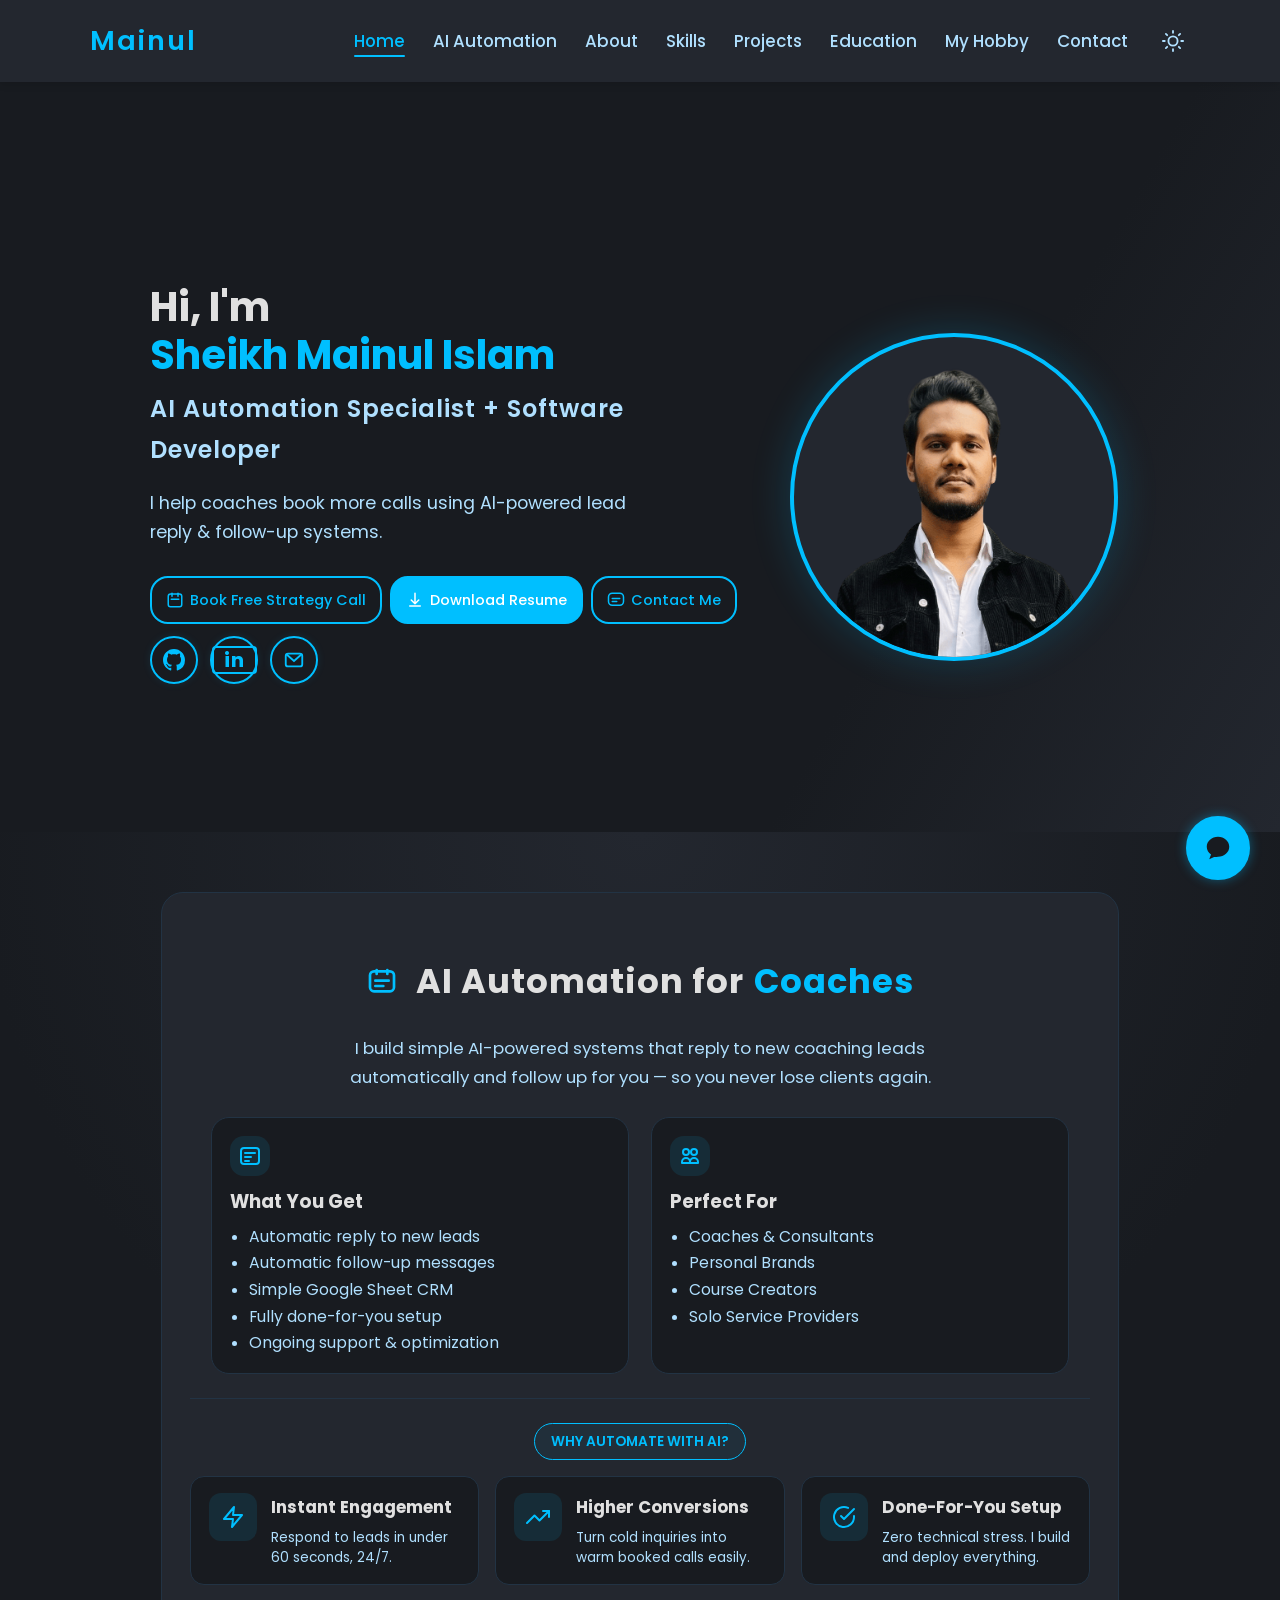
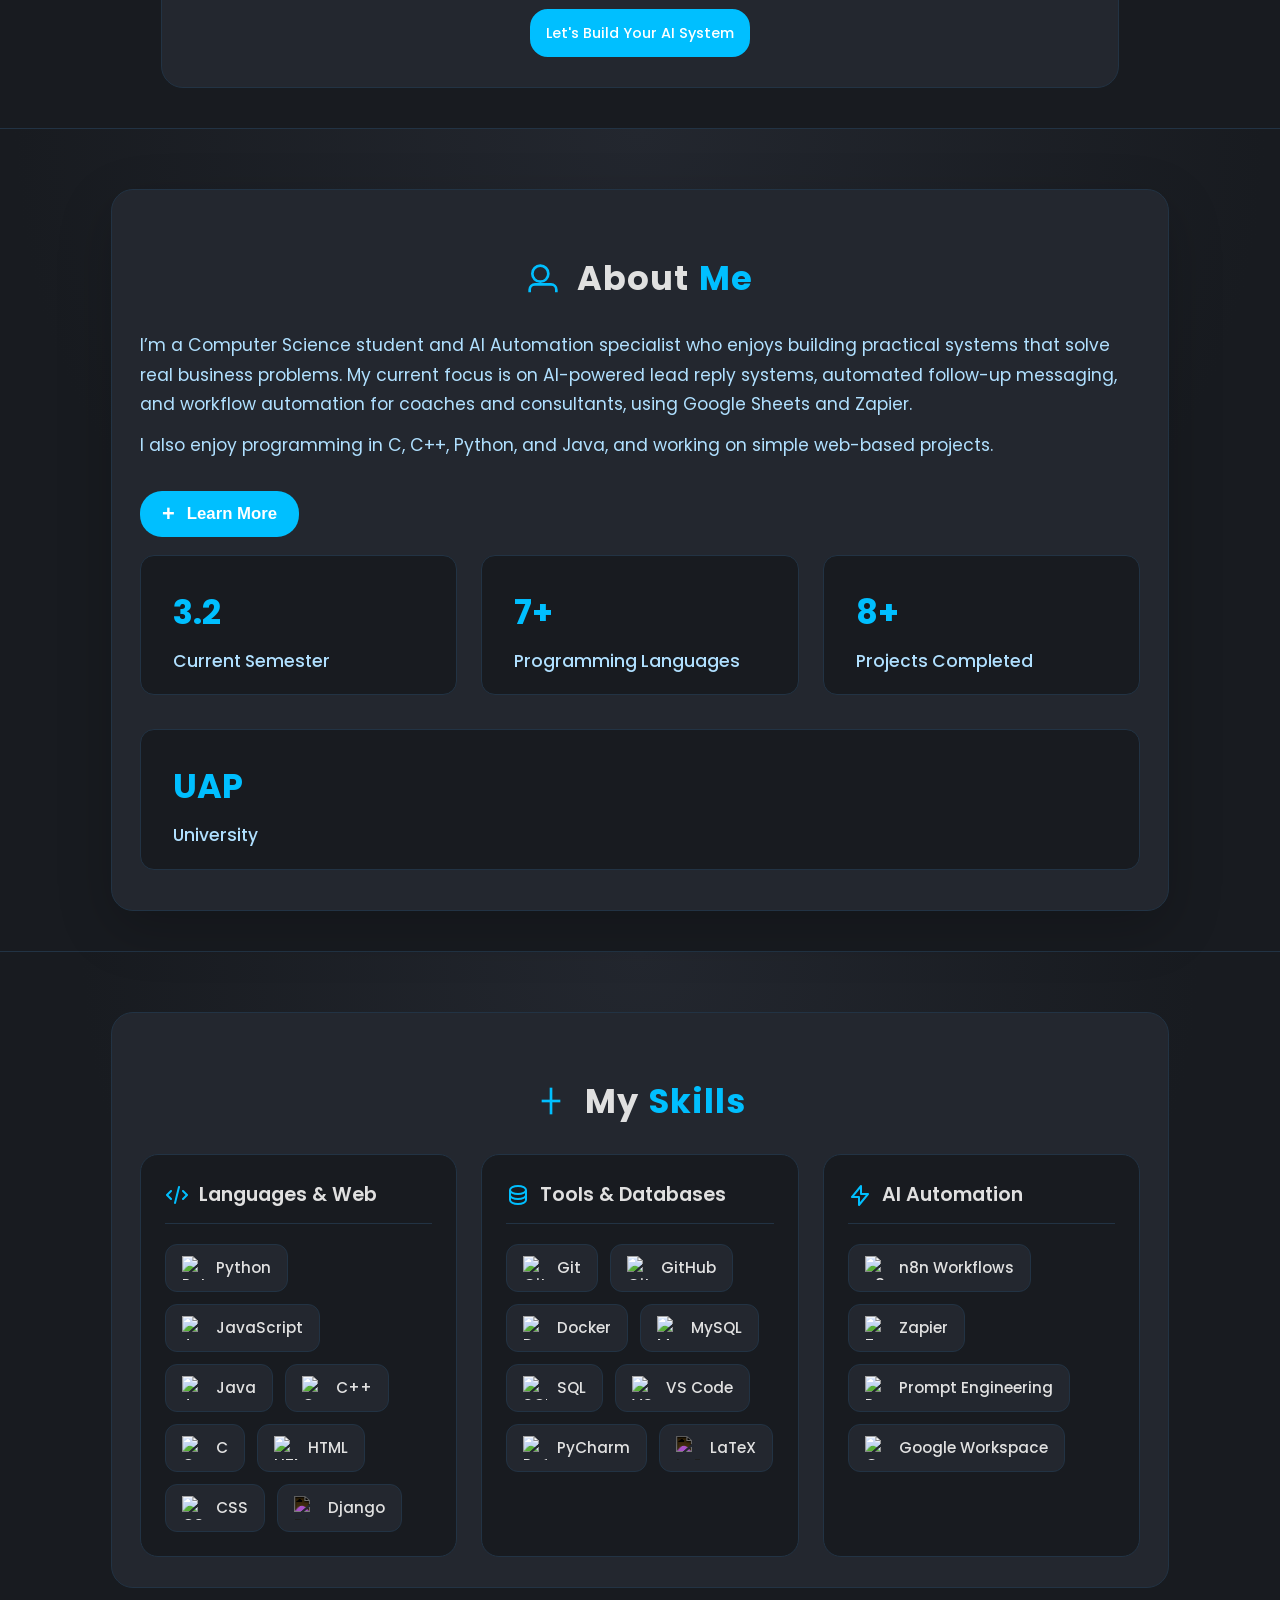
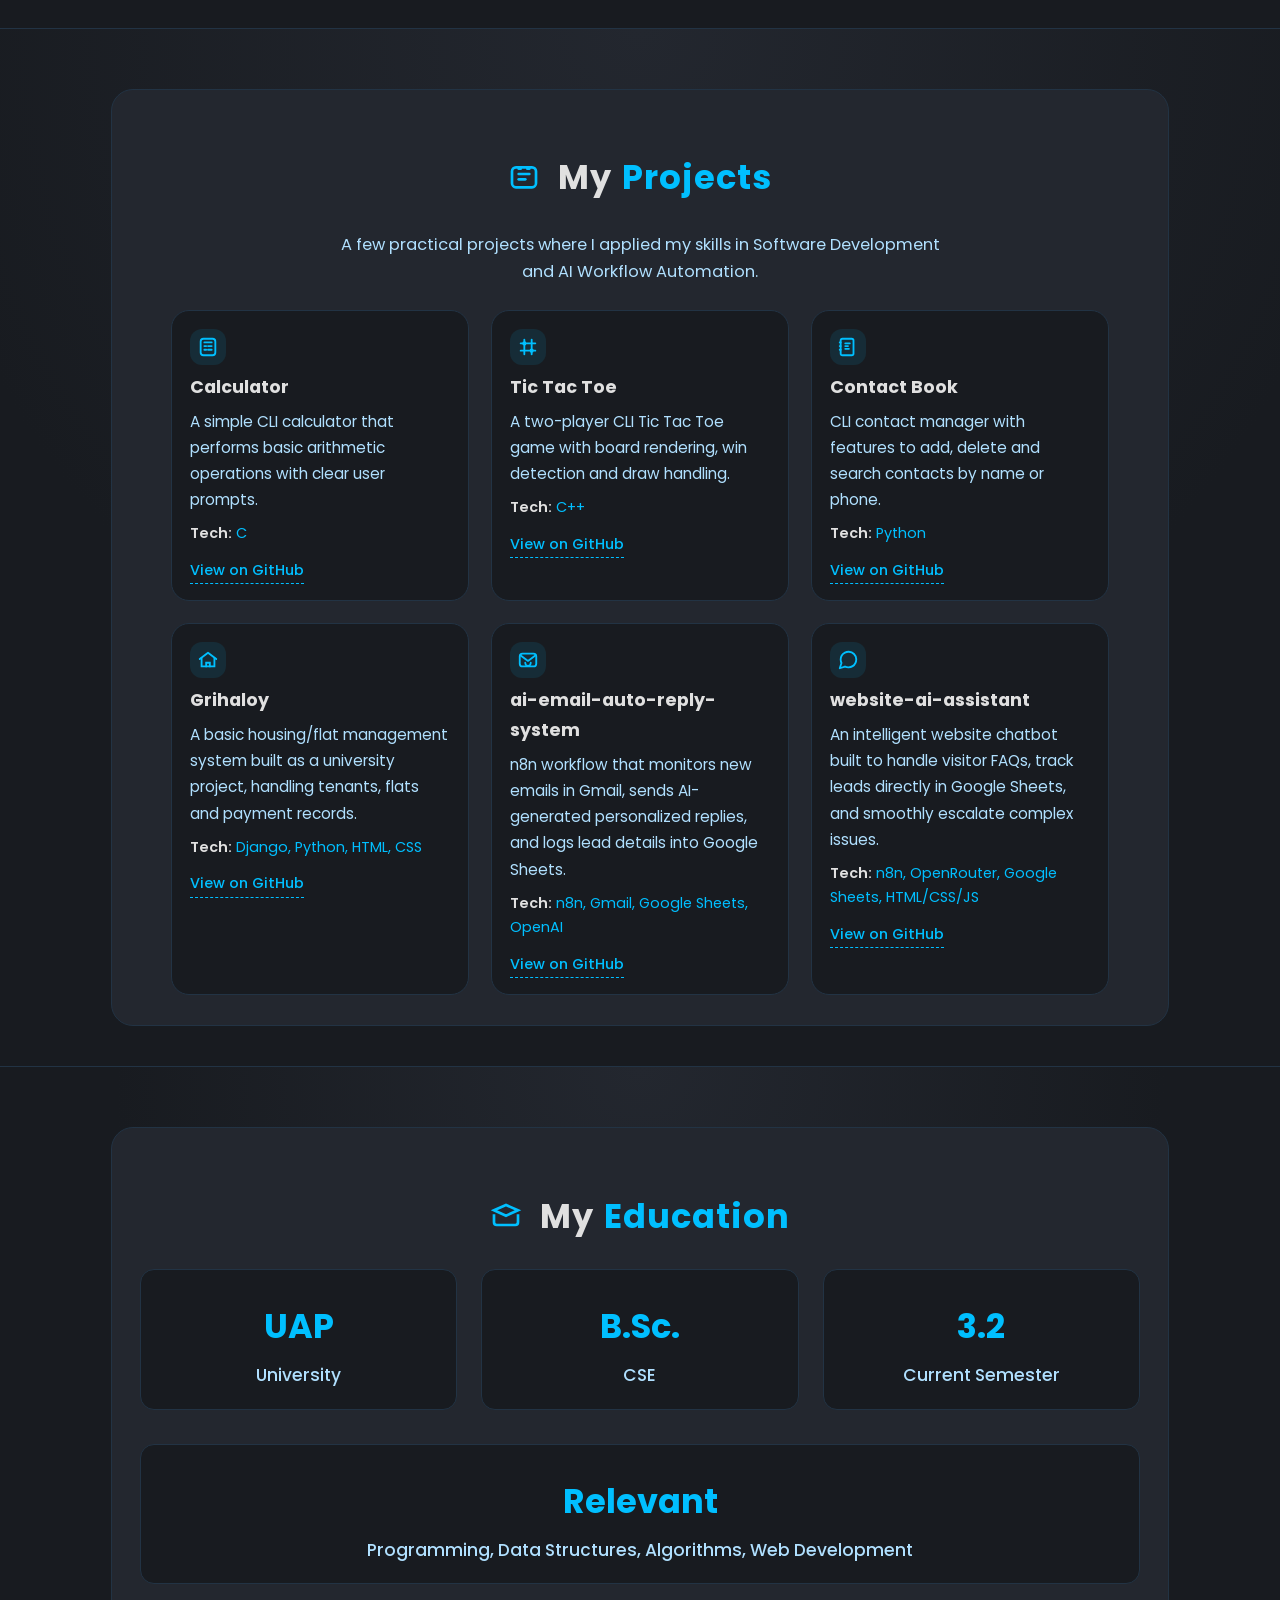
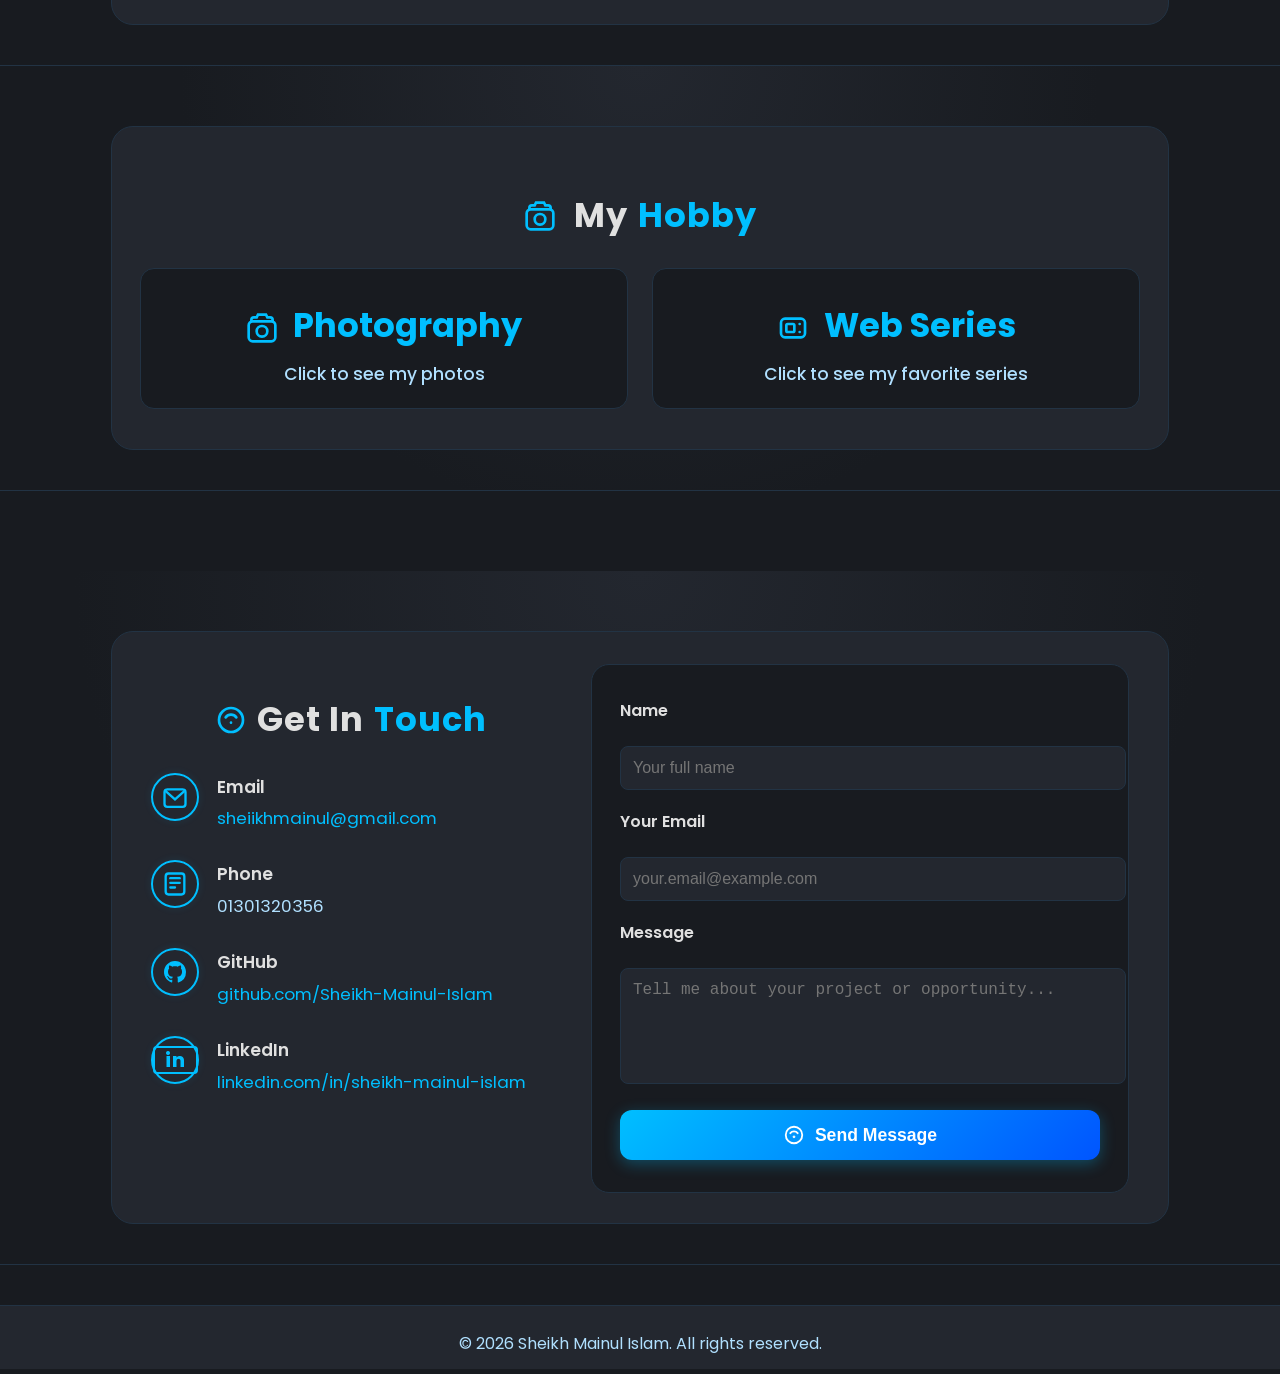
==== commit 72d05d2f: "Add files via upload" ====
--- a/index.html
+++ b/index.html
@@ -22,6 +22,12 @@
                 <li><a href="#education">Education</a></li>
                 <li><a href="#hobby">My Hobby</a></li>
                 <li><a href="#contact">Contact</a></li>
+                <li>
+                    <button id="global-theme-toggle" class="global-theme-btn" aria-label="Toggle Theme">
+                        <svg class="sun-icon" viewBox="0 0 24 24" fill="none" stroke="currentColor" stroke-width="2" stroke-linecap="round" stroke-linejoin="round"><circle cx="12" cy="12" r="5"></circle><path d="M12 1v2m0 18v2M4.22 4.22l1.42 1.42m12.72 12.72l1.42 1.42M1 12h2m18 0h2M4.22 19.78l1.42-1.42M18.36 5.64l1.42-1.42"></path></svg>
+                        <svg class="moon-icon" viewBox="0 0 24 24" fill="none" stroke="currentColor" stroke-width="2" stroke-linecap="round" stroke-linejoin="round" style="display: none;"><path d="M21 12.79A9 9 0 1 1 11.21 3 7 7 0 0 0 21 12.79z"></path></svg>
+                    </button>
+                </li>
             </ul>
         </div>
     </nav>
@@ -84,7 +90,7 @@
                     <span class="linkedin-icon">in</span>
                 </a>
 
-                <a href="#contact" class="btn-icon social-mail" title="Email">
+                <a href="https://mail.google.com/mail/?view=cm&fs=1&to=sheiikhmainul@gmail.com" class="btn-icon social-mail" title="Email" target="_blank" rel="noopener noreferrer">
                     <svg width="22" height="22" fill="none" viewBox="0 0 24 24">
                         <rect x="3" y="5" width="18" height="14" rx="2.5" stroke="currentColor" stroke-width="2"/>
                         <path d="M4 6l8 7 8-7" stroke="currentColor" stroke-width="2"/>
@@ -300,7 +306,7 @@
                             <div class="skill-badge"><img src="https://img.icons8.com/color/48/c-programming.png" alt="C"><span>C</span></div>
                             <div class="skill-badge"><img src="https://cdn.jsdelivr.net/gh/devicons/devicon@latest/icons/html5/html5-original.svg" alt="HTML"><span>HTML</span></div>
                             <div class="skill-badge"><img src="https://cdn.jsdelivr.net/gh/devicons/devicon@latest/icons/css3/css3-original.svg" alt="CSS"><span>CSS</span></div>
-                            <div class="skill-badge"><img src="https://cdn.jsdelivr.net/gh/devicons/devicon/icons/django/django-plain.svg" style="filter: invert(1);" alt="Django"><span>Django</span></div>
+                            <div class="skill-badge django-badge"><img src="https://cdn.jsdelivr.net/gh/devicons/devicon/icons/django/django-plain.svg" style="filter: invert(1);" alt="Django"><span>Django</span></div>
                         </div>
                     </div>
 
@@ -311,13 +317,13 @@
                         </h3>
                         <div class="skill-badges">
                             <div class="skill-badge"><img src="https://cdn.jsdelivr.net/gh/devicons/devicon@latest/icons/git/git-original.svg" alt="Git"><span>Git</span></div>
-                            <div class="skill-badge"><img src="https://cdn.simpleicons.org/github/white" alt="GitHub"><span>GitHub</span></div>
+                            <div class="skill-badge github-badge"><img src="https://cdn.simpleicons.org/github/white" alt="GitHub"><span>GitHub</span></div>
                             <div class="skill-badge"><img src="https://cdn.jsdelivr.net/gh/devicons/devicon@latest/icons/docker/docker-original.svg" alt="Docker"><span>Docker</span></div>
                             <div class="skill-badge"><img src="https://cdn.jsdelivr.net/gh/devicons/devicon/icons/mysql/mysql-original.svg" alt="MySQL"><span>MySQL</span></div>
                             <div class="skill-badge"><img src="https://img.icons8.com/color/48/database.png" alt="SQL"><span>SQL</span></div>
                             <div class="skill-badge"><img src="https://cdn.jsdelivr.net/gh/devicons/devicon@latest/icons/vscode/vscode-original.svg" alt="VS Code"><span>VS Code</span></div>
                             <div class="skill-badge"><img src="https://cdn.jsdelivr.net/gh/devicons/devicon@latest/icons/pycharm/pycharm-original.svg" alt="PyCharm"><span>PyCharm</span></div>
-                            <div class="skill-badge"><img src="https://upload.wikimedia.org/wikipedia/commons/9/92/LaTeX_logo.svg" style="filter: invert(1);" alt="LaTeX"><span>LaTeX</span></div>
+                            <div class="skill-badge latex-badge"><img src="https://upload.wikimedia.org/wikipedia/commons/9/92/LaTeX_logo.svg" style="filter: invert(1);" alt="LaTeX"><span>LaTeX</span></div>
                         </div>
                     </div>
 
@@ -576,7 +582,7 @@
 
                         <div class="contact-list">
                             <div class="contact-item">
-                                <a href="#contact" class="contact-icon contact-social" title="Email">
+                                <a href="https://mail.google.com/mail/?view=cm&fs=1&to=sheiikhmainul@gmail.com" class="contact-icon contact-social" title="Email" target="_blank" rel="noopener noreferrer">
                                     <svg width="28" height="28" fill="none" viewBox="0 0 24 24">
                                         <rect x="3" y="5.5" width="18" height="15" rx="2.5" stroke="currentColor" stroke-width="2"/>
                                         <path d="M4 7l8 7 8-7" stroke="currentColor" stroke-width="2"/>
@@ -585,7 +591,7 @@
                                 <div>
                                     <div class="contact-label">Email</div>
                                     <div class="contact-value">
-                                        <a href="#contact">sheiikhmainul@gmail.com</a>
+                                        <a href="https://mail.google.com/mail/?view=cm&fs=1&to=sheiikhmainul@gmail.com" target="_blank" rel="noopener noreferrer">sheiikhmainul@gmail.com</a>
                                     </div>
                                 </div>
                             </div>
@@ -672,11 +678,11 @@
 
     <link rel="stylesheet" href="chatbot/chat-style.css">
 
-    <button id="modern-chat-btn" onclick="toggleChat()" aria-label="Open Chat">
+    <div id="modern-chat-btn" onclick="toggleChat()" aria-label="Open Chat">
         <svg viewBox="0 0 24 24" fill="currentColor" xmlns="http://www.w3.org/2000/svg">
             <path d="M12 3c-4.97 0-9 3.58-9 8 0 2.52 1.34 4.77 3.43 6.18L5 21l3.86-1.74A9.973 9.973 0 0 0 12 19c4.97 0 9-3.58 9-8s-4.03-8-9-8z"/>
         </svg>
-    </button>
+    </div>
 
     <div id="chat-widget-container">
         <div id="chat" class="dark">
@@ -686,10 +692,6 @@
                     Mainul's AI Assistant
                 </div>
                 <div class="header-controls">
-                    <div class="theme-toggle" onclick="toggleTheme()">
-                        <div class="icon-sun"></div>
-                        <div class="icon-moon"></div>
-                    </div>
                     <div class="close-chat" onclick="toggleChat()">&times;</div>
                 </div>
             </div>
@@ -706,4 +708,4 @@
     <script src="chatbot/chat-logic.js"></script>
 
 </body>
-</html>
+</html>
--- a/style.css
+++ b/style.css
@@ -20,11 +20,15 @@
     font-family: var(--font);
     margin: 0;
     line-height: 1.7;
+    transition: background 0.4s ease, color 0.4s ease;
+    overflow-x: hidden;
 }
 .container {
     max-width: 1100px;
     margin: 0 auto;
     padding: 0 20px;
+    position: relative;
+    z-index: 10;
 }
 
 /* NAV */
@@ -34,6 +38,7 @@
     position: sticky;
     top: 0;
     z-index: 100;
+    transition: all 0.4s ease;
 }
 .nav-container {
     display: flex;
@@ -53,6 +58,7 @@
     gap: 28px;
     margin: 0;
     padding: 0;
+    align-items: center;
 }
 nav ul li a {
     color: var(--text-alt);
@@ -79,11 +85,31 @@
     border-radius: 2px;
 }
 
+/* Global Theme Toggle Button */
+.global-theme-btn {
+    background: none;
+    border: none;
+    color: var(--text-alt);
+    cursor: pointer;
+    padding: 6px;
+    display: flex;
+    align-items: center;
+    justify-content: center;
+    transition: color 0.3s;
+}
+.global-theme-btn:hover {
+    color: var(--primary);
+}
+.global-theme-btn svg {
+    width: 22px;
+    height: 22px;
+}
+
 /* SECTIONS */
 .section {
     padding: 60px 0 40px 0;
     border-bottom: 1px solid var(--border);
-    transition: background var(--transition);
+    transition: background 0.4s ease, border-color 0.4s ease;
 }
 .section-title {
     display: flex;
@@ -93,7 +119,7 @@
     font-size: 2.1rem;
     font-weight: 700;
     margin-bottom: 24px;
-    color: #fff;
+    color: var(--text);
     letter-spacing: 1px;
     text-align: center;
 }
@@ -101,7 +127,7 @@
     font-size: 2.1rem;
     font-weight: 600;
     margin-bottom: 24px;
-    color: #fff;
+    color: var(--text);
     letter-spacing: 1px;
 }
 .highlight {
@@ -112,12 +138,12 @@
 .home-title {
     font-size: 2.5rem;
     font-weight: 700;
-    color: #fff;
+    color: var(--text);
     margin-bottom: 10px;
     line-height: 1.2;
 }
 .hi-white {
-    color: #fff;
+    color: var(--text);
     font-weight: 700;
 }
 .mainul-name {
@@ -127,24 +153,21 @@
     line-height: 1.2;
 }
 .home-role {
-    color: #b0e0ff;
+    color: var(--text-alt);
     font-size: 1.5rem;
     margin-bottom: 8px;
     font-weight: 600;
     margin-top: 0;
     letter-spacing: 1px;
 }
-.lite-color {
-    color: #b0e0ff !important;
-}
 .home-desc {
     font-size: 1.1rem;
     margin-bottom: 28px;
-    color: #b0bfc9;
+    color: var(--text-alt);
     max-width: 500px;
 }
 .hero-section {
-    background: linear-gradient(120deg, #181b20 70%, #23272f 100%);
+    background: linear-gradient(120deg, var(--bg) 70%, var(--bg-alt) 100%);
     padding: 70px 0 50px 0;
     min-height: 70vh;
     display: flex;
@@ -173,8 +196,8 @@
     border-radius: 50%;
     border: 4px solid var(--primary);
     object-fit: cover;
-    box-shadow: 0 0 40px #00bfff33;
-    background: #111;
+    box-shadow: 0 0 40px rgba(0, 191, 255, 0.2);
+    background: var(--bg-alt);
     max-width: 100%;
     margin-top: 30px;
 }
@@ -205,11 +228,7 @@
     font-weight: 500;
     border: none;
     cursor: pointer;
-    transition:
-        background var(--transition),
-        color var(--transition),
-        border var(--transition),
-        box-shadow var(--transition);
+    transition: all var(--transition);
     text-decoration: none;
     display: inline-flex;
     align-items: center;
@@ -219,25 +238,17 @@
     min-height: 32px;
     white-space: nowrap;
 }
-.btn span,
-.btn-outline span {
-    display: inline-flex;
-    align-items: center;
-}
-.btn svg,
-.btn-outline svg {
-    display: block;
-}
+.btn span, .btn-outline span { display: inline-flex; align-items: center; }
+.btn svg, .btn-outline svg { display: block; }
 
 .btn {
     background: var(--primary);
-    color: var(--bg);
+    color: #ffffff;
     border: 2px solid var(--primary);
 }
 .btn:hover {
-    background: #009acd;
-    color: #fff;
-    box-shadow: 0 0 14px #00bfff55;
+    filter: brightness(1.1);
+    box-shadow: 0 0 14px rgba(0, 191, 255, 0.4);
 }
 .btn-outline {
     background: transparent;
@@ -249,45 +260,12 @@
     color: var(--bg);
 }
 
-/* Download Resume */
-.btn.btn-resume .resume-icon {
-    display: inline-flex;
-    align-items: center;
-    color: var(--bg);
-    transition: color 0.2s;
-}
-.btn.btn-resume:hover {
-    background: #00bfff;
-    color: #fff;
-    border-color: #00bfff;
-    box-shadow: 0 0 16px #00bfff55;
-}
-.btn.btn-resume:hover .resume-icon {
-    color: #fff;
-}
-.btn.btn-resume .resume-text {
-    transition: color 0.2s;
-}
-.btn.btn-resume:hover .resume-text {
-    color: #fff;
-}
-
-/* Call & Contact icons */
-.btn-call .call-btn-icon,
-.btn-contact .contact-btn-icon {
-    display: inline-flex;
-    align-items: center;
-    color: var(--primary);
-    transition: color 0.2s;
-}
-.btn-call:hover .call-btn-icon,
-.btn-contact:hover .contact-btn-icon {
-    color: #fff;
-}
+.btn.btn-resume .resume-icon { color: #ffffff; transition: color 0.2s; }
+.btn-call .call-btn-icon, .btn-contact .contact-btn-icon { color: var(--primary); transition: color 0.2s; }
+.btn-call:hover .call-btn-icon, .btn-contact:hover .contact-btn-icon { color: #ffffff; }
 
 /* SOCIAL ICON BUTTONS */
-.btn-icon,
-.contact-icon.contact-social {
+.btn-icon, .contact-icon.contact-social {
     display: inline-flex;
     align-items: center;
     justify-content: center;
@@ -298,1176 +276,477 @@
     width: 44px;
     height: 44px;
     font-size: 1.2rem;
-    transition:
-        background 0.2s,
-        color 0.2s,
-        border 0.2s,
-        box-shadow 0.2s;
-    box-shadow: 0 0 8px #00bfff22;
+    transition: all 0.2s;
+    box-shadow: 0 0 8px rgba(0, 191, 255, 0.1);
     text-decoration: none;
     cursor: pointer;
 }
-.btn-icon:hover,
-.contact-icon.contact-social:hover {
-    background: #00bfff;
-    color: #181b20;
-    border-color: #00bfff;
-    box-shadow: 0 0 16px #00bfff55;
-}
-
-/* GitHub SVG */
-.github-svg {
-    color: #00bfff;
-    transition: color 0.2s;
-}
-.btn-icon:hover .github-svg,
-.contact-icon.contact-social:hover .github-svg {
-    color: #181b20;
-}
-
-/* LinkedIn */
+.btn-icon:hover, .contact-icon.contact-social:hover {
+    background: var(--primary);
+    color: #ffffff;
+    box-shadow: 0 0 16px rgba(0, 191, 255, 0.4);
+}
+.github-svg { color: var(--primary); transition: color 0.2s; }
+.btn-icon:hover .github-svg, .contact-icon.contact-social:hover .github-svg { color: #ffffff; }
+
 .linkedin-icon {
     font-family: 'Poppins', Arial, sans-serif;
     font-weight: 700;
     font-size: 1.25rem;
     display: inline-block;
     border-radius: 4px;
-    border: 2px solid #00bfff;
+    border: 2px solid var(--primary);
     padding: 2px 10px;
     line-height: 1;
     letter-spacing: 1px;
     background: transparent;
-    color: #00bfff;
-    transition:
-        background 0.2s,
-        color 0.2s,
-        box-shadow 0.2s,
-        border 0.2s;
-}
-.btn-icon.social-in:hover .linkedin-icon,
-.contact-social.social-in:hover .linkedin-icon {
-    background: #00bfff;
-    color: #181b20;
-    border-color: #00bfff;
-    box-shadow: 0 0 16px #00bfff55;
+    color: var(--primary);
+    transition: all 0.2s;
+}
+.btn-icon.social-in:hover .linkedin-icon, .contact-social.social-in:hover .linkedin-icon {
+    background: var(--primary);
+    color: #ffffff;
 }
 
 /* ABOUT MODERN */
-.about-modern {
-    background: radial-gradient(circle at top, #1e2430 0%, #181b20 60%, #101218 100%);
-}
+.about-modern { background: radial-gradient(circle at top, var(--bg-alt) 0%, var(--bg) 60%); }
 .about-inner {
-    position: relative;
-    max-width: 1000px;
-    margin: 0 auto;
-    padding: 32px 28px 30px 28px;
-    border-radius: 22px;
-    border: 1.5px solid #223344;
-    background: radial-gradient(circle at top left, #00bfff1a 0%, #11141c 55%, #06070a 100%);
-    box-shadow: 0 18px 55px #000000aa, 0 0 40px #00bfff22;
-    overflow: hidden;
-}
-.about-inner::before {
-    content: '';
-    position: absolute;
-    top: -120px;
-    right: -140px;
-    width: 280px;
-    height: 280px;
-    background: radial-gradient(circle, #00bfff44 0%, transparent 60%);
-    opacity: 0.7;
-    pointer-events: none;
-}
-.about-modern-flex {
-    display: flex;
-    align-items: flex-start;
-    justify-content: space-between;
-    gap: 48px;
-    flex-wrap: wrap;
-}
-.about-modern-left {
-    flex: 2 1 400px;
-    min-width: 280px;
-}
-.about-modern-left p {
-    color: #e0e0e0;
-    font-size: 1.08rem;
-    margin-bottom: 12px;
-    margin-top: 0;
-}
-.about-stats-grid {
-    display: flex;
-    flex-wrap: wrap;
-    gap: 24px;
-    margin-top: 18px;
-}
+    position: relative; max-width: 1000px; margin: 0 auto; padding: 32px 28px 30px 28px;
+    border-radius: 22px; border: 1.5px solid var(--border); background: var(--card);
+    box-shadow: 0 18px 55px rgba(0,0,0,0.2); overflow: hidden; transition: all 0.4s ease;
+}
+.about-modern-flex { display: flex; align-items: flex-start; justify-content: space-between; gap: 48px; flex-wrap: wrap; }
+.about-modern-left { flex: 2 1 400px; min-width: 280px; }
+.about-modern-left p { color: var(--text-alt); font-size: 1.08rem; margin-bottom: 12px; margin-top: 0; }
+
+.about-stats-grid { display: flex; flex-wrap: wrap; gap: 24px; margin-top: 18px; }
 .about-stat-card {
-    background: #23272f;
-    border-radius: 14px;
-    padding: 28px 32px 18px 32px;
-    min-width: 180px;
-    flex: 1 1 180px;
-    box-shadow: 0 2px 12px #00bfff11;
-    border: 1.5px solid #223344;
+    background: var(--bg); border-radius: 14px; padding: 28px 32px 18px 32px;
+    min-width: 180px; flex: 1 1 180px; border: 1.5px solid var(--border);
+    display: flex; flex-direction: column; align-items: flex-start; margin-bottom: 10px; transition: all 0.3s ease;
+}
+.about-stat-card.edu-hover:hover, .about-stat-card:hover {
+    border-color: var(--primary); transform: scale(1.05);
+    box-shadow: 0 0 32px rgba(0, 191, 255, 0.4), 0 2px 12px rgba(0, 191, 255, 0.2);
+    background: linear-gradient(135deg, rgba(0, 191, 255, 0.1) 0%, var(--bg) 100%);
+}
+.about-stat-main { color: var(--primary); font-size: 2.1rem; font-weight: 700; margin-bottom: 6px; }
+.about-stat-label { color: var(--text-alt); font-size: 1.08rem; font-weight: 500; }
+
+.about-learnmore-btn {
+    display: inline-flex; align-items: center; gap: 8px; background: var(--primary); color: #ffffff; border: none;
+    border-radius: 22px; padding: 10px 22px; font-size: 1.05rem; font-weight: 600; cursor: pointer; margin-top: 18px; transition: all 0.2s;
+}
+.about-learnmore-btn:hover { filter: brightness(1.1); }
+.about-learnmore-btn .plus-icon { font-size: 1.3em; font-weight: 700; margin-right: 4px; }
+
+/* AI AUTOMATION SECTION */
+.automation-section { background: radial-gradient(circle at top, var(--bg-alt) 0%, var(--bg) 60%); }
+.automation-inner {
+    max-width: 900px; margin: 0 auto; padding: 32px 28px 30px 28px;
+    border-radius: 22px; border: 1.5px solid var(--border); background: var(--card); transition: all 0.4s ease;
+}
+.automation-subtitle { font-size: 1.05rem; color: var(--text-alt); max-width: 600px; margin: 0 auto 26px auto; text-align: center; }
+
+.automation-grid { display: flex; flex-wrap: wrap; gap: 22px; justify-content: center; margin-bottom: 24px; }
+.automation-card {
+    flex: 1 1 260px; max-width: 380px; background: var(--bg); border-radius: 18px; border: 1px solid var(--border);
+    padding: 18px 18px 16px; transition: all 0.3s ease;
+}
+.automation-card:hover { 
+    transform: translateY(-4px) scale(1.02); border-color: var(--primary); 
+    box-shadow: 0 14px 40px rgba(0, 191, 255, 0.3); background: linear-gradient(145deg, #151d28 0%, #10141f 100%);
+}
+.automation-card-icon { width: 40px; height: 40px; border-radius: 14px; background: rgba(0, 191, 255, 0.1); display: flex; align-items: center; justify-content: center; margin-bottom: 10px; }
+.automation-card-title { margin: 0 0 6px 0; font-size: 1.15rem; color: var(--text); }
+.automation-list { margin: 0; padding-left: 1.2rem; color: var(--text-alt); font-size: 0.98rem; }
+
+/* AUTOMATION IMPACT SECTION */
+.automation-impact { border-top: 1px solid var(--border); padding-top: 24px; margin-top: 10px; text-align: center; }
+.automation-badge {
+    display: inline-block; padding: 6px 16px; border-radius: 999px; border: 1px solid var(--primary);
+    color: var(--primary); font-size: 0.85rem; font-weight: 600; text-transform: uppercase; margin-bottom: 16px;
+    background: rgba(0, 191, 255, 0.05);
+}
+.impact-grid { display: flex; flex-wrap: wrap; gap: 16px; justify-content: center; margin-bottom: 24px; }
+.impact-card {
+    flex: 1 1 220px; max-width: 280px; background: var(--bg); border: 1px solid var(--border);
+    border-radius: 14px; padding: 16px 18px; display: flex; align-items: flex-start; gap: 14px; text-align: left; transition: all 0.3s;
+}
+.impact-card:hover { 
+    transform: translateY(-4px); border-color: var(--primary); 
+    box-shadow: 0 10px 25px rgba(0, 191, 255, 0.25); background: linear-gradient(140deg, rgba(0,191,255,0.1), #090c13 70%);
+}
+.impact-icon { background: rgba(0, 191, 255, 0.1); padding: 12px; border-radius: 12px; display: flex; align-items: center; justify-content: center; }
+.impact-info h4 { margin: 0 0 6px 0; color: var(--text); font-size: 1.05rem; }
+.impact-info p { margin: 0; color: var(--text-alt); font-size: 0.85rem; line-height: 1.5; }
+
+/* SKILLS SECTION */
+.skills-section { background: radial-gradient(circle at top, var(--bg-alt) 0%, var(--bg) 60%); }
+.skills-inner {
+    max-width: 1000px; margin: 0 auto; padding: 32px 28px 30px 28px;
+    border-radius: 22px; border: 1.5px solid var(--border); background: var(--card); transition: all 0.4s ease;
+}
+.skills-bento { display: grid; grid-template-columns: repeat(auto-fit, minmax(300px, 1fr)); gap: 24px; margin-top: 20px; }
+.skill-category-card { background: var(--bg); border-radius: 18px; border: 1px solid var(--border); padding: 24px; transition: all 0.3s; }
+.skill-category-card:hover { transform: translateY(-4px); border-color: var(--primary); box-shadow: 0 12px 32px rgba(0, 191, 255, 0.2); }
+.category-title { color: var(--text); font-size: 1.2rem; font-weight: 600; margin: 0 0 20px 0; display: flex; align-items: center; gap: 10px; border-bottom: 1px solid var(--border); padding-bottom: 12px; }
+.category-title svg { color: var(--primary); }
+.skill-badges { display: flex; flex-wrap: wrap; gap: 12px; }
+.skill-badge {
+    display: inline-flex; align-items: center; gap: 10px; background: var(--card); border: 1px solid var(--border);
+    padding: 10px 16px; border-radius: 12px; color: var(--text); font-size: 0.95rem; font-weight: 500; transition: all 0.3s;
+}
+.skill-badge img { width: 24px; height: 24px; object-fit: contain; transition: transform 0.3s; }
+.skill-badge:hover { 
+    background: rgba(0, 191, 255, 0.08); border-color: var(--primary); color: var(--primary); 
+    transform: translateY(-4px); box-shadow: 0 8px 20px rgba(0, 191, 255, 0.2);
+}
+.skill-badge:hover img { transform: scale(1.15); }
+
+/* PROJECTS SECTION */
+.projects-section { background: radial-gradient(circle at top, var(--bg-alt) 0%, var(--bg) 60%); }
+.projects-inner {
+    max-width: 1000px; margin: 0 auto; padding: 32px 28px 30px 28px;
+    border-radius: 22px; border: 1.5px solid var(--border); background: var(--card); transition: all 0.4s ease;
+}
+.projects-subtitle { font-size: 1.02rem; color: var(--text-alt); max-width: 620px; margin: 0 auto 24px auto; text-align: center; }
+.projects-grid { display: flex; flex-wrap: wrap; gap: 22px; justify-content: center; }
+.project-card-modern {
+    flex: 0 1 260px; max-width: 360px; background: var(--bg); border-radius: 18px; border: 1.5px solid var(--border);
+    padding: 18px 18px 16px; transition: all 0.3s ease; cursor: pointer;
+}
+.project-card-modern:hover { 
+    transform: translateY(-3px) scale(1.015); border-color: var(--primary); 
+    box-shadow: 0 14px 40px rgba(0, 191, 255, 0.3); background: linear-gradient(145deg, #171f2b 0%, #10141f 100%);
+}
+.project-card-icon { width: 36px; height: 36px; border-radius: 12px; background: rgba(0, 191, 255, 0.1); display: flex; align-items: center; justify-content: center; margin-bottom: 8px; }
+.project-card-title { margin: 0 0 6px 0; font-size: 1.1rem; color: var(--text); }
+.project-card-desc { margin: 0 0 8px 0; color: var(--text-alt); font-size: 0.96rem; }
+.project-card-tech { margin: 0 0 10px 0; font-size: 0.9rem; color: var(--primary); }
+.project-card-tech span { font-weight: 600; color: var(--text); }
+.project-link-modern { display: inline-flex; align-items: center; font-size: 0.9rem; color: var(--primary); font-weight: 500; border-bottom: 1px dashed var(--primary); padding-bottom: 1px; text-decoration: none;}
+.project-link-modern:hover { color: var(--text); border-color: var(--text); }
+
+/* EDUCATION & HOBBY SECTIONS */
+.education-section, .hobby-section { background: radial-gradient(circle at top, var(--bg-alt) 0%, var(--bg) 60%); }
+.education-inner, .hobby-inner {
+    max-width: 1000px; margin: 0 auto; padding: 32px 28px 30px 28px;
+    border-radius: 22px; border: 1.5px solid var(--border); background: var(--card); transition: all 0.4s ease;
+}
+.education-stats-grid .about-stat-card { align-items: center; text-align: center; }
+
+/* CONTACT SECTION */
+.contact-section-space { margin-top: 80px; background: radial-gradient(circle at top, var(--bg-alt) 0%, var(--bg) 60%); }
+.contact-inner {
+    max-width: 1000px; margin: 0 auto; padding: 32px 28px 30px 28px;
+    border-radius: 22px; border: 1.5px solid var(--border); background: var(--card); transition: all 0.4s ease;
+}
+.contact-modern { display: flex; gap: 40px; align-items: flex-start; justify-content: center; flex-wrap: wrap; }
+.contact-left { flex: 1 1 320px; min-width: 280px; max-width: 400px; }
+.contact-list { display: flex; flex-direction: column; gap: 28px; }
+.contact-item { display: flex; align-items: flex-start; gap: 18px; }
+.contact-label { color: var(--text); font-weight: 600; font-size: 1.08em; }
+.contact-value { color: var(--text-alt); font-size: 1.05em; margin-top: 2px; }
+.contact-value a { color: var(--primary); text-decoration: none; }
+.contact-value a:hover { text-decoration: underline; }
+
+.contact-right {
+    flex: 1 1 340px; min-width: 280px; max-width: 480px; background: var(--bg); border-radius: 18px;
+    padding: 32px 28px; border: 1px solid var(--border); transition: all 0.3s;
+}
+.contact-form-effect.form-glow {
+    box-shadow: 0 0 32px rgba(0, 191, 255, 0.6), 0 2px 12px rgba(0, 191, 255, 0.2); border: 1px solid var(--primary);
+    background: linear-gradient(135deg, rgba(0, 191, 255, 0.05) 0%, var(--card) 100%);
+}
+.contact-form-modern { display: flex; flex-direction: column; gap: 18px; }
+.contact-form-modern label { color: var(--text); font-weight: 600; margin-bottom: 4px; }
+.contact-form-modern input, .contact-form-modern textarea {
+    background: var(--card); border: 1.5px solid var(--border); border-radius: 8px; padding: 12px;
+    color: var(--text); font-size: 1rem; width: 100%; resize: none; transition: all 0.3s;
+}
+.contact-form-modern input:focus, .contact-form-modern textarea:focus { border: 2px solid var(--primary); outline: none; }
+
+.btn-modern {
+    background: linear-gradient(135deg, #00bfff, #0055ff); color: #fff; border: none; border-radius: 12px;
+    padding: 14px 0; font-size: 1.1em; font-weight: 600; margin-top: 8px; cursor: pointer; display: flex;
+    align-items: center; justify-content: center; gap: 10px; width: 100%; transition: all 0.3s cubic-bezier(0.175, 0.885, 0.32, 1.275); 
+    box-shadow: 0 4px 15px rgba(0, 191, 255, 0.3);
+}
+.btn-modern svg circle { stroke: #ffffff !important; }
+.btn-modern svg path { stroke: #ffffff !important; }
+.btn-modern svg circle[fill="#fff"] { fill: #ffffff !important; }
+.btn-modern:hover { transform: translateY(-3px) scale(1.02); box-shadow: 0 8px 25px rgba(0, 191, 255, 0.5); }
+
+/* FOOTER */
+footer { text-align: center; color: var(--text-alt); padding: 24px 0 12px 0; background: var(--bg-alt); border-top: 1px solid var(--border); margin-top: 40px; transition: all 0.4s ease;}
+
+/* ==========================================================================
+   ✨ MODALS & PHOTO VIEWER (GLASSMORPHIC, PHONE-STYLE)
+   ========================================================================== */
+.glass-modal-bg, .hobby-modal-bg {
+    display: none; position: fixed; z-index: 2000; top: 0; left: 0; width: 100vw; height: 100vh;
+    background: rgba(0, 0, 0, 0.6); backdrop-filter: blur(8px); -webkit-backdrop-filter: blur(8px);
+    transition: opacity 0.3s; opacity: 0;
+}
+.glass-modal-bg.active, .hobby-modal-bg.active { opacity: 1; }
+
+.glass-modal {
+    display: none; position: fixed; z-index: 2100; top: 50%; left: 50%;
+    transform: translate(-50%, -50%) scale(0.98); width: 420px; max-width: 95vw;
+    background: var(--card); border-radius: 22px; border: 2px solid var(--primary);
+    padding: 36px 32px 28px 32px; color: var(--text); transition: all 0.3s; opacity: 0;
+}
+.glass-modal.active { opacity: 1; transform: translate(-50%, -50%) scale(1); }
+.glass-modal-close { position: absolute; top: 18px; right: 22px; background: none; border: none; color: var(--text); font-size: 2rem; cursor: pointer; transition: 0.3s; }
+.glass-modal-close:hover { color: var(--primary); transform: scale(1.2); }
+.glass-modal-title { color: var(--primary); font-size: 1.5rem; font-weight: 700; text-align: center; }
+.glass-modal-content { color: var(--text-alt); text-align: center; }
+
+/* Hobby Gallery Main Window */
+.hobby-modal {
+    display: none; position: fixed; z-index: 3100; top: 50%; left: 50%;
+    transform: translate(-50%, -50%); opacity: 0; pointer-events: none;
+    align-items: center; justify-content: center;
+}
+.hobby-modal.active { opacity: 1; pointer-events: auto; display: flex; }
+
+#hobbyGalleryModal {
+    width: 90vw; max-width: 900px; height: auto; max-height: 85vh;
+    flex-direction: column; justify-content: flex-start;
+    overflow-x: hidden; overflow-y: auto; padding: 30px;
+    background: var(--card); border: 2px solid var(--primary); border-radius: 22px;
+}
+#hobbyGalleryModal::-webkit-scrollbar { width: 8px; }
+#hobbyGalleryModal::-webkit-scrollbar-thumb { background: var(--primary); border-radius: 4px; }
+
+/* 🔥 SQUARE PHONE GALLERY HORIZONTAL SCROLL 🔥 */
+.hobby-gallery-thumbs {
+    display: flex;
+    flex-wrap: nowrap;
+    overflow-x: auto; 
+    gap: 16px; /* Space between photos */
+    justify-content: flex-start;
+    
+    /* 🔥 FIX: Added padding inside the scroll box so the shadow doesn't get cut off! 🔥 */
+    padding: 30px 20px; 
+    
+    scroll-behavior: smooth;
+    -webkit-overflow-scrolling: touch;
+}
+.hobby-gallery-thumbs::-webkit-scrollbar { height: 8px; }
+.hobby-gallery-thumbs::-webkit-scrollbar-track { background: rgba(0,0,0,0.1); border-radius: 10px; }
+.hobby-gallery-thumbs::-webkit-scrollbar-thumb { background: var(--primary); border-radius: 10px; }
+
+/* 🔥 PERFECT SQUARE THUMBNAILS 🔥 */
+.hobby-thumb {
+    flex: 0 0 auto; 
+    background: var(--card);
+    border-radius: 12px;
+    border: 1px solid transparent;
+    box-shadow: 0 2px 12px rgba(0, 191, 255, 0.1);
+    padding: 6px; 
+    cursor: pointer;
+    transition: box-shadow 0.3s, transform 0.3s, background 0.3s, border 0.3s;
     display: flex;
     flex-direction: column;
-    align-items: flex-start;
-    margin-bottom: 10px;
-    transition:
-        box-shadow 0.3s,
-        transform 0.3s,
-        background 0.3s,
-        border 0.3s;
-}
-.about-stat-card.edu-hover:hover,
-.about-stat-card:hover {
-    background: linear-gradient(135deg, #00bfff33 0%, #23272f 100%);
-    box-shadow: 0 0 32px #00bfff99, 0 2px 12px #00bfff22;
-    border-color: #00bfff;
+    align-items: center;
+    width: 110px; 
+    height: 110px; 
+}
+
+/* BLUE HOVER GLOW FOR HOBBIES (DARK MODE) */
+.hobby-thumb:hover, .hobby-thumb:focus {
+    background: linear-gradient(135deg, rgba(0, 191, 255, 0.2) 0%, var(--card) 100%);
+    box-shadow: 0 0 24px rgba(0, 191, 255, 0.6), 0 2px 12px rgba(0, 191, 255, 0.2);
     transform: scale(1.07);
-}
-.about-stat-main {
-    color: #00bfff;
-    font-size: 2.1rem;
-    font-weight: 700;
-    margin-bottom: 6px;
-}
-.about-stat-label {
-    color: #b0e0ff;
-    font-size: 1.08rem;
-    font-weight: 500;
-}
-
-/* LEARN MORE BUTTON */
-.about-learnmore-btn {
-    display: inline-flex;
-    align-items: center;
-    gap: 8px;
-    background: var(--primary);
-    color: #181b20;
-    border: none;
-    border-radius: 22px;
-    padding: 10px 22px;
-    font-size: 1.05rem;
-    font-weight: 600;
-    cursor: pointer;
-    margin-top: 18px;
-    box-shadow: 0 0 8px #00bfff22;
-    transition:
-        background 0.2s,
-        color 0.2s,
-        box-shadow 0.2s;
-}
-.about-learnmore-btn:hover,
-.about-learnmore-btn:focus {
-    background: #009acd;
-    color: #fff;
-    box-shadow: 0 0 16px #00bfff55;
-}
-.about-learnmore-btn .plus-icon {
-    font-size: 1.3em;
-    font-weight: 700;
-    margin-right: 4px;
-}
-.about-learnmore-btn .plus-icon.black-icon {
-    color: #181b20 !important;
-}
-
-/* GLASS MODAL */
-.glass-modal-bg {
-    display: none;
-    position: fixed;
-    z-index: 2000;
-    top: 0;
-    left: 0;
-    width: 100vw;
-    height: 100vh;
-    background: rgba(24, 27, 32, 0.25);
-    backdrop-filter: blur(8px);
-    transition: opacity 0.3s;
-    opacity: 0;
-}
-.glass-modal-bg.active {
-    opacity: 1;
-}
-.glass-modal {
-    display: none;
-    position: fixed;
-    z-index: 2100;
-    top: 50%;
-    left: 50%;
-    transform: translate(-50%, -50%) scale(0.98);
-    min-width: 320px;
-    max-width: 95vw;
-    width: 420px;
-    background: rgba(35, 39, 47, 0.55);
-    border-radius: 22px;
-    box-shadow: 0 8px 40px #00bfff44, 0 2px 12px #00bfff22;
-    border: 2px solid #00bfff55;
-    padding: 36px 32px 28px 32px;
-    backdrop-filter: blur(24px) saturate(1.3);
-    color: #e0e0e0;
-    transition:
-        opacity 0.3s,
-        transform 0.3s;
-    opacity: 0;
-    pointer-events: none;
-}
-.glass-modal.active {
-    opacity: 1;
-    pointer-events: auto;
-    transform: translate(-50%, -50%) scale(1);
-}
-.glass-modal-close {
-    position: absolute;
-    top: 18px;
-    right: 22px;
-    background: none;
-    border: none;
-    color: #fff;
-    font-size: 2rem;
-    font-weight: 700;
-    cursor: pointer;
-    transition: color 0.2s;
-}
-.glass-modal-close:hover {
-    color: #00bfff;
-}
-.glass-modal-title {
-    color: #00bfff;
-    font-size: 1.5rem;
-    font-weight: 700;
-    margin-bottom: 18px;
-    text-align: center;
-    letter-spacing: 1px;
-}
-.glass-modal-content {
-    color: #b0e0ff;
-    font-size: 1.08rem;
-    text-align: center;
-    padding-bottom: 10px;
-}
-
-/* AI AUTOMATION SECTION */
-.automation-section {
-    position: relative;
-    background: radial-gradient(circle at top, #202636 0%, #181b20 55%, #101218 100%);
-}
-.automation-inner {
-    position: relative;
-    max-width: 900px;
-    margin: 0 auto;
-    padding: 32px 28px 30px 28px;
-    border-radius: 22px;
-    border: 1.5px solid #223344;
-    background: radial-gradient(circle at top left, #00bfff1a 0%, #11141c 55%, #06070a 100%);
-    box-shadow: 0 18px 55px #000000aa, 0 0 40px #00bfff22;
-    overflow: hidden;
-}
-.automation-inner::before {
-    content: '';
-    position: absolute;
-    top: -120px;
-    right: -140px;
-    width: 280px;
-    height: 280px;
-    background: radial-gradient(circle, #00bfff44 0%, transparent 60%);
-    opacity: 0.7;
-    pointer-events: none;
-}
-.automation-subtitle {
-    font-size: 1.05rem;
-    color: #c9e8ff;
-    max-width: 600px;
-    margin: 0 auto 26px auto;
-    text-align: center;
-}
-
-/* Automation cards */
-.automation-grid {
-    display: flex;
-    flex-wrap: wrap;
-    gap: 22px;
-    justify-content: center;
-    margin-bottom: 24px;
-}
-.automation-card {
-    flex: 1 1 260px;
-    max-width: 380px;
-    background: linear-gradient(145deg, #141821 0%, #11141b 100%);
-    border-radius: 18px;
-    border: 1px solid #263346;
-    padding: 18px 18px 16px;
-    box-shadow: 0 8px 26px #000000aa;
-    position: relative;
-    overflow: hidden;
-    transition:
-        transform 0.25s ease,
-        box-shadow 0.25s ease,
-        border-color 0.25s ease,
-        background 0.25s ease;
-}
-.automation-card::after {
-    content: '';
-    position: absolute;
-    inset: 0;
-    background: radial-gradient(circle at top left, #00bfff1f 0%, transparent 55%);
-    opacity: 0;
-    transition: opacity 0.25s ease;
-}
-.automation-card:hover {
-    transform: translateY(-4px) scale(1.02);
-    box-shadow: 0 14px 40px #00bfff44;
-    border-color: #00bfff77;
-    background: linear-gradient(145deg, #151d28 0%, #10141f 100%);
-}
-.automation-card:hover::after {
-    opacity: 1;
-}
-
-.automation-card-icon {
-    width: 40px;
-    height: 40px;
-    border-radius: 14px;
-    background: radial-gradient(circle at top left, #00bfff33 0%, #111827 70%);
-    display: flex;
-    align-items: center;
-    justify-content: center;
-    margin-bottom: 10px;
-    box-shadow: 0 4px 18px #00bfff55;
-}
-.automation-card-title {
-    margin: 0 0 6px 0;
-    font-size: 1.15rem;
-    color: #ffffff;
-    letter-spacing: 0.5px;
-}
-.automation-list {
-    margin: 0;
-    padding-left: 1.2rem;
-    color: #c0dcff;
-    font-size: 0.98rem;
-}
-.automation-list li {
-    margin-bottom: 4px;
-}
-
-/* AUTOMATION IMPACT SECTION */
-.automation-impact {
-    border-top: 1px solid #223344;
-    padding-top: 24px;
-    margin-top: 10px;
-    text-align: center;
-}
-
-.automation-badge {
-    display: inline-block;
-    padding: 6px 16px;
-    border-radius: 999px;
-    border: 1px solid #00bfff77;
-    color: #b0e0ff;
-    font-size: 0.85rem;
-    font-weight: 600;
-    letter-spacing: 1px;
-    text-transform: uppercase;
-    margin-bottom: 16px;
-    background: linear-gradient(90deg, rgba(0,191,255,0.1), transparent);
-}
-
-.impact-grid {
-    display: flex;
-    flex-wrap: wrap;
-    gap: 16px;
-    justify-content: center;
-    margin-bottom: 24px;
-}
-
-.impact-card {
-    flex: 1 1 220px;
-    max-width: 280px;
-    background: radial-gradient(circle at top left, #101420 0%, #080a10 70%);
-    border: 1px solid #223344;
-    border-radius: 14px;
-    padding: 16px 18px;
-    display: flex;
-    align-items: flex-start;
-    gap: 14px;
-    text-align: left;
-    box-shadow: 0 6px 16px rgba(0, 0, 0, 0.4);
-    transition: transform 0.3s ease, box-shadow 0.3s ease, border-color 0.3s ease;
-}
-
-.impact-card:hover {
-    transform: translateY(-4px);
-    border-color: #00bfffaa;
-    box-shadow: 0 10px 25px rgba(0, 191, 255, 0.25);
-    background: linear-gradient(140deg, rgba(0,191,255,0.1), #090c13 70%);
-}
-
-.impact-icon {
-    background: rgba(0, 191, 255, 0.1);
-    padding: 12px;
-    border-radius: 12px;
-    display: flex;
-    align-items: center;
-    justify-content: center;
-    border: 1px solid rgba(0, 191, 255, 0.3);
-}
-
-.impact-info h4 {
-    margin: 0 0 6px 0;
-    color: #ffffff;
-    font-size: 1.05rem;
-    letter-spacing: 0.5px;
-}
-
-.impact-info p {
-    margin: 0;
-    color: #9bc9ff;
-    font-size: 0.85rem;
-    line-height: 1.5;
-}
-
-.automation-cta {
-    margin-top: 10px;
-    padding: 12px 24px;
-    font-size: 1rem;
-}
-
-/* SKILLS SECTION */
-.skills-section {
-    background: radial-gradient(circle at top, #1b2230 0%, #181b20 60%, #101218 100%);
-}
-.skills-inner {
-    position: relative;
-    max-width: 1000px;
-    margin: 0 auto;
-    padding: 32px 28px 30px 28px;
-    border-radius: 22px;
-    border: 1.5px solid #223344;
-    background: radial-gradient(circle at top left, #00bfff1a 0%, #11141c 55%, #06070a 100%);
-    box-shadow: 0 18px 55px #000000aa, 0 0 40px #00bfff22;
-    overflow: hidden;
-}
-.skills-inner::before {
-    content: '';
-    position: absolute;
-    top: -110px;
-    right: -130px;
-    width: 260px;
-    height: 260px;
-    background: radial-gradient(circle, #00bfff40 0%, transparent 65%);
-    opacity: 0.7;
-    pointer-events: none;
-}
-
-/* MODERN BENTO SKILLS GRID */
-.skills-bento {
-    display: grid;
-    grid-template-columns: repeat(auto-fit, minmax(300px, 1fr));
-    gap: 24px;
-    margin-top: 20px;
-}
-
-.skill-category-card {
-    background: linear-gradient(145deg, #151923 0%, #10131c 100%);
-    border-radius: 18px;
-    border: 1px solid #263346;
-    padding: 24px;
-    box-shadow: 0 8px 26px rgba(0,0,0,0.4);
-    transition: transform 0.3s ease, border-color 0.3s ease, box-shadow 0.3s ease;
-}
-
-.skill-category-card:hover {
-    transform: translateY(-4px);
-    border-color: #00bfff55;
-    box-shadow: 0 12px 32px rgba(0, 191, 255, 0.15);
-}
-
-.category-title {
-    color: #fff;
-    font-size: 1.2rem;
-    font-weight: 600;
-    margin: 0 0 20px 0;
-    display: flex;
-    align-items: center;
-    gap: 10px;
-    border-bottom: 1px solid #223344;
-    padding-bottom: 12px;
-}
-
-.category-title svg {
-    color: #00bfff;
-}
-
-.skill-badges {
-    display: flex;
-    flex-wrap: wrap;
-    gap: 12px;
-}
-
-.skill-badge {
-    display: inline-flex;
-    align-items: center;
-    gap: 10px;
-    background: rgba(255, 255, 255, 0.04);
-    border: 1px solid rgba(255, 255, 255, 0.08);
-    padding: 10px 16px;
-    border-radius: 12px;
-    color: #e0e0e0;
-    font-size: 0.95rem;
-    font-weight: 500;
-    transition: all 0.3s cubic-bezier(0.175, 0.885, 0.32, 1.275);
-    cursor: default;
-}
-
-.skill-badge img {
-    width: 24px;
-    height: 24px;
-    object-fit: contain;
-    transition: transform 0.3s ease;
-    filter: drop-shadow(0 2px 4px rgba(0,0,0,0.3));
-}
-
-.skill-badge:hover {
-    background: rgba(0, 191, 255, 0.08);
-    border-color: #00bfff;
-    color: #fff;
-    transform: translateY(-4px);
-    box-shadow: 0 8px 20px rgba(0, 191, 255, 0.2);
-}
-
-.skill-badge:hover img {
-    transform: scale(1.15);
-}
-
-/* PROJECTS SECTION */
-.projects-section {
-    background: radial-gradient(circle at top, #1b202c 0%, #181b20 55%, #101218 100%);
-}
-.projects-inner {
-    position: relative;
-    max-width: 1000px;
-    margin: 0 auto;
-    padding: 32px 28px 30px 28px;
-    border-radius: 22px;
-    border: 1.5px solid #223344;
-    background: radial-gradient(circle at top left, #00bfff1a 0%, #11141c 55%, #06070a 100%);
-    box-shadow: 0 18px 55px #000000aa, 0 0 40px #00bfff22;
-    overflow: hidden;
-}
-.projects-inner::before {
-    content: '';
-    position: absolute;
-    top: -140px;
-    left: -160px;
-    width: 300px;
-    height: 300px;
-    background: radial-gradient(circle, #00bfff33 0%, transparent 60%);
-    opacity: 0.7;
-    pointer-events: none;
-}
-.projects-subtitle {
-    font-size: 1.02rem;
-    color: #c9e8ff;
-    max-width: 620px;
-    margin: 0 auto 24px auto;
-    text-align: center;
-}
-.projects-grid {
-    display: flex;
-    flex-wrap: wrap;
-    gap: 22px;
-    justify-content: center;
-}
-
-/* Project card */
-.project-card-modern {
-    flex: 0 1 260px;
-    max-width: 360px;
-    background: linear-gradient(145deg, #151923 0%, #10131c 100%);
-    border-radius: 18px;
-    border: 1.5px solid #263346;
-    padding: 18px 18px 16px;
-    box-shadow: 0 8px 26px #000000aa;
-    position: relative;
-    overflow: hidden;
-    transition:
-        transform 0.25s ease,
-        box-shadow 0.25s ease,
-        border-color 0.25s ease,
-        background 0.25s ease;
-}
-.project-card-modern::after {
-    content: '';
-    position: absolute;
-    inset: 0;
-    background: radial-gradient(circle at top left, #00bfff1a 0%, transparent 55%);
-    opacity: 0;
-    transition: opacity 0.25s ease;
-}
-.project-card-modern:hover {
-    transform: translateY(-3px) scale(1.015);
-    box-shadow: 0 14px 40px #00bfff33;
-    border-color: #00bfff88;
-    background: linear-gradient(145deg, #171f2b 0%, #10141f 100%);
-}
-.project-card-modern:hover::after {
-    opacity: 1;
-}
-.project-card-icon {
-    width: 36px;
-    height: 36px;
-    border-radius: 12px;
-    background: radial-gradient(circle at top left, #00bfff33 0%, #111827 70%);
-    display: flex;
-    align-items: center;
-    justify-content: center;
-    margin-bottom: 8px;
-    box-shadow: 0 4px 14px #00bfff55;
-}
-.project-card-title {
-    margin: 0 0 6px 0;
-    font-size: 1.1rem;
-    color: #ffffff;
-    letter-spacing: 0.4px;
-}
-.project-card-desc {
-    margin: 0 0 8px 0;
-    color: #c7ddff;
-    font-size: 0.96rem;
-}
-.project-card-tech {
-    margin: 0 0 10px 0;
-    font-size: 0.9rem;
-    color: #9bc9ff;
-}
-.project-card-tech span {
-    font-weight: 600;
-    color: #ffffff;
-}
-.project-link-modern {
-    display: inline-flex;
-    align-items: center;
-    font-size: 0.9rem;
-    color: #00bfff;
-    text-decoration: none;
-    font-weight: 500;
-    letter-spacing: 0.3px;
-    border-bottom: 1px dashed #00bfff88;
-    padding-bottom: 1px;
-}
-.project-link-modern:hover {
-    color: #ffffff;
-    border-color: #ffffff;
-}
-
-/* EDUCATION SECTION */
-.education-section {
-    background: radial-gradient(circle at top, #1b2230 0%, #181b20 60%, #101218 100%);
-}
-.education-inner {
-    position: relative;
-    max-width: 1000px;
-    margin: 0 auto;
-    padding: 32px 28px 30px 28px;
-    border-radius: 22px;
-    border: 1.5px solid #223344;
-    background: radial-gradient(circle at top left, #00bfff1a 0%, #11141c 55%, #06070a 100%);
-    box-shadow: 0 18px 55px #000000aa, 0 0 40px #00bfff22;
-    overflow: hidden;
-}
-.education-inner::before {
-    content: '';
-    position: absolute;
-    top: -120px;
-    right: -140px;
-    width: 260px;
-    height: 260px;
-    background: radial-gradient(circle, #00bfff40 0%, transparent 65%);
-    opacity: 0.7;
-    pointer-events: none;
-}
-
-/* HOBBY SECTION */
-.hobby-section {
-    background: radial-gradient(circle at top, #1b2230 0%, #181b20 60%, #101218 100%);
-}
-.hobby-inner {
-    position: relative;
-    max-width: 1000px;
-    margin: 0 auto;
-    padding: 32px 28px 30px 28px;
-    border-radius: 22px;
-    border: 1.5px solid #223344;
-    background: radial-gradient(circle at top left, #00bfff1a 0%, #11141c 55%, #06070a 100%);
-    box-shadow: 0 18px 55px #000000aa, 0 0 40px #00bfff22;
-    overflow: hidden;
-}
-.hobby-inner::before {
-    content: '';
-    position: absolute;
-    top: -120px;
-    right: -140px;
-    width: 260px;
-    height: 260px;
-    background: radial-gradient(circle, #00bfff33 0%, transparent 65%);
-    opacity: 0.7;
-    pointer-events: none;
-}
-
-/* CONTACT SECTION */
-.contact-section-space {
-    margin-top: 80px;
-    background: radial-gradient(circle at top, #1b2230 0%, #181b20 60%, #101218 100%);
-}
-.contact-inner {
-    position: relative;
-    max-width: 1000px;
-    margin: 0 auto;
-    padding: 32px 28px 30px 28px;
-    border-radius: 22px;
-    border: 1.5px solid #223344;
-    background: radial-gradient(circle at top left, #00bfff1a 0%, #11141c 55%, #06070a 100%);
-    box-shadow: 0 18px 55px #000000aa, 0 0 40px #00bfff22;
-    overflow: hidden;
-}
-.contact-inner::before {
-    content: '';
-    position: absolute;
-    top: -120px;
-    right: -140px;
-    width: 260px;
-    height: 260px;
-    background: radial-gradient(circle, #00bfff44 0%, transparent 65%);
-    opacity: 0.7;
-    pointer-events: none;
-}
-.contact-modern {
-    display: flex;
-    gap: 40px;
-    align-items: flex-start;
-    justify-content: center;
-    flex-wrap: wrap;
-}
-.contact-left {
-    flex: 1 1 320px;
-    min-width: 280px;
-    max-width: 400px;
-}
-.contact-list {
-    display: flex;
-    flex-direction: column;
-    gap: 28px;
-}
-.contact-item {
-    display: flex;
-    align-items: flex-start;
-    gap: 18px;
-}
-.contact-label {
-    color: #fff;
-    font-weight: 600;
-    font-size: 1.08em;
-}
-.contact-value {
-    color: #b0e0ff;
-    font-size: 1.05em;
-    margin-top: 2px;
-}
-.contact-value a {
-    color: #00bfff;
-    text-decoration: underline;
-    word-break: break-all;
-}
-
-.contact-right {
-    flex: 1 1 340px;
-    min-width: 280px;
-    max-width: 480px;
-    background: #23272f;
-    border-radius: 18px;
-    padding: 32px 28px;
-    box-shadow: 0 2px 16px #00bfff11;
-    transition:
-        box-shadow 0.3s,
-        border 0.3s,
-        background 0.3s;
-}
-.contact-form-effect.form-glow {
-    box-shadow: 0 0 32px #00bfff99, 0 2px 12px #00bfff22;
-    border: 2px solid #00bfff;
-    background: linear-gradient(135deg, #00bfff11 0%, #23272f 100%);
-}
-.contact-form-modern {
-    display: flex;
-    flex-direction: column;
-    gap: 18px;
-}
-.contact-form-modern label {
-    color: #fff;
-    font-weight: 600;
-    margin-bottom: 4px;
-}
-.contact-form-modern input,
-.contact-form-modern textarea {
-    background: #181b20;
-    border: 1.5px solid #23272f;
+    border: 1px solid var(--primary);
+}
+.hobby-thumb img {
+    width: 100%;
+    height: 100%;
+    object-fit: cover; 
     border-radius: 8px;
-    padding: 12px;
-    color: #fff;
-    font-size: 1rem;
-    width: 100%;
-    resize: none;
-    transition:
-        border 0.3s,
-        box-shadow 0.3s,
-        background 0.3s;
-}
-.contact-form-modern input:focus,
-.contact-form-modern textarea:focus {
-    border: 2px solid #00bfff;
-    box-shadow: 0 0 12px #00bfff55;
-    background: #23272f;
-}
-.btn-modern {
-    background: var(--primary);
-    color: #fff;
-    border: none;
-    border-radius: 12px;
-    padding: 14px 0;
-    font-size: 1.1em;
-    font-weight: 600;
-    margin-top: 8px;
-    cursor: pointer;
-    display: flex;
-    align-items: center;
-    justify-content: center;
-    gap: 10px;
-    width: 100%;
-    transition: background 0.2s;
-}
-.btn-modern:hover {
-    background: #009acd;
-}
-
-/* HOBBY GALLERY */
-.hobby-gallery-thumbs {
-    display: flex;
-    flex-wrap: wrap;
-    gap: 18px;
-    justify-content: center;
-    margin-top: 10px;
-}
-.hobby-thumb {
-    background: #23272f;
-    border-radius: 12px;
-    box-shadow: 0 2px 12px #00bfff22;
-    padding: 8px 8px 4px 8px;
-    cursor: pointer;
-    transition:
-        box-shadow 0.3s,
-        transform 0.3s,
-        background 0.3s;
-    display: flex;
-    flex-direction: column;
-    align-items: center;
-    min-width: 120px;
-    max-width: 140px;
-}
-.hobby-thumb img {
-    width: 120px;
-    height: 90px;
-    object-fit: cover;
+}
+
+/* 🔥 TALL PORTRAIT VIEWER 🔥 */
+.photo-viewer-modal {
+    width: 90vw !important; 
+    max-width: 480px !important; 
+    height: 85vh !important;
+    min-width: 220px; min-height: 320px; border-radius: 16px; padding: 0;
+    align-items: center; justify-content: center; display: none; flex-direction: row;
+    background: transparent !important; box-shadow: none !important; border: none !important;
+}
+
+.photo-viewer-img-wrap {
+    background: rgba(35, 39, 47, 0.65);
+    backdrop-filter: blur(20px); -webkit-backdrop-filter: blur(20px);
+    border-radius: 16px; border: 1px solid rgba(255,255,255,0.1);
+    padding: 10px; 
+    display: flex; align-items: center; justify-content: center;
+    width: 100%; height: 100%; position: relative;
+    box-shadow: 0 10px 40px rgba(0, 0, 0, 0.5);
+}
+
+.photo-viewer-modal img {
+    width: 100%; height: 100%;
+    object-fit: contain; 
     border-radius: 8px;
-    transition:
-        box-shadow 0.3s,
-        filter 0.3s,
-        transform 0.3s;
-}
-.hobby-thumb:hover,
-.hobby-thumb:focus {
-    background: linear-gradient(135deg, #00bfff33 0%, #23272f 100%);
-    box-shadow: 0 0 24px #00bfff99, 0 2px 12px #00bfff22;
-    transform: scale(1.07);
-}
-.hobby-thumb:hover img,
-.hobby-thumb:focus img {
-    box-shadow: 0 0 24px #00bfff99;
-    filter: brightness(1.1) saturate(1.2);
-    transform: scale(1.08);
-}
-
-/* HOBBY MODALS */
-.hobby-modal-bg {
-    display: none;
-    position: fixed;
-    z-index: 3000;
-    top: 0;
-    left: 0;
-    width: 100vw;
-    height: 100vh;
-    background: transparent;
-    transition: opacity 0.3s;
-    opacity: 0;
-}
-.hobby-modal-bg.active {
-    opacity: 1;
-}
-
-.hobby-modal {
-    display: none;
-    position: fixed;
-    z-index: 3100;
-    top: 50%;
-    left: 50%;
-    transform: translate(-50%, -50%);
-    min-width: 320px;
-    max-width: 98vw;
-    border-radius: 22px;
-    padding: 0;
-    color: #e0e0e0;
-    opacity: 0;
-    pointer-events: none;
-    align-items: center;
-    justify-content: center;
-}
-.hobby-modal.active {
-    opacity: 1;
-    pointer-events: auto;
-    display: flex;
-}
-.hobby-modal .glass-modal-title {
-    color: #00bfff;
-    font-size: 1.5rem;
-    font-weight: 700;
-    margin: 32px auto 18px auto;
-    text-align: center;
-}
-.hobby-modal .glass-modal-content {
-    color: #b0e0ff;
-    font-size: 1.08rem;
-    text-align: center;
-    padding-bottom: 10px;
-}
-
-/* HOBBY MODAL BUTTONS */
+}
+
+/* 🔥 MODERN FROSTED GLASS BUTTONS 🔥 */
 .hobby-modal-btn {
     position: absolute;
-    background: transparent !important;
-    color: #00bfff !important;
-    border: 2px solid #00bfff !important;
+    background: rgba(255, 255, 255, 0.1) !important;
+    backdrop-filter: blur(12px); -webkit-backdrop-filter: blur(12px);
+    border: 1px solid rgba(255, 255, 255, 0.25) !important;
+    color: #fff !important;
     border-radius: 50%;
-    width: 32px;
-    height: 32px;
-    font-size: 1.3rem;
-    font-weight: 900;
+    width: 46px; height: 46px;
+    font-size: 1.5rem; font-weight: 400;
     cursor: pointer;
-    display: flex;
-    align-items: center;
-    justify-content: center;
-    transition:
-        border 0.2s,
-        color 0.2s,
-        background 0.2s;
-}
-.hobby-modal-btn:hover,
-.hobby-modal-btn:focus {
-    border: 2px solid #fff !important;
-    color: #fff !important;
-}
-.hobby-modal-close {
-    top: 18px;
-    right: 22px;
-}
-
-/* Hobby Gallery Modal Size */
-#hobbyGalleryModal {
-    width: 960px;
-    height: 885px;
-    max-width: 98vw;
-    max-height: 98vh;
-    flex-direction: column;
-    justify-content: flex-start;
-}
-
-/* Photo Viewer */
-.photo-viewer-modal {
-    width: 340px !important;
-    height: 540px !important;
-    min-width: 220px;
-    min-height: 320px;
-    max-width: 98vw;
-    max-height: 98vh;
-    border-radius: 16px;
-    padding: 0;
-    color: #e0e0e0;
-    align-items: center;
-    justify-content: center;
-    display: none;
-    flex-direction: row;
-}
-.photo-viewer-modal.active {
-    display: flex;
-}
-.photo-viewer-img-wrap {
-    background: #23272f;
-    border-radius: 12px;
-    box-shadow: 0 2px 16px #00bfff11;
-    padding: 18px;
-    display: flex;
-    align-items: center;
-    justify-content: center;
-    width: 100%;
-    height: 100%;
-}
-.photo-viewer-modal img {
-    width: 400px;
-    height: 620px;
-    object-fit: cover;
-    border-radius: 8px;
-    box-shadow: 0 0 24px #00bfff99;
-}
-.photo-viewer-close {
-    top: 12px;
-    right: 16px;
-}
-.photo-viewer-prev {
-    left: 8px;
-    top: 50%;
-    transform: translateY(-50%);
-}
-.photo-viewer-next {
-    right: 8px;
-    top: 50%;
-    transform: translateY(-50%);
-}
-
-/* FOOTER */
-footer {
-    text-align: center;
-    color: var(--text-alt);
-    padding: 24px 0 12px 0;
-    font-size: 1rem;
-    background: var(--bg-alt);
-    border-top: 1px solid var(--border);
-    margin-top: 40px;
-}
-.footer-flex {
-    display: flex;
-    align-items: center;
-    justify-content: center;
-    gap: 24px;
-    flex-wrap: wrap;
-}
-
-/* RESPONSIVE */
-@media (max-width: 1000px) {
-    #hobbyGalleryModal,
-    .photo-viewer-modal {
-        width: 98vw !important;
-        min-width: 0 !important;
-        height: auto !important;
-        min-height: 0 !important;
-    }
-    .photo-viewer-img-wrap {
-        max-width: 90vw;
-        max-height: 90vw;
-    }
-    .photo-viewer-modal img {
-        max-width: 90vw;
-        max-height: 90vw;
-    }
-}
+    display: flex; align-items: center; justify-content: center;
+    transition: all 0.3s cubic-bezier(0.175, 0.885, 0.32, 1.275);
+    z-index: 3200;
+    box-shadow: 0 4px 15px rgba(0, 0, 0, 0.2);
+}
+.hobby-modal-btn:hover {
+    background: rgba(255, 255, 255, 0.25) !important;
+    transform: scale(1.1);
+    border-color: rgba(255, 255, 255, 0.5) !important;
+}
+.hobby-modal-close { top: 20px; right: 20px; font-size: 2rem; }
+.photo-viewer-close { top: -20px; right: -20px; } 
+.photo-viewer-prev { left: -60px; top: 50%; transform: translateY(-50%); }
+.photo-viewer-next { right: -60px; top: 50%; transform: translateY(-50%); }
+
+
+/* ==========================================================================
+   🌞 LIQUID GLASS LIGHT THEME (iOS 26 Style)
+   ========================================================================== */
+body.light-theme::before,
+body.light-theme::after {
+    content: ''; position: fixed; width: 60vw; height: 60vw; border-radius: 50%; z-index: -1;
+    filter: blur(120px); opacity: 0.6; animation: floatBlobs 20s infinite alternate ease-in-out; pointer-events: none;
+}
+body.light-theme::before { top: -10%; left: -10%; background: #d1fae5; }
+body.light-theme::after { bottom: -10%; right: -10%; background: #bfdbfe; animation-delay: -10s; }
+
+@keyframes floatBlobs {
+    0% { transform: translate(0, 0) scale(1); }
+    33% { transform: translate(15%, -15%) scale(1.1); }
+    66% { transform: translate(-15%, 15%) scale(0.9); }
+    100% { transform: translate(0, 0) scale(1); }
+}
+
+body.light-theme {
+    --primary: #10b981;       
+    --bg: #f8fafc;            
+    --text: #1d1d1f;          
+    --text-alt: #434344;      
+    --card: rgba(255, 255, 255, 0.4); 
+    --bg-alt: rgba(255, 255, 255, 0.25);
+    --border: rgba(255, 255, 255, 0.5); 
+}
+
+body.light-theme nav,
+body.light-theme footer,
+body.light-theme .about-inner,
+body.light-theme .automation-inner,
+body.light-theme .projects-inner,
+body.light-theme .skills-inner,
+body.light-theme .education-inner,
+body.light-theme .hobby-inner,
+body.light-theme .contact-inner,
+body.light-theme .automation-card,
+body.light-theme .impact-card,
+body.light-theme .project-card-modern,
+body.light-theme .skill-category-card,
+body.light-theme .contact-right,
+body.light-theme .about-stat-card,
+body.light-theme .glass-modal,
+body.light-theme #hobbyGalleryModal {
+    background: linear-gradient(135deg, rgba(255,255,255,0.6) 0%, rgba(255,255,255,0.15) 100%) !important;
+    backdrop-filter: blur(20px) saturate(140%) !important;
+    -webkit-backdrop-filter: blur(20px) saturate(140%) !important;
+    border: 1px solid rgba(255, 255, 255, 0.6) !important;
+    box-shadow: 0 10px 30px rgba(0,0,0,0.06) !important;
+}
+
+body.light-theme .section, body.light-theme .hero-section { background: transparent !important; }
+
+body.light-theme .skill-badge {
+    background: rgba(255, 255, 255, 0.3); border: 1px solid rgba(255, 255, 255, 0.7); color: var(--text); box-shadow: 0 4px 10px rgba(0,0,0,0.02);
+}
+
+body.light-theme svg rect[stroke="#00bfff"], body.light-theme svg path[stroke="#00bfff"], body.light-theme svg circle[stroke="#00bfff"], body.light-theme svg polyline[stroke="#00bfff"], body.light-theme svg[stroke="#00bfff"] { stroke: var(--primary) !important; }
+body.light-theme svg circle[fill="#00bfff"] { fill: var(--primary) !important; }
+body.light-theme .hi-white, body.light-theme .project-card-tech span { color: var(--text); }
+body.light-theme .lite-color { color: var(--text-alt) !important; }
+body.light-theme .github-badge img { filter: invert(1) !important; } 
+body.light-theme .latex-badge img { filter: none !important; } 
+body.light-theme .django-badge img { filter: none !important; } 
+
+body.light-theme .impact-icon, body.light-theme .project-card-icon, body.light-theme .automation-card-icon {
+    background: rgba(16, 185, 129, 0.15) !important; border: 1px solid rgba(16, 185, 129, 0.4) !important; box-shadow: none !important;
+}
+
+body.light-theme .contact-form-modern input, body.light-theme .contact-form-modern textarea {
+    background: rgba(255, 255, 255, 0.85); color: #0f172a; border: 1px solid rgba(0, 0, 0, 0.1); box-shadow: inset 0 2px 5px rgba(0, 0, 0, 0.05);
+}
+body.light-theme .contact-form-modern input:focus, body.light-theme .contact-form-modern textarea:focus {
+    background: #ffffff; border: 2px solid var(--primary); box-shadow: 0 0 15px rgba(16, 185, 129, 0.3), inset 0 2px 4px rgba(0, 0, 0, 0.02);
+}
+body.light-theme .contact-form-modern label { color: #1e293b; font-weight: 700; }
+body.light-theme .btn-modern { background: linear-gradient(135deg, #10b981, #0ea5e9); box-shadow: 0 4px 15px rgba(16, 185, 129, 0.4); color: white; }
+body.light-theme .btn-modern:hover { box-shadow: 0 8px 25px rgba(16, 185, 129, 0.6); }
+
+/* Viewer in light mode */
+body.light-theme .glass-modal-bg, body.light-theme .hobby-modal-bg { background: rgba(255, 255, 255, 0.4); }
+body.light-theme .photo-viewer-img-wrap { background: rgba(255, 255, 255, 0.4); border: 1px solid rgba(255, 255, 255, 0.6); }
+
+/* Glass Buttons in Light Mode */
+body.light-theme .hobby-modal-btn {
+    background: rgba(0, 0, 0, 0.1) !important; border: 1px solid rgba(0, 0, 0, 0.15) !important; color: #1d1d1f !important;
+}
+body.light-theme .hobby-modal-btn:hover {
+    background: rgba(0, 0, 0, 0.2) !important; border-color: rgba(0, 0, 0, 0.3) !important;
+}
+
+/* ✨ EMERALD GREEN HOVER EFFECTS FOR LIGHT MODE ✨ */
+body.light-theme .automation-card:hover, body.light-theme .impact-card:hover, body.light-theme .project-card-modern:hover, body.light-theme .skill-category-card:hover, body.light-theme .about-stat-card:hover {
+    border-color: var(--primary) !important; box-shadow: 0 12px 35px rgba(16, 185, 129, 0.35) !important; background: rgba(255, 255, 255, 0.8) !important; 
+}
+body.light-theme .skill-badge:hover { background: rgba(16, 185, 129, 0.1) !important; border-color: var(--primary) !important; box-shadow: 0 8px 20px rgba(16, 185, 129, 0.3) !important; }
+body.light-theme .contact-form-effect.form-glow { border-color: var(--primary) !important; box-shadow: 0 12px 35px rgba(16, 185, 129, 0.4) !important; background: rgba(255, 255, 255, 0.9) !important; }
+
+/* HOVER GLOW FOR LIGHT MODE GALLERY THUMBNAILS */
+body.light-theme .hobby-thumb:hover, body.light-theme .hobby-thumb:focus {
+    border-color: var(--primary) !important;
+    box-shadow: 0 10px 25px rgba(16, 185, 129, 0.4) !important;
+    background: rgba(255, 255, 255, 0.9) !important; 
+}
+
+/* ==========================================================================
+   RESPONSIVE
+   ========================================================================= */
 @media (max-width: 900px) {
-    .hero-content,
-    .projects-grid,
-    .contact-modern {
-        flex-direction: column;
-        gap: 20px;
-        align-items: center;
-    }
-    .hero-image {
-        margin-top: 20px;
-    }
-    .profile-img {
-        width: 220px;
-        height: 220px;
-    }
-    .contact-right {
-        width: 100%;
-        max-width: 100%;
-    }
+    .hero-content, .projects-grid, .contact-modern { flex-direction: column; align-items: center; }
+    .hero-image { margin-top: 20px; }
+    .contact-right { width: 100%; max-width: 100%; }
 }
 @media (max-width: 700px) {
-    .photo-viewer-modal {
-        width: 98vw !important;
-        height: 70vw !important;
-    }
-    .photo-viewer-img-wrap {
-        max-width: 90vw;
-        max-height: 60vw;
-        padding: 8px;
-    }
-    .photo-viewer-modal img {
-        width: 60vw;
-        height: 80vw;
-    }
-    .hobby-modal-btn {
-        width: 28px;
-        height: 28px;
-        font-size: 1.1rem;
-    }
+    .photo-viewer-modal { width: 90vw !important; height: 80vh !important; }
+    .hobby-modal-btn { width: 40px; height: 40px; font-size: 1.3rem; }
+    
+    /* Pull buttons INSIDE the glass box on mobile so they fit on screen */
+    .photo-viewer-prev { left: 10px; }
+    .photo-viewer-next { right: 10px; }
+    .photo-viewer-close { top: 10px; right: 10px; }
 }
 @media (max-width: 600px) {
-    .container {
-        padding: 0 8px;
-    }
-    .hero-section {
-        padding: 40px 0 20px 0;
-    }
-    h2 {
-        font-size: 1.4rem;
-    }
-    .hero-text h1 {
-        font-size: 1.5rem;
-    }
-    nav ul {
-        gap: 12px;
-        font-size: 0.95rem;
-        flex-wrap: wrap;
-    }
-    .profile-img {
-        width: 140px;
-        height: 140px;
-    }
-    .contact-right {
-        padding: 18px 8px;
-    }
-    .glass-modal {
-        width: 98vw;
-        min-width: 0;
-        padding: 18px 6vw 18px 6vw;
-    }
-    .glass-modal-title {
-        font-size: 1.1rem;
-    }
-
-    .hero-buttons {
-        flex-wrap: wrap;
-    }
-
-    .automation-inner,
-    .projects-inner,
-    .about-inner,
-    .skills-inner,
-    .education-inner,
-    .hobby-inner,
-    .contact-inner {
-        padding: 22px 16px 20px 16px;
-    }
-    .automation-grid,
-    .projects-grid {
-        gap: 16px;
-    }
-}
+    .hero-section { padding: 40px 0 20px 0; }
+    nav ul { gap: 12px; font-size: 0.95rem; flex-wrap: wrap; }
+    .automation-inner, .projects-inner, .about-inner, .skills-inner, .education-inner, .hobby-inner, .contact-inner { padding: 22px 16px 20px 16px; }
+}
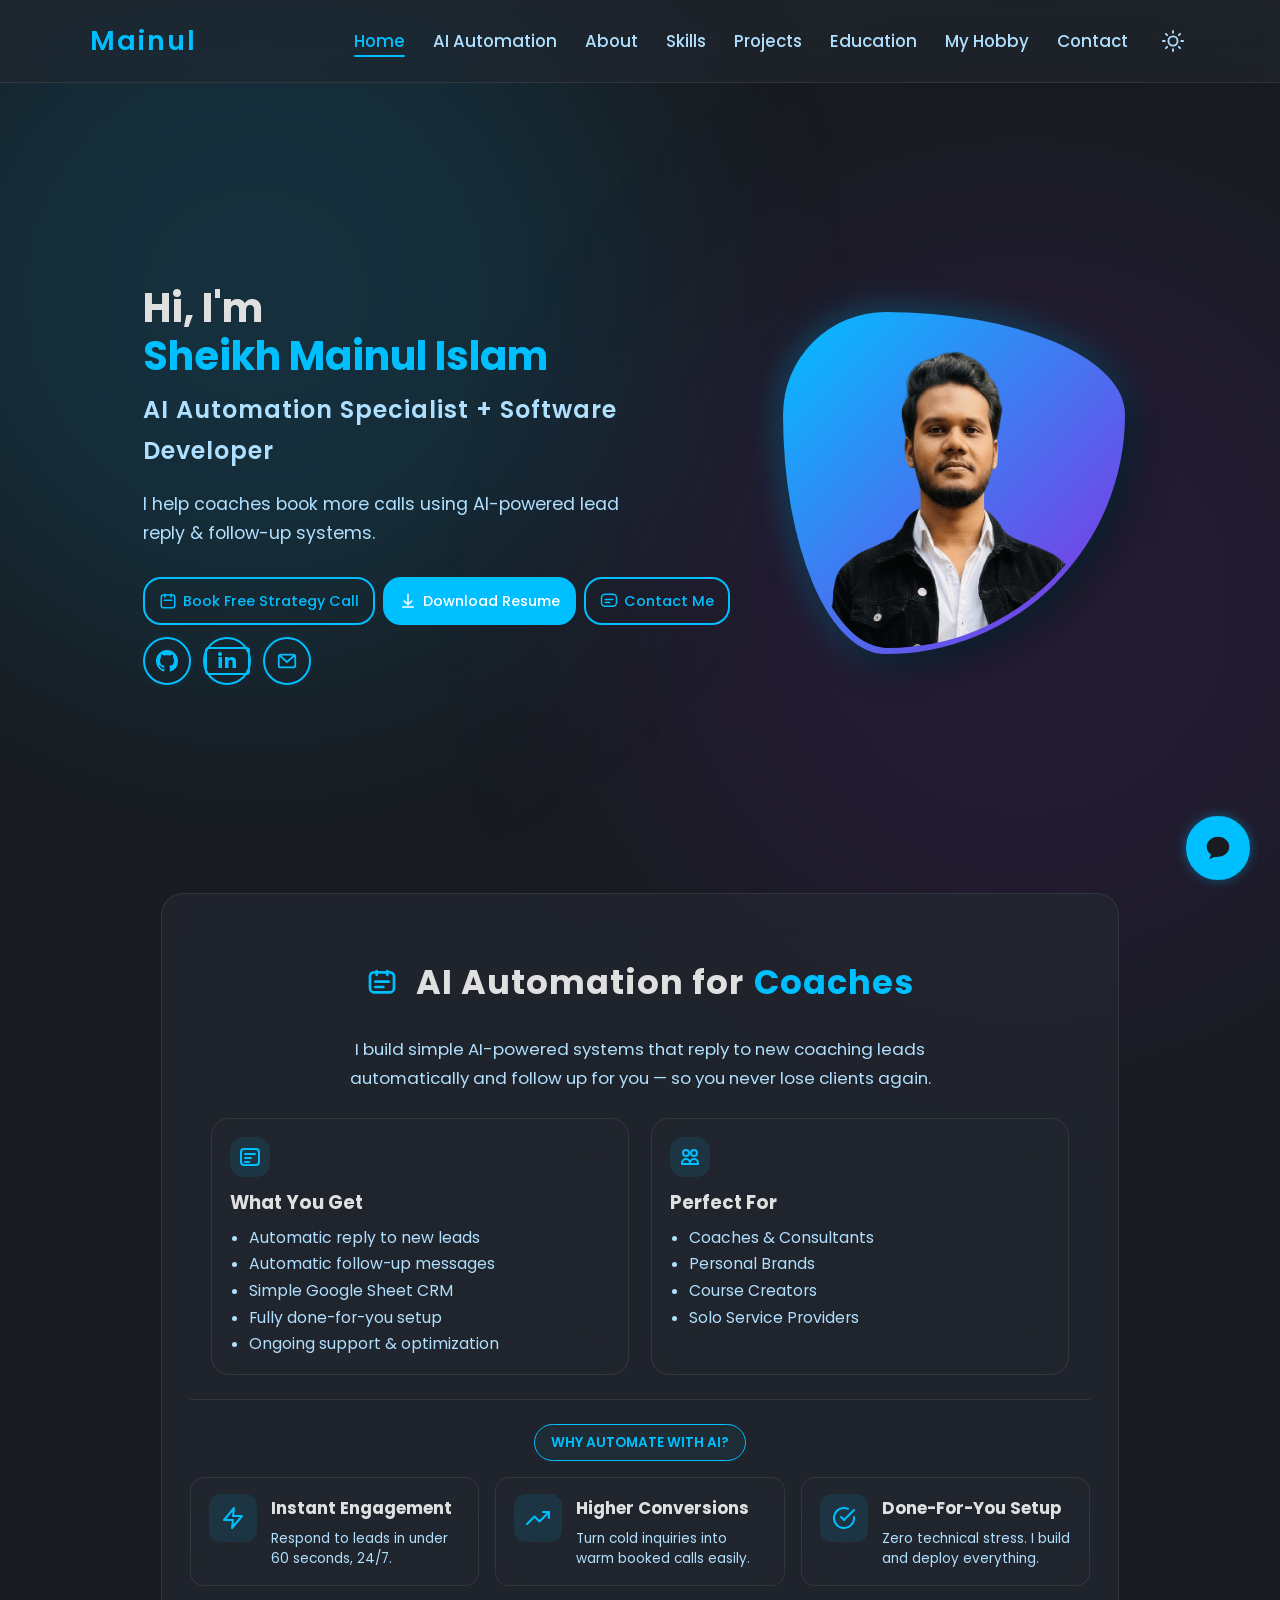
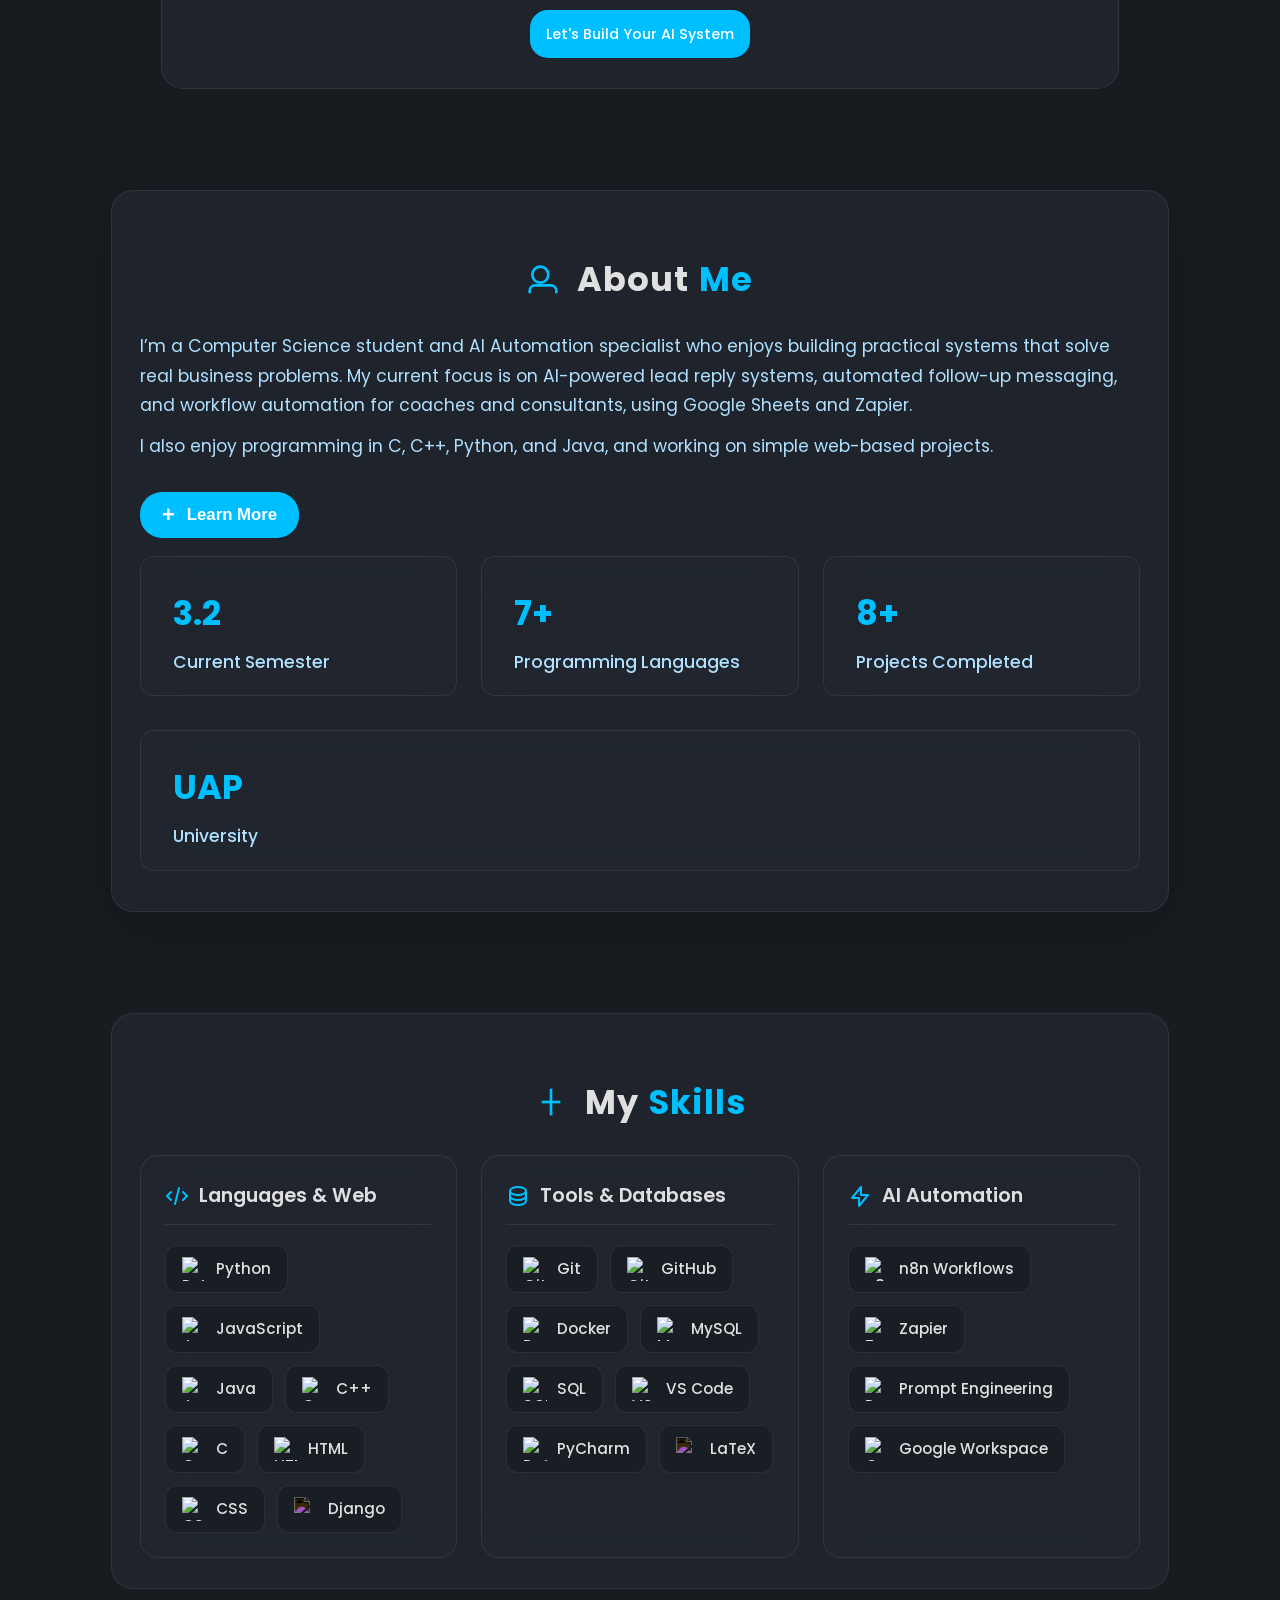
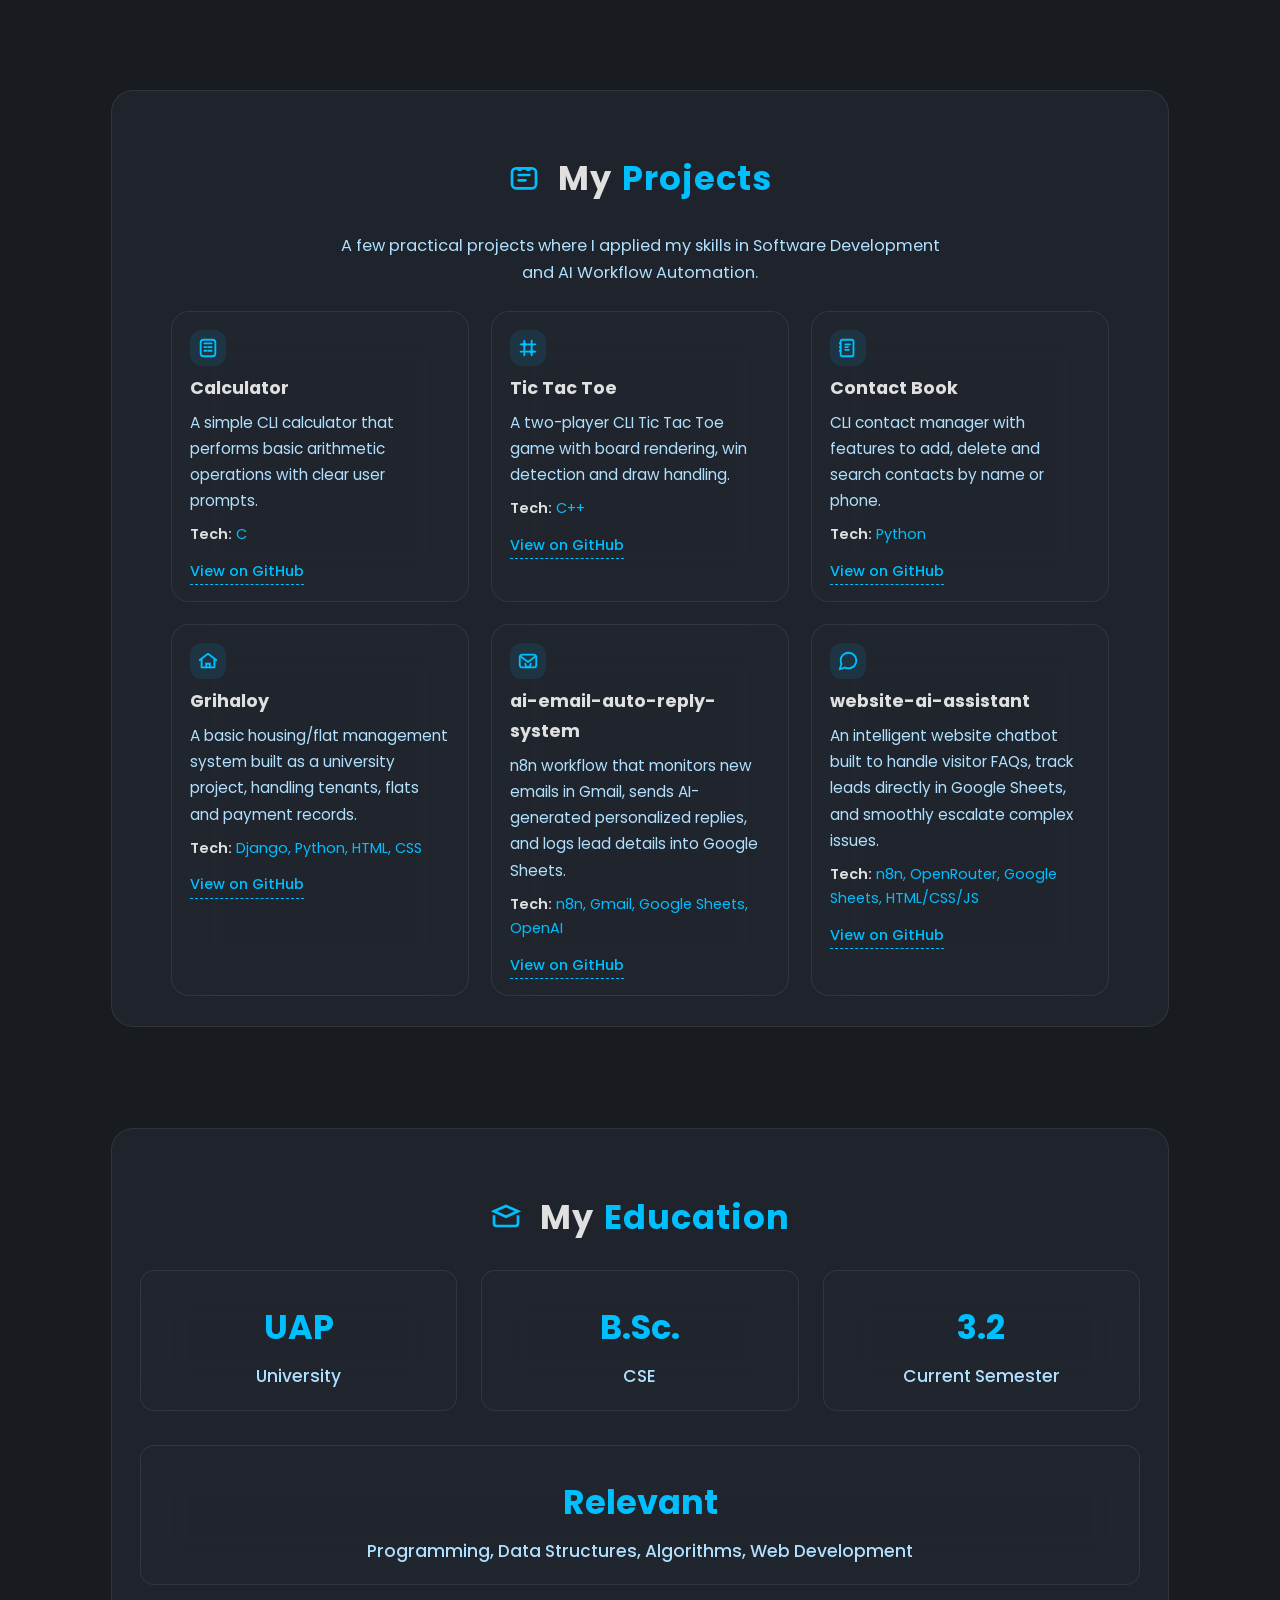
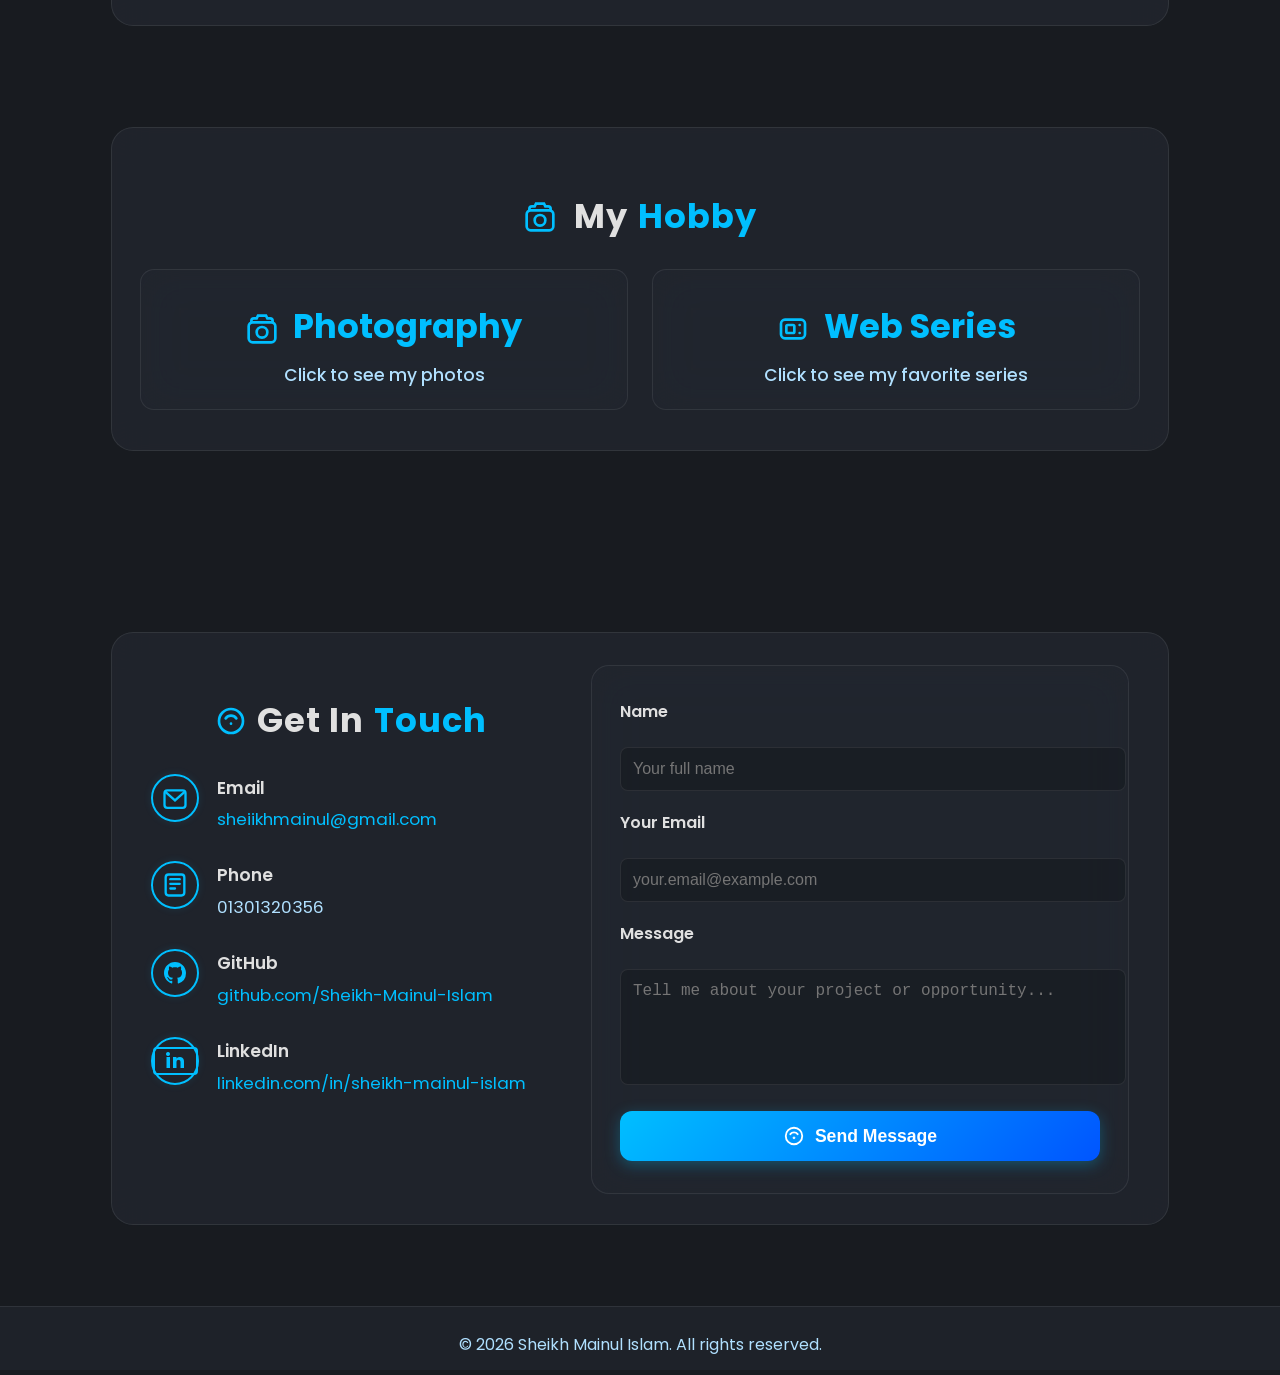
==== commit ea3764d0: "feat: upgrade dark mode glassmorphism and animated background blobs Added dynamic gradient shading t" ====
--- a/index.html
+++ b/index.html
@@ -100,7 +100,9 @@
         </div>
 
         <div class="hero-image">
-            <img src="profile-neon.png" alt="Sheikh Mainul Islam" class="profile-img">
+            <div class="profile-frame">
+                <img src="profile-neon.png" alt="Sheikh Mainul Islam" class="profile-img">
+            </div>
         </div>
         </div>
     </section>
@@ -499,7 +501,7 @@
                         <div class="about-stat-label">Current Semester</div>
                     </div>
                     <div class="about-stat-card edu-hover">
-                        <div class="about-stat-main">Relevant</div>
+                        <div class="about-stat-main"> Relevant</div>
                         <div class="about-stat-label">Programming, Data Structures, Algorithms, Web Development</div>
                     </div>
                 </div>
--- a/style.css
+++ b/style.css
@@ -1,14 +1,20 @@
 :root {
     --primary: #00bfff;
     --bg: #181b20;
-    --bg-alt: #23272f;
+    /* Made dark mode backgrounds slightly transparent for the glass effect */
+    --bg-alt: rgba(35, 39, 47, 0.65);
     --text: #e0e0e0;
     --text-alt: #b0e0ff;
-    --card: #23272f;
-    --border: #223344;
+    --card: rgba(35, 39, 47, 0.75);
+    --border: rgba(255, 255, 255, 0.08); /* Subtle light border for dark glass */
     --radius: 14px;
     --transition: 0.3s;
     --font: 'Poppins', Arial, sans-serif;
+    
+    --profile-blob: 30% 70% 70% 30% / 30% 30% 70% 70%; 
+    /* 🔥 Upgraded Dark Mode Profile Frame to Cyan-to-Purple Gradient 🔥 */
+    --profile-frame-border: linear-gradient(135deg, #00bfff 0%, #8a2be2 100%);
+    --profile-frame-shadow: 12px 12px 35px rgba(0,0,0,0.6);
 }
 
 html {
@@ -31,10 +37,35 @@
     z-index: 10;
 }
 
+/* ==========================================================================
+   🌌 GLOBAL ANIMATED LIQUID BACKGROUND (Now works in Dark & Light Mode!)
+   ========================================================================== */
+body::before,
+body::after {
+    content: ''; position: fixed; width: 60vw; height: 60vw; border-radius: 50%; z-index: -1;
+    filter: blur(120px); opacity: 0.5; animation: floatBlobs 20s infinite alternate ease-in-out; pointer-events: none;
+}
+/* Dark Mode Colors */
+body::before { top: -10%; left: -10%; background: rgba(0, 191, 255, 0.25); } 
+body::after { bottom: -10%; right: -10%; background: rgba(138, 43, 226, 0.2); animation-delay: -10s; } 
+
+@keyframes floatBlobs {
+    0% { transform: translate(0, 0) scale(1); }
+    33% { transform: translate(15%, -15%) scale(1.1); }
+    66% { transform: translate(-15%, 15%) scale(0.9); }
+    100% { transform: translate(0, 0) scale(1); }
+}
+
+/* GLOBAL GLASSMORPHISM BLUR - Applied to containers in both modes */
+nav, .about-inner, .automation-inner, .projects-inner, .skills-inner, .education-inner, .hobby-inner, .contact-inner, .automation-card, .impact-card, .project-card-modern, .skill-category-card, .contact-right, .about-stat-card, .glass-modal, #hobbyGalleryModal, .photo-viewer-img-wrap, .hobby-thumb {
+    backdrop-filter: blur(20px) saturate(140%);
+    -webkit-backdrop-filter: blur(20px) saturate(140%);
+}
+
 /* NAV */
 nav {
     background: var(--bg-alt);
-    box-shadow: 0 2px 8px #0002;
+    border-bottom: 1px solid var(--border);
     position: sticky;
     top: 0;
     z-index: 100;
@@ -108,7 +139,7 @@
 /* SECTIONS */
 .section {
     padding: 60px 0 40px 0;
-    border-bottom: 1px solid var(--border);
+    border-bottom: 1px solid transparent;
     transition: background 0.4s ease, border-color 0.4s ease;
 }
 .section-title {
@@ -167,7 +198,7 @@
     max-width: 500px;
 }
 .hero-section {
-    background: linear-gradient(120deg, var(--bg) 70%, var(--bg-alt) 100%);
+    background: transparent; /* Lets blobs show */
     padding: 70px 0 50px 0;
     min-height: 70vh;
     display: flex;
@@ -187,19 +218,46 @@
     flex: 1 1 220px;
     display: flex;
     justify-content: center;
-    align-items: flex-start;
+    align-items: center; 
     margin-top: 30px;
 }
+
+/* Profile Frame */
+.profile-frame {
+    width: 330px; 
+    height: 330px;
+    border-radius: var(--profile-blob); 
+    background: var(--profile-frame-border);
+    padding: 6px; 
+    box-shadow: 
+        var(--profile-frame-shadow),
+        0 0 35px rgba(0, 191, 255, 0.4); 
+    display: flex;
+    align-items: center;
+    justify-content: center;
+    object-fit: contain;
+    background-size: cover;
+    max-width: 100%;
+    transform-style: preserve-3d;
+    transition: all 0.3s ease;
+}
+.profile-frame:hover {
+    transform: translateY(-5px) rotateX(5deg) rotateY(-5deg); 
+    box-shadow: 
+        15px 15px 45px rgba(0,0,0,0.7),
+        0 0 45px rgba(0, 191, 255, 0.5);
+}
 .profile-img {
-    width: 320px;
-    height: 320px;
-    border-radius: 50%;
-    border: 4px solid var(--primary);
+    width: 100%;
+    height: 100%;
+    border-radius: inherit; 
     object-fit: cover;
-    box-shadow: 0 0 40px rgba(0, 191, 255, 0.2);
-    background: var(--bg-alt);
+    border: none;
+    box-shadow: none;
+    background: transparent;
     max-width: 100%;
-    margin-top: 30px;
+    margin-top: 0;
+    display: block;
 }
 
 /* HERO BUTTONS */
@@ -257,7 +315,7 @@
 }
 .btn-outline:hover {
     background: var(--primary);
-    color: var(--bg);
+    color: #ffffff; /* White text looks better in dark mode */
 }
 
 .btn.btn-resume .resume-icon { color: #ffffff; transition: color 0.2s; }
@@ -309,7 +367,6 @@
 }
 
 /* ABOUT MODERN */
-.about-modern { background: radial-gradient(circle at top, var(--bg-alt) 0%, var(--bg) 60%); }
 .about-inner {
     position: relative; max-width: 1000px; margin: 0 auto; padding: 32px 28px 30px 28px;
     border-radius: 22px; border: 1.5px solid var(--border); background: var(--card);
@@ -321,7 +378,7 @@
 
 .about-stats-grid { display: flex; flex-wrap: wrap; gap: 24px; margin-top: 18px; }
 .about-stat-card {
-    background: var(--bg); border-radius: 14px; padding: 28px 32px 18px 32px;
+    background: var(--bg-alt); border-radius: 14px; padding: 28px 32px 18px 32px;
     min-width: 180px; flex: 1 1 180px; border: 1.5px solid var(--border);
     display: flex; flex-direction: column; align-items: flex-start; margin-bottom: 10px; transition: all 0.3s ease;
 }
@@ -341,7 +398,6 @@
 .about-learnmore-btn .plus-icon { font-size: 1.3em; font-weight: 700; margin-right: 4px; }
 
 /* AI AUTOMATION SECTION */
-.automation-section { background: radial-gradient(circle at top, var(--bg-alt) 0%, var(--bg) 60%); }
 .automation-inner {
     max-width: 900px; margin: 0 auto; padding: 32px 28px 30px 28px;
     border-radius: 22px; border: 1.5px solid var(--border); background: var(--card); transition: all 0.4s ease;
@@ -350,7 +406,7 @@
 
 .automation-grid { display: flex; flex-wrap: wrap; gap: 22px; justify-content: center; margin-bottom: 24px; }
 .automation-card {
-    flex: 1 1 260px; max-width: 380px; background: var(--bg); border-radius: 18px; border: 1px solid var(--border);
+    flex: 1 1 260px; max-width: 380px; background: var(--bg-alt); border-radius: 18px; border: 1px solid var(--border);
     padding: 18px 18px 16px; transition: all 0.3s ease;
 }
 .automation-card:hover { 
@@ -370,7 +426,7 @@
 }
 .impact-grid { display: flex; flex-wrap: wrap; gap: 16px; justify-content: center; margin-bottom: 24px; }
 .impact-card {
-    flex: 1 1 220px; max-width: 280px; background: var(--bg); border: 1px solid var(--border);
+    flex: 1 1 220px; max-width: 280px; background: var(--bg-alt); border: 1px solid var(--border);
     border-radius: 14px; padding: 16px 18px; display: flex; align-items: flex-start; gap: 14px; text-align: left; transition: all 0.3s;
 }
 .impact-card:hover { 
@@ -382,19 +438,18 @@
 .impact-info p { margin: 0; color: var(--text-alt); font-size: 0.85rem; line-height: 1.5; }
 
 /* SKILLS SECTION */
-.skills-section { background: radial-gradient(circle at top, var(--bg-alt) 0%, var(--bg) 60%); }
 .skills-inner {
     max-width: 1000px; margin: 0 auto; padding: 32px 28px 30px 28px;
     border-radius: 22px; border: 1.5px solid var(--border); background: var(--card); transition: all 0.4s ease;
 }
 .skills-bento { display: grid; grid-template-columns: repeat(auto-fit, minmax(300px, 1fr)); gap: 24px; margin-top: 20px; }
-.skill-category-card { background: var(--bg); border-radius: 18px; border: 1px solid var(--border); padding: 24px; transition: all 0.3s; }
+.skill-category-card { background: var(--bg-alt); border-radius: 18px; border: 1px solid var(--border); padding: 24px; transition: all 0.3s; }
 .skill-category-card:hover { transform: translateY(-4px); border-color: var(--primary); box-shadow: 0 12px 32px rgba(0, 191, 255, 0.2); }
 .category-title { color: var(--text); font-size: 1.2rem; font-weight: 600; margin: 0 0 20px 0; display: flex; align-items: center; gap: 10px; border-bottom: 1px solid var(--border); padding-bottom: 12px; }
 .category-title svg { color: var(--primary); }
 .skill-badges { display: flex; flex-wrap: wrap; gap: 12px; }
 .skill-badge {
-    display: inline-flex; align-items: center; gap: 10px; background: var(--card); border: 1px solid var(--border);
+    display: inline-flex; align-items: center; gap: 10px; background: rgba(0,0,0,0.2); border: 1px solid var(--border);
     padding: 10px 16px; border-radius: 12px; color: var(--text); font-size: 0.95rem; font-weight: 500; transition: all 0.3s;
 }
 .skill-badge img { width: 24px; height: 24px; object-fit: contain; transition: transform 0.3s; }
@@ -405,7 +460,6 @@
 .skill-badge:hover img { transform: scale(1.15); }
 
 /* PROJECTS SECTION */
-.projects-section { background: radial-gradient(circle at top, var(--bg-alt) 0%, var(--bg) 60%); }
 .projects-inner {
     max-width: 1000px; margin: 0 auto; padding: 32px 28px 30px 28px;
     border-radius: 22px; border: 1.5px solid var(--border); background: var(--card); transition: all 0.4s ease;
@@ -413,7 +467,7 @@
 .projects-subtitle { font-size: 1.02rem; color: var(--text-alt); max-width: 620px; margin: 0 auto 24px auto; text-align: center; }
 .projects-grid { display: flex; flex-wrap: wrap; gap: 22px; justify-content: center; }
 .project-card-modern {
-    flex: 0 1 260px; max-width: 360px; background: var(--bg); border-radius: 18px; border: 1.5px solid var(--border);
+    flex: 0 1 260px; max-width: 360px; background: var(--bg-alt); border-radius: 18px; border: 1.5px solid var(--border);
     padding: 18px 18px 16px; transition: all 0.3s ease; cursor: pointer;
 }
 .project-card-modern:hover { 
@@ -429,7 +483,6 @@
 .project-link-modern:hover { color: var(--text); border-color: var(--text); }
 
 /* EDUCATION & HOBBY SECTIONS */
-.education-section, .hobby-section { background: radial-gradient(circle at top, var(--bg-alt) 0%, var(--bg) 60%); }
 .education-inner, .hobby-inner {
     max-width: 1000px; margin: 0 auto; padding: 32px 28px 30px 28px;
     border-radius: 22px; border: 1.5px solid var(--border); background: var(--card); transition: all 0.4s ease;
@@ -437,7 +490,7 @@
 .education-stats-grid .about-stat-card { align-items: center; text-align: center; }
 
 /* CONTACT SECTION */
-.contact-section-space { margin-top: 80px; background: radial-gradient(circle at top, var(--bg-alt) 0%, var(--bg) 60%); }
+.contact-section-space { margin-top: 80px; }
 .contact-inner {
     max-width: 1000px; margin: 0 auto; padding: 32px 28px 30px 28px;
     border-radius: 22px; border: 1.5px solid var(--border); background: var(--card); transition: all 0.4s ease;
@@ -452,7 +505,7 @@
 .contact-value a:hover { text-decoration: underline; }
 
 .contact-right {
-    flex: 1 1 340px; min-width: 280px; max-width: 480px; background: var(--bg); border-radius: 18px;
+    flex: 1 1 340px; min-width: 280px; max-width: 480px; background: var(--bg-alt); border-radius: 18px;
     padding: 32px 28px; border: 1px solid var(--border); transition: all 0.3s;
 }
 .contact-form-effect.form-glow {
@@ -462,7 +515,7 @@
 .contact-form-modern { display: flex; flex-direction: column; gap: 18px; }
 .contact-form-modern label { color: var(--text); font-weight: 600; margin-bottom: 4px; }
 .contact-form-modern input, .contact-form-modern textarea {
-    background: var(--card); border: 1.5px solid var(--border); border-radius: 8px; padding: 12px;
+    background: rgba(0,0,0,0.2); border: 1.5px solid var(--border); border-radius: 8px; padding: 12px;
     color: var(--text); font-size: 1rem; width: 100%; resize: none; transition: all 0.3s;
 }
 .contact-form-modern input:focus, .contact-form-modern textarea:focus { border: 2px solid var(--primary); outline: none; }
@@ -523,14 +576,11 @@
 /* 🔥 SQUARE PHONE GALLERY HORIZONTAL SCROLL 🔥 */
 .hobby-gallery-thumbs {
     display: flex;
-    flex-wrap: nowrap;
+    flex-wrap: nowrap; 
     overflow-x: auto; 
-    gap: 16px; /* Space between photos */
+    gap: 12px; 
     justify-content: flex-start;
-    
-    /* 🔥 FIX: Added padding inside the scroll box so the shadow doesn't get cut off! 🔥 */
     padding: 30px 20px; 
-    
     scroll-behavior: smooth;
     -webkit-overflow-scrolling: touch;
 }
@@ -541,7 +591,7 @@
 /* 🔥 PERFECT SQUARE THUMBNAILS 🔥 */
 .hobby-thumb {
     flex: 0 0 auto; 
-    background: var(--card);
+    background: var(--bg-alt);
     border-radius: 12px;
     border: 1px solid transparent;
     box-shadow: 0 2px 12px rgba(0, 191, 255, 0.1);
@@ -554,8 +604,6 @@
     width: 110px; 
     height: 110px; 
 }
-
-/* BLUE HOVER GLOW FOR HOBBIES (DARK MODE) */
 .hobby-thumb:hover, .hobby-thumb:focus {
     background: linear-gradient(135deg, rgba(0, 191, 255, 0.2) 0%, var(--card) 100%);
     box-shadow: 0 0 24px rgba(0, 191, 255, 0.6), 0 2px 12px rgba(0, 191, 255, 0.2);
@@ -625,21 +673,6 @@
 /* ==========================================================================
    🌞 LIQUID GLASS LIGHT THEME (iOS 26 Style)
    ========================================================================== */
-body.light-theme::before,
-body.light-theme::after {
-    content: ''; position: fixed; width: 60vw; height: 60vw; border-radius: 50%; z-index: -1;
-    filter: blur(120px); opacity: 0.6; animation: floatBlobs 20s infinite alternate ease-in-out; pointer-events: none;
-}
-body.light-theme::before { top: -10%; left: -10%; background: #d1fae5; }
-body.light-theme::after { bottom: -10%; right: -10%; background: #bfdbfe; animation-delay: -10s; }
-
-@keyframes floatBlobs {
-    0% { transform: translate(0, 0) scale(1); }
-    33% { transform: translate(15%, -15%) scale(1.1); }
-    66% { transform: translate(-15%, 15%) scale(0.9); }
-    100% { transform: translate(0, 0) scale(1); }
-}
-
 body.light-theme {
     --primary: #10b981;       
     --bg: #f8fafc;            
@@ -648,8 +681,17 @@
     --card: rgba(255, 255, 255, 0.4); 
     --bg-alt: rgba(255, 255, 255, 0.25);
     --border: rgba(255, 255, 255, 0.5); 
-}
-
+    
+    /* Overrides for Light Mode Profile */
+    --profile-frame-border: linear-gradient(135deg, #10b981, #0ea5e9);
+    --profile-frame-shadow: 12px 12px 35px rgba(0,0,0,0.2); 
+}
+
+/* Light Mode Blobs Overrides */
+body.light-theme::before { background: #d1fae5; opacity: 0.7;}
+body.light-theme::after { background: #bfdbfe; opacity: 0.7; }
+
+/* Apply Glass to Light Mode Elements */
 body.light-theme nav,
 body.light-theme footer,
 body.light-theme .about-inner,
@@ -674,8 +716,6 @@
     box-shadow: 0 10px 30px rgba(0,0,0,0.06) !important;
 }
 
-body.light-theme .section, body.light-theme .hero-section { background: transparent !important; }
-
 body.light-theme .skill-badge {
     background: rgba(255, 255, 255, 0.3); border: 1px solid rgba(255, 255, 255, 0.7); color: var(--text); box-shadow: 0 4px 10px rgba(0,0,0,0.02);
 }
@@ -714,6 +754,18 @@
     background: rgba(0, 0, 0, 0.2) !important; border-color: rgba(0, 0, 0, 0.3) !important;
 }
 
+/* 3D Profile Glow Overrides for Light Mode */
+body.light-theme .profile-frame {
+    box-shadow: 
+        var(--profile-frame-shadow),
+        0 0 35px rgba(16, 185, 129, 0.35); /* Glow in Light Mode */
+}
+body.light-theme .profile-frame:hover {
+    box-shadow: 
+        15px 15px 45px rgba(0,0,0,0.3),
+        0 0 45px rgba(16, 185, 129, 0.45);
+}
+
 /* ✨ EMERALD GREEN HOVER EFFECTS FOR LIGHT MODE ✨ */
 body.light-theme .automation-card:hover, body.light-theme .impact-card:hover, body.light-theme .project-card-modern:hover, body.light-theme .skill-category-card:hover, body.light-theme .about-stat-card:hover {
     border-color: var(--primary) !important; box-shadow: 0 12px 35px rgba(16, 185, 129, 0.35) !important; background: rgba(255, 255, 255, 0.8) !important; 
@@ -721,7 +773,6 @@
 body.light-theme .skill-badge:hover { background: rgba(16, 185, 129, 0.1) !important; border-color: var(--primary) !important; box-shadow: 0 8px 20px rgba(16, 185, 129, 0.3) !important; }
 body.light-theme .contact-form-effect.form-glow { border-color: var(--primary) !important; box-shadow: 0 12px 35px rgba(16, 185, 129, 0.4) !important; background: rgba(255, 255, 255, 0.9) !important; }
 
-/* HOVER GLOW FOR LIGHT MODE GALLERY THUMBNAILS */
 body.light-theme .hobby-thumb:hover, body.light-theme .hobby-thumb:focus {
     border-color: var(--primary) !important;
     box-shadow: 0 10px 25px rgba(16, 185, 129, 0.4) !important;
@@ -740,7 +791,6 @@
     .photo-viewer-modal { width: 90vw !important; height: 80vh !important; }
     .hobby-modal-btn { width: 40px; height: 40px; font-size: 1.3rem; }
     
-    /* Pull buttons INSIDE the glass box on mobile so they fit on screen */
     .photo-viewer-prev { left: 10px; }
     .photo-viewer-next { right: 10px; }
     .photo-viewer-close { top: 10px; right: 10px; }
@@ -749,4 +799,5 @@
     .hero-section { padding: 40px 0 20px 0; }
     nav ul { gap: 12px; font-size: 0.95rem; flex-wrap: wrap; }
     .automation-inner, .projects-inner, .about-inner, .skills-inner, .education-inner, .hobby-inner, .contact-inner { padding: 22px 16px 20px 16px; }
+    .profile-frame { width: 280px; height: 280px; } 
 }
--- a/chatbot/chat-style.css
+++ b/chatbot/chat-style.css
@@ -32,7 +32,19 @@
   transition: color 0.3s;
 }
 
-/* ================= CHAT CONTAINER (FB DESKTOP STYLE) ================= */
+/* 🔥 Floating Button Override for Portfolio Light Mode 🔥 */
+body.light-theme #modern-chat-btn {
+  background: linear-gradient(135deg, #10b981, #0ea5e9); 
+  border: none;
+  color: #ffffff;
+  box-shadow: 0 4px 15px rgba(16, 185, 129, 0.4);
+}
+body.light-theme #modern-chat-btn:hover {
+  transform: scale(1.1) translateY(-4px);
+  box-shadow: 0 8px 25px rgba(16, 185, 129, 0.6);
+}
+
+/* ================= CHAT CONTAINER ================= */
 #chat-widget-container {
   position: fixed;
   bottom: 0;          
@@ -50,8 +62,8 @@
 }
 
 #chat {
-  width: 340px;       
-  height: 480px;      
+  width: 310px;       /* Made slightly more compact */
+  height: 440px;      /* Made slightly shorter */
   border-radius: 14px 14px 0 0; 
   display: flex;
   flex-direction: column;
@@ -60,7 +72,7 @@
   border-bottom: none !important; 
 }
 
-/* ================= DARK MODE (MATCHED TO PORTFOLIO) ================= */
+/* ================= DARK MODE ================= */
 #chat.dark {
   backdrop-filter: blur(25px);
   background: rgba(24, 27, 32, 0.95); 
@@ -90,33 +102,56 @@
   border: 1.5px solid #00bfff;
   box-shadow: 0 0 8px rgba(0, 191, 255, 0.3);
 }
+#chat.dark #sendBtn {
+  background: linear-gradient(135deg, #00bfff, #009acd); 
+  color: #ffffff;
+}
+#chat.dark #sendBtn:hover {
+  box-shadow: 0 0 12px rgba(0, 191, 255, 0.4);
+}
 
 /* ================= LIGHT MODE ================= */
 #chat.light {
-  background: white;
-  box-shadow: 0 0 35px rgba(0,0,0,0.15);
-  border: 1px solid #e2e8f0;
-  color: #111;
+  background: rgba(255, 255, 255, 0.92);
+  backdrop-filter: blur(20px);
+  -webkit-backdrop-filter: blur(20px);
+  box-shadow: 0 10px 40px rgba(0,0,0,0.1);
+  border: 1px solid rgba(0, 0, 0, 0.1);
+  color: #0f172a;
 }
 #chat.light .chat-header {
-  background: linear-gradient(90deg, #00bfff, #009acd);
+  background: linear-gradient(90deg, #10b981, #0ea5e9); 
   color: white;
+  border-bottom: 1px solid rgba(0,0,0,0.05);
 }
 #chat.light .user {
-  background: #e3f2fd;
-  color: #0d47a1;
+  background: linear-gradient(135deg, #10b981, #059669); 
+  color: white;
+  box-shadow: 0 4px 10px rgba(16, 185, 129, 0.2);
 }
 #chat.light .bot {
-  background: #f1f3f6;
-  color: #333;
+  background: #ffffff;
+  color: #1e293b;
+  border: 1px solid rgba(0,0,0,0.05);
+  box-shadow: 0 2px 8px rgba(0,0,0,0.04);
 }
 #chat.light input {
-  background: #f5f7fb;
-  border: 1px solid #ddd;
-  color: #111;
+  background: #f8fafc;
+  border: 1px solid rgba(0,0,0,0.1);
+  color: #0f172a;
 }
 #chat.light input:focus {
-  border: 1.5px solid #00bfff;
+  border: 1.5px solid #10b981;
+  background: #ffffff;
+  box-shadow: 0 0 8px rgba(16, 185, 129, 0.2);
+}
+#chat.light #sendBtn {
+  background: linear-gradient(135deg, #10b981, #0ea5e9); 
+  color: #ffffff;
+  box-shadow: 0 4px 10px rgba(16, 185, 129, 0.3);
+}
+#chat.light #sendBtn:hover {
+  box-shadow: 0 6px 15px rgba(16, 185, 129, 0.5);
 }
 
 /* Header */
@@ -206,8 +241,6 @@
   width: 48px;
   border: none;
   border-radius: 14px;
-  background: linear-gradient(135deg, #00bfff, #009acd); 
-  color: #ffffff;
   font-size: 18px;
   cursor: pointer;
   transition: 0.3s;
@@ -217,51 +250,7 @@
 }
 #sendBtn:hover {
   transform: scale(1.05);
-  box-shadow: 0 0 12px rgba(0, 191, 255, 0.4);
-}
-
-/* ================= Futuristic Toggle ================= */
-.theme-toggle {
-  width: 32px; 
-  height: 32px;
-  border-radius: 50%;
-  display: flex;
-  align-items: center;
-  justify-content: center;
-  cursor: pointer;
-  position: relative;
-  overflow: hidden;
-  transition: 0.4s ease;
-  box-shadow: 0 0 10px rgba(255,255,255,0.2);
-  background: rgba(0,0,0,0.1);
-}
-.theme-toggle:hover {
-  transform: scale(1.1);
-}
-.theme-toggle .icon-sun,
-.theme-toggle .icon-moon {
-  position: absolute;
-  width: 16px;
-  height: 16px;
-  border-radius: 50%;
-  transition: 0.5s ease, transform 0.5s ease;
-}
-.icon-sun {
-  background: radial-gradient(circle at 30% 30%, #ffd700, #ff9800);
-  transform: scale(0);
-  opacity: 0;
-}
-.icon-moon {
-  background: #ffffff; 
-  box-shadow: 0 0 6px rgba(255, 255, 255, 0.8); 
-  transform: scale(1);
-  opacity: 1;
-}
-
-#chat.light .icon-sun { transform: scale(1); opacity: 1; }
-#chat.light .icon-moon { transform: scale(0); opacity: 0; }
-#chat.dark .icon-sun { transform: scale(0); opacity: 0; }
-#chat.dark .icon-moon { transform: scale(1); opacity: 1; }
+}
 
 @keyframes fadeIn {
   from { opacity: 0; transform: translateY(6px); }
@@ -277,7 +266,7 @@
   }
   #chat {
     width: 100%;
-    height: 450px;
+    height: 400px;
     border-radius: 18px 18px 0 0;
   }
   #modern-chat-btn {
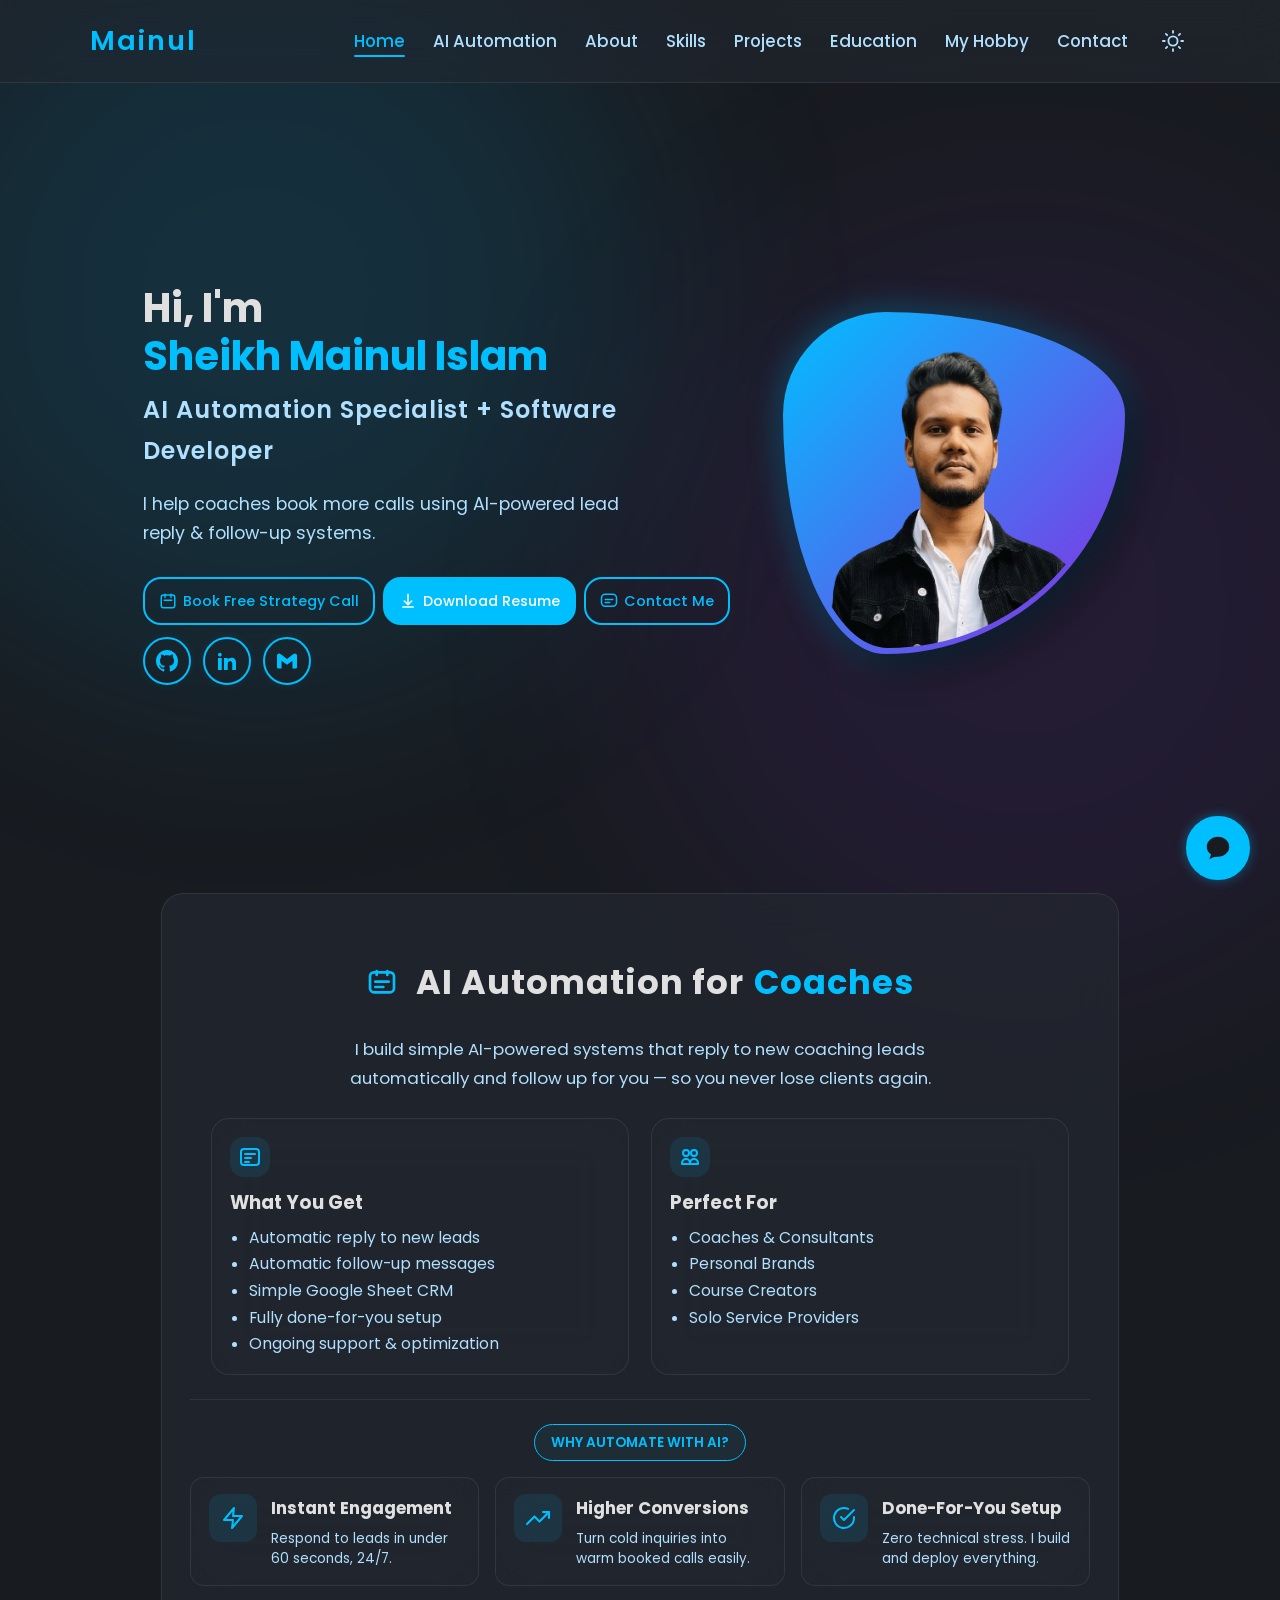
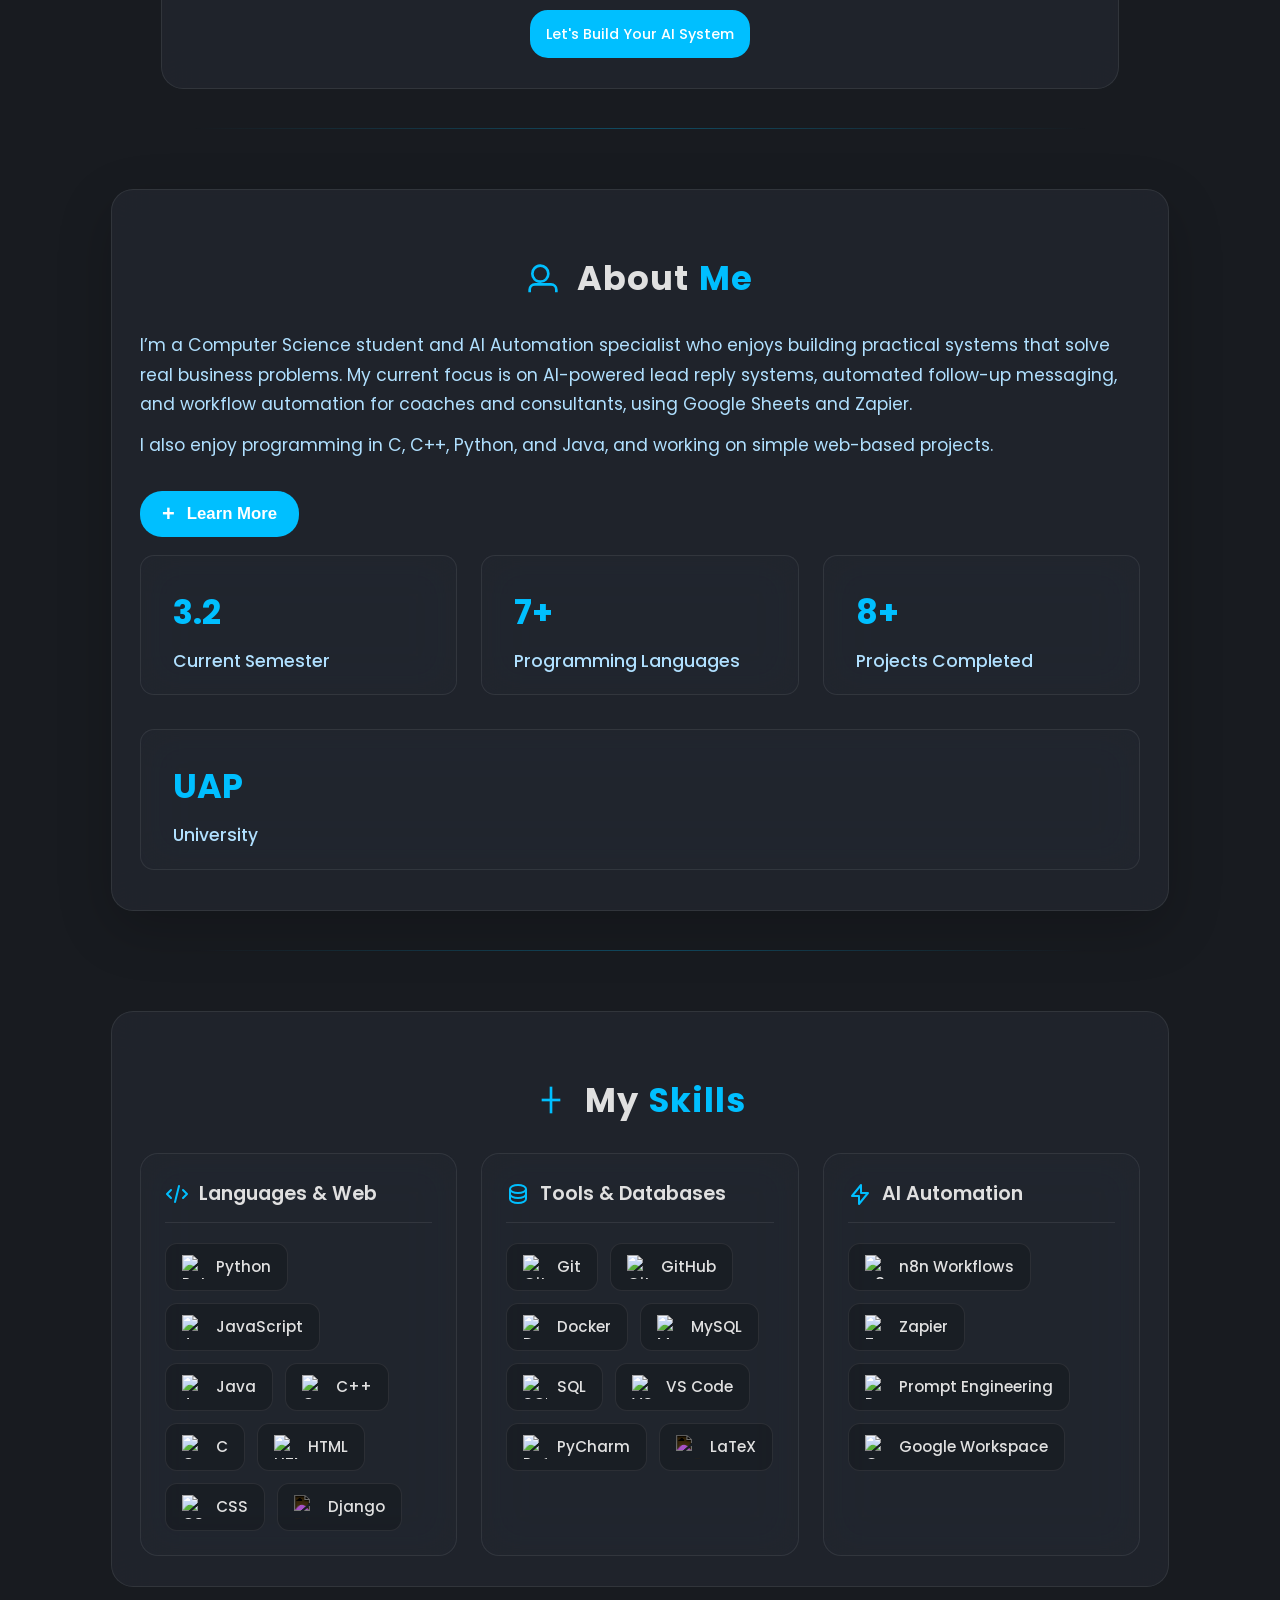
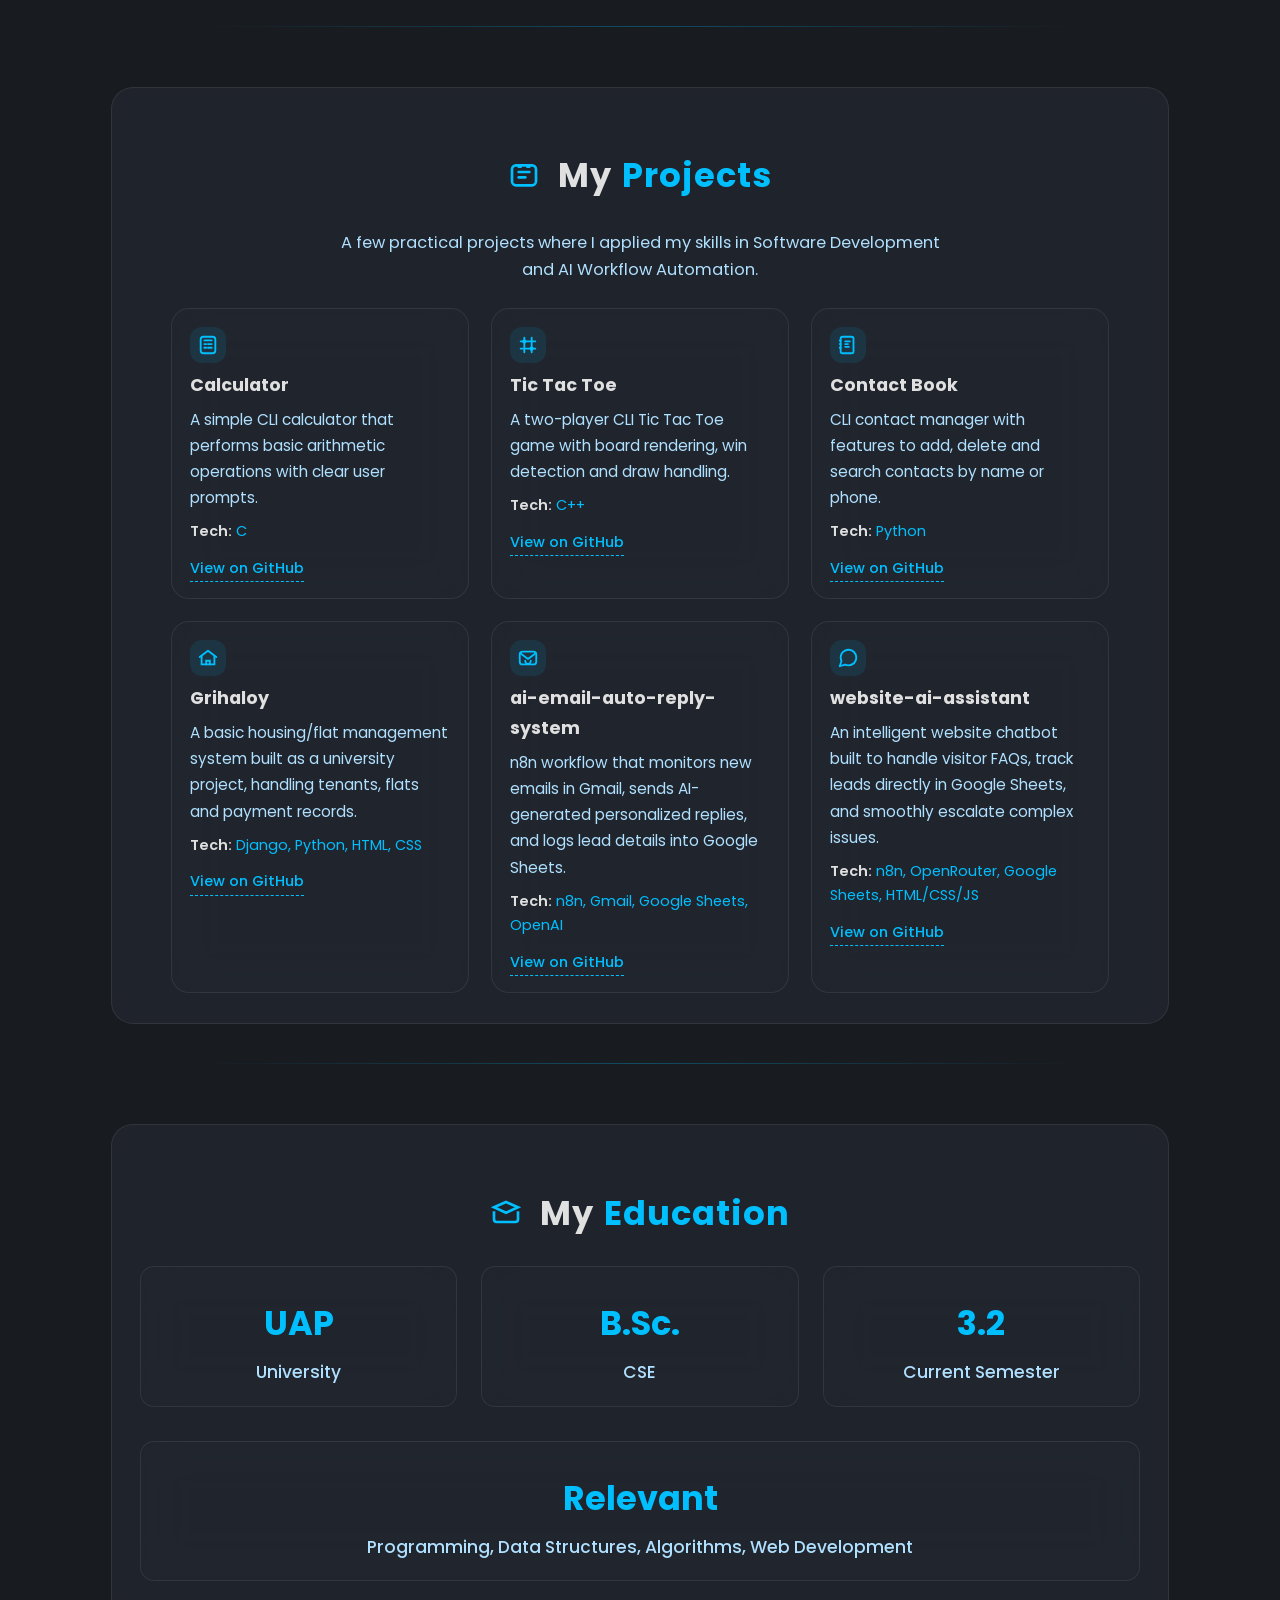
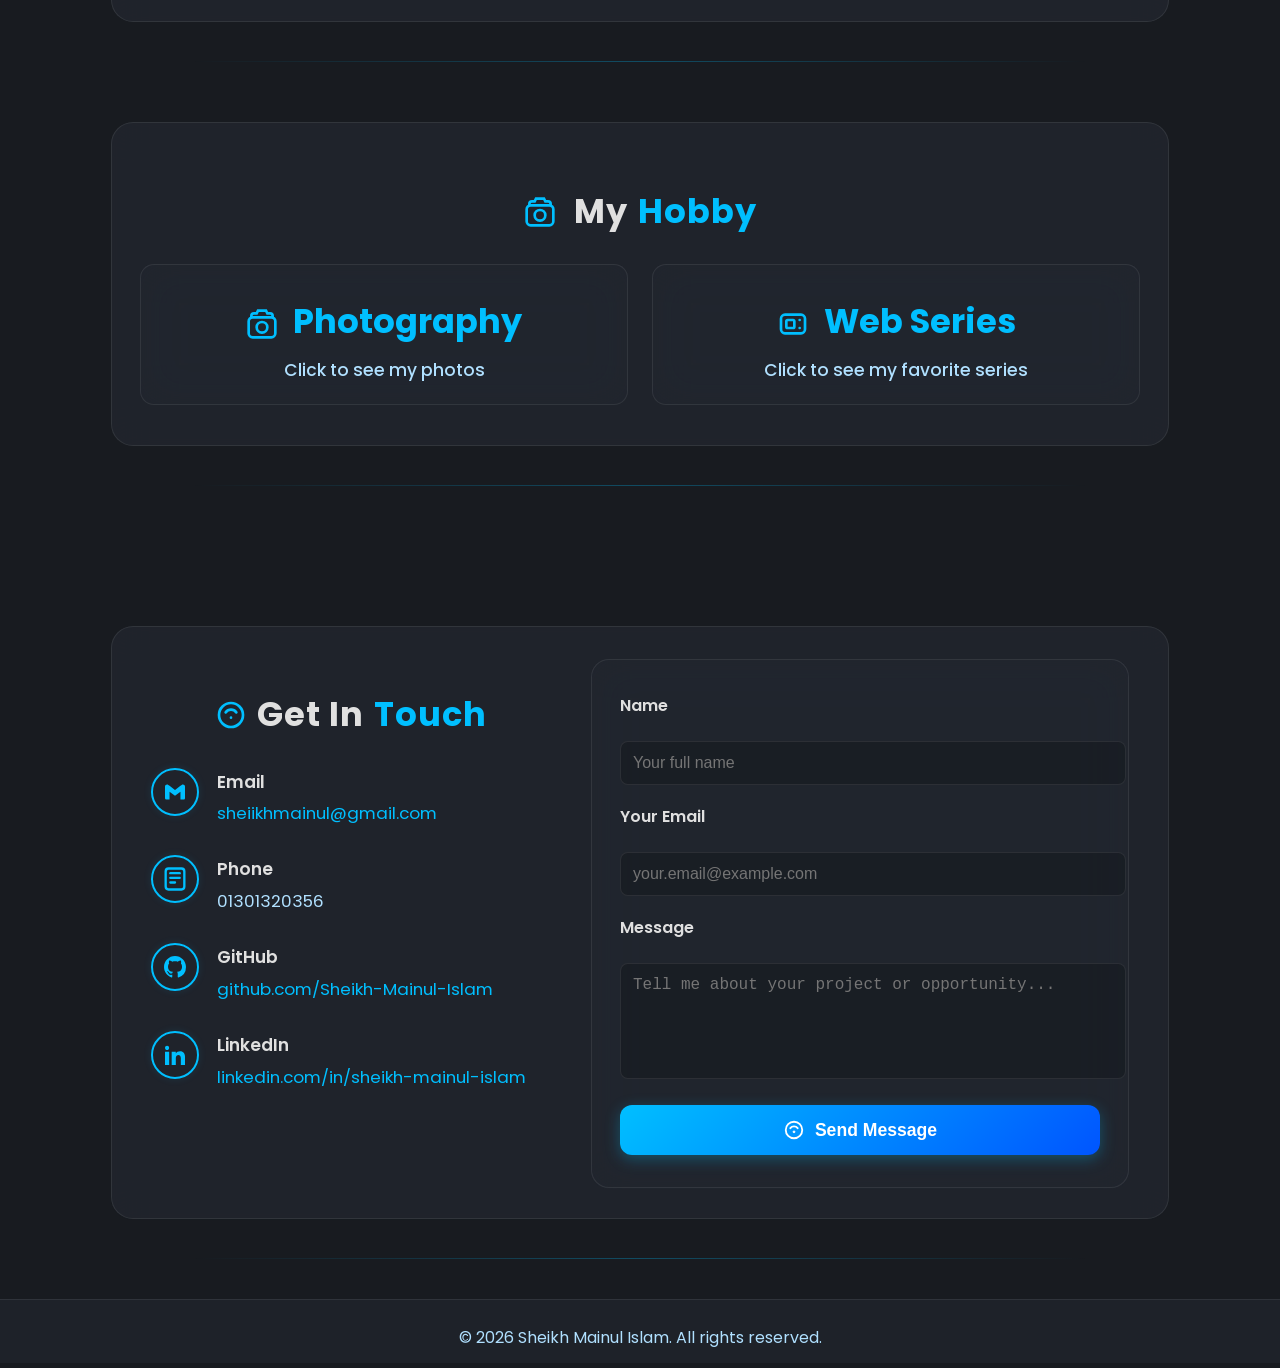
==== commit 5682a6ea: "feat: massive UI overhaul, liquid glassmorphism, 3D profile, and gallery fixes - Built a global Ligh" ====
--- a/index.html
+++ b/index.html
@@ -87,13 +87,14 @@
                 </a>
 
                 <a href="https://www.linkedin.com/in/sheikh-mainul-islam" class="btn-icon social-in" target="_blank" rel="noopener noreferrer" title="LinkedIn">
-                    <span class="linkedin-icon">in</span>
+                    <svg class="linkedin-svg" width="18" height="18" viewBox="0 0 24 24" fill="currentColor">
+                        <path d="M4.98 3.5c0 1.381-1.11 2.5-2.48 2.5s-2.48-1.119-2.48-2.5c0-1.38 1.11-2.5 2.48-2.5s2.48 1.12 2.48 2.5zm.02 4.5h-5v16h5v-16zm7.982 0h-4.968v16h4.969v-8.399c0-4.67 6.029-5.052 6.029 0v8.399h4.988v-10.131c0-7.88-8.922-7.593-11.018-3.714v-2.155z"/>
+                    </svg>
                 </a>
 
                 <a href="https://mail.google.com/mail/?view=cm&fs=1&to=sheiikhmainul@gmail.com" class="btn-icon social-mail" title="Email" target="_blank" rel="noopener noreferrer">
-                    <svg width="22" height="22" fill="none" viewBox="0 0 24 24">
-                        <rect x="3" y="5" width="18" height="14" rx="2.5" stroke="currentColor" stroke-width="2"/>
-                        <path d="M4 6l8 7 8-7" stroke="currentColor" stroke-width="2"/>
+                    <svg class="email-svg" width="20" height="20" viewBox="0 0 24 24" fill="currentColor">
+                        <path d="M24 5.457v13.909c0 .904-.732 1.636-1.636 1.636h-3.819V11.73L12 16.64l-6.545-4.91v9.273H1.636A1.636 1.636 0 0 1 0 19.366V5.457c0-2.023 2.309-3.178 3.927-1.964L5.455 4.64 12 9.548l6.545-4.91 1.528-1.145C21.69 2.28 24 3.434 24 5.457z"/>
                     </svg>
                 </a>
             </div>
@@ -501,7 +502,7 @@
                         <div class="about-stat-label">Current Semester</div>
                     </div>
                     <div class="about-stat-card edu-hover">
-                        <div class="about-stat-main"> Relevant</div>
+                        <div class="about-stat-main">Relevant</div>
                         <div class="about-stat-label">Programming, Data Structures, Algorithms, Web Development</div>
                     </div>
                 </div>
@@ -585,9 +586,8 @@
                         <div class="contact-list">
                             <div class="contact-item">
                                 <a href="https://mail.google.com/mail/?view=cm&fs=1&to=sheiikhmainul@gmail.com" class="contact-icon contact-social" title="Email" target="_blank" rel="noopener noreferrer">
-                                    <svg width="28" height="28" fill="none" viewBox="0 0 24 24">
-                                        <rect x="3" y="5.5" width="18" height="15" rx="2.5" stroke="currentColor" stroke-width="2"/>
-                                        <path d="M4 7l8 7 8-7" stroke="currentColor" stroke-width="2"/>
+                                    <svg class="email-svg" width="20" height="20" viewBox="0 0 24 24" fill="currentColor">
+                                        <path d="M24 5.457v13.909c0 .904-.732 1.636-1.636 1.636h-3.819V11.73L12 16.64l-6.545-4.91v9.273H1.636A1.636 1.636 0 0 1 0 19.366V5.457c0-2.023 2.309-3.178 3.927-1.964L5.455 4.64 12 9.548l6.545-4.91 1.528-1.145C21.69 2.28 24 3.434 24 5.457z"/>
                                     </svg>
                                 </a>
                                 <div>
@@ -629,7 +629,9 @@
 
                             <div class="contact-item">
                                 <a href="https://www.linkedin.com/in/sheikh-mainul-islam" class="contact-icon contact-social social-in" target="_blank" rel="noopener noreferrer" title="LinkedIn">
-                                    <span class="linkedin-icon contact-linkedin-icon">in</span>
+                                    <svg class="linkedin-svg" width="20" height="20" viewBox="0 0 24 24" fill="currentColor">
+                                        <path d="M4.98 3.5c0 1.381-1.11 2.5-2.48 2.5s-2.48-1.119-2.48-2.5c0-1.38 1.11-2.5 2.48-2.5s2.48 1.12 2.48 2.5zm.02 4.5h-5v16h5v-16zm7.982 0h-4.968v16h4.969v-8.399c0-4.67 6.029-5.052 6.029 0v8.399h4.988v-10.131c0-7.88-8.922-7.593-11.018-3.714v-2.155z"/>
+                                    </svg>
                                 </a>
                                 <div>
                                     <div class="contact-label">LinkedIn</div>
--- a/style.css
+++ b/style.css
@@ -1,51 +1,33 @@
 :root {
     --primary: #00bfff;
     --bg: #181b20;
-    /* Made dark mode backgrounds slightly transparent for the glass effect */
     --bg-alt: rgba(35, 39, 47, 0.65);
     --text: #e0e0e0;
     --text-alt: #b0e0ff;
     --card: rgba(35, 39, 47, 0.75);
-    --border: rgba(255, 255, 255, 0.08); /* Subtle light border for dark glass */
+    --border: rgba(255, 255, 255, 0.08); 
     --radius: 14px;
     --transition: 0.3s;
     --font: 'Poppins', Arial, sans-serif;
     
     --profile-blob: 30% 70% 70% 30% / 30% 30% 70% 70%; 
-    /* 🔥 Upgraded Dark Mode Profile Frame to Cyan-to-Purple Gradient 🔥 */
     --profile-frame-border: linear-gradient(135deg, #00bfff 0%, #8a2be2 100%);
     --profile-frame-shadow: 12px 12px 35px rgba(0,0,0,0.6);
 }
 
-html {
-    scroll-behavior: smooth;
-}
+html { scroll-behavior: smooth; }
 body {
-    background: var(--bg);
-    color: var(--text);
-    font-family: var(--font);
-    margin: 0;
-    line-height: 1.7;
-    transition: background 0.4s ease, color 0.4s ease;
-    overflow-x: hidden;
-}
-.container {
-    max-width: 1100px;
-    margin: 0 auto;
-    padding: 0 20px;
-    position: relative;
-    z-index: 10;
-}
+    background: var(--bg); color: var(--text); font-family: var(--font); margin: 0; line-height: 1.7; transition: background 0.4s ease, color 0.4s ease; overflow-x: hidden;
+}
+.container { max-width: 1100px; margin: 0 auto; padding: 0 20px; position: relative; z-index: 10; }
 
 /* ==========================================================================
-   🌌 GLOBAL ANIMATED LIQUID BACKGROUND (Now works in Dark & Light Mode!)
+   🌌 GLOBAL ANIMATED LIQUID BACKGROUND
    ========================================================================== */
-body::before,
-body::after {
+body::before, body::after {
     content: ''; position: fixed; width: 60vw; height: 60vw; border-radius: 50%; z-index: -1;
     filter: blur(120px); opacity: 0.5; animation: floatBlobs 20s infinite alternate ease-in-out; pointer-events: none;
 }
-/* Dark Mode Colors */
 body::before { top: -10%; left: -10%; background: rgba(0, 191, 255, 0.25); } 
 body::after { bottom: -10%; right: -10%; background: rgba(138, 43, 226, 0.2); animation-delay: -10s; } 
 
@@ -56,267 +38,86 @@
     100% { transform: translate(0, 0) scale(1); }
 }
 
-/* GLOBAL GLASSMORPHISM BLUR - Applied to containers in both modes */
+/* GLOBAL GLASSMORPHISM BLUR */
 nav, .about-inner, .automation-inner, .projects-inner, .skills-inner, .education-inner, .hobby-inner, .contact-inner, .automation-card, .impact-card, .project-card-modern, .skill-category-card, .contact-right, .about-stat-card, .glass-modal, #hobbyGalleryModal, .photo-viewer-img-wrap, .hobby-thumb {
-    backdrop-filter: blur(20px) saturate(140%);
-    -webkit-backdrop-filter: blur(20px) saturate(140%);
+    backdrop-filter: blur(20px) saturate(140%); -webkit-backdrop-filter: blur(20px) saturate(140%);
 }
 
 /* NAV */
-nav {
-    background: var(--bg-alt);
-    border-bottom: 1px solid var(--border);
-    position: sticky;
-    top: 0;
-    z-index: 100;
-    transition: all 0.4s ease;
-}
-.nav-container {
-    display: flex;
-    justify-content: space-between;
-    align-items: center;
-    padding: 18px 0;
-}
-.logo {
-    font-size: 1.7rem;
-    font-weight: 600;
-    color: var(--primary);
-    letter-spacing: 2px;
-}
-nav ul {
-    list-style: none;
-    display: flex;
-    gap: 28px;
-    margin: 0;
-    padding: 0;
-    align-items: center;
-}
-nav ul li a {
-    color: var(--text-alt);
-    text-decoration: none;
-    font-weight: 500;
-    font-size: 1.05rem;
-    transition: color var(--transition);
+nav { background: var(--bg-alt); border-bottom: 1px solid var(--border); position: sticky; top: 0; z-index: 100; transition: all 0.4s ease; }
+.nav-container { display: flex; justify-content: space-between; align-items: center; padding: 18px 0; }
+.logo { font-size: 1.7rem; font-weight: 600; color: var(--primary); letter-spacing: 2px; }
+nav ul { list-style: none; display: flex; gap: 28px; margin: 0; padding: 0; align-items: center; }
+nav ul li a { color: var(--text-alt); text-decoration: none; font-weight: 500; font-size: 1.05rem; transition: color var(--transition); position: relative; }
+nav ul li a:hover, nav ul li a.active { color: var(--primary); }
+nav ul li a.active::after, nav ul li a:hover::after { content: ''; display: block; width: 100%; height: 2px; background: var(--primary); position: absolute; left: 0; bottom: -4px; border-radius: 2px; }
+
+/* Global Theme Toggle Button */
+.global-theme-btn { background: none; border: none; color: var(--text-alt); cursor: pointer; padding: 6px; display: flex; align-items: center; justify-content: center; transition: color 0.3s; }
+.global-theme-btn:hover { color: var(--primary); }
+.global-theme-btn svg { width: 22px; height: 22px; }
+
+/* ==========================================================================
+   🔥 MODERN SECTION DIVIDERS (Fading Gradient Line) 🔥
+   ========================================================================== */
+.section { 
+    padding: 60px 0 40px 0; 
+    border-bottom: none !important; /* Remove old solid border */
     position: relative;
-}
-nav ul li a:hover,
-nav ul li a.active {
-    color: var(--primary);
-}
-nav ul li a.active::after,
-nav ul li a:hover::after {
+    transition: background 0.4s ease; 
+}
+.section::after {
     content: '';
-    display: block;
-    width: 100%;
-    height: 2px;
-    background: var(--primary);
     position: absolute;
-    left: 0;
-    bottom: -4px;
-    border-radius: 2px;
-}
-
-/* Global Theme Toggle Button */
-.global-theme-btn {
-    background: none;
-    border: none;
-    color: var(--text-alt);
-    cursor: pointer;
-    padding: 6px;
-    display: flex;
-    align-items: center;
-    justify-content: center;
-    transition: color 0.3s;
-}
-.global-theme-btn:hover {
-    color: var(--primary);
-}
-.global-theme-btn svg {
-    width: 22px;
-    height: 22px;
-}
-
-/* SECTIONS */
-.section {
-    padding: 60px 0 40px 0;
-    border-bottom: 1px solid transparent;
-    transition: background 0.4s ease, border-color 0.4s ease;
-}
-.section-title {
-    display: flex;
-    align-items: center;
-    justify-content: center;
-    gap: 10px;
-    font-size: 2.1rem;
-    font-weight: 700;
-    margin-bottom: 24px;
-    color: var(--text);
-    letter-spacing: 1px;
-    text-align: center;
-}
-h2 {
-    font-size: 2.1rem;
-    font-weight: 600;
-    margin-bottom: 24px;
-    color: var(--text);
-    letter-spacing: 1px;
-}
-.highlight {
-    color: var(--primary);
-}
+    bottom: 0;
+    left: 15%;
+    width: 70%;
+    height: 1px;
+    background: linear-gradient(90deg, transparent, var(--primary), transparent);
+    opacity: 0.3; /* Subtle modern glow */
+}
+
+.section-title { display: flex; align-items: center; justify-content: center; gap: 10px; font-size: 2.1rem; font-weight: 700; margin-bottom: 24px; color: var(--text); letter-spacing: 1px; text-align: center; }
+h2 { font-size: 2.1rem; font-weight: 600; margin-bottom: 24px; color: var(--text); letter-spacing: 1px; }
+.highlight { color: var(--primary); }
 
 /* HERO */
-.home-title {
-    font-size: 2.5rem;
-    font-weight: 700;
-    color: var(--text);
-    margin-bottom: 10px;
-    line-height: 1.2;
-}
-.hi-white {
-    color: var(--text);
-    font-weight: 700;
-}
-.mainul-name {
-    color: var(--primary);
-    font-size: 2.5rem;
-    font-weight: 700;
-    line-height: 1.2;
-}
-.home-role {
-    color: var(--text-alt);
-    font-size: 1.5rem;
-    margin-bottom: 8px;
-    font-weight: 600;
-    margin-top: 0;
-    letter-spacing: 1px;
-}
-.home-desc {
-    font-size: 1.1rem;
-    margin-bottom: 28px;
-    color: var(--text-alt);
-    max-width: 500px;
-}
-.hero-section {
-    background: transparent; /* Lets blobs show */
-    padding: 70px 0 50px 0;
-    min-height: 70vh;
-    display: flex;
-    align-items: center;
-}
-.hero-content {
-    display: flex;
-    align-items: center;
-    justify-content: space-between;
-    flex-wrap: wrap;
-    gap: 40px;
-}
-.hero-text {
-    flex: 1 1 350px;
-}
-.hero-image {
-    flex: 1 1 220px;
-    display: flex;
-    justify-content: center;
-    align-items: center; 
-    margin-top: 30px;
-}
+.home-title { font-size: 2.5rem; font-weight: 700; color: var(--text); margin-bottom: 10px; line-height: 1.2; }
+.hi-white { color: var(--text); font-weight: 700; }
+.mainul-name { color: var(--primary); font-size: 2.5rem; font-weight: 700; line-height: 1.2; }
+.home-role { color: var(--text-alt); font-size: 1.5rem; margin-bottom: 8px; font-weight: 600; margin-top: 0; letter-spacing: 1px; }
+.home-desc { font-size: 1.1rem; margin-bottom: 28px; color: var(--text-alt); max-width: 500px; }
+.hero-section { background: transparent; padding: 70px 0 50px 0; min-height: 70vh; display: flex; align-items: center; }
+.hero-section::after { display: none; } /* No divider line on hero */
+.hero-content { display: flex; align-items: center; justify-content: space-between; flex-wrap: wrap; gap: 40px; }
+.hero-text { flex: 1 1 350px; }
+.hero-image { flex: 1 1 220px; display: flex; justify-content: center; align-items: center; margin-top: 30px; }
 
 /* Profile Frame */
 .profile-frame {
-    width: 330px; 
-    height: 330px;
-    border-radius: var(--profile-blob); 
-    background: var(--profile-frame-border);
-    padding: 6px; 
-    box-shadow: 
-        var(--profile-frame-shadow),
-        0 0 35px rgba(0, 191, 255, 0.4); 
-    display: flex;
-    align-items: center;
-    justify-content: center;
-    object-fit: contain;
-    background-size: cover;
-    max-width: 100%;
-    transform-style: preserve-3d;
-    transition: all 0.3s ease;
-}
-.profile-frame:hover {
-    transform: translateY(-5px) rotateX(5deg) rotateY(-5deg); 
-    box-shadow: 
-        15px 15px 45px rgba(0,0,0,0.7),
-        0 0 45px rgba(0, 191, 255, 0.5);
-}
-.profile-img {
-    width: 100%;
-    height: 100%;
-    border-radius: inherit; 
-    object-fit: cover;
-    border: none;
-    box-shadow: none;
-    background: transparent;
-    max-width: 100%;
-    margin-top: 0;
-    display: block;
-}
+    width: 330px; height: 330px; border-radius: var(--profile-blob); background: var(--profile-frame-border); padding: 6px; 
+    box-shadow: var(--profile-frame-shadow), 0 0 35px rgba(0, 191, 255, 0.4); 
+    display: flex; align-items: center; justify-content: center; object-fit: contain; background-size: cover; max-width: 100%; transform-style: preserve-3d; transition: all 0.3s ease;
+}
+.profile-frame:hover { transform: translateY(-5px) rotateX(5deg) rotateY(-5deg); box-shadow: 15px 15px 45px rgba(0,0,0,0.7), 0 0 45px rgba(0, 191, 255, 0.5); }
+.profile-img { width: 100%; height: 100%; border-radius: inherit; object-fit: cover; border: none; box-shadow: none; background: transparent; max-width: 100%; margin-top: 0; display: block; }
 
 /* HERO BUTTONS */
-.hero-buttons {
-    display: flex;
-    align-items: center;
-    justify-content: center;
-    gap: 8px;
-    margin-bottom: 12px;
-    flex-wrap: nowrap;
-}
-.hero-socials {
-    display: flex;
-    align-items: center;
-    gap: 12px;
-    margin-top: 10px;
-    flex-wrap: wrap;
-}
+.hero-buttons { display: flex; align-items: center; justify-content: center; gap: 8px; margin-bottom: 12px; flex-wrap: nowrap; }
+.hero-socials { display: flex; align-items: center; gap: 12px; margin-top: 10px; flex-wrap: wrap; }
 
 /* GENERAL BUTTONS */
-.btn,
-.btn-outline {
-    padding: 6px 14px;
-    border-radius: 18px;
-    font-size: 0.9rem;
-    font-weight: 500;
-    border: none;
-    cursor: pointer;
-    transition: all var(--transition);
-    text-decoration: none;
-    display: inline-flex;
-    align-items: center;
-    justify-content: center;
-    gap: 6px;
-    line-height: 1;
-    min-height: 32px;
-    white-space: nowrap;
+.btn, .btn-outline {
+    padding: 6px 14px; border-radius: 18px; font-size: 0.9rem; font-weight: 500; border: none; cursor: pointer; transition: all var(--transition);
+    text-decoration: none; display: inline-flex; align-items: center; justify-content: center; gap: 6px; line-height: 1; min-height: 32px; white-space: nowrap;
 }
 .btn span, .btn-outline span { display: inline-flex; align-items: center; }
 .btn svg, .btn-outline svg { display: block; }
 
-.btn {
-    background: var(--primary);
-    color: #ffffff;
-    border: 2px solid var(--primary);
-}
-.btn:hover {
-    filter: brightness(1.1);
-    box-shadow: 0 0 14px rgba(0, 191, 255, 0.4);
-}
-.btn-outline {
-    background: transparent;
-    color: var(--primary);
-    border: 2px solid var(--primary);
-}
-.btn-outline:hover {
-    background: var(--primary);
-    color: #ffffff; /* White text looks better in dark mode */
-}
+.btn { background: var(--primary); color: #ffffff; border: 2px solid var(--primary); }
+.btn:hover { filter: brightness(1.1); box-shadow: 0 0 14px rgba(0, 191, 255, 0.4); }
+.btn-outline { background: transparent; color: var(--primary); border: 2px solid var(--primary); }
+.btn-outline:hover { background: var(--primary); color: #ffffff; }
 
 .btn.btn-resume .resume-icon { color: #ffffff; transition: color 0.2s; }
 .btn-call .call-btn-icon, .btn-contact .contact-btn-icon { color: var(--primary); transition: color 0.2s; }
@@ -324,47 +125,16 @@
 
 /* SOCIAL ICON BUTTONS */
 .btn-icon, .contact-icon.contact-social {
-    display: inline-flex;
-    align-items: center;
-    justify-content: center;
-    background: transparent;
-    border: 2px solid var(--primary);
-    color: var(--primary);
-    border-radius: 50%;
-    width: 44px;
-    height: 44px;
-    font-size: 1.2rem;
-    transition: all 0.2s;
-    box-shadow: 0 0 8px rgba(0, 191, 255, 0.1);
-    text-decoration: none;
-    cursor: pointer;
-}
-.btn-icon:hover, .contact-icon.contact-social:hover {
-    background: var(--primary);
-    color: #ffffff;
-    box-shadow: 0 0 16px rgba(0, 191, 255, 0.4);
-}
-.github-svg { color: var(--primary); transition: color 0.2s; }
+    display: inline-flex; align-items: center; justify-content: center; background: transparent; border: 2px solid var(--primary); color: var(--primary);
+    border-radius: 50%; width: 44px; height: 44px; font-size: 1.2rem; transition: all 0.2s; box-shadow: 0 0 8px rgba(0, 191, 255, 0.1); text-decoration: none; cursor: pointer;
+}
+.btn-icon:hover, .contact-icon.contact-social:hover { background: var(--primary); color: #ffffff; box-shadow: 0 0 16px rgba(0, 191, 255, 0.4); }
+
+.github-svg, .linkedin-svg, .gmail-svg { color: var(--primary); transition: color 0.2s; }
 .btn-icon:hover .github-svg, .contact-icon.contact-social:hover .github-svg { color: #ffffff; }
-
-.linkedin-icon {
-    font-family: 'Poppins', Arial, sans-serif;
-    font-weight: 700;
-    font-size: 1.25rem;
-    display: inline-block;
-    border-radius: 4px;
-    border: 2px solid var(--primary);
-    padding: 2px 10px;
-    line-height: 1;
-    letter-spacing: 1px;
-    background: transparent;
-    color: var(--primary);
-    transition: all 0.2s;
-}
-.btn-icon.social-in:hover .linkedin-icon, .contact-social.social-in:hover .linkedin-icon {
-    background: var(--primary);
-    color: #ffffff;
-}
+.btn-icon:hover .linkedin-svg, .contact-icon.contact-social:hover .linkedin-svg { color: #ffffff; }
+.btn-icon:hover .gmail-svg, .contact-icon.contact-social:hover .gmail-svg { color: #ffffff; }
+
 
 /* ABOUT MODERN */
 .about-inner {
@@ -384,8 +154,7 @@
 }
 .about-stat-card.edu-hover:hover, .about-stat-card:hover {
     border-color: var(--primary); transform: scale(1.05);
-    box-shadow: 0 0 32px rgba(0, 191, 255, 0.4), 0 2px 12px rgba(0, 191, 255, 0.2);
-    background: linear-gradient(135deg, rgba(0, 191, 255, 0.1) 0%, var(--bg) 100%);
+    box-shadow: 0 0 32px rgba(0, 191, 255, 0.4), 0 2px 12px rgba(0, 191, 255, 0.2); background: linear-gradient(135deg, rgba(0, 191, 255, 0.1) 0%, var(--bg) 100%);
 }
 .about-stat-main { color: var(--primary); font-size: 2.1rem; font-weight: 700; margin-bottom: 6px; }
 .about-stat-label { color: var(--text-alt); font-size: 1.08rem; font-weight: 500; }
@@ -403,16 +172,12 @@
     border-radius: 22px; border: 1.5px solid var(--border); background: var(--card); transition: all 0.4s ease;
 }
 .automation-subtitle { font-size: 1.05rem; color: var(--text-alt); max-width: 600px; margin: 0 auto 26px auto; text-align: center; }
-
 .automation-grid { display: flex; flex-wrap: wrap; gap: 22px; justify-content: center; margin-bottom: 24px; }
 .automation-card {
     flex: 1 1 260px; max-width: 380px; background: var(--bg-alt); border-radius: 18px; border: 1px solid var(--border);
     padding: 18px 18px 16px; transition: all 0.3s ease;
 }
-.automation-card:hover { 
-    transform: translateY(-4px) scale(1.02); border-color: var(--primary); 
-    box-shadow: 0 14px 40px rgba(0, 191, 255, 0.3); background: linear-gradient(145deg, #151d28 0%, #10141f 100%);
-}
+.automation-card:hover { transform: translateY(-4px) scale(1.02); border-color: var(--primary); box-shadow: 0 14px 40px rgba(0, 191, 255, 0.3); background: linear-gradient(145deg, #151d28 0%, #10141f 100%); }
 .automation-card-icon { width: 40px; height: 40px; border-radius: 14px; background: rgba(0, 191, 255, 0.1); display: flex; align-items: center; justify-content: center; margin-bottom: 10px; }
 .automation-card-title { margin: 0 0 6px 0; font-size: 1.15rem; color: var(--text); }
 .automation-list { margin: 0; padding-left: 1.2rem; color: var(--text-alt); font-size: 0.98rem; }
@@ -421,18 +186,14 @@
 .automation-impact { border-top: 1px solid var(--border); padding-top: 24px; margin-top: 10px; text-align: center; }
 .automation-badge {
     display: inline-block; padding: 6px 16px; border-radius: 999px; border: 1px solid var(--primary);
-    color: var(--primary); font-size: 0.85rem; font-weight: 600; text-transform: uppercase; margin-bottom: 16px;
-    background: rgba(0, 191, 255, 0.05);
+    color: var(--primary); font-size: 0.85rem; font-weight: 600; text-transform: uppercase; margin-bottom: 16px; background: rgba(0, 191, 255, 0.05);
 }
 .impact-grid { display: flex; flex-wrap: wrap; gap: 16px; justify-content: center; margin-bottom: 24px; }
 .impact-card {
     flex: 1 1 220px; max-width: 280px; background: var(--bg-alt); border: 1px solid var(--border);
     border-radius: 14px; padding: 16px 18px; display: flex; align-items: flex-start; gap: 14px; text-align: left; transition: all 0.3s;
 }
-.impact-card:hover { 
-    transform: translateY(-4px); border-color: var(--primary); 
-    box-shadow: 0 10px 25px rgba(0, 191, 255, 0.25); background: linear-gradient(140deg, rgba(0,191,255,0.1), #090c13 70%);
-}
+.impact-card:hover { transform: translateY(-4px); border-color: var(--primary); box-shadow: 0 10px 25px rgba(0, 191, 255, 0.25); background: linear-gradient(140deg, rgba(0,191,255,0.1), #090c13 70%); }
 .impact-icon { background: rgba(0, 191, 255, 0.1); padding: 12px; border-radius: 12px; display: flex; align-items: center; justify-content: center; }
 .impact-info h4 { margin: 0 0 6px 0; color: var(--text); font-size: 1.05rem; }
 .impact-info p { margin: 0; color: var(--text-alt); font-size: 0.85rem; line-height: 1.5; }
@@ -535,7 +296,7 @@
 footer { text-align: center; color: var(--text-alt); padding: 24px 0 12px 0; background: var(--bg-alt); border-top: 1px solid var(--border); margin-top: 40px; transition: all 0.4s ease;}
 
 /* ==========================================================================
-   ✨ MODALS & PHOTO VIEWER (GLASSMORPHIC, PHONE-STYLE)
+   ✨ MODALS & PHOTO VIEWER (GLASSMORPHIC)
    ========================================================================== */
 .glass-modal-bg, .hobby-modal-bg {
     display: none; position: fixed; z-index: 2000; top: 0; left: 0; width: 100vw; height: 100vh;
@@ -568,102 +329,63 @@
     width: 90vw; max-width: 900px; height: auto; max-height: 85vh;
     flex-direction: column; justify-content: flex-start;
     overflow-x: hidden; overflow-y: auto; padding: 30px;
-    background: var(--card); border: 2px solid var(--primary); border-radius: 22px;
+    background: rgba(35, 39, 47, 0.4); 
+    backdrop-filter: blur(25px); -webkit-backdrop-filter: blur(25px);
+    border: 1px solid rgba(255, 255, 255, 0.1); 
+    border-radius: 22px;
+    box-shadow: 0 18px 55px rgba(0,0,0,0.4);
 }
 #hobbyGalleryModal::-webkit-scrollbar { width: 8px; }
 #hobbyGalleryModal::-webkit-scrollbar-thumb { background: var(--primary); border-radius: 4px; }
 
-/* 🔥 SQUARE PHONE GALLERY HORIZONTAL SCROLL 🔥 */
+/* HORIZONTAL SCROLL */
 .hobby-gallery-thumbs {
-    display: flex;
-    flex-wrap: nowrap; 
-    overflow-x: auto; 
-    gap: 12px; 
-    justify-content: flex-start;
-    padding: 30px 20px; 
-    scroll-behavior: smooth;
-    -webkit-overflow-scrolling: touch;
+    display: flex; flex-wrap: nowrap; overflow-x: auto; gap: 12px; justify-content: flex-start;
+    padding: 30px 20px; scroll-behavior: smooth; -webkit-overflow-scrolling: touch;
 }
 .hobby-gallery-thumbs::-webkit-scrollbar { height: 8px; }
 .hobby-gallery-thumbs::-webkit-scrollbar-track { background: rgba(0,0,0,0.1); border-radius: 10px; }
 .hobby-gallery-thumbs::-webkit-scrollbar-thumb { background: var(--primary); border-radius: 10px; }
 
-/* 🔥 PERFECT SQUARE THUMBNAILS 🔥 */
+/* SQUARE THUMBNAILS */
 .hobby-thumb {
-    flex: 0 0 auto; 
-    background: var(--bg-alt);
-    border-radius: 12px;
-    border: 1px solid transparent;
-    box-shadow: 0 2px 12px rgba(0, 191, 255, 0.1);
-    padding: 6px; 
-    cursor: pointer;
-    transition: box-shadow 0.3s, transform 0.3s, background 0.3s, border 0.3s;
-    display: flex;
-    flex-direction: column;
-    align-items: center;
-    width: 110px; 
-    height: 110px; 
+    flex: 0 0 auto; background: var(--bg-alt); border-radius: 12px; border: 1px solid transparent;
+    box-shadow: 0 2px 12px rgba(0, 191, 255, 0.1); padding: 6px; cursor: pointer; transition: box-shadow 0.3s, transform 0.3s, background 0.3s, border 0.3s;
+    display: flex; flex-direction: column; align-items: center; width: 110px; height: 110px; 
 }
 .hobby-thumb:hover, .hobby-thumb:focus {
     background: linear-gradient(135deg, rgba(0, 191, 255, 0.2) 0%, var(--card) 100%);
-    box-shadow: 0 0 24px rgba(0, 191, 255, 0.6), 0 2px 12px rgba(0, 191, 255, 0.2);
-    transform: scale(1.07);
-    border: 1px solid var(--primary);
-}
-.hobby-thumb img {
-    width: 100%;
-    height: 100%;
-    object-fit: cover; 
-    border-radius: 8px;
-}
-
-/* 🔥 TALL PORTRAIT VIEWER 🔥 */
+    box-shadow: 0 0 24px rgba(0, 191, 255, 0.6), 0 2px 12px rgba(0, 191, 255, 0.2); transform: scale(1.07); border: 1px solid var(--primary);
+}
+.hobby-thumb img { width: 100%; height: 100%; object-fit: cover; border-radius: 8px; }
+
+/* 🔥 FIX: Ensure Photo Viewer is layered ABOVE the gallery */
+#photoViewerModalBg { z-index: 3200 !important; }
+#photoViewerModal { z-index: 3300 !important; }
+
 .photo-viewer-modal {
-    width: 90vw !important; 
-    max-width: 480px !important; 
-    height: 85vh !important;
+    width: 90vw !important; max-width: 480px !important; height: 85vh !important;
     min-width: 220px; min-height: 320px; border-radius: 16px; padding: 0;
     align-items: center; justify-content: center; display: none; flex-direction: row;
     background: transparent !important; box-shadow: none !important; border: none !important;
 }
-
 .photo-viewer-img-wrap {
-    background: rgba(35, 39, 47, 0.65);
-    backdrop-filter: blur(20px); -webkit-backdrop-filter: blur(20px);
+    background: rgba(35, 39, 47, 0.3); 
+    backdrop-filter: blur(25px) saturate(150%); -webkit-backdrop-filter: blur(25px) saturate(150%);
     border-radius: 16px; border: 1px solid rgba(255,255,255,0.1);
-    padding: 10px; 
-    display: flex; align-items: center; justify-content: center;
-    width: 100%; height: 100%; position: relative;
-    box-shadow: 0 10px 40px rgba(0, 0, 0, 0.5);
-}
-
-.photo-viewer-modal img {
-    width: 100%; height: 100%;
-    object-fit: contain; 
-    border-radius: 8px;
-}
-
-/* 🔥 MODERN FROSTED GLASS BUTTONS 🔥 */
+    padding: 10px; display: flex; align-items: center; justify-content: center;
+    width: 100%; height: 100%; position: relative; box-shadow: 0 10px 40px rgba(0, 0, 0, 0.5);
+}
+.photo-viewer-modal img { width: 100%; height: 100%; object-fit: contain; border-radius: 8px; }
+
+/* GLASS BUTTONS */
 .hobby-modal-btn {
-    position: absolute;
-    background: rgba(255, 255, 255, 0.1) !important;
-    backdrop-filter: blur(12px); -webkit-backdrop-filter: blur(12px);
-    border: 1px solid rgba(255, 255, 255, 0.25) !important;
-    color: #fff !important;
-    border-radius: 50%;
-    width: 46px; height: 46px;
-    font-size: 1.5rem; font-weight: 400;
-    cursor: pointer;
-    display: flex; align-items: center; justify-content: center;
-    transition: all 0.3s cubic-bezier(0.175, 0.885, 0.32, 1.275);
-    z-index: 3200;
-    box-shadow: 0 4px 15px rgba(0, 0, 0, 0.2);
-}
-.hobby-modal-btn:hover {
-    background: rgba(255, 255, 255, 0.25) !important;
-    transform: scale(1.1);
-    border-color: rgba(255, 255, 255, 0.5) !important;
-}
+    position: absolute; background: rgba(255, 255, 255, 0.1) !important; backdrop-filter: blur(12px); -webkit-backdrop-filter: blur(12px);
+    border: 1px solid rgba(255, 255, 255, 0.25) !important; color: #fff !important; border-radius: 50%;
+    width: 46px; height: 46px; font-size: 1.5rem; font-weight: 400; cursor: pointer; display: flex; align-items: center; justify-content: center;
+    transition: all 0.3s cubic-bezier(0.175, 0.885, 0.32, 1.275); z-index: 3400; box-shadow: 0 4px 15px rgba(0, 0, 0, 0.2);
+}
+.hobby-modal-btn:hover { background: rgba(255, 255, 255, 0.25) !important; transform: scale(1.1); border-color: rgba(255, 255, 255, 0.5) !important; }
 .hobby-modal-close { top: 20px; right: 20px; font-size: 2rem; }
 .photo-viewer-close { top: -20px; right: -20px; } 
 .photo-viewer-prev { left: -60px; top: 50%; transform: translateY(-50%); }
@@ -681,45 +403,22 @@
     --card: rgba(255, 255, 255, 0.4); 
     --bg-alt: rgba(255, 255, 255, 0.25);
     --border: rgba(255, 255, 255, 0.5); 
-    
-    /* Overrides for Light Mode Profile */
     --profile-frame-border: linear-gradient(135deg, #10b981, #0ea5e9);
     --profile-frame-shadow: 12px 12px 35px rgba(0,0,0,0.2); 
 }
 
-/* Light Mode Blobs Overrides */
 body.light-theme::before { background: #d1fae5; opacity: 0.7;}
 body.light-theme::after { background: #bfdbfe; opacity: 0.7; }
 
-/* Apply Glass to Light Mode Elements */
-body.light-theme nav,
-body.light-theme footer,
-body.light-theme .about-inner,
-body.light-theme .automation-inner,
-body.light-theme .projects-inner,
-body.light-theme .skills-inner,
-body.light-theme .education-inner,
-body.light-theme .hobby-inner,
-body.light-theme .contact-inner,
-body.light-theme .automation-card,
-body.light-theme .impact-card,
-body.light-theme .project-card-modern,
-body.light-theme .skill-category-card,
-body.light-theme .contact-right,
-body.light-theme .about-stat-card,
-body.light-theme .glass-modal,
-body.light-theme #hobbyGalleryModal {
+body.light-theme nav, body.light-theme footer, body.light-theme .about-inner, body.light-theme .automation-inner, body.light-theme .projects-inner, body.light-theme .skills-inner, body.light-theme .education-inner, body.light-theme .hobby-inner, body.light-theme .contact-inner, body.light-theme .automation-card, body.light-theme .impact-card, body.light-theme .project-card-modern, body.light-theme .skill-category-card, body.light-theme .contact-right, body.light-theme .about-stat-card, body.light-theme .glass-modal, body.light-theme #hobbyGalleryModal {
     background: linear-gradient(135deg, rgba(255,255,255,0.6) 0%, rgba(255,255,255,0.15) 100%) !important;
-    backdrop-filter: blur(20px) saturate(140%) !important;
-    -webkit-backdrop-filter: blur(20px) saturate(140%) !important;
-    border: 1px solid rgba(255, 255, 255, 0.6) !important;
-    box-shadow: 0 10px 30px rgba(0,0,0,0.06) !important;
-}
-
-body.light-theme .skill-badge {
-    background: rgba(255, 255, 255, 0.3); border: 1px solid rgba(255, 255, 255, 0.7); color: var(--text); box-shadow: 0 4px 10px rgba(0,0,0,0.02);
-}
-
+    backdrop-filter: blur(20px) saturate(140%) !important; -webkit-backdrop-filter: blur(20px) saturate(140%) !important;
+    border: 1px solid rgba(255, 255, 255, 0.6) !important; box-shadow: 0 10px 30px rgba(0,0,0,0.06) !important;
+}
+
+body.light-theme .section, body.light-theme .hero-section { background: transparent !important; }
+
+body.light-theme .skill-badge { background: rgba(255, 255, 255, 0.3); border: 1px solid rgba(255, 255, 255, 0.7); color: var(--text); box-shadow: 0 4px 10px rgba(0,0,0,0.02); }
 body.light-theme svg rect[stroke="#00bfff"], body.light-theme svg path[stroke="#00bfff"], body.light-theme svg circle[stroke="#00bfff"], body.light-theme svg polyline[stroke="#00bfff"], body.light-theme svg[stroke="#00bfff"] { stroke: var(--primary) !important; }
 body.light-theme svg circle[fill="#00bfff"] { fill: var(--primary) !important; }
 body.light-theme .hi-white, body.light-theme .project-card-tech span { color: var(--text); }
@@ -727,57 +426,27 @@
 body.light-theme .github-badge img { filter: invert(1) !important; } 
 body.light-theme .latex-badge img { filter: none !important; } 
 body.light-theme .django-badge img { filter: none !important; } 
-
-body.light-theme .impact-icon, body.light-theme .project-card-icon, body.light-theme .automation-card-icon {
-    background: rgba(16, 185, 129, 0.15) !important; border: 1px solid rgba(16, 185, 129, 0.4) !important; box-shadow: none !important;
-}
-
-body.light-theme .contact-form-modern input, body.light-theme .contact-form-modern textarea {
-    background: rgba(255, 255, 255, 0.85); color: #0f172a; border: 1px solid rgba(0, 0, 0, 0.1); box-shadow: inset 0 2px 5px rgba(0, 0, 0, 0.05);
-}
-body.light-theme .contact-form-modern input:focus, body.light-theme .contact-form-modern textarea:focus {
-    background: #ffffff; border: 2px solid var(--primary); box-shadow: 0 0 15px rgba(16, 185, 129, 0.3), inset 0 2px 4px rgba(0, 0, 0, 0.02);
-}
+body.light-theme .impact-icon, body.light-theme .project-card-icon, body.light-theme .automation-card-icon { background: rgba(16, 185, 129, 0.15) !important; border: 1px solid rgba(16, 185, 129, 0.4) !important; box-shadow: none !important; }
+
+body.light-theme .contact-form-modern input, body.light-theme .contact-form-modern textarea { background: rgba(255, 255, 255, 0.85); color: #0f172a; border: 1px solid rgba(0, 0, 0, 0.1); box-shadow: inset 0 2px 5px rgba(0, 0, 0, 0.05); }
+body.light-theme .contact-form-modern input:focus, body.light-theme .contact-form-modern textarea:focus { background: #ffffff; border: 2px solid var(--primary); box-shadow: 0 0 15px rgba(16, 185, 129, 0.3), inset 0 2px 4px rgba(0, 0, 0, 0.02); }
 body.light-theme .contact-form-modern label { color: #1e293b; font-weight: 700; }
 body.light-theme .btn-modern { background: linear-gradient(135deg, #10b981, #0ea5e9); box-shadow: 0 4px 15px rgba(16, 185, 129, 0.4); color: white; }
 body.light-theme .btn-modern:hover { box-shadow: 0 8px 25px rgba(16, 185, 129, 0.6); }
 
-/* Viewer in light mode */
 body.light-theme .glass-modal-bg, body.light-theme .hobby-modal-bg { background: rgba(255, 255, 255, 0.4); }
 body.light-theme .photo-viewer-img-wrap { background: rgba(255, 255, 255, 0.4); border: 1px solid rgba(255, 255, 255, 0.6); }
 
-/* Glass Buttons in Light Mode */
-body.light-theme .hobby-modal-btn {
-    background: rgba(0, 0, 0, 0.1) !important; border: 1px solid rgba(0, 0, 0, 0.15) !important; color: #1d1d1f !important;
-}
-body.light-theme .hobby-modal-btn:hover {
-    background: rgba(0, 0, 0, 0.2) !important; border-color: rgba(0, 0, 0, 0.3) !important;
-}
-
-/* 3D Profile Glow Overrides for Light Mode */
-body.light-theme .profile-frame {
-    box-shadow: 
-        var(--profile-frame-shadow),
-        0 0 35px rgba(16, 185, 129, 0.35); /* Glow in Light Mode */
-}
-body.light-theme .profile-frame:hover {
-    box-shadow: 
-        15px 15px 45px rgba(0,0,0,0.3),
-        0 0 45px rgba(16, 185, 129, 0.45);
-}
-
-/* ✨ EMERALD GREEN HOVER EFFECTS FOR LIGHT MODE ✨ */
-body.light-theme .automation-card:hover, body.light-theme .impact-card:hover, body.light-theme .project-card-modern:hover, body.light-theme .skill-category-card:hover, body.light-theme .about-stat-card:hover {
-    border-color: var(--primary) !important; box-shadow: 0 12px 35px rgba(16, 185, 129, 0.35) !important; background: rgba(255, 255, 255, 0.8) !important; 
-}
+body.light-theme .hobby-modal-btn { background: rgba(0, 0, 0, 0.1) !important; border: 1px solid rgba(0, 0, 0, 0.15) !important; color: #1d1d1f !important; }
+body.light-theme .hobby-modal-btn:hover { background: rgba(0, 0, 0, 0.2) !important; border-color: rgba(0, 0, 0, 0.3) !important; }
+
+body.light-theme .profile-frame { box-shadow: var(--profile-frame-shadow), 0 0 35px rgba(16, 185, 129, 0.35); }
+body.light-theme .profile-frame:hover { box-shadow: 15px 15px 45px rgba(0,0,0,0.3), 0 0 45px rgba(16, 185, 129, 0.45); }
+
+body.light-theme .automation-card:hover, body.light-theme .impact-card:hover, body.light-theme .project-card-modern:hover, body.light-theme .skill-category-card:hover, body.light-theme .about-stat-card:hover { border-color: var(--primary) !important; box-shadow: 0 12px 35px rgba(16, 185, 129, 0.35) !important; background: rgba(255, 255, 255, 0.8) !important;  }
 body.light-theme .skill-badge:hover { background: rgba(16, 185, 129, 0.1) !important; border-color: var(--primary) !important; box-shadow: 0 8px 20px rgba(16, 185, 129, 0.3) !important; }
 body.light-theme .contact-form-effect.form-glow { border-color: var(--primary) !important; box-shadow: 0 12px 35px rgba(16, 185, 129, 0.4) !important; background: rgba(255, 255, 255, 0.9) !important; }
-
-body.light-theme .hobby-thumb:hover, body.light-theme .hobby-thumb:focus {
-    border-color: var(--primary) !important;
-    box-shadow: 0 10px 25px rgba(16, 185, 129, 0.4) !important;
-    background: rgba(255, 255, 255, 0.9) !important; 
-}
+body.light-theme .hobby-thumb:hover, body.light-theme .hobby-thumb:focus { border-color: var(--primary) !important; box-shadow: 0 10px 25px rgba(16, 185, 129, 0.4) !important; background: rgba(255, 255, 255, 0.9) !important; }
 
 /* ==========================================================================
    RESPONSIVE
@@ -790,7 +459,6 @@
 @media (max-width: 700px) {
     .photo-viewer-modal { width: 90vw !important; height: 80vh !important; }
     .hobby-modal-btn { width: 40px; height: 40px; font-size: 1.3rem; }
-    
     .photo-viewer-prev { left: 10px; }
     .photo-viewer-next { right: 10px; }
     .photo-viewer-close { top: 10px; right: 10px; }
